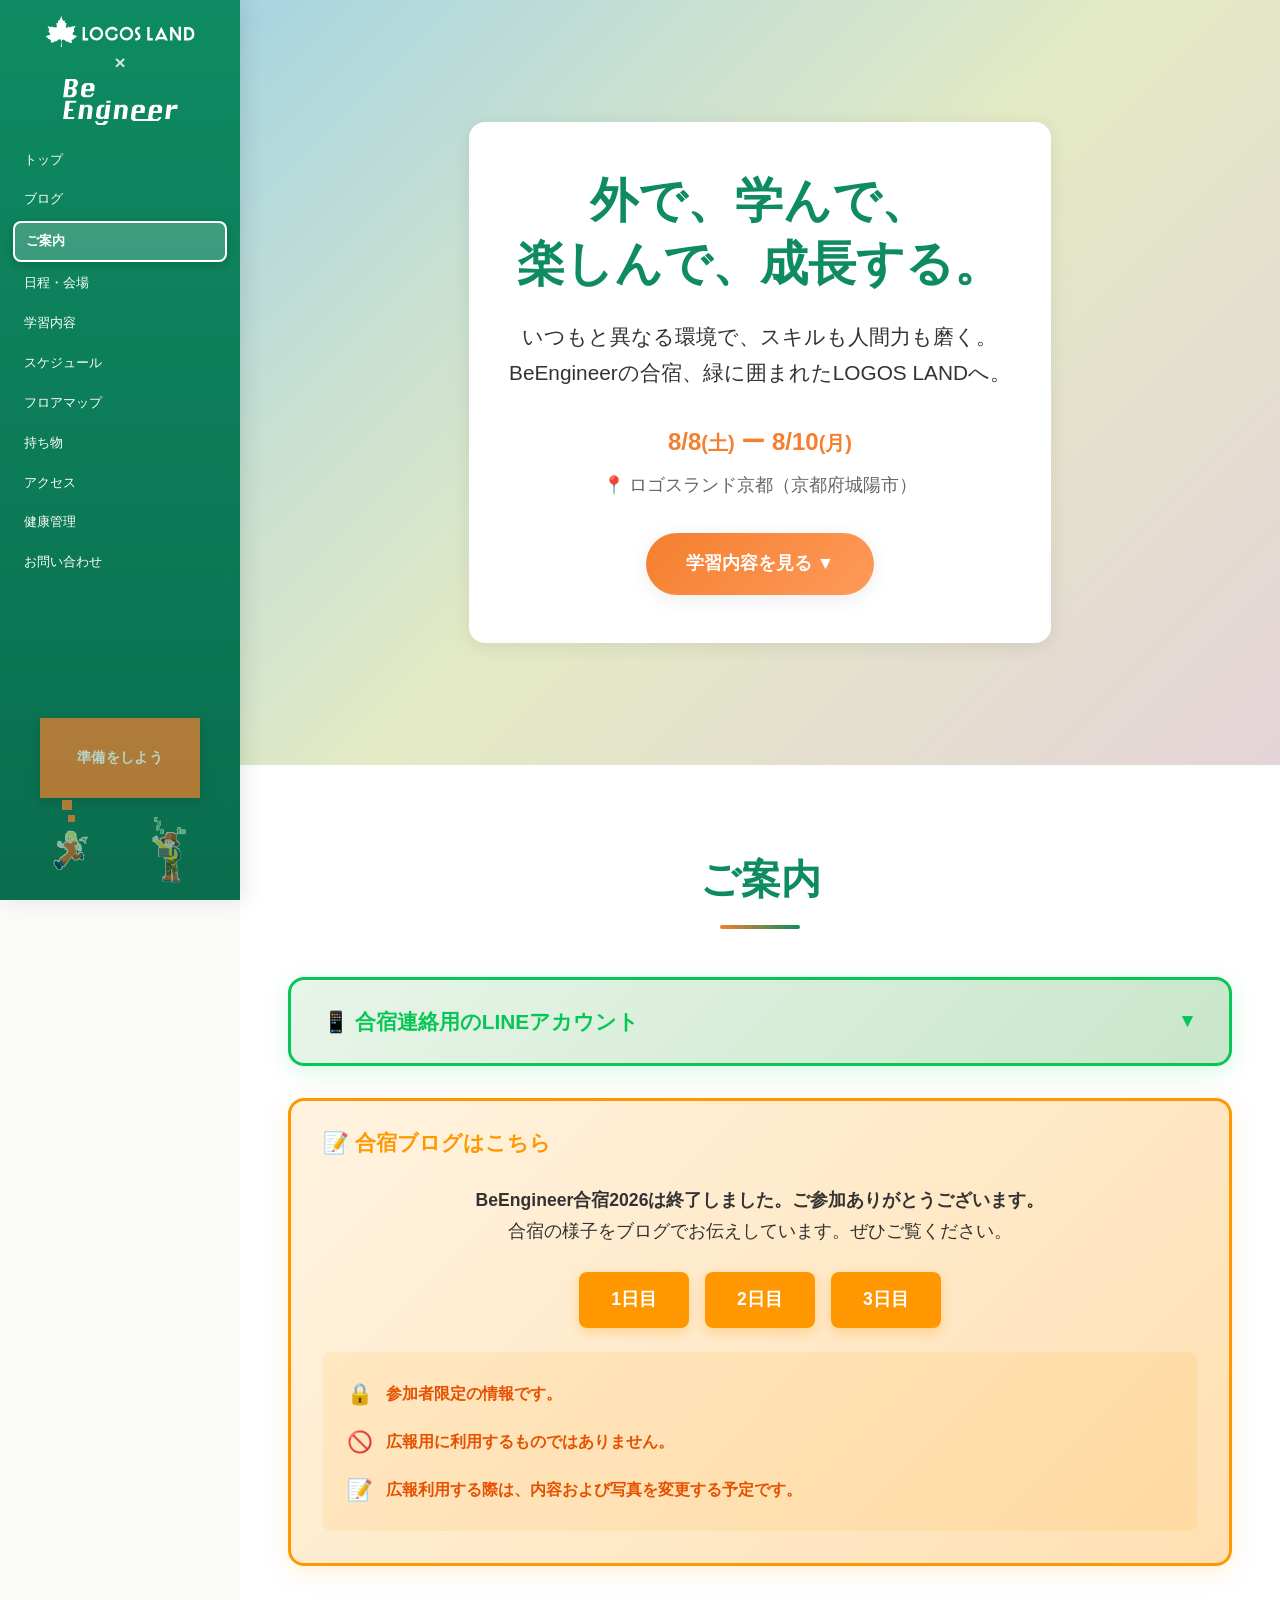
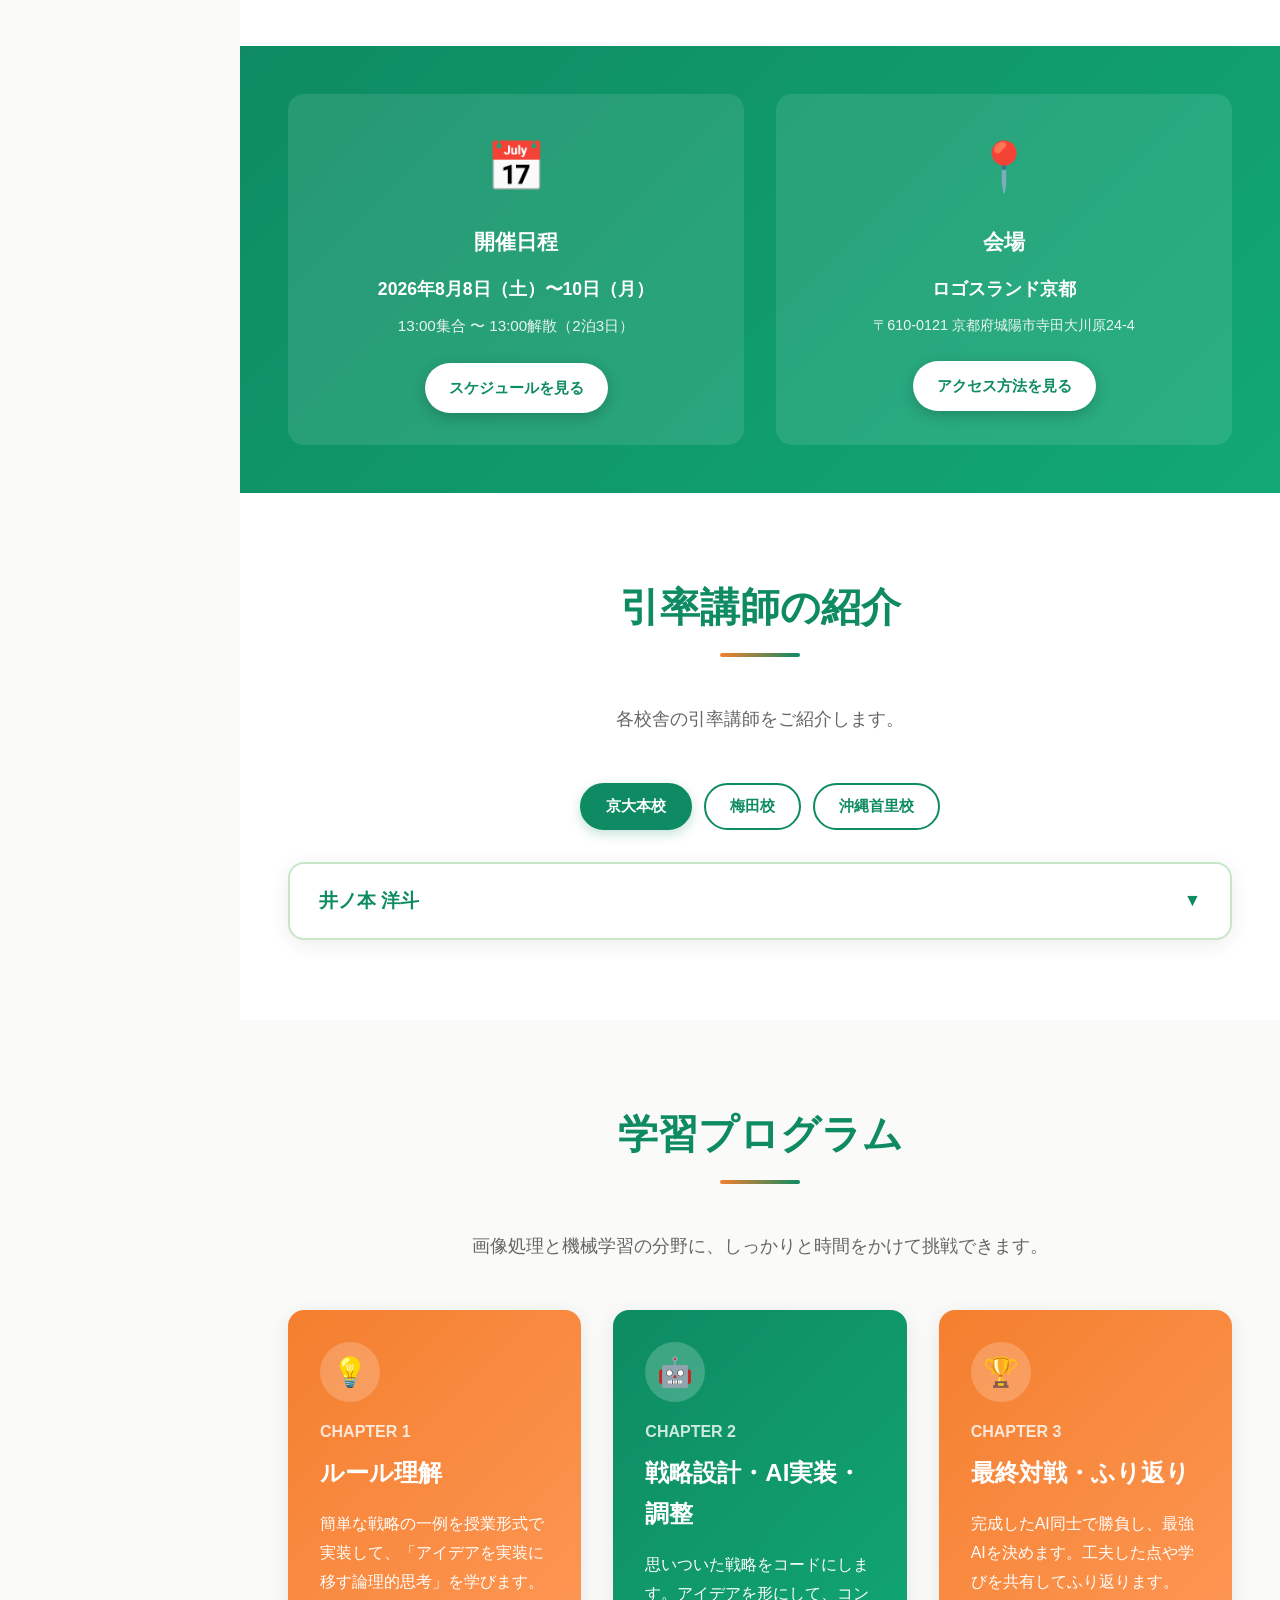
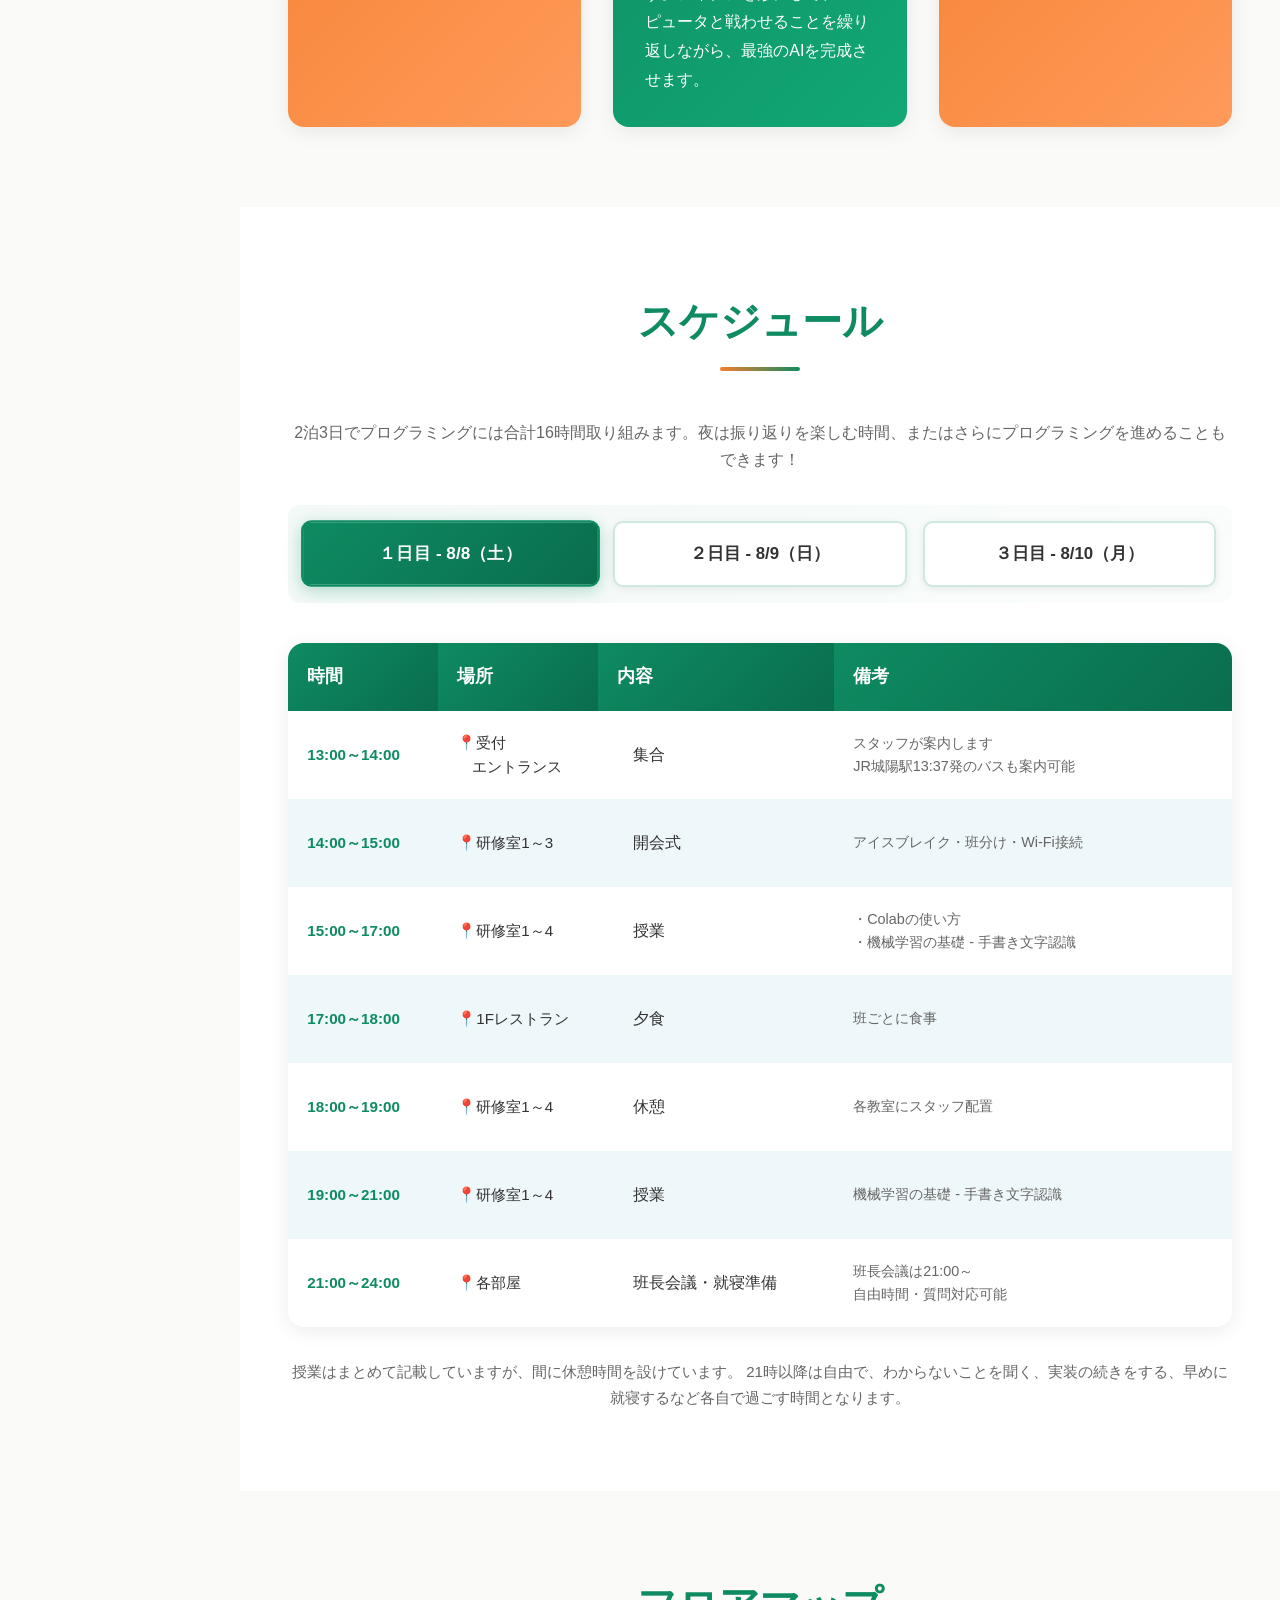
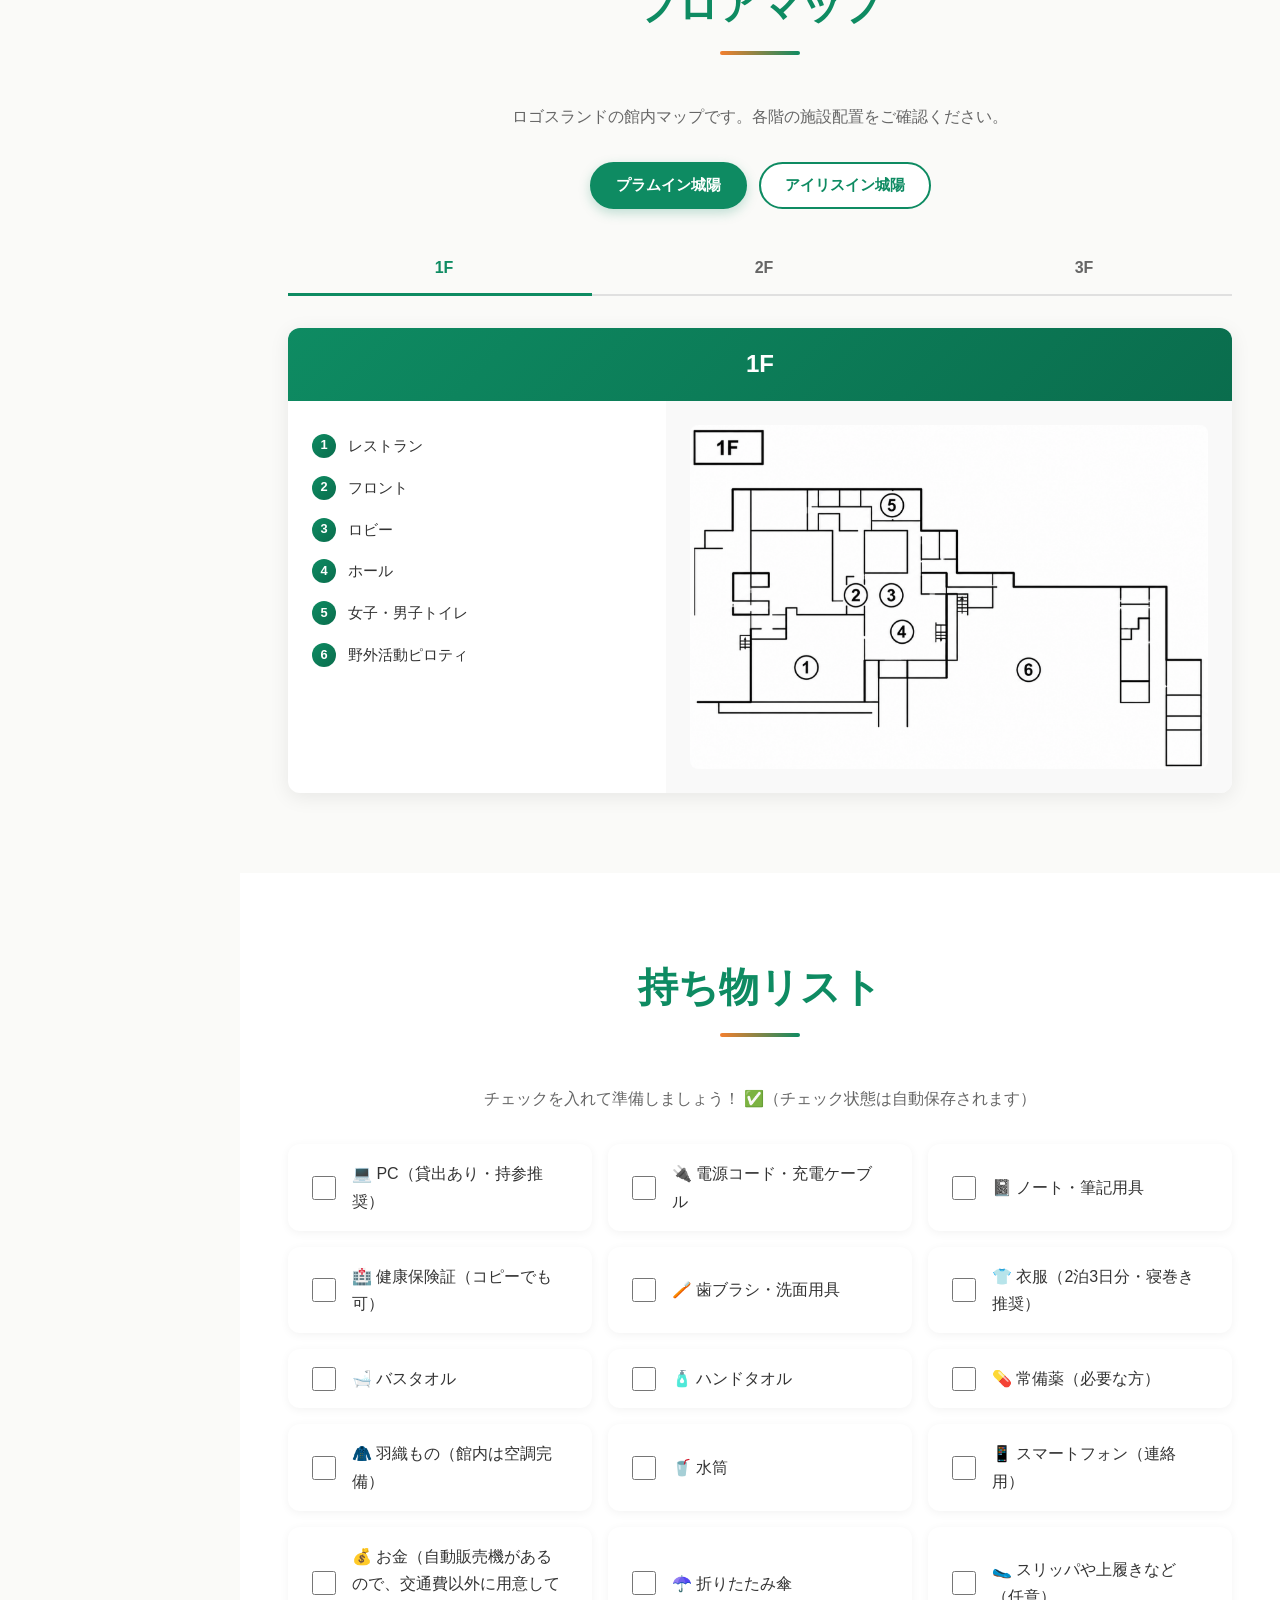
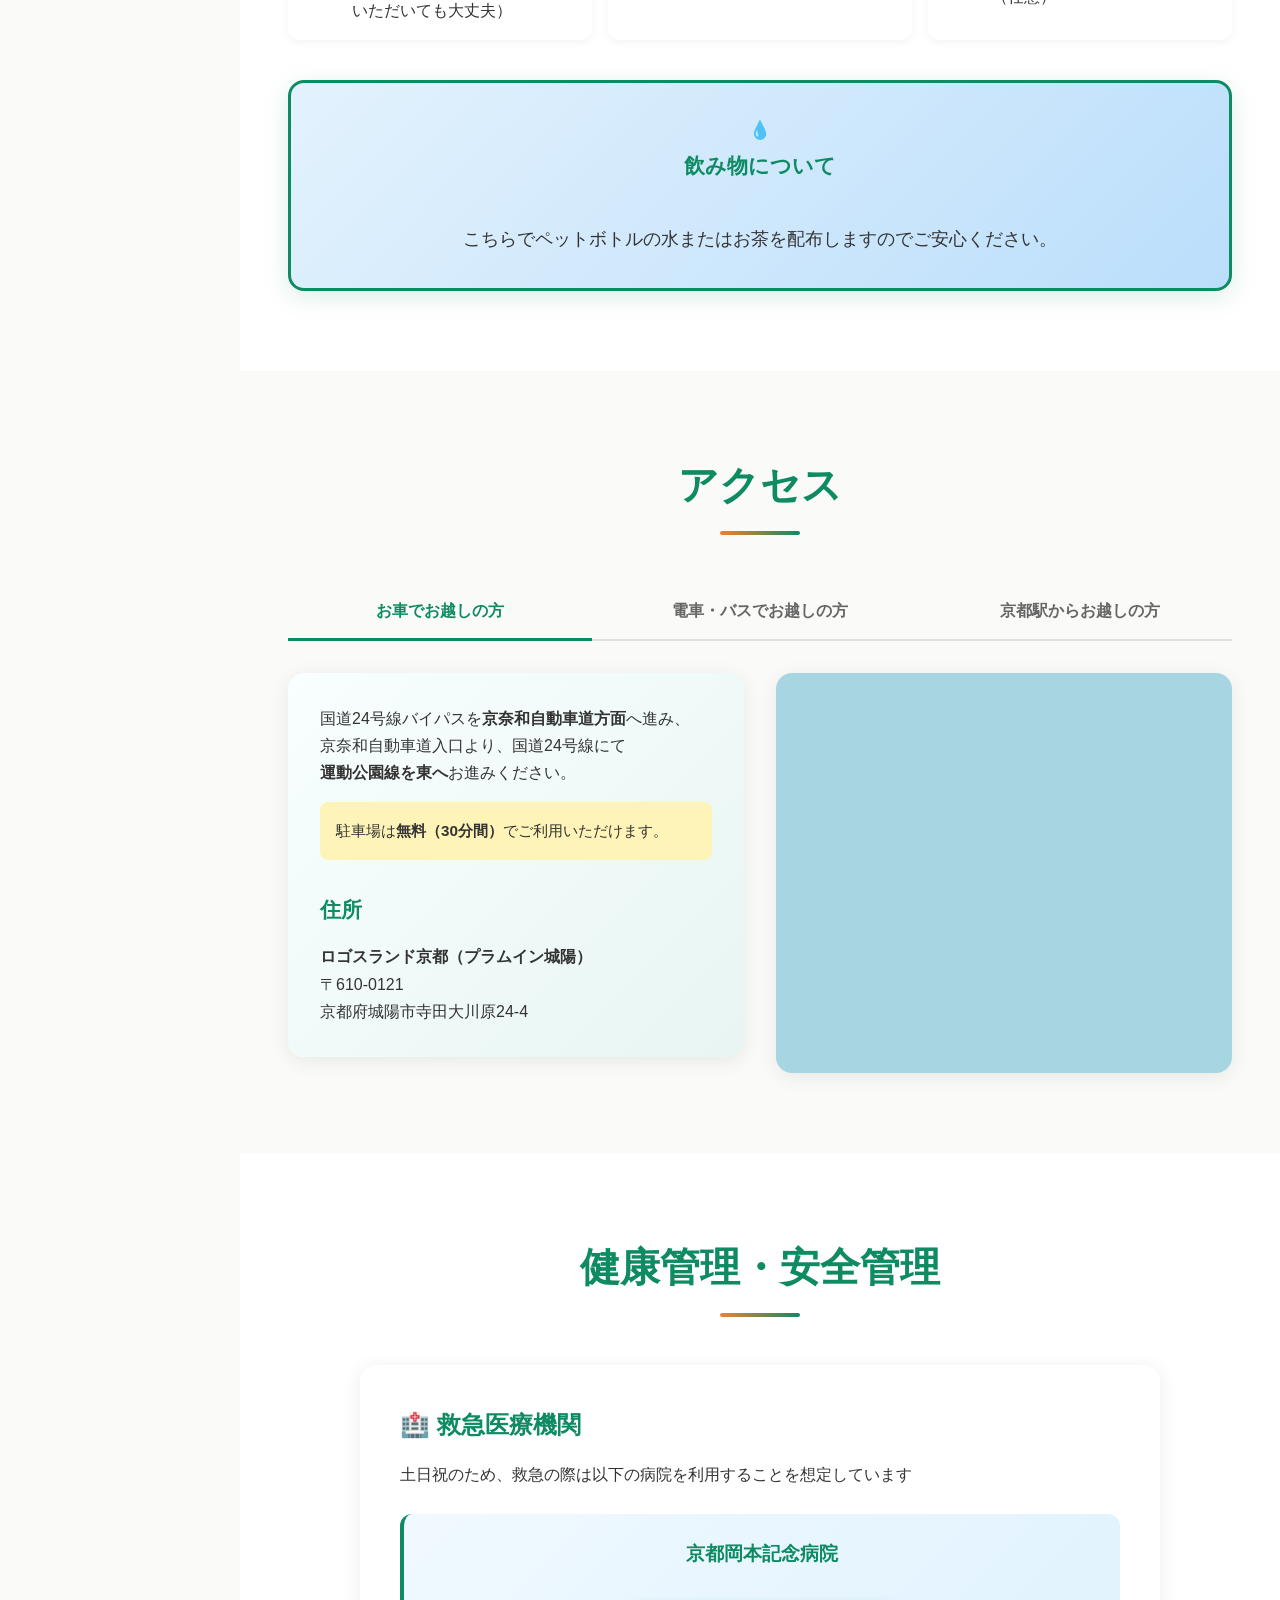
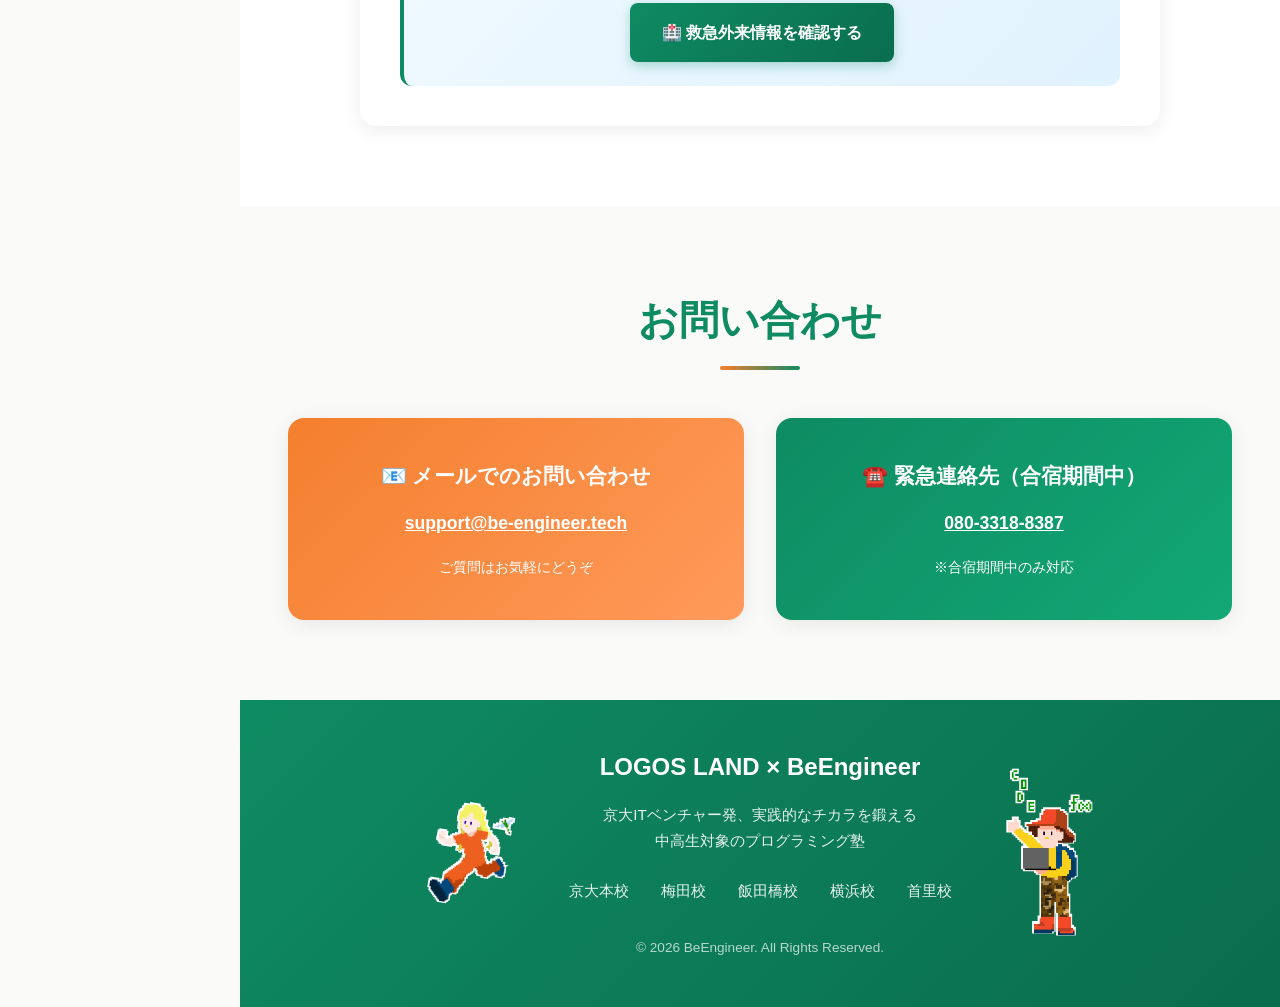
==== index.html @ 8af80d6e "引率講師紹介セクションを追加しました" ====
<!DOCTYPE html>
<html lang="ja">
<head>
    <meta charset="UTF-8">
    <meta name="viewport" content="width=device-width, initial-scale=1.0">
    <meta name="description" content="BeEngineer プログラミング合宿 2026年8月8日〜10日 ロゴスランドで開催">
    <title>BeEngineer Programming Camp | ロゴスランド合宿</title>
    <link rel="stylesheet" href="styles.css">
    </head>
<body>
    <!-- ハンバーガー / サイドバー / オーバーレイ（共通コンポーネント / assets/sidebar.js が描画） -->
    <div id="site-sidebar" data-variant="public"></div>

    <!-- メインコンテンツ -->
    <main class="main-content">
    
        <!-- ヒーローセクション -->
        <section id="hero" class="hero">
            <div class="hero-content">
                <div class="hero-panel">
                <h1 class="hero-title">外で、学んで、<br>楽しんで、成長する。</h1>
                <p class="hero-subtitle">いつもと異なる環境で、<br class="sp-br">スキルも人間力も磨く。<br>BeEngineerの合宿、<br class="sp-br">緑に囲まれたLOGOS LANDへ。</p>
                <div class="hero-date">8/8<small>(土)</small> ー 8/10<small>(月)</small></div>
                <div class="hero-location">📍 ロゴスランド京都（京都府城陽市）</div>
                <a href="#program" class="hero-cta">学習内容を見る ▼</a>
                </div>
            </div>
        </section>

        <!-- ご案内 -->
        <section id="guide" class="section">
            <div class="container">
                <h2 class="section-title">ご案内</h2>
                <!-- <div class="guide-toggle-wrapper" data-guide-toggle>
                    <div class="guide-toggle-header">
                        <span class="guide-toggle-title">📍 集合場所・注意事項を確認</span>
                        <span class="guide-toggle-icon">▼</span>
                    </div>
                    <div class="guide-content">
                    <div class="guide-text">
                        <p class="guide-main">初日13:00ごろから</p>
                        <p class="guide-detail">
                            <strong>JR奈良線・城陽駅の改札前</strong>でスタッフが待機しています<br>
                            （写真の赤枠の範囲にいます！）
                        </p>
                        <p class="guide-detail">
                            <strong>13:37発のバス</strong>までご案内します。
                        </p>
                        <p class="guide-note">
                            ※一緒に乗車しますので、降車のタイミングもご案内します。
                        </p>
                        
                        <div class="guide-notice-inline">
                            <p class="guide-notice-item">
                                <span class="guide-notice-icon">⚠️</span>
                                <strong>城陽駅周辺にはコンビニがありませんのでご注意ください。</strong>
                            </p>
                            <p class="guide-notice-item">
                                <span class="guide-notice-icon">🍱</span>
                                <strong>14:00集合後、合宿プログラム開始となりますので、集合時間までの間に昼食を済ませるようお願いします。</strong>
                            </p>
                            <p class="guide-notice-contact">
                                （判断が難しい場合は、各校舎にご連絡ください。）
                            </p>
                        </div>
                    </div>
                    <div class="guide-image">
                        <img src="assets/guide/station.jpeg" alt="城陽駅 改札前の待ち合わせ場所" loading="lazy">
                    </div>
                    </div>
                </div> -->
                
                <div class="line-info-box" data-line-toggle>
                    <div class="line-toggle-header">
                        <span class="line-toggle-title">📱 合宿連絡用のLINEアカウント</span>
                        <span class="line-toggle-icon">▼</span>
                    </div>
                    <div class="line-info-content-wrapper">
                    <div class="line-info-content">
                        <div class="line-character line-character-left">
                            <img src="assets/fav/dot_boy.svg" alt="キャラクター" class="line-character-img">
                        </div>
                        <div class="line-qr-section">
                            <img src="assets/guide/BeEnCamp2025.png" alt="BeEngineer合宿2026 LINE QRコード" class="line-qr-code">
                            <p class="line-link">
                                <a href="https://lin.ee/YmIR4RE" target="_blank" rel="noopener noreferrer">https://lin.ee/YmIR4RE</a>
                            </p>
                            <div class="line-text-section">
                                <p class="line-account-name">
                                    <strong>BeEngineer_合宿_2026</strong>
                                </p>
                                <p class="line-description">
                                    合宿関連のご連絡はこちらから送らせていただきます。
                                </p>
                            </div>
                        </div>
                        <div class="line-character line-character-right">
                            <img src="assets/fav/dot_girl.svg" alt="キャラクター" class="line-character-img">
                        </div>
                    </div>
                    </div>
                </div>
                
                <div class="blog-update-box" data-blog-update-toggle>
                    <div class="blog-update-header">
                        <span class="blog-update-title">📝 合宿ブログはこちら</span>
                        <span class="blog-update-icon">▼</span>
                    </div>
                    <div class="blog-update-content">
                        <p class="blog-update-text">
                            <strong>BeEngineer合宿2026は終了しました。ご参加ありがとうございます。</strong><br>
                            合宿の様子をブログでお伝えしています。ぜひご覧ください。
                        </p>
                        <div class="blog-update-links" style="display: flex; gap: 1rem; justify-content: center; flex-wrap: wrap; margin-bottom: 1.5rem;">
                            <a href="blog/day1.html" class="blog-link-btn" data-available-from="2026-08-09T00:00:00">1日目</a>
                            <a href="blog/day2.html" class="blog-link-btn" data-available-from="2026-08-10T00:00:00">2日目</a>
                            <a href="blog/day3.html" class="blog-link-btn" data-available-from="2026-08-11T00:00:00">3日目</a>
                        </div>
                        <div class="blog-update-notice">
                            <p class="blog-notice-item">
                                <span class="blog-notice-icon">🔒</span>
                                <strong>参加者限定の情報です。</strong>
                            </p>
                            <p class="blog-notice-item">
                                <span class="blog-notice-icon">🚫</span>
                                <strong>広報用に利用するものではありません。</strong>
                            </p>
                            <p class="blog-notice-item">
                                <span class="blog-notice-icon">📝</span>
                                <strong>広報利用する際は、内容および写真を変更する予定です。</strong>
                            </p>
                        </div>
                    </div>
                </div>
            </div>
        </section>

        <!-- 開催情報バー -->
        <section id="overview" class="section overview-section">
            <div class="container">
                <div class="overview-grid">
                <div class="overview-card">
                    <div class="overview-icon">📅</div>
                    <h3>開催日程</h3>
                    <p class="overview-main">2026年8月8日（土）<br class="sp-br">〜10日（月）</p>
                    <p class="overview-sub">13:00集合 〜 13:00解散<br class="sp-br">（2泊3日）</p>
                    <a href="#schedule" class="overview-btn">
                        スケジュールを見る
                    </a>
                </div>
                
                <div class="overview-card">
                    <div class="overview-icon">📍</div>
                    <h3>会場</h3>
                    <p class="overview-main">ロゴスランド京都</p>
                    <p class="overview-address">〒610-0121 <br class="sp-br">京都府城陽市<br class="sp-br">寺田大川原24-4</p>
                    <a href="#access" class="overview-btn">
                        アクセス方法を見る
                    </a>
                </div>
                </div>
            </div>
        </section>

        <!-- ============================================================
             引率講師の紹介
             ・タブ（校舎）と講師カードの中身は assets/teachers.js の
               TEACHERS データで管理します。
             ・内容の変更・追加は assets/teachers.js を編集してください。
             　（下の2つの空 <div> の中身は JS が自動生成します）
             ============================================================ -->
        <section id="teachers" class="section">
            <div class="container">
                <h2 class="section-title">引率講師の紹介</h2>
                <p class="section-intro">
                    各校舎の引率講師をご紹介します。
                </p>

                <!-- 校舎タブ（JSが自動生成） -->
                <div class="teachers-tabs" data-teachers-tabs role="tablist" aria-label="校舎の切り替え"></div>

                <!-- 講師カード（JSが自動生成） -->
                <div class="teachers-panels" data-teachers-panels></div>
            </div>
        </section>

        <!-- 学習内容 -->
        <section id="program" class="section">
            <div class="container">
                <h2 class="section-title">学習プログラム</h2>
                <p class="section-intro">
                画像処理と機械学習の分野に、しっかりと時間をかけて挑戦できます。
                </p>
                
                <!-- タブボタン（SP版のみ表示） -->
                <div class="program-tabs">
                    <button class="program-tab-btn" data-tab="1">
                        <span class="tab-icon">💡</span>
                        <span class="tab-text">CHAPTER 1</span>
                    </button>
                    <button class="program-tab-btn" data-tab="2">
                        <span class="tab-icon">🤖</span>
                        <span class="tab-text">CHAPTER 2</span>
                    </button>
                    <button class="program-tab-btn" data-tab="3">
                        <span class="tab-icon">🏆</span>
                        <span class="tab-text">CHAPTER 3</span>
                    </button>
                </div>
                
                <!-- コンテンツエリア -->
                <div class="card-grid">
                <div class="card card-orange program-card" data-program-card data-tab-content="1">
                    <div class="card-header">
                        <div class="card-icon">💡</div>
                        <div class="card-header-text">
                            <div class="chapter-number">CHAPTER 1</div>
                            <h3 class="card-title">ルール理解</h3>
                        </div>
                        <span class="toggle-icon">▼</span>
                    </div>
                    <div class="card-content">
                    <p>簡単な戦略の一例を授業形式で実装して、「アイデアを実装に移す論理的思考」を学びます。</p>
                    </div>
                </div>
                
                <div class="card card-green program-card" data-program-card data-tab-content="2">
                    <div class="card-header">
                        <div class="card-icon">🤖</div>
                        <div class="card-header-text">
                            <div class="chapter-number">CHAPTER 2</div>
                            <h3 class="card-title">戦略設計・AI実装・調整</h3>
                        </div>
                        <span class="toggle-icon">▼</span>
                    </div>
                    <div class="card-content">
                    <p>思いついた戦略をコードにします。アイデアを形にして、コンピュータと戦わせることを繰り返しながら、最強のAIを完成させます。</p>
                    </div>
                </div>
                
                <div class="card card-orange program-card" data-program-card data-tab-content="3">
                    <div class="card-header">
                        <div class="card-icon">🏆</div>
                        <div class="card-header-text">
                            <div class="chapter-number">CHAPTER 3</div>
                            <h3 class="card-title">最終対戦・ふり返り</h3>
                        </div>
                        <span class="toggle-icon">▼</span>
                    </div>
                    <div class="card-content">
                    <p>完成したAI同士で勝負し、最強AIを決めます。工夫した点や学びを共有してふり返ります。</p>
                    </div>
                </div>
                </div>
            </div>
        </section>

        <!-- スケジュール -->
        <section id="schedule" class="section">
            <div class="container">
                <h2 class="section-title">スケジュール</h2>
                <p class="section-desc">
                2泊3日でプログラミングには合計16時間取り組みます。夜は振り返りを楽しむ時間、またはさらにプログラミングを進めることもできます！
                </p>
                
                <!-- タブメニュー -->
                <div class="schedule-tabs">
                    <button class="tab-btn active" data-tab="schedule-day1">
                        <span class="tab-emoji"></span> １日目 - 8/8（土）
                    </button>
                    <button class="tab-btn" data-tab="schedule-day2">
                        <span class="tab-emoji"></span> ２日目 - 8/9（日）
                    </button>
                    <button class="tab-btn" data-tab="schedule-day3">
                        <span class="tab-emoji"></span> ３日目 - 8/10（月）
                    </button>
                </div>
                
                <div class="schedule-table-wrapper">
                <table class="schedule-table">
                    <thead>
                        <tr>
                        <th>時間</th>
                        <th>場所</th>
                        <th>内容</th>
                        <th>備考</th>
                        </tr>
                    </thead>
                    <tbody>
                        <tr class="schedule-row tab-content active" id="schedule-day1">
                            <td class="schedule-detail">
                                <div class="time-slot">13:00～14:00</div>
                                <div class="time-slot">14:00～15:00</div>
                                <div class="time-slot">15:00～17:00</div>
                                <div class="time-slot">17:00～18:00</div>
                                <div class="time-slot">18:00～19:00</div>
                                <div class="time-slot">19:00～21:00</div>
                                <div class="time-slot">21:00～24:00</div>
                            </td>
                            <td class="schedule-detail schedule-location">
                                <div class="location-item">📍受付<br>　エントランス</div>
                                <div class="location-item">📍研修室1～3</div>
                                <div class="location-item">📍研修室1～4</div>
                                <div class="location-item">📍1Fレストラン</div>
                                <div class="location-item">📍研修室1～4</div>
                                <div class="location-item">📍研修室1～4</div>
                                <div class="location-item">📍各部屋</div>
                            </td>
                            <td class="schedule-detail">
                                <div class="activity">　集合</div>
                                <div class="activity">　開会式</div>
                                <div class="activity">　授業</div>
                                <div class="activity">　夕食</div>
                                <div class="activity">　休憩</div>
                                <div class="activity">　授業</div>
                                <div class="activity">　班長会議・就寝準備</div>
                            </td>
                            <td class="schedule-detail schedule-note">
                                <div class="note-item">スタッフが案内します<br>JR城陽駅13:37発のバスも案内可能</div>
                                <div class="note-item">アイスブレイク・班分け・Wi-Fi接続</div>
                                <div class="note-item">・Colabの使い方<br>・機械学習の基礎 - 手書き文字認識</div>
                                <div class="note-item">班ごとに食事</div>
                                <div class="note-item">各教室にスタッフ配置</div>
                                <div class="note-item">機械学習の基礎 - 手書き文字認識</div>
                                <div class="note-item">班長会議は21:00～<br>自由時間・質問対応可能</div>
                            </td>
                        </tr>
                        <tr class="schedule-row tab-content" id="schedule-day2">
                            <td class="schedule-detail">
                                <div class="time-slot">6:00～6:30</div>
                                <div class="time-slot">6:30～7:30</div>
                                <div class="time-slot">7:30～9:00</div>
                                <div class="time-slot">9:00～12:00</div>
                                <div class="time-slot">12:00～13:00</div>
                                <div class="time-slot">13:00～18:00</div>
                                <div class="time-slot">18:00～21:00</div>
                                <div class="time-slot">21:00～24:00</div>
                            </td>
                            <td class="schedule-detail schedule-location">
                                <div class="location-item">📍各部屋</div>
                                <div class="location-item">📍1Fレストラン</div>
                                <div class="location-item">📍研修室1～3</div>
                                <div class="location-item">📍研修室1～3</div>
                                <div class="location-item">📍研修室1～3</div>
                                <div class="location-item">📍研修室1～3</div>
                                <div class="location-item">📍外・ピラミッド<br>TAKIBI1～4</div>
                                <div class="location-item">📍各部屋</div>
                            </td>
                            <td class="schedule-detail">
                                <div class="activity">　起床</div>
                                <div class="activity">　朝食</div>
                                <div class="activity">　朝活</div>
                                <div class="activity">　授業</div>
                                <div class="activity">　昼食</div>
                                <div class="activity">　授業</div>
                                <div class="activity">　BBQ</div>
                                <div class="activity">　班長会議・就寝準備</div>
                            </td>
                            <td class="schedule-detail schedule-note">
                                <div class="note-item">各班で協力して起床</div>
                                <div class="note-item">班ごとに食事</div>
                                <div class="note-item">全体での朝の活動</div>
                                <div class="note-item">機械学習の基礎 - 手書き文字認識</div>
                                <div class="note-item">教室でカレーを食べます！</div>
                                <div class="note-item">ベースコードの作成 - グレースケール画像の自動色付けモデル<br>14:00～研修室4使用可能</div>
                                <div class="note-item">コミュニケーションを楽しもう<br>班長会議は21:00～</div>
                                <div class="note-item">班長会議は21:00～<br>自由時間・質問対応可能</div>
                            </td>
                        </tr>
                        <tr class="schedule-row tab-content" id="schedule-day3">
                            <td class="schedule-detail">
                                <div class="time-slot">6:00～6:30</div>
                                <div class="time-slot">6:30～7:30</div>
                                <div class="time-slot">7:30～9:00</div>
                                <div class="time-slot">9:00～12:00</div>
                                <div class="time-slot">12:00～12:30</div>
                                <div class="time-slot">12:30～13:00</div>
                                <div class="time-slot">13:00～</div>
                            </td>
                            <td class="schedule-detail schedule-location">
                                <div class="location-item">📍各部屋</div>
                                <div class="location-item">📍1Fレストラン</div>
                                <div class="location-item">📍研修室1～3</div>
                                <div class="location-item">📍研修室1～4</div>
                                <div class="location-item">📍研修室1～3</div>
                                <div class="location-item">📍全体会場</div>
                                <div class="location-item">📍エントランス</div>
                            </td>
                            <td class="schedule-detail">
                                <div class="activity">　起床</div>
                                <div class="activity">　朝食</div>
                                <div class="activity">　朝活</div>
                                <div class="activity">　授業</div>
                                <div class="activity">　成果発表準備</div>
                                <div class="activity">　閉会式</div>
                                <div class="activity">　解散</div>
                            </td>
                            <td class="schedule-detail schedule-note">
                                <div class="note-item">各班で協力して起床</div>
                                <div class="note-item">班ごとに食事</div>
                                <div class="note-item">荷物を持って研修室へ</div>
                                <div class="note-item">コンペティションの総仕上げ</div>
                                <div class="note-item">最後の追い込み！</div>
                                <div class="note-item">成果の確認！</div>
                                <div class="note-item">お疲れ様でした！<br>忘れ物に注意してください</div>
                            </td>
                        </tr>
                    </tbody>
                </table>
                </div>
                
                <p class="section-note">
                授業はまとめて記載していますが、間に休憩時間を設けています。
                21時以降は自由で、わからないことを聞く、実装の続きをする、早めに就寝するなど各自で過ごす時間となります。
                </p>
            </div>
        </section>

        <!-- フロアマップ -->
        <section id="floormap" class="section">
            <div class="container">
                <h2 class="section-title">フロアマップ</h2>
                <p class="section-desc">
                    ロゴスランドの館内マップです。各階の施設配置をご確認ください。
                </p>

                <!-- 施設タブ：プラムイン城陽 / アイリスイン城陽 -->
                <div class="facility-tabs" role="tablist" aria-label="施設の切り替え">
                    <button class="facility-tab-btn active" data-facility="plum" role="tab" aria-selected="true">
                        プラムイン城陽
                    </button>
                    <button class="facility-tab-btn" data-facility="iris" role="tab" aria-selected="false">
                        アイリスイン城陽
                    </button>
                </div>

                <!-- プラムイン城陽 -->
                <div class="facility-content active" data-facility-content="plum" role="tabpanel">
                    <!-- フロアマップタブ -->
                    <div class="floormap-tabs">
                        <button class="floormap-tab-btn active" data-floor="floor-1f">
                            <span class="floor-icon"></span> 1F
                        </button>
                        <button class="floormap-tab-btn" data-floor="floor-2f">
                            <span class="floor-icon"></span> 2F
                        </button>
                        <button class="floormap-tab-btn" data-floor="floor-3f">
                            <span class="floor-icon"></span> 3F
                        </button>
                    </div>

                    <div class="floormap-grid">
                        <!-- 1F -->
                        <div class="floormap-item active" data-floormap-item data-floor-content="floor-1f">
                            <div class="floormap-header" data-floormap-header>
                                <h3 class="floormap-title">1F</h3>
                                <span class="floormap-toggle-icon">▼</span>
                            </div>
                            <div class="floormap-content">
                                <div class="floormap-legend">
                                    <ul>
                                        <li><span class="legend-number">1</span> レストラン</li>
                                        <li><span class="legend-number">2</span> フロント</li>
                                        <li><span class="legend-number">3</span> ロビー</li>
                                        <li><span class="legend-number">4</span> ホール</li>
                                        <li><span class="legend-number">5</span> 女子・男子トイレ</li>
                                        <li><span class="legend-number">6</span> 野外活動ピロティ</li>
                                    </ul>
                                </div>
                                <div class="floormap-image">
                                    <img src="assets/map/pluminn_1f.png" alt="プラムイン城陽 1階フロアマップ" loading="lazy">
                                </div>
                            </div>
                        </div>

                        <!-- 2F -->
                        <div class="floormap-item" data-floormap-item data-floor-content="floor-2f">
                            <div class="floormap-header" data-floormap-header>
                                <h3 class="floormap-title">2F</h3>
                                <span class="floormap-toggle-icon">▼</span>
                            </div>
                            <div class="floormap-content">
                                <div class="floormap-legend">
                                    <ul>
                                        <li><span class="legend-number">1</span> 女子浴室・更衣室</li>
                                        <li><span class="legend-number">2</span> 男子浴室・更衣室</li>
                                        <li><span class="legend-number">3</span> 女子・男子トイレ</li>
                                        <li><span class="legend-number">4</span> ロビー</li>
                                        <li><span class="legend-number">5</span> フリースペース</li>
                                        <li><span class="legend-number">6</span> 宿泊室</li>
                                    </ul>
                                </div>
                                <div class="floormap-image">
                                    <img src="assets/map/pluminn_2f.png" alt="プラムイン城陽 2階フロアマップ" loading="lazy">
                                </div>
                            </div>
                        </div>

                        <!-- 3F -->
                        <div class="floormap-item" data-floormap-item data-floor-content="floor-3f">
                            <div class="floormap-header" data-floormap-header>
                                <h3 class="floormap-title">3F</h3>
                                <span class="floormap-toggle-icon">▼</span>
                            </div>
                            <div class="floormap-content">
                                <div class="floormap-legend">
                                    <ul>
                                        <li><span class="legend-number">1</span> BBQテラス</li>
                                        <li><span class="legend-number">2</span> 研修室</li>
                                        <li><span class="legend-number">3</span> 女子・男子トイレ</li>
                                        <li><span class="legend-number">4</span> ロビー</li>
                                        <li><span class="legend-number">5</span> 宿泊室</li>
                                    </ul>
                                </div>
                                <div class="floormap-image">
                                    <img src="assets/map/pluminn_3f.png" alt="プラムイン城陽 3階フロアマップ" loading="lazy">
                                </div>
                            </div>
                        </div>
                    </div>
                </div>

                <!-- アイリスイン城陽 -->
                <div class="facility-content" data-facility-content="iris" role="tabpanel">
                    <!-- フロアマップタブ -->
                    <div class="floormap-tabs">
                        <button class="floormap-tab-btn active" data-floor="iris-1f">
                            <span class="floor-icon"></span> 1F
                        </button>
                        <button class="floormap-tab-btn" data-floor="iris-2f">
                            <span class="floor-icon"></span> 2F
                        </button>
                    </div>

                    <div class="floormap-grid">
                        <!-- アイリス 1F -->
                        <div class="floormap-item active" data-floormap-item data-floor-content="iris-1f">
                            <div class="floormap-header" data-floormap-header>
                                <h3 class="floormap-title">1F</h3>
                                <span class="floormap-toggle-icon">▼</span>
                            </div>
                            <div class="floormap-content">
                                <div class="floormap-legend">
                                    <ul>
                                        <li><span class="legend-number">1</span> 実演スペース</li>
                                        <li><span class="legend-number">2</span> ショップ</li>
                                        <li><span class="legend-number">3</span> ロビー＆ショップ</li>
                                        <li><span class="legend-number">4</span> 宿泊室</li>
                                        <li><span class="legend-number">5</span> 女子・男子トイレ</li>
                                    </ul>
                                </div>
                                <div class="floormap-image">
                                    <img src="assets/map/irisinn_1f.png" alt="アイリスイン城陽 1階フロアマップ" loading="lazy">
                                </div>
                            </div>
                        </div>

                        <!-- アイリス 2F -->
                        <div class="floormap-item" data-floormap-item data-floor-content="iris-2f">
                            <div class="floormap-header" data-floormap-header>
                                <h3 class="floormap-title">2F</h3>
                                <span class="floormap-toggle-icon">▼</span>
                            </div>
                            <div class="floormap-content">
                                <div class="floormap-legend">
                                    <ul>
                                        <li><span class="legend-number">1</span> 大浴場・小浴場</li>
                                        <li><span class="legend-number">2</span> 女子・男子トイレ</li>
                                        <li><span class="legend-number">3</span> 宿泊室</li>
                                        <li><span class="legend-number">4</span> ロビー</li>
                                        <li><span class="legend-number">5</span> LOGOS KID&rsquo;S MINI PARK</li>
                                        <li><span class="legend-number">6</span> カフェ</li>
                                    </ul>
                                </div>
                                <div class="floormap-image">
                                    <img src="assets/map/irisinn_2f.png" alt="アイリスイン城陽 2階フロアマップ" loading="lazy">
                                </div>
                            </div>
                        </div>
                    </div>
                </div>
            </div>
        </section>

        <!-- 持ち物リスト -->
        <section id="items" class="section">
            <div class="container">
                <h2 class="section-title">持ち物リスト</h2>
                <p class="section-desc">
                チェックを入れて準備しましょう！ ✅<br class="sp-br">（チェック状態は自動保存されます）
                </p>
                
                <!-- PC版 -->
                <div class="checklist checklist-pc" id="checklist">
                    <div class="checklist-item">
                        <input type="checkbox" id="item1" data-item="item1">
                        <label for="item1">💻 PC（貸出あり・持参推奨）</label>
                    </div>
                    <div class="checklist-item">
                        <input type="checkbox" id="item2" data-item="item2">
                        <label for="item2">🔌 電源コード・充電ケーブル</label>
                    </div>
                    <div class="checklist-item">
                        <input type="checkbox" id="item3" data-item="item3">
                        <label for="item3">📓 ノート・筆記用具</label>
                    </div>
                    <div class="checklist-item">
                        <input type="checkbox" id="item4" data-item="item4">
                        <label for="item4">🏥 健康保険証（コピーでも可）</label>
                    </div>
                    <div class="checklist-item">
                        <input type="checkbox" id="item5" data-item="item5">
                        <label for="item5">🪥 歯ブラシ・洗面用具</label>
                    </div>
                    <div class="checklist-item">
                        <input type="checkbox" id="item6" data-item="item6">
                        <label for="item6">👕 衣服（2泊3日分・寝巻き推奨）</label>
                    </div>
                    <div class="checklist-item">
                        <input type="checkbox" id="item7" data-item="item7">
                        <label for="item7">🛁 バスタオル</label>
                    </div>
                    <div class="checklist-item">
                        <input type="checkbox" id="item8" data-item="item8">
                        <label for="item8">🧴 ハンドタオル</label>
                    </div>
                    <div class="checklist-item">
                        <input type="checkbox" id="item9" data-item="item9">
                        <label for="item9">💊 常備薬（必要な方）</label>
                    </div>
                    <div class="checklist-item">
                        <input type="checkbox" id="item10" data-item="item10">
                        <label for="item10">🧥 羽織もの（館内は空調完備）</label>
                    </div>
                    <div class="checklist-item">
                        <input type="checkbox" id="item11" data-item="item11">
                        <label for="item11">🥤 水筒</label>
                    </div>
                    <div class="checklist-item">
                        <input type="checkbox" id="item12" data-item="item12">
                        <label for="item12">📱 スマートフォン（連絡用）</label>
                    </div>
                    <div class="checklist-item">
                        <input type="checkbox" id="item13" data-item="item13">
                        <label for="item13">💰 お金（自動販売機があるので、交通費以外に用意していただいても大丈夫）</label>
                    </div>
                    <div class="checklist-item">
                        <input type="checkbox" id="item14" data-item="item14">
                        <label for="item14">☂️ 折りたたみ傘</label>
                    </div>
                    <div class="checklist-item">
                        <input type="checkbox" id="item15" data-item="item15">
                        <label for="item15">🥿 スリッパや上履きなど（任意）</label>
                    </div>
                </div>
                
                <!-- SP版用のトグル形式 -->
                <div class="items-mobile" data-items-mobile>
                    <div class="items-mobile-header">
                        <span class="items-mobile-title">持ち物を確認する</span>
                        <span class="items-toggle-icon">▼</span>
                    </div>
                    <div class="items-mobile-content">
                        <div class="checklist" id="checklist-mobile">
                            <div class="checklist-item">
                                <input type="checkbox" id="item1-mobile" data-item="item1">
                                <label for="item1-mobile">💻 PC（貸出あり・持参推奨）</label>
                            </div>
                            <div class="checklist-item">
                                <input type="checkbox" id="item2-mobile" data-item="item2">
                                <label for="item2-mobile">🔌 電源コード・充電ケーブル</label>
                            </div>
                            <div class="checklist-item">
                                <input type="checkbox" id="item3-mobile" data-item="item3">
                                <label for="item3-mobile">📓 ノート・筆記用具</label>
                            </div>
                            <div class="checklist-item">
                                <input type="checkbox" id="item4-mobile" data-item="item4">
                                <label for="item4-mobile">🏥 健康保険証（コピーでも可）</label>
                            </div>
                            <div class="checklist-item">
                                <input type="checkbox" id="item5-mobile" data-item="item5">
                                <label for="item5-mobile">🪥 歯ブラシ・洗面用具</label>
                            </div>
                            <div class="checklist-item">
                                <input type="checkbox" id="item6-mobile" data-item="item6">
                                <label for="item6-mobile">👕 衣服（2泊3日分・寝巻き推奨）</label>
                            </div>
                            <div class="checklist-item">
                                <input type="checkbox" id="item7-mobile" data-item="item7">
                                <label for="item7-mobile">🛁 バスタオル</label>
                            </div>
                            <div class="checklist-item">
                                <input type="checkbox" id="item8-mobile" data-item="item8">
                                <label for="item8-mobile">🧴 ハンドタオル</label>
                            </div>
                            <div class="checklist-item">
                                <input type="checkbox" id="item9-mobile" data-item="item9">
                                <label for="item9-mobile">💊 常備薬（必要な方）</label>
                            </div>
                            <div class="checklist-item">
                                <input type="checkbox" id="item10-mobile" data-item="item10">
                                <label for="item10-mobile">🧥 羽織もの（館内は空調完備）</label>
                            </div>
                            <div class="checklist-item">
                                <input type="checkbox" id="item11-mobile" data-item="item11">
                                <label for="item11-mobile">🥤 水筒（持参推奨）</label>
                            </div>
                            <div class="checklist-item">
                                <input type="checkbox" id="item12-mobile" data-item="item12">
                                <label for="item12-mobile">📱 スマートフォン（連絡用）</label>
                            </div>
                            <div class="checklist-item">
                                <input type="checkbox" id="item13-mobile" data-item="item13">
                                <label for="item13-mobile">💰 お金（自動販売機があるので、交通費以外に用意していただいても大丈夫）</label>
                            </div>
                            <div class="checklist-item">
                                <input type="checkbox" id="item14-mobile" data-item="item14">
                                <label for="item14-mobile">☂️ 折りたたみ傘</label>
                            </div>
                            <div class="checklist-item">
                                <input type="checkbox" id="item15-mobile" data-item="item15">
                                <label for="item15-mobile">🥿 スリッパや上履きなど（任意）</label>
                            </div>
                        </div>
                    </div>
                </div>
                
                <div class="drink-notice">
                    <p class="section-note">
                        💧 <strong>飲み物について</strong><br>
                        こちらでペットボトルの水またはお茶を配布しますのでご安心ください。
                    </p>
                </div>
            </div>
        </section>

        <!-- アクセス -->
        <section id="access" class="section">
            <div class="container">
                <h2 class="section-title">アクセス</h2>
                
                <div class="access-content">
                    <!-- PC版用のタブレイアウト -->
                    <div class="access-pc">
                        <!-- タブメニュー -->
                        <div class="access-tabs">
                            <button class="access-tab-btn active" data-access-tab="car">お車でお越しの方</button>
                            <button class="access-tab-btn" data-access-tab="train">電車・バスでお越しの方</button>
                            <button class="access-tab-btn" data-access-tab="kyoto">京都駅からお越しの方</button>
                        </div>
                        
                        <!-- 2カラムレイアウト -->
                        <div class="access-layout">
                            <!-- 左側：タブコンテンツ -->
                            <div class="access-tab-content-wrapper">
                                <!-- お車でお越しの方 -->
                                <div class="access-tab-content active" id="access-car">
                                    <div class="access-info-box">
                                        <p>
                                            国道24号線バイパスを<strong>京奈和自動車道方面</strong>へ進み、<br>
                                            京奈和自動車道入口より、国道24号線にて<br>
                                            <strong>運動公園線を東へ</strong>お進みください。
                                        </p>
                                        <p class="access-note access-note-yellow">
                                            駐車場は<strong>無料（30分間）</strong>でご利用いただけます。
                                        </p>
                                        
                                        <h3 class="access-subtitle">住所</h3>
                                        <p>
                                            <strong>ロゴスランド京都（プラムイン城陽）</strong><br>
                                            〒610-0121<br>
                                            京都府城陽市寺田大川原24-4
                                        </p>
                                    </div>
                                </div>
                                
                                <!-- 電車・バスでお越しの方 -->
                                <div class="access-tab-content" id="access-train">
                                    <div class="access-info-box">
                                        <p>
                                            <strong>JR奈良線・城陽駅前</strong>、または
                                            <strong>近鉄京都線・寺田駅前</strong>から路線バスに乗車
                                        </p>
                                        <p class="access-arrow">
                                            ↓<br>
                                            <strong>「プラムイン城陽」停留所で下車</strong>
                                        </p>
                                        <p class="access-note access-note-blue">
                                            運賃：<strong>200円</strong>
                                        </p>
                                        
                                        <h3 class="access-subtitle">住所</h3>
                                        <p>
                                            <strong>ロゴスランド京都（プラムイン城陽）</strong><br>
                                            〒610-0121<br>
                                            京都府城陽市寺田大川原24-4
                                        </p>
                                    </div>
                                </div>
                                
                                <!-- 京都駅からお越しの方 -->
                                <div class="access-tab-content" id="access-kyoto">
                                    <div class="access-info-box">
                                        <p class="kyoto-team-label">東京・横浜チーム向け</p>
                                        <div class="access-flow">
                                            <div class="flow-step">
                                                <div class="flow-number">1</div>
                                                <div class="flow-content">
                                                    <strong>JR京都駅</strong><br>
                                                    <span class="flow-detail">JR奈良線に乗車</span>
                                                </div>
                                            </div>
                                            <div class="flow-arrow">↓</div>
                                            <div class="flow-step">
                                                <div class="flow-number">2</div>
                                                <div class="flow-content">
                                                    <strong>JR城陽駅</strong><br>
                                                    <span class="flow-detail">約25分・運賃 <strong class="fare-highlight">380円</strong></span>
                                                </div>
                                            </div>
                                            <div class="flow-arrow">↓</div>
                                            <div class="flow-step">
                                                <div class="flow-number">3</div>
                                                <div class="flow-content">
                                                    <strong>城陽駅前バス停</strong><br>
                                                    <span class="flow-detail">路線バスに乗車</span>
                                                </div>
                                            </div>
                                            <div class="flow-arrow">↓</div>
                                            <div class="flow-step">
                                                <div class="flow-number">4</div>
                                                <div class="flow-content">
                                                    <strong>プラムイン城陽</strong><br>
                                                    <span class="flow-detail">約10分・運賃 <strong class="fare-highlight">200円</strong></span>
                                                </div>
                                            </div>
                                        </div>
                                        <p class="access-note access-note-green">
                                            <strong>合計運賃：580円</strong>（京都駅～プラムイン城陽）
                                        </p>
                                    </div>
                                </div>
                            </div>
                            
                            <!-- 右側：地図 -->
                            <div class="map-container">
                                <!-- Google Map埋め込み（ロゴスランド京都） -->
                                <iframe 
                                    class="access-map"
                                    src="https://www.google.com/maps/embed?pb=!1m18!1m12!1m3!1d3274.050111020896!2d135.79500497618534!3d34.854968172865334!2m3!1f0!2f0!3f0!3m2!1i1024!2i768!4f13.1!3m3!1m2!1s0x600116d2da8f6fdb%3A0xe0957dd752a7c4f8!2z44Ot44K044K544Op44Oz44OJIO-8iExPR09TIExBTkTvvIk!5e0!3m2!1sja!2sus!4v1762429337173!5m2!1sja!2sus" 
                                    width="600" 
                                    height="450" 
                                    allowfullscreen="" 
                                    loading="lazy" 
                                    referrerpolicy="no-referrer-when-downgrade">
                                </iframe>
                            </div>
                        </div>
                    </div>
                    
                    <!-- SP版用のトグル形式 -->
                    <div class="access-mobile">
                        <div class="access-item" data-access-item>
                            <div class="access-item-header">
                                <span class="access-item-title">お車でお越しの方</span>
                                <span class="access-toggle-icon">▼</span>
                            </div>
                            <div class="access-item-content">
                                <p>
                                    国道24号線バイパスを<strong>京奈和自動車道方面</strong>へ進み、<br>
                                    京奈和自動車道入口より、国道24号線にて<br>
                                    <strong>運動公園線を東へ</strong>お進みください。
                                </p>
                                <p class="access-note access-note-yellow">
                                    駐車場は<strong>無料（30分間）</strong>でご利用いただけます。
                                </p>
                            </div>
                        </div>
                        
                        <div class="access-item" data-access-item>
                            <div class="access-item-header">
                                <span class="access-item-title">電車・バスでお越しの方</span>
                                <span class="access-toggle-icon">▼</span>
                            </div>
                            <div class="access-item-content">
                                <p>
                                    <strong>JR奈良線・城陽駅前</strong>、または
                                    <strong>近鉄京都線・寺田駅前</strong>から路線バスに乗車
                                </p>
                                <p class="access-arrow">
                                    ↓<br>
                                    <strong>「プラムイン城陽」停留所で下車</strong>
                                </p>
                                <p class="access-note access-note-blue">
                                    運賃：<strong>200円</strong>
                                </p>
                            </div>
                        </div>
                        
                        <div class="access-item" data-access-item>
                            <div class="access-item-header">
                                <span class="access-item-title">京都駅からお越しの方</span>
                                <span class="access-toggle-icon">▼</span>
                            </div>
                            <div class="access-item-content">
                                <div class="access-flow-mobile">
                                    <div class="flow-step-mobile">
                                        <div class="flow-number-mobile">1</div>
                                        <div class="flow-text">
                                            <strong>JR京都駅</strong><br>
                                            <span>JR奈良線に乗車</span>
                                        </div>
                                    </div>
                                    <div class="flow-arrow-mobile">↓</div>
                                    <div class="flow-step-mobile">
                                        <div class="flow-number-mobile">2</div>
                                        <div class="flow-text">
                                            <strong>JR城陽駅</strong><br>
                                            <span>約25分・運賃 <strong>380円</strong></span>
                                        </div>
                                    </div>
                                    <div class="flow-arrow-mobile">↓</div>
                                    <div class="flow-step-mobile">
                                        <div class="flow-number-mobile">3</div>
                                        <div class="flow-text">
                                            <strong>城陽駅前バス停</strong><br>
                                            <span>路線バスに乗車</span>
                                        </div>
                                    </div>
                                    <div class="flow-arrow-mobile">↓</div>
                                    <div class="flow-step-mobile">
                                        <div class="flow-number-mobile">4</div>
                                        <div class="flow-text">
                                            <strong>プラムイン城陽</strong><br>
                                            <span>約10分・運賃 <strong>200円</strong></span>
                                        </div>
                                    </div>
                                </div>
                                <p class="access-note access-note-green">
                                    <strong>合計運賃：580円</strong>
                                </p>
                            </div>
                        </div>
                        
                        <div class="access-item" data-access-item>
                            <div class="access-item-header">
                                <span class="access-item-title">住所</span>
                                <span class="access-toggle-icon">▼</span>
                            </div>
                            <div class="access-item-content">
                                <p>
                                    <strong>ロゴスランド京都（プラムイン城陽）</strong><br>
                                    〒610-0121<br>
                                    京都府城陽市寺田大川原24-4
                                </p>
                            </div>
                        </div>
                        
                        <div class="access-item" data-access-item>
                            <div class="access-item-header">
                                <span class="access-item-title">地図</span>
                                <span class="access-toggle-icon">▼</span>
                            </div>
                            <div class="access-item-content">
                                <div class="map-container-mobile">
                                    <iframe 
                                        class="access-map"
                                        src="https://www.google.com/maps/embed?pb=!1m18!1m12!1m3!1d3274.050111020896!2d135.79500497618534!3d34.854968172865334!2m3!1f0!2f0!3f0!3m2!1i1024!2i768!4f13.1!3m3!1m2!1s0x600116d2da8f6fdb%3A0xe0957dd752a7c4f8!2z44Ot44K044K544Op44Oz44OJIO-8iExPR09TIExBTkTvvIk!5e0!3m2!1sja!2sus!4v1762429337173!5m2!1sja!2sus" 
                                        width="600" 
                                        height="300" 
                                        allowfullscreen="" 
                                        loading="lazy" 
                                        referrerpolicy="no-referrer-when-downgrade">
                                    </iframe>
                                </div>
                            </div>
                        </div>
                    </div>
                </div>
            </div>
        </section>

        <!-- 健康管理・安全管理 -->
        <section id="health" class="section">
            <div class="container">
                <h2 class="section-title">健康管理・安全管理</h2>
                
                <div class="health-card">
                    <h3>🏥 救急医療機関</h3>
                    <p>土日祝のため、救急の際は以下の病院を利用することを想定しています</p>
                    <div class="hospital-info">
                        <h4>京都岡本記念病院</h4>
                        <a href="https://www.okamoto-hp.or.jp/oka2/checkup/emergency.html" target="_blank" rel="noopener noreferrer" class="hospital-link">
                            🏥 救急外来情報を確認する
                        </a>
                    </div>
                </div>
            </div>
        </section>

        <!-- お問い合わせ -->
        <section id="contact" class="section">
            <div class="container">
                <h2 class="section-title">お問い合わせ</h2>
                
                <div class="contact-grid">
                    <div class="contact-card">
                        <h3>📧 メールでのお問い合わせ</h3>
                        <p><a href="mailto:support@be-engineer.tech">support@be-engineer.tech</a></p>
                        <p class="contact-note">ご質問はお気軽にどうぞ</p>
                    </div>
                
                    <div class="contact-card contact-card-emergency">
                        <h3>☎️ 緊急連絡先（合宿期間中）</h3>
                        <p><a href="tel:080-3318-8387">080-3318-8387</a></p>
                        <p class="contact-note">※合宿期間中のみ対応</p>
                    </div>
                </div>
            </div>
        </section>

        <!-- フッター（共通コンポーネント / assets/footer.js が描画） -->
        <div id="site-footer"></div>

    </main>

    <!-- JavaScript -->
    <script src="assets/sidebar.js"></script>
    <script src="script.js"></script>
    <script src="assets/footer.js"></script>
    <!-- 引率講師の紹介（内容の編集は assets/teachers.js を参照） -->
    <script src="assets/teachers.js"></script>

</body>
</html>
---- styles.css ----
/* ============================================
   BeEngineer Programming Camp - Styles
   ロゴスランド風デザイン
   ============================================ */

:root {
  /* メインカラー */
  --color-primary: #0E8B62;
  --color-secondary: #F47F2E;
  --color-accent: #FF6B6B;
  --color-bg: #FAFAF8;
  --color-white: #FFFFFF;
  --color-text: #333333;
  --color-text-light: #666666;
  
  /* パステルカラー */
  --color-pastel-blue: #A8D5E2;
  --color-pastel-yellow: #FFF4B8;
  --color-pastel-pink: #FFD4D4;
  --color-pastel-green: #C8E6C9;
  
  /* レイアウト */
  --sidebar-width: 240px;
  --spacing-unit: 1rem;
  --border-radius: 16px;
  --shadow-soft: 0 4px 20px rgba(0, 0, 0, 0.08);
  --shadow-hover: 0 8px 30px rgba(0, 0, 0, 0.12);
}

/* ============================================
   リセット & ベース
   ============================================ */

* {
  margin: 0;
  padding: 0;
  box-sizing: border-box;
}

html {
  scroll-behavior: smooth;
}

body {
  font-family: 'Segoe UI', 'Yu Gothic UI', 'Meiryo', sans-serif;
  background-color: var(--color-bg);
  color: var(--color-text);
  line-height: 1.7;
  overflow-x: hidden;
}

img {
  max-width: 100%;
  height: auto;
  display: block;
}

a {
  text-decoration: none;
  color: inherit;
  transition: all 0.3s ease;
}

/* ============================================
   サイドバー（左側固定）
   ============================================ */

.sidebar {
  position: fixed;
  left: 0;
  top: 0;
  width: var(--sidebar-width);
  height: 100vh;
  background: linear-gradient(180deg, var(--color-primary) 0%, #0a6d4d 100%);
  color: var(--color-white);
  padding: 1rem 0.8rem;
  display: flex;
  flex-direction: column;
  z-index: 1000;
  box-shadow: 4px 0 20px rgba(0, 0, 0, 0.1);
  overflow: visible;
}

.sidebar-logo {
  text-align: center;
  margin-bottom: 1rem;
  display: flex;
  flex-direction: column;
  align-items: center;
}

.sidebar-logo h1 {
  font-size: 1.5rem;
  font-weight: bold;
  letter-spacing: 0.05em;
}

.sidebar-logo p {
  font-size: 0.75rem;
  opacity: 0.9;
  margin-top: 0.5rem;
}

.logo-text {
  font-size: 1.5rem;
  font-weight: bold;
  letter-spacing: 0.05em;
  line-height: 1.2;
  display: flex;
  align-items: center;
  gap: 0.5rem;
}

.logo-icon {
  width: 24px;
  height: 24px;
  object-fit: contain;
}

.logo-image {
  width: 150px;
  height: auto;
  object-fit: contain;
}

.logo-been {
  width: 115px;
}

.logo-separator {
  font-size: 1.2rem;
  margin: 0;
  opacity: 0.8;
  font-weight: bold;
}

.sidebar-nav {
  flex: 1;
  overflow: visible;
  max-height: calc(100vh - 200px);
}

.sidebar-nav ul {
  list-style: none;
  overflow: visible;
}

.sidebar-nav li {
  margin-bottom: 0.2rem;
}

.sidebar-nav a {
  display: block;
  padding: 0.45rem 0.7rem;
  border-radius: 8px;
  transition: all 0.3s ease;
  font-size: 0.82rem;
}

.sidebar-nav a:hover {
  background-color: rgba(255, 255, 255, 0.15);
}

.sidebar-nav a.active {
  background-color: rgba(255, 255, 255, 0.2);
  border: 2px solid var(--color-white);
  font-weight: bold;
  box-shadow: 0 2px 8px rgba(0, 0, 0, 0.2);
}

/* サブメニュー（ドロップダウン） */
.sidebar-nav .has-submenu {
  position: relative;
  overflow: visible;
}

.sidebar-nav .submenu {
  list-style: none;
  padding: 0;
  margin: 0;
  position: absolute;
  left: 100%;
  top: 0;
  margin-left: -1.5rem;
  min-width: 150px;
  background: linear-gradient(135deg, var(--color-secondary) 0%, #ff9a5a 100%);
  border-radius: 8px;
  box-shadow: 0 8px 32px rgba(0, 0, 0, 0.3);
  opacity: 0;
  visibility: hidden;
  transform: translateX(-10px);
  transition: all 0.3s ease;
  z-index: 9999;
}

.sidebar-nav .has-submenu:hover .submenu {
  opacity: 1;
  visibility: visible;
  transform: translateX(0);
}

.sidebar-nav .submenu li {
  margin: 0;
}

.sidebar-nav .submenu a {
  padding: 0.5rem 0.7rem;
  font-size: 0.78rem;
  background-color: transparent;
  border-radius: 0;
}

.sidebar-nav .submenu li:first-child a {
  border-radius: 8px 8px 0 0;
}

.sidebar-nav .submenu li:last-child a {
  border-radius: 0 0 8px 8px;
}

.sidebar-nav .submenu a:hover {
  background-color: rgba(255, 255, 255, 0.2);
}

.sidebar-footer {
  text-align: center;
  font-size: 0.6rem;
  opacity: 0.7;
  margin-top: auto;
  padding-top: 0.3rem;
  display: flex;
  align-items: center;
  /* コピーライト文を削除したため、中央寄せ＋gap でキャラ同士の距離を調整して元の位置感に戻す。 */
  justify-content: center;
  gap: 4rem;
  position: relative; /* PC：吹き出しの位置基準 */
}

.sidebar-footer-text {
  line-height: 1.4;
}

.sidebar-footer-char {
  width: 35px;
  height: auto;
  opacity: 0.8;
  flex-shrink: 0;
}

/* 旧構造（キャラのラッパー）は今は使わないが、CSS は無害なので残置 */
.sidebar-char-wrap {
  display: inline-flex;
  align-items: flex-end;
}

/* PC：吹き出しは footer の上に絶対配置（クレジットの上に重なる位置） */
.sidebar-char-bubble {
  position: absolute;
  bottom: calc(100% + 14px);
  left: 50%;
  transform: translateX(-50%);
  width: clamp(120px, 75%, 160px);
  aspect-ratio: 2 / 1;
  display: flex;
  align-items: center;
  justify-content: center;
  background-color: var(--color-secondary);
  color: #fff;
  padding: 0.6rem;
  border-radius: 0;
  font-size: 0.9rem;
  line-height: 1.35;
  font-weight: 700;
  letter-spacing: 0.02em;
  text-align: center;
  white-space: normal;
  box-shadow: 0 4px 12px rgba(0, 0, 0, 0.2);
  opacity: 1;
  pointer-events: none;
  z-index: 1;
  animation: bubblePop 0.4s ease-out;
}

/* PC：しっぽは下方向（左下 or 右下） */
.sidebar-char-bubble::after {
  content: '';
  position: absolute;
  left: 14%;
  bottom: -12px;
  top: auto;
  right: auto;
  transform: none;
  width: 10px;
  height: 10px;
  background-color: var(--color-secondary);
}

.sidebar-char-bubble::before {
  content: '';
  position: absolute;
  left: calc(14% + 6px);
  bottom: -24px;
  top: auto;
  right: auto;
  width: 7px;
  height: 7px;
  background-color: var(--color-secondary);
}

.sidebar-char-bubble--right::after {
  left: auto;
  right: 14%;
}

.sidebar-char-bubble--right::before {
  left: auto;
  right: calc(14% + 6px);
}

@keyframes bubblePop {
  0% {
    opacity: 0;
    transform: translateX(-50%) translateY(4px) scale(0.92);
  }
  100% {
    opacity: 1;
    transform: translateX(-50%) translateY(0) scale(1);
  }
}

/* ============================================
  SP版：左キャラ・吹き出し・右キャラを横並び（吹き出しはやや上）
   ============================================ */
@media (max-width: 768px) {
  .sidebar-footer {
    opacity: 1; /* SP では bubble が色濃く見えるよう透過解除 */
    flex-direction: row;
    align-items: flex-end; /* キャラを下揃えの基準線に */
    justify-content: center;
    gap: 0.5rem;
    padding-top: 0.75rem; /* 吹き出しが上に出る分 */
  }

  .sidebar-footer-char-left,
  .sidebar-footer-char-right {
    flex-shrink: 0;
    height: auto;
    
    align-self: flex-end;
    margin: 0;
  }

  .sidebar-footer-char-left {
    width: 25px; 
  }


  .sidebar-footer-char-right {
    width: 30px;
  }

  .sidebar-footer-text {
    display: none;
  }

  .sidebar-char-bubble {
    position: relative;
    bottom: auto;
    left: auto;
    transform: none;
    flex: 1 1 auto;
    width: auto;
    height: 3.0rem;
    min-width: 0;
    max-width: 9.5rem;
    align-self: flex-end;
    margin-bottom: 2.85rem;
    padding: 0.45rem 0.5rem;
    font-size: 0.72rem;
    line-height: 1.25;
    box-shadow: 0 2px 8px rgba(0, 0, 0, 0.18);
    animation: bubblePopSP 0.35s ease-out;
  }
/* SP：しっぽは下方向（左下 or 右下）— 吹き出しが上にあるため */
  
  .sidebar-char-bubble::after {
    top: auto;
    bottom: -6px;
    left: 8%;
    right: auto;
    transform: none;
    width: 6px;
    height: 6px;
  }

  .sidebar-char-bubble::before {
    top: auto;
    bottom: -14px; 
    left: calc(8% - 5px);
    right: auto;
    width: 4px;
    height: 4px;
  }

  .sidebar-char-bubble--right::after {
    left: auto;
    right: 8%;
  }

  .sidebar-char-bubble--right::before {
    left: auto;
    right: calc(8% - 5px);
  }

  @keyframes bubblePopSP {
    0% {
      opacity: 0;
      transform: scale(0.88);
    }
    100% {
      opacity: 1;
      transform: scale(1);
    }
  }
}

/* ============================================
   メインコンテンツエリア
   ============================================ */

.main-content {
  margin-left: var(--sidebar-width);
  min-height: 100vh;
}

/* ============================================
   ヒーローセクション
   ============================================ */

.hero {
  position: relative;
  height: 85vh;
  display: flex;
  align-items: center;
  justify-content: center;
  background: linear-gradient(135deg, var(--color-pastel-blue) 0%, var(--color-pastel-yellow) 50%, var(--color-pastel-pink) 100%);
  overflow: hidden;
}

.hero::before {
  content: '';
  position: absolute;
  top: 0;
  left: 0;
  right: 0;
  bottom: 0;
  background-image: url('data:image/svg+xml,<svg xmlns="http://www.w3.org/2000/svg" viewBox="0 0 1200 600"><rect fill="%23A8D5E2" width="1200" height="600"/></svg>');
  background-size: cover;
  background-position: center;
  opacity: 0.3;
}

.hero-content {
  position: relative;
  z-index: 1;
  text-align: center;
  max-width: 800px;
  padding: 2rem;
}

.hero-panel {
  background-color: var(--color-white);
  padding: 3rem 2.5rem;
  border-radius: var(--border-radius);
  box-shadow: var(--shadow-soft);
  transition: transform 0.3s ease;
}

.hero-panel:hover {
  transform: scale(1.02);
}

.hero-title {
  font-size: 3rem;
  font-weight: bold;
  color: var(--color-primary);
  margin-bottom: 1.5rem;
  line-height: 1.3;
}

.hero-subtitle {
  font-size: 1.3rem;
  color: var(--color-text);
  margin-bottom: 2rem;
}

.hero-date {
  font-size: 1.5rem;
  font-weight: bold;
  color: var(--color-secondary);
  margin-bottom: 0.5rem;
}

.hero-location {
  font-size: 1.1rem;
  color: var(--color-text-light);
}

.hero-cta {
  margin-top: 2rem;
  display: inline-block;
  padding: 1rem 2.5rem;
  background: linear-gradient(135deg, var(--color-secondary) 0%, #ff9a5a 100%);
  color: var(--color-white);
  font-size: 1.1rem;
  font-weight: bold;
  border-radius: 50px;
  box-shadow: var(--shadow-soft);
  transition: all 0.3s ease;
}

.hero-cta:hover {
  transform: translateY(-3px);
  box-shadow: var(--shadow-hover);
}

/* ============================================
   セクション共通スタイル
   ============================================ */

.section {
  padding: 5rem 3rem;
}

.section:nth-child(even) {
  background-color: var(--color-white);
}

.section-title {
  font-size: 2.5rem;
  font-weight: bold;
  color: var(--color-primary);
  text-align: center;
  margin-bottom: 3rem;
  position: relative;
  padding-bottom: 1rem;
}

.section-title::after {
  content: '';
  position: absolute;
  bottom: 0;
  left: 50%;
  transform: translateX(-50%);
  width: 80px;
  height: 4px;
  background: linear-gradient(90deg, var(--color-secondary), var(--color-primary));
  border-radius: 2px;
}

.section-intro {
  text-align: center;
  margin-bottom: 3rem;
  color: var(--color-text-light);
  font-size: 1.1rem;
}

.section-desc {
  text-align: center;
  margin-bottom: 2rem;
  color: var(--color-text-light);
}

.section-note {
  text-align: center;
  margin-top: 2rem;
  color: var(--color-text-light);
  font-size: 0.95rem;
}

.container {
  max-width: 1200px;
  margin: 0 auto;
}

/* ============================================
   カードUI
   ============================================ */

.card-grid {
  display: grid;
  /* デフォルトは 1 カラム。2 カラムになる中間レンジを使わず、
     大画面でのみ 3 カラムに切り替える。 */
  grid-template-columns: 1fr;
  gap: 2rem;
}

/* 大画面（サイドバー＋セクション余白を引いても 3 カラムに収まる幅）でのみ 3 カラム */
@media (min-width: 1200px) {
  .card-grid {
    grid-template-columns: repeat(3, 1fr);
  }
}

.card {
  background-color: var(--color-white);
  border-radius: var(--border-radius);
  padding: 2rem;
  box-shadow: var(--shadow-soft);
  transition: all 0.3s ease;
}

.card:hover {
  transform: translateY(-8px);
  box-shadow: var(--shadow-hover);
}

.card-orange {
  background: linear-gradient(135deg, var(--color-secondary) 0%, #ff9a5a 100%);
  color: var(--color-white);
}

.card-green {
  background: linear-gradient(135deg, var(--color-primary) 0%, #12a876 100%);
  color: var(--color-white);
}

.card-title {
  font-size: 1.5rem;
  font-weight: bold;
  margin-bottom: 1rem;
}

.card-content {
  font-size: 1rem;
  line-height: 1.8;
}

.card-icon {
  width: 60px;
  height: 60px;
  background-color: rgba(255, 255, 255, 0.2);
  border-radius: 50%;
  display: flex;
  align-items: center;
  justify-content: center;
  font-size: 1.8rem;
  margin-bottom: 1rem;
}

/* ============================================
   ご案内セクション
   ============================================ */

/* PC版では開閉ヘッダーを非表示 */
.guide-toggle-header {
  display: none;
}

.guide-content {
  display: grid;
  grid-template-columns: 1fr 1fr;
  gap: 3rem;
  align-items: center;
  background-color: var(--color-white);
  padding: 2.5rem;
  border-radius: var(--border-radius);
  box-shadow: var(--shadow-soft);
}

.guide-text {
  display: flex;
  flex-direction: column;
  gap: 1rem;
}

.guide-main {
  font-size: 1.5rem;
  font-weight: bold;
  color: var(--color-secondary);
  margin-bottom: 0.5rem;
}

.guide-detail {
  font-size: 1.1rem;
  line-height: 1.8;
  color: var(--color-text);
}

.guide-note {
  font-size: 0.95rem;
  color: var(--color-text-light);
  background-color: var(--color-pastel-yellow);
  padding: 1rem;
  border-radius: 8px;
  margin-top: 0.5rem;
}

.guide-notice-inline {
  background: linear-gradient(135deg, #FFF3E0 0%, #FFE0B2 100%);
  border: 3px solid var(--color-secondary);
  border-radius: var(--border-radius);
  padding: 1.5rem;
  margin-top: 1.5rem;
}

.guide-image {
  border-radius: var(--border-radius);
  overflow: hidden;
  box-shadow: var(--shadow-soft);
  max-width: 100%;
}

.guide-image img {
  width: 100%;
  height: auto;
  display: block;
}

.guide-notice-item {
  display: flex;
  align-items: center;
  gap: 0.8rem;
  margin-bottom: 1.5rem;
  font-size: 1.05rem;
  line-height: 1.8;
  color: var(--color-text);
}

.guide-notice-item:last-of-type {
  margin-bottom: 1rem;
}

.guide-notice-icon {
  font-size: 1.5rem;
  flex-shrink: 0;
  line-height: 1.8;
  display: flex;
  align-items: center;
  justify-content: center;
  align-self: flex-start;
}

.guide-notice-contact {
  text-align: center;
  color: var(--color-text);
  font-size: 1rem;
  margin-top: 1rem;
  margin-bottom: 0;
  font-weight: 500;
}

.line-info-box {
  background: linear-gradient(135deg, #E8F5E9 0%, #C8E6C9 100%);
  border: 3px solid #06C755;
  border-radius: var(--border-radius);
  padding: 0;
  margin-top: 2rem;
  box-shadow: 0 6px 25px rgba(6, 199, 85, 0.15);
  overflow: hidden;
}

/* 開閉ヘッダー */
.line-toggle-header {
  display: flex;
  justify-content: space-between;
  align-items: center;
  padding: 1.5rem 2rem;
  cursor: pointer;
  transition: background-color 0.3s ease;
}

.line-toggle-header:hover {
  background-color: rgba(6, 199, 85, 0.1);
}

.line-toggle-title {
  font-size: 1.3rem;
  font-weight: bold;
  color: #06C755;
}

.line-toggle-icon {
  font-size: 1.2rem;
  color: #06C755;
  transition: transform 0.3s ease;
}

.line-info-box.active .line-toggle-icon {
  transform: rotate(180deg);
}

.line-info-content-wrapper {
  max-height: 0;
  overflow: hidden;
  opacity: 0;
  transition: max-height 0.5s ease, opacity 0.3s ease, padding 0.3s ease;
  padding: 0 2rem;
}

.line-info-box.active .line-info-content-wrapper {
  max-height: 1500px;
  opacity: 1;
  padding: 0 2rem 2rem 2rem;
}

.line-info-title {
  text-align: center;
  font-size: 1.5rem;
  color: #06C755;
  margin-bottom: 1.5rem;
  font-weight: bold;
}

.line-info-content {
  display: flex;
  flex-direction: row;
  align-items: center;
  justify-content: center;
  gap: 2rem;
}

.line-character {
  flex-shrink: 0;
}

.line-character-img {
  width: 120px;
  height: auto;
  animation: bounce 2s ease-in-out infinite;
}

.line-character-left .line-character-img {
  animation-delay: 0s;
}

.line-character-right .line-character-img {
  animation-delay: 0.3s;
}

@keyframes bounce {
  0%, 100% {
    transform: translateY(0);
  }
  50% {
    transform: translateY(-10px);
  }
}

@keyframes fadeIn {
  from {
    opacity: 0;
    transform: translateY(8px);
  }
  to {
    opacity: 1;
    transform: translateY(0);
  }
}

.line-qr-section {
  flex-shrink: 0;
  display: flex;
  flex-direction: column;
  align-items: center;
  gap: 1.5rem;
}

.line-qr-code {
  width: 200px;
  height: 200px;
  border-radius: 12px;
  box-shadow: 0 4px 15px rgba(0, 0, 0, 0.1);
  background: white;
  padding: 10px;
}

.line-link {
  margin: 0;
  text-align: center;
}

.line-link a {
  color: #06C755;
  font-size: 1.1rem;
  font-weight: bold;
  text-decoration: none;
  padding: 0.5rem 1rem;
  border: 2px solid #06C755;
  border-radius: 8px;
  background-color: rgba(6, 199, 85, 0.1);
  display: inline-block;
  transition: all 0.3s ease;
}

.line-link a:hover {
  background-color: #06C755;
  color: white;
  transform: translateY(-2px);
  box-shadow: 0 4px 12px rgba(6, 199, 85, 0.3);
}

.line-link a:active {
  transform: translateY(0);
}

.line-text-section {
  text-align: center;
}

.line-account-name {
  font-size: 1.3rem;
  color: #06C755;
  margin-bottom: 1rem;
  font-weight: bold;
}

.line-description {
  font-size: 1.05rem;
  color: var(--color-text);
  line-height: 1.8;
}

/* ============================================
   ブログ更新セクション
   ============================================ */

.blog-update-box {
  background: linear-gradient(135deg, #FFF3E0 0%, #FFE0B2 100%);
  border: 3px solid #FF9800;
  border-radius: var(--border-radius);
  padding: 0;
  margin-top: 2rem;
  box-shadow: 0 6px 25px rgba(255, 152, 0, 0.15);
  overflow: hidden;
}

.blog-update-header {
  display: flex;
  justify-content: space-between;
  align-items: center;
  padding: 1.5rem 2rem;
  cursor: pointer;
  transition: background-color 0.3s ease;
}

.blog-update-header:hover {
  background-color: rgba(255, 152, 0, 0.1);
}

.blog-update-title {
  font-size: 1.3rem;
  font-weight: bold;
  color: #FF9800;
}

.blog-update-icon {
  font-size: 1.2rem;
  color: #FF9800;
  transition: transform 0.3s ease;
}

.blog-update-box.active .blog-update-icon {
  transform: rotate(180deg);
}

.blog-update-content {
  max-height: 0;
  opacity: 0;
  overflow: hidden;
  transition: max-height 0.5s ease, opacity 0.3s ease, padding 0.3s ease;
  padding: 0 2rem;
}

.blog-update-box.active .blog-update-content {
  max-height: 1000px;
  opacity: 1;
  padding: 0 2rem 2rem 2rem;
}

.blog-update-text {
  font-size: 1.1rem;
  color: var(--color-text);
  line-height: 1.8;
  margin-bottom: 1.5rem;
  text-align: center;
}

.blog-update-link {
  text-align: center;
  margin-bottom: 1.5rem;
}

.blog-link-btn {
  display: inline-block;
  padding: 0.8rem 2rem;
  background-color: #FF9800;
  color: white;
  text-decoration: none;
  border-radius: 8px;
  font-weight: bold;
  font-size: 1.1rem;
  transition: all 0.3s ease;
  box-shadow: 0 4px 12px rgba(255, 152, 0, 0.3);
}

.blog-link-btn:hover {
  background-color: #F57C00;
  transform: translateY(-2px);
  box-shadow: 0 6px 16px rgba(255, 152, 0, 0.4);
}

.blog-link-btn:active {
  transform: translateY(0);
}

/* 開放前のボタン：見た目をロック状態に */
.blog-link-btn.is-locked {
  background-color: #B0B0B0;
  box-shadow: 0 4px 12px rgba(0, 0, 0, 0.12);
  cursor: not-allowed;
  position: relative;
}

.blog-link-btn.is-locked:hover {
  background-color: #B0B0B0;
  transform: none;
  box-shadow: 0 4px 12px rgba(0, 0, 0, 0.12);
}

/* 「準備中」トースト */
.blog-toast {
  position: fixed;
  bottom: 2rem;
  left: 50%;
  transform: translateX(-50%) translateY(20px);
  background-color: rgba(40, 40, 40, 0.95);
  color: #fff;
  padding: 0.9rem 1.4rem;
  border-radius: 8px;
  font-size: 0.95rem;
  font-weight: 500;
  box-shadow: 0 8px 24px rgba(0, 0, 0, 0.25);
  opacity: 0;
  visibility: hidden;
  pointer-events: none;
  z-index: 3000;
  transition: opacity 0.25s ease, transform 0.25s ease, visibility 0.25s ease;
  max-width: calc(100% - 2rem);
  text-align: center;
}

.blog-toast.show {
  opacity: 1;
  visibility: visible;
  transform: translateX(-50%) translateY(0);
}

.blog-update-notice {
  background-color: rgba(255, 152, 0, 0.1);
  border-radius: 8px;
  padding: 1.5rem;
  margin-top: 1.5rem;
}

.blog-notice-item {
  display: flex;
  align-items: center;
  gap: 0.8rem;
  margin-bottom: 0.8rem;
  font-size: 1rem;
  color: var(--color-text);
}

.blog-notice-item:last-child {
  margin-bottom: 0;
}

.blog-notice-icon {
  font-size: 1.3rem;
  flex-shrink: 0;
}

.blog-notice-item strong {
  color: #E65100;
}

/* PC版では開閉機能を無効化（常に表示） */
@media (min-width: 769px) {
  .blog-update-header {
    cursor: default;
  }
  
  .blog-update-header:hover {
    background-color: transparent;
  }
  
  .blog-update-icon {
    display: none;
  }
  
  .blog-update-content {
    max-height: none;
    opacity: 1;
    padding: 0 2rem 2rem 2rem;
  }
}

/* ============================================
   引率講師の紹介
   ============================================ */

/* 校舎タブ */
.teachers-tabs {
  display: flex;
  flex-wrap: wrap;
  gap: 0.75rem;
  justify-content: center;
  margin: 0 0 2rem;
}

.teachers-tab-btn {
  padding: 0.7rem 1.5rem;
  background-color: var(--color-white);
  border: 2px solid var(--color-primary);
  border-radius: 999px;
  color: var(--color-primary);
  font-size: 0.95rem;
  font-weight: 600;
  cursor: pointer;
  transition: background-color 0.25s ease, color 0.25s ease, box-shadow 0.25s ease;
  font-family: inherit;
}

.teachers-tab-btn:hover {
  background-color: rgba(14, 139, 98, 0.08);
}

.teachers-tab-btn.active {
  background-color: var(--color-primary);
  color: var(--color-white);
  box-shadow: 0 4px 12px rgba(14, 139, 98, 0.25);
}

/* 校舎パネル（タブ切り替え） */
.teachers-panel {
  display: none;
}

.teachers-panel.active {
  display: flex;
  flex-direction: column;
  gap: 1.5rem;
  animation: fadeIn 0.4s ease;
}

/* 講師カード（名前タイトル＋トグル開閉） */
.teacher-card {
  background-color: var(--color-white);
  border: 2px solid var(--color-pastel-green);
  border-radius: var(--border-radius);
  box-shadow: var(--shadow-soft);
  overflow: hidden;
}

.teacher-card-header {
  display: flex;
  justify-content: space-between;
  align-items: center;
  padding: 1.3rem 1.8rem;
  cursor: pointer;
  transition: background-color 0.3s ease;
}

.teacher-card-header:hover {
  background-color: rgba(14, 139, 98, 0.06);
}

.teacher-card-name {
  font-size: 1.2rem;
  font-weight: bold;
  color: var(--color-primary);
}

.teacher-card-icon {
  font-size: 1.1rem;
  color: var(--color-primary);
  transition: transform 0.3s ease;
}

.teacher-card.active .teacher-card-icon {
  transform: rotate(180deg);
}

.teacher-card-content {
  max-height: 0;
  overflow: hidden;
  opacity: 0;
  transition: max-height 0.5s ease, opacity 0.3s ease, padding 0.3s ease;
  padding: 0 1.8rem;
}

.teacher-card.active .teacher-card-content {
  max-height: 1500px;
  opacity: 1;
  padding: 0 1.8rem 1.8rem 1.8rem;
}

.teacher-card-inner {
  display: flex;
  gap: 2rem;
  align-items: flex-start;
}

/* 顔写真 */
.teacher-photo {
  flex-shrink: 0;
  width: 180px;
  aspect-ratio: 3 / 4;
  border-radius: 12px;
  overflow: hidden;
  background-color: var(--color-pastel-green);
}

.teacher-photo img {
  width: 100%;
  height: 100%;
  object-fit: cover;
  display: block;
}

/* 写真未設定時のプレースホルダー枠（あとから差し替え可能） */
.teacher-photo-placeholder {
  display: flex;
  flex-direction: column;
  align-items: center;
  justify-content: center;
  gap: 0.4rem;
  background-color: var(--color-bg);
  border: 2px dashed #C9C9C9;
}

.teacher-photo-icon {
  font-size: 2.5rem;
}

.teacher-photo-text {
  font-size: 0.9rem;
  color: var(--color-text-light);
}

/* 教えるにあたっての思い */
.teacher-message {
  flex: 1;
}

.teacher-message-title {
  display: inline-block;
  font-size: 1.05rem;
  font-weight: bold;
  color: var(--color-secondary);
  margin-bottom: 0.8rem;
  padding: 0.3rem 1rem;
  background-color: var(--color-pastel-yellow);
  border-radius: 8px;
}

.teacher-message-text {
  font-size: 1rem;
  color: var(--color-text);
  line-height: 1.9;
  white-space: pre-line;
}

.teachers-empty {
  text-align: center;
  color: var(--color-text-light);
  padding: 2rem 0;
}

/* スマホ表示の調整 */
@media (max-width: 768px) {
  .teachers-tabs {
    gap: 0.5rem;
  }

  .teachers-tab-btn {
    flex: 1 1 auto;
    padding: 0.6rem 1rem;
    font-size: 0.88rem;
  }

  .teacher-card-header {
    padding: 1.1rem 1.2rem;
  }

  .teacher-card-name {
    font-size: 1.1rem;
  }

  .teacher-card.active .teacher-card-content {
    padding: 0 1.2rem 1.5rem 1.2rem;
  }

  .teacher-card-inner {
    flex-direction: column;
    align-items: center;
    gap: 1.2rem;
  }

  .teacher-photo {
    width: 160px;
  }

  .teacher-message {
    width: 100%;
  }
}

/* ============================================
   開催情報バー（開催概要）
   ============================================ */

.overview-section {
  padding: 3rem;
  background: linear-gradient(135deg, var(--color-primary) 0%, #12a876 100%);
}

.overview-grid {
  display: grid;
  grid-template-columns: repeat(auto-fit, minmax(300px, 1fr));
  gap: 2rem;
  color: var(--color-white);
}

.overview-card {
  text-align: center;
  padding: 2rem;
  background-color: rgba(255, 255, 255, 0.1);
  border-radius: 16px;
}

.overview-icon {
  font-size: 3rem;
  margin-bottom: 1rem;
}

.overview-card h3 {
  font-size: 1.3rem;
  margin-bottom: 1rem;
  color: var(--color-white);
}

.overview-main {
  font-size: 1.1rem;
  font-weight: bold;
  margin-bottom: 0.5rem;
}

.overview-sub {
  font-size: 0.95rem;
  opacity: 0.9;
  margin-bottom: 1.5rem;
}

.overview-address {
  font-size: 0.9rem;
  opacity: 0.9;
  margin-bottom: 1.5rem;
}

.overview-btn {
  display: inline-block;
  padding: 0.75rem 1.5rem;
  background-color: var(--color-white);
  color: var(--color-primary);
  border-radius: 50px;
  font-weight: bold;
  font-size: 0.95rem;
  text-decoration: none;
  transition: all 0.3s ease;
  box-shadow: 0 4px 15px rgba(0, 0, 0, 0.2);
}

.overview-btn:hover {
  transform: translateY(-3px);
  box-shadow: 0 6px 20px rgba(0, 0, 0, 0.3);
}

/* ============================================
   学習内容
   ============================================ */

.chapter-number {
  font-size: 1rem;
  font-weight: bold;
  opacity: 0.8;
  margin-bottom: 0.5rem;
}

/* 学習プログラムのタブ（PC版では非表示） */
.program-tabs {
  display: none;
}

/* プログラムカードのトグル機能（SP用） */
.card-header {
  position: relative;
}

.toggle-icon {
  display: none;
  position: absolute;
  top: 0;
  right: 0;
  font-size: 1.5rem;
  transition: transform 0.3s ease;
}

/* ============================================
   スケジュール表
   ============================================ */

/* タブメニュー */
.schedule-tabs {
  display: flex;
  gap: 1rem;
  margin-bottom: 2.5rem;
  flex-wrap: wrap;
  background: linear-gradient(135deg, rgba(14, 139, 98, 0.05) 0%, rgba(14, 139, 98, 0.02) 100%);
  padding: 1rem;
  border-radius: 12px;
}

.schedule-tabs .tab-btn {
  flex: 1;
  min-width: 150px;
  padding: 1.2rem 2rem;
  background: white;
  border: 2px solid rgba(14, 139, 98, 0.2);
  border-radius: 10px;
  color: var(--color-text);
  font-size: 1.05rem;
  font-weight: 600;
  cursor: pointer;
  transition: all 0.3s ease;
  box-shadow: 0 2px 8px rgba(0, 0, 0, 0.08);
}

.schedule-tabs .tab-btn:hover {
  background: linear-gradient(135deg, rgba(14, 139, 98, 0.1) 0%, rgba(14, 139, 98, 0.05) 100%);
  border-color: var(--color-primary);
  color: var(--color-primary);
  transform: translateY(-2px);
  box-shadow: 0 4px 12px rgba(14, 139, 98, 0.2);
}

.schedule-tabs .tab-btn.active {
  background: linear-gradient(135deg, var(--color-primary) 0%, #0a6d4d 100%);
  border-color: var(--color-primary);
  color: white;
  box-shadow: 0 4px 16px rgba(14, 139, 98, 0.3);
  transform: scale(1.02);
}

.schedule-tabs .tab-btn:focus {
  outline: none;
}

.schedule-tabs .tab-btn:focus-visible {
  outline: 3px solid var(--color-primary);
  outline-offset: 3px;
}

/* PC版では横スクロールヒントを非表示 */
.schedule-table-wrapper::after {
  display: none;
}

/* PC版では SP 用カードビューを非表示 */
.schedule-mobile-container {
  display: none;
}

.schedule-table {
  width: 100%;
  border-collapse: separate;
  border-spacing: 0;
  overflow: hidden;
  border-radius: var(--border-radius);
  box-shadow: var(--shadow-soft);
  background-color: var(--color-white);
  table-layout: fixed;
}

.schedule-row.tab-content {
  display: none;
}

.schedule-row.tab-content.active {
  display: table-row;
  animation: fadeIn 0.3s ease;
}

.schedule-table th {
  background: linear-gradient(135deg, var(--color-primary) 0%, #0a6d4d 100%);
  color: var(--color-white);
  padding: 1.2rem;
  font-weight: bold;
  text-align: left;
  font-size: 1.1rem;
}

.schedule-table th:nth-child(1) {
  width: 150px;
}

.schedule-table th:nth-child(2) {
  width: 160px;
}

.schedule-table th:nth-child(3) {
  width: 25%;
}

.schedule-table th:nth-child(4) {
  width: auto;
}

.schedule-table td {
  padding: 0;
  border-bottom: none;
  vertical-align: middle;
}

.schedule-table td:nth-child(1) {
  width: 150px;
}

.schedule-table td:nth-child(2) {
  width: 160px;
}

.schedule-table td:nth-child(3) {
  width: 25%;
}

.schedule-table td:nth-child(4) {
  width: auto;
}

.schedule-table tr:last-child td {
  border-bottom: none;
}

/* テーブル行の背景をリセット */
.schedule-table tbody tr {
  background-color: transparent;
}

.schedule-detail {
  vertical-align: middle;
  padding: 0;
}

.note-item {
  color: var(--color-text-light);
  font-size: 0.9rem;
  background-color: transparent;
}

.location-item {
  color: var(--color-text);
  font-size: 0.95rem;
  background-color: transparent;
}

.schedule-toggle-icon {
  display: none;
  position: absolute;
  right: 0.5rem;
  top: 50%;
  transform: translateY(-50%);
  font-size: 1.2rem;
  transition: transform 0.3s ease;
}

.schedule-detail > div {
  padding: 0.6rem 1.2rem;
  margin-bottom: 0;
  display: flex;
  align-items: center;
  justify-content: flex-start;
  border-radius: 0;
  line-height: 1.6;
  min-height: 5.5rem;
  box-sizing: border-box;
}

/* 時間スロット */
.time-slot {
  color: var(--color-primary);
  font-size: 0.95rem;
  font-weight: bold;
  background-color: transparent;
}

/* アクティビティ */
.activity {
  color: var(--color-text);
  font-size: 1rem;
  background-color: transparent;
}

/* 各行の背景色（偶数行のみ） */
.schedule-detail > div:nth-child(odd) {
  background-color: #ffffff;
}

.schedule-detail > div:nth-child(even) {
  background-color: rgba(168, 213, 226, 0.2);
}

/* ============================================
   持ち物リスト
   ============================================ */

.checklist {
  display: grid;
  grid-template-columns: repeat(auto-fit, minmax(250px, 1fr));
  gap: 1rem;
}

.checklist-item {
  display: flex;
  align-items: center;
  background-color: var(--color-white);
  padding: 1rem 1.5rem;
  border-radius: 12px;
  box-shadow: 0 2px 10px rgba(0, 0, 0, 0.05);
  transition: all 0.3s ease;
  cursor: pointer;
}

.checklist-item:hover {
  transform: translateX(5px);
  box-shadow: 0 4px 15px rgba(0, 0, 0, 0.1);
}

.checklist-item input[type="checkbox"] {
  width: 24px;
  height: 24px;
  margin-right: 1rem;
  cursor: pointer;
  accent-color: var(--color-primary);
}

.checklist-item label {
  cursor: pointer;
  font-size: 1rem;
  flex: 1;
}

.checklist-item.checked {
  background-color: var(--color-pastel-green);
  opacity: 0.7;
}

.checklist-item.checked label {
  text-decoration: line-through;
}

/* ============================================
   アクセス
   ============================================ */

.access-content {
  width: 100%;
}

/* アクセスタブ */
.access-tabs {
  display: flex;
  gap: 1rem;
  margin-bottom: 2rem;
  border-bottom: 2px solid #e0e0e0;
}

.access-tab-btn {
  flex: 1;
  padding: 1rem 1.5rem;
  background: transparent;
  border: none;
  border-bottom: 3px solid transparent;
  color: var(--color-text-light);
  font-size: 1rem;
  font-weight: 600;
  cursor: pointer;
  transition: all 0.3s ease;
  position: relative;
  bottom: -2px;
}

.access-tab-btn:hover {
  color: var(--color-primary);
  background: rgba(168, 213, 226, 0.1);
}

.access-tab-btn.active {
  color: var(--color-primary);
  border-bottom-color: var(--color-primary);
  background: transparent;
}

.access-tab-btn:focus {
  outline: none;
}

.access-tab-btn:focus-visible {
  outline: 2px solid var(--color-primary);
  outline-offset: 2px;
}

/* 2カラムレイアウト */
.access-layout {
  display: grid;
  grid-template-columns: 1fr 1fr;
  gap: 2rem;
  align-items: start;
}

.access-tab-content-wrapper {
  min-width: 0;
}

.access-tab-content {
  display: none;
  animation: fadeIn 0.4s ease;
}

.access-tab-content.active {
  display: block;
}

.access-info-box {
  padding: 2rem;
  background: linear-gradient(135deg, #f8fffe 0%, #e8f5f3 100%);
  border-radius: 16px;
  box-shadow: var(--shadow-soft);
}

.kyoto-team-label {
  display: inline-block;
  padding: 0.5rem 1rem;
  background: var(--color-primary);
  color: white;
  border-radius: 20px;
  font-size: 0.9rem;
  font-weight: bold;
  margin-bottom: 1.5rem;
}

.access-info {
  background-color: var(--color-white);
  padding: 2rem;
  border-radius: var(--border-radius);
  box-shadow: var(--shadow-soft);
}

.access-info h3 {
  color: var(--color-primary);
  font-size: 1.3rem;
  margin-bottom: 1rem;
}

.access-info p {
  margin-bottom: 0.8rem;
  line-height: 1.8;
}

.access-subtitle {
  color: var(--color-primary);
  font-size: 1.3rem;
  margin-top: 2rem;
  margin-bottom: 1rem;
}

.access-arrow {
  margin-top: 0.5rem;
}

.access-note {
  margin-top: 1rem;
  padding: 1rem;
  border-radius: 8px;
  font-size: 0.95rem;
}

.access-note-yellow {
  background-color: var(--color-pastel-yellow);
}

.access-note-blue {
  background-color: var(--color-pastel-blue);
}

.access-note-green {
  background-color: rgba(168, 213, 226, 0.3);
  border-left: 4px solid var(--color-primary);
}

.access-flow {
  display: flex;
  flex-direction: column;
  gap: 0.5rem;
  margin: 2rem 0;
}

.flow-step {
  display: flex;
  align-items: center;
  gap: 1.5rem;
  padding: 1.2rem;
  background: white;
  border-radius: 12px;
  box-shadow: 0 2px 8px rgba(0, 0, 0, 0.05);
  transition: transform 0.2s ease, box-shadow 0.2s ease;
}

.flow-step:hover {
  transform: translateX(5px);
  box-shadow: 0 4px 12px rgba(0, 0, 0, 0.1);
}

.flow-number {
  flex-shrink: 0;
  width: 40px;
  height: 40px;
  display: flex;
  align-items: center;
  justify-content: center;
  background: var(--color-primary);
  color: white;
  font-weight: bold;
  font-size: 1.2rem;
  border-radius: 50%;
}

.flow-content {
  flex: 1;
}

.flow-content strong {
  color: var(--color-secondary);
  font-size: 1.1rem;
}

.flow-detail {
  color: var(--color-text-light);
  font-size: 0.95rem;
}

.fare-highlight {
  color: var(--color-primary);
  font-size: 1.1rem;
}

.flow-arrow {
  text-align: center;
  color: var(--color-primary);
  font-size: 1.5rem;
  font-weight: bold;
  margin: 0.3rem 0;
}

/* SP版のアクセスフロー */
.access-flow-mobile {
  display: flex;
  flex-direction: column;
  gap: 0.5rem;
  margin: 1rem 0;
}

.flow-step-mobile {
  display: flex;
  align-items: center;
  gap: 1rem;
  padding: 1rem;
  background: #f9f9f9;
  border-radius: 8px;
}

.flow-number-mobile {
  flex-shrink: 0;
  width: 32px;
  height: 32px;
  display: flex;
  align-items: center;
  justify-content: center;
  background: var(--color-primary);
  color: white;
  font-weight: bold;
  font-size: 1rem;
  border-radius: 50%;
}

.flow-text {
  flex: 1;
}

.flow-text strong {
  color: var(--color-secondary);
}

.flow-text span {
  color: var(--color-text-light);
  font-size: 0.9rem;
}

.flow-arrow-mobile {
  text-align: center;
  color: var(--color-primary);
  font-size: 1.2rem;
  font-weight: bold;
  margin: 0.2rem 0;
}

.access-map {
  border: 0;
}

.access-layout .map-container {
  position: sticky;
  top: 100px;
  border-radius: var(--border-radius);
  overflow: hidden;
  box-shadow: var(--shadow-soft);
}

/* SP版用のアクセス項目（デフォルトで非表示） */
.access-mobile {
  display: none;
}

/* SP版用の持ち物リスト（デフォルトで非表示） */
.items-mobile {
  display: none;
}

/* SP版用のスケジュールコンテナ（デフォルトで非表示） */
.schedule-mobile-container {
  display: none;
}

.map-container {
  border-radius: var(--border-radius);
  overflow: hidden;
  box-shadow: var(--shadow-soft);
  height: 400px;
  background-color: var(--color-pastel-blue);
  display: flex;
  align-items: center;
  justify-content: center;
}

.map-container iframe {
  width: 100%;
  height: 100%;
  border: none;
}

.map-placeholder {
  text-align: center;
  color: var(--color-text-light);
  padding: 2rem;
}

/* ============================================
   飲み物案内ボックス
   ============================================ */

.drink-notice {
  background: linear-gradient(135deg, #E3F2FD 0%, #BBDEFB 100%);
  border: 3px solid var(--color-primary);
  border-radius: var(--border-radius);
  padding: 2rem;
  margin-top: 2.5rem;
  box-shadow: 0 6px 25px rgba(14, 139, 98, 0.15);
  text-align: center;
}

.drink-notice .section-note {
  color: var(--color-text);
  font-size: 1.1rem;
  line-height: 1.8;
  margin: 0;
}

.drink-notice strong {
  color: var(--color-primary);
  font-size: 1.3rem;
  display: block;
  margin-bottom: 0.5rem;
}

/* ============================================
   健康管理・安全管理
   ============================================ */

.health-card {
  background: white;
  padding: 2.5rem;
  border-radius: var(--border-radius);
  box-shadow: var(--shadow-soft);
  max-width: 800px;
  margin: 0 auto;
}

.health-card h3 {
  color: var(--color-primary);
  font-size: 1.5rem;
  margin-bottom: 1rem;
}

.health-card p {
  color: var(--color-text);
  margin-bottom: 1.5rem;
  line-height: 1.8;
}

.hospital-info {
  background: linear-gradient(135deg, #f0f9ff 0%, #e0f2fe 100%);
  padding: 1.5rem;
  border-radius: 12px;
  border-left: 4px solid var(--color-primary);
  text-align: center;
}

.hospital-info h4 {
  color: var(--color-primary);
  font-size: 1.2rem;
  margin-bottom: 1.5rem;
}

.hospital-link {
  display: inline-block;
  background: linear-gradient(135deg, var(--color-primary) 0%, #0a6d4d 100%);
  color: white;
  font-weight: bold;
  text-decoration: none;
  padding: 1rem 2rem;
  border-radius: 8px;
  text-align: center;
  transition: all 0.3s ease;
  box-shadow: 0 4px 12px rgba(14, 139, 98, 0.3);
  margin-top: 0.5rem;
}

.hospital-link:hover {
  transform: translateY(-3px);
  box-shadow: 0 6px 20px rgba(14, 139, 98, 0.4);
}

/* ============================================
   お問い合わせ
   ============================================ */

.contact-grid {
  display: grid;
  grid-template-columns: repeat(auto-fit, minmax(280px, 1fr));
  gap: 2rem;
}

.contact-card {
  background: linear-gradient(135deg, var(--color-secondary) 0%, #ff9a5a 100%);
  color: var(--color-white);
  padding: 2.5rem;
  border-radius: var(--border-radius);
  text-align: center;
  box-shadow: var(--shadow-soft);
  transition: all 0.3s ease;
}

.contact-card:hover {
  transform: translateY(-5px);
  box-shadow: var(--shadow-hover);
}

.contact-card h3 {
  font-size: 1.3rem;
  margin-bottom: 1rem;
}

.contact-card a {
  color: var(--color-white);
  font-size: 1.1rem;
  font-weight: bold;
  text-decoration: underline;
}

.contact-card-emergency {
  background: linear-gradient(135deg, var(--color-primary) 0%, #12a876 100%);
}

.contact-note {
  margin-top: 1rem;
  font-size: 0.9rem;
}

/* ============================================
   フッター
   ============================================ */

.footer {
  background: linear-gradient(135deg, var(--color-primary) 0%, #0a6d4d 100%);
  color: var(--color-white);
  padding: 3rem 1rem;
  text-align: center;
  position: relative;
}

.footer-content {
  max-width: 1200px;
  margin: 0 auto;
  display: flex;
  align-items: center;
  justify-content: center;
  gap: 3rem;
  position: relative;
}

.footer-main {
  flex: 0 1 auto;
  max-width: 700px;
}

/* フッターのキャラクター */
.footer-character {
  flex-shrink: 0;
  width: 100px;
}

/* PC版のみ表示 */
@media (min-width: 769px) {
  .footer-character {
    display: flex;
    align-items: center;
    justify-content: center;
  }
}

/* SP版でも表示 */
@media (max-width: 768px) {
  .footer-character {
    display: flex;
    align-items: center;
    justify-content: center;
    width: 80px;
  }
  
  .footer-character-img {
    width: 70px;
  }
}

.footer-character-img {
  width: 90px;
  height: auto;
  display: block;
  animation: bounce 2s ease-in-out infinite;
}

.footer-character-left .footer-character-img {
  animation-delay: 0s;
}

.footer-character-right .footer-character-img {
  animation-delay: 1s;
}

/* フッター共通コンポーネントのプレースホルダー（JS注入前のCLS抑止） */
#site-footer {
  min-height: 250px;
}

.footer-logo {
  font-size: 1.5rem;
  font-weight: bold;
  margin-bottom: 1rem;
  line-height: 1.6;
}

.footer-logo a {
  color: var(--color-white);
  text-decoration: none;
  transition: opacity 0.3s ease;
}

.footer-logo a:hover {
  opacity: 0.8;
}

.footer-logo a:hover span {
  text-decoration: underline;
}

.footer-info {
  font-size: 0.95rem;
  opacity: 0.9;
  margin-bottom: 1rem;
}

.footer-links {
  display: flex;
  justify-content: center;
  gap: 2rem;
  margin: 1.5rem 0;
}

.footer-links span {
  font-size: 0.95rem;
  opacity: 0.9;
}

.footer-copyright {
  font-size: 0.85rem;
  opacity: 0.7;
  margin-top: 2rem;
}

/* ============================================
   ブログ（daily-template用）
   ============================================ */

/* ヒーロー（画像右配置 + タイトル/タグ左配置） */
.blog-hero {
  background: linear-gradient(135deg, var(--color-pastel-green) 0%, var(--color-pastel-blue) 100%);
  padding: 3rem 3rem 7rem;
  position: relative;
}

.blog-hero-inner {
  max-width: 1400px;
  margin: 0 auto;
  display: grid;
  grid-template-columns: 1fr 1fr;
  gap: 3rem;
  align-items: center;
}

.blog-hero-left {
  display: flex;
  flex-direction: column;
  gap: 1.2rem;
}

.blog-breadcrumb {
  font-size: 0.9rem;
  color: var(--color-text-light);
  display: flex;
  flex-wrap: wrap;
  gap: 0.5rem;
  align-items: center;
}

.blog-breadcrumb a {
  color: var(--color-text-light);
}

.blog-breadcrumb a:hover {
  color: var(--color-primary);
  text-decoration: underline;
}

.blog-breadcrumb .sep {
  opacity: 0.6;
}

.blog-breadcrumb .current {
  color: var(--color-text);
  font-weight: 500;
}

.blog-hero-title {
  font-size: 2.6rem;
  color: var(--color-primary);
  line-height: 1.3;
  margin: 0;
}

.blog-hero-subtitle {
  font-size: 1.1rem;
  color: var(--color-text);
  font-weight: 500;
  line-height: 1.6;
}

.blog-hero-meta {
  color: var(--color-text-light);
  font-size: 0.95rem;
  display: flex;
  flex-wrap: wrap;
  gap: 0.5rem 1rem;
}

.meta-separator {
  margin: 0 0.5rem;
  opacity: 0.5;
}

.blog-hero-tags {
  display: flex;
  flex-wrap: wrap;
  gap: 0.5rem;
  margin-top: 0.5rem;
}

.blog-tag {
  display: inline-block;
  padding: 0.35rem 0.9rem;
  border: 1px solid var(--color-primary);
  border-radius: 999px;
  font-size: 0.85rem;
  color: var(--color-primary);
  background-color: rgba(255, 255, 255, 0.6);
  line-height: 1;
}

.blog-hero-right {
  width: 100%;
}

.blog-hero-image {
  width: 100%;
  border-radius: 16px;
  overflow: hidden;
  box-shadow: 0 10px 30px rgba(0, 0, 0, 0.15);
  aspect-ratio: 3 / 2;
  background-color: rgba(255, 255, 255, 0.4);
}

.blog-hero-image img {
  width: 100%;
  height: 100%;
  object-fit: cover;
  display: block;
}

/* 2カラムレイアウト：目次 + 本文 */
.blog-layout {
  max-width: 1400px;
  margin: 0 auto;
  padding: 0 3rem;
  display: grid;
  grid-template-columns: 260px 1fr;
  gap: 2.5rem;
  align-items: start;
}

/* 目次（sticky） */
.blog-toc {
  position: sticky;
  top: 2rem;
  margin-top: -5rem; /* ヒーロー下にオーバーラップ */
  background-color: var(--color-white);
  border-radius: 12px;
  padding: 1rem 0.5rem;
  box-shadow: var(--shadow-soft);
  max-height: calc(100vh - 4rem);
  overflow-y: auto;
  z-index: 10;
}

.blog-toc-title {
  font-size: 0.85rem;
  color: var(--color-text-light);
  font-weight: 600;
  padding: 0.5rem 1rem;
  letter-spacing: 0.05em;
}

.blog-toc ul {
  list-style: none;
  margin: 0;
  padding: 0;
}

.blog-toc li {
  margin: 0;
}

.blog-toc a {
  display: flex;
  align-items: center;
  justify-content: space-between;
  gap: 0.5rem;
  padding: 0.75rem 1rem;
  color: var(--color-text);
  font-size: 0.92rem;
  line-height: 1.4;
  border-radius: 8px;
  border: 1px solid transparent;
  transition: background-color 0.2s ease, border-color 0.2s ease, color 0.2s ease;
}

.blog-toc a::after {
  content: '›';
  color: var(--color-text-light);
  font-size: 1.2rem;
  flex-shrink: 0;
}

.blog-toc a:hover {
  background-color: var(--color-bg);
  color: var(--color-primary);
}

.blog-toc a.active {
  border-color: var(--color-primary);
  color: var(--color-primary);
  background-color: var(--color-white);
  font-weight: 600;
}

.blog-content {
  margin: 0;
  padding: 3rem 0;
  min-width: 0;
}

/* ============================================
   ブログ：SP版フローティング目次ボタン + モーダル
   （PC版では非表示）
   ============================================ */

.blog-toc-fab {
  display: none;
}

.blog-toc-modal {
  display: none;
}

@media (max-width: 768px) {
  /* 右下フローティングボタン */
  .blog-toc-fab {
    display: inline-flex;
    position: fixed;
    bottom: 1.2rem;
    right: 1.2rem;
    z-index: 1500;
    align-items: center;
    gap: 0.6rem;
    padding: 0.75rem 1.3rem;
    background-color: var(--color-white);
    color: var(--color-text);
    border: 1px solid rgba(0, 0, 0, 0.15);
    border-radius: 999px;
    font-size: 0.95rem;
    font-weight: 600;
    box-shadow: 0 6px 20px rgba(0, 0, 0, 0.2);
    cursor: pointer;
  }

  .blog-toc-fab-icon {
    display: inline-flex;
    flex-direction: column;
    gap: 3px;
  }

  .blog-toc-fab-icon span {
    display: block;
    width: 16px;
    height: 1.5px;
    background-color: var(--color-text);
  }

  /* モーダル本体（オーバーレイ + パネル） */
  .blog-toc-modal {
    display: flex;
    position: fixed;
    inset: 0;
    z-index: 2500;
    background-color: rgba(0, 0, 0, 0.45);
    align-items: flex-end;
    justify-content: center;
    padding: 1rem;
    opacity: 0;
    visibility: hidden;
    transition: opacity 0.25s ease, visibility 0.25s ease;
  }

  .blog-toc-modal.open {
    opacity: 1;
    visibility: visible;
  }

  .blog-toc-modal-panel {
    background-color: var(--color-white);
    border-radius: 14px;
    width: 100%;
    max-width: 540px;
    max-height: 75vh;
    overflow-y: auto;
    padding: 0.5rem 0.75rem;
    box-shadow: 0 -10px 40px rgba(0, 0, 0, 0.25);
    transform: translateY(20px);
    transition: transform 0.25s ease;
  }

  .blog-toc-modal.open .blog-toc-modal-panel {
    transform: translateY(0);
  }

  .blog-toc-modal-close {
    position: absolute;
    top: 1rem;
    right: 1rem;
    width: 44px;
    height: 44px;
    border-radius: 50%;
    background-color: rgba(255, 255, 255, 0.9);
    border: none;
    font-size: 1.4rem;
    color: var(--color-text);
    cursor: pointer;
    display: flex;
    align-items: center;
    justify-content: center;
    box-shadow: 0 2px 10px rgba(0, 0, 0, 0.15);
  }

  .blog-toc-modal ul {
    list-style: none;
    margin: 0;
    padding: 0;
  }

  .blog-toc-modal li {
    border-bottom: 1px solid rgba(0, 0, 0, 0.08);
  }

  .blog-toc-modal li:last-child {
    border-bottom: none;
  }

  .blog-toc-modal a {
    display: flex;
    align-items: center;
    justify-content: space-between;
    gap: 0.5rem;
    padding: 1rem 0.75rem;
    color: var(--color-text);
    font-size: 0.95rem;
    line-height: 1.4;
  }

  .blog-toc-modal a::after {
    content: '⌄';
    color: var(--color-text-light);
    font-size: 1.2rem;
  }
}

.blog-section {
  background-color: var(--color-white);
  border-radius: var(--border-radius);
  padding: 2.5rem;
  margin-bottom: 2rem;
  box-shadow: var(--shadow-soft);
}

.blog-section h2 {
  color: var(--color-primary);
  font-size: 1.8rem;
  margin-bottom: 1.5rem;
}

.blog-section p {
  line-height: 1.9;
  margin-bottom: 1rem;
}

.blog-images {
  display: grid;
  grid-template-columns: repeat(auto-fit, minmax(250px, 1fr));
  gap: 1.5rem;
  margin: 2rem 0;
}

.blog-image {
  border-radius: 12px;
  overflow: hidden;
  box-shadow: 0 4px 15px rgba(0, 0, 0, 0.1);
}

.blog-image img {
  width: 100%;
  height: 250px;
  object-fit: cover;
}

.blog-image-placeholder {
  width: 100%;
  height: 250px;
  background: linear-gradient(135deg, var(--color-pastel-yellow) 0%, var(--color-pastel-pink) 100%);
  display: flex;
  align-items: center;
  justify-content: center;
  color: var(--color-text-light);
  font-size: 0.9rem;
}

.blog-closing {
  text-align: center;
  margin-top: 2rem;
  font-size: 1.2rem;
  color: var(--color-secondary);
  font-weight: bold;
}

/* 追伸セクション */
.blog-postscript {
  position: relative;
}

.blog-postscript h2 {
  color: var(--color-primary);
  font-size: 1.8rem;
  margin-bottom: 1.5rem;
}

.postscript-content {
  display: flex;
  gap: 2rem;
  align-items: flex-start;
  margin-bottom: 1.5rem;
}

.postscript-text {
  flex: 1;
}

.postscript-text p {
  line-height: 1.9;
  margin-bottom: 1rem;
}

.postscript-text-continue {
  margin-bottom: 1.5rem;
}

.postscript-text-continue p {
  line-height: 1.9;
  margin-bottom: 1rem;
}

.postscript-signature {
  text-align: right;
  margin-top: 2rem;
  margin-bottom: 0;
  font-weight: bold;
  color: var(--color-text);
  font-family: 'Brush Script MT', 'Brush Script', 'Lucida Handwriting', 'Comic Sans MS', cursive;
  font-size: 1.8rem;
  font-style: italic;
  letter-spacing: 0.15em;
  transform: rotate(-1deg);
  display: block;
  margin-left: auto;
  margin-right: 0;
}

.postscript-image {
  flex-shrink: 0;
}

.postscript-image.pc-only {
  width: 300px;
  display: block;
}

.postscript-image.sp-only {
  display: none;
  margin-top: 2rem;
  margin-bottom: 2rem;
}

.postscript-image .blog-image {
  width: 100%;
}

.postscript-image .blog-image img,
.postscript-image .blog-image-placeholder {
  width: 100%;
  height: auto;
  min-height: 200px;
  max-height: 400px;
  object-fit: cover;
}

.blog-navigation {
  text-align: center;
  margin-top: 3rem;
}

.back-to-home {
  display: inline-block;
  margin: 2rem auto;
  padding: 1rem 2rem;
  background-color: var(--color-primary);
  color: var(--color-white);
  border-radius: 50px;
  font-weight: bold;
  text-align: center;
  transition: all 0.3s ease;
}

.back-to-home:hover {
  background-color: #0a6d4d;
  transform: translateY(-3px);
}

/* ============================================
   ハンバーガーメニュー（SP用）
   ============================================ */

.hamburger {
  display: none;
  position: fixed;
  top: 1.5rem;
  right: 1.5rem;
  z-index: 2000;
  width: 50px;
  height: 50px;
  background-color: var(--color-primary);
  border: none;
  border-radius: 8px;
  cursor: pointer;
  flex-direction: column;
  justify-content: center;
  align-items: center;
  gap: 6px;
  box-shadow: 0 4px 15px rgba(0, 0, 0, 0.2);
  transition: all 0.3s ease;
}

.hamburger span {
  display: block;
  width: 25px;
  height: 3px;
  background-color: var(--color-white);
  border-radius: 2px;
  transition: all 0.3s ease;
}

.hamburger.active span:nth-child(1) {
  transform: rotate(45deg) translate(8px, 8px);
}

.hamburger.active span:nth-child(2) {
  opacity: 0;
}

.hamburger.active span:nth-child(3) {
  transform: rotate(-45deg) translate(8px, -8px);
}

/* オーバーレイ */
.overlay {
  display: none;
  position: fixed;
  top: 0;
  left: 0;
  width: 100%;
  height: 100%;
  background-color: rgba(0, 0, 0, 0.5);
  z-index: 999;
  opacity: 0;
  transition: opacity 0.3s ease;
}

.overlay.active {
  display: block;
  opacity: 1;
}

/* ============================================
   レスポンシブデザイン
   ============================================ */

@media (max-width: 1024px) {
  :root {
    --sidebar-width: 200px;
  }

  .hero-title {
    font-size: 2.5rem;
  }

  .section {
    padding: 4rem 2rem;
  }

  .access-content {
    grid-template-columns: 1fr;
  }

  /* ブログ：タブレットでは目次の幅を縮める */
  .blog-layout {
    grid-template-columns: 220px 1fr;
    padding: 0 1.5rem;
    gap: 1.5rem;
  }

  .blog-hero {
    padding: 2.5rem 1.5rem 6rem;
  }

  .blog-hero-title {
    font-size: 2rem;
  }
}

@media (max-width: 768px) {
  /* SP版：サブメニューを下に表示（タップで開閉） */
  .sidebar-nav .submenu {
    position: static;
    /* PC のドロップダウン用 left/margin-left をリセット
       （これがないと SP で submenu が左に -1.5rem ずれて切れる） */
    left: auto;
    top: auto;
    margin-left: 0;
    min-width: 0;
    width: 90%;
    transform: none;
    opacity: 1;
    visibility: visible;
    max-height: 0;
    overflow: hidden;
    transition: max-height 0.3s ease;
    background: linear-gradient(135deg, var(--color-secondary) 0%, #ff9a5a 100%);
    border-radius: 8px;
    margin-top: 0.2rem;
  }
  
  .sidebar-nav .has-submenu.active .submenu {
    max-height: 200px;
  }
  
  .sidebar-nav .submenu a {
    padding: 0.5rem 0.7rem 0.5rem 1.8rem;
    font-size: 0.78rem;
  }
  
  .sidebar-nav .has-submenu > a {
    position: relative;
    padding-right: 2.5rem;
  }
  
  .sidebar-nav .has-submenu > a::after {
    content: '▼';
    position: absolute;
    right: 1rem;
    transition: transform 0.3s ease;
  }
  
  .sidebar-nav .has-submenu.active > a::after {
    transform: rotate(180deg);
  }
  
  /* アクセス：PC版を非表示、SP版を表示 */
  .access-pc {
    display: none;
  }
  
  .access-mobile {
    display: block;
  }
  
  .access-item {
    background-color: var(--color-white);
    border-radius: var(--border-radius);
    box-shadow: var(--shadow-soft);
    margin-bottom: 1rem;
    overflow: hidden;
  }
  
  .access-item-header {
    display: flex;
    justify-content: space-between;
    align-items: center;
    padding: 1.2rem;
    cursor: pointer;
    background: linear-gradient(135deg, var(--color-primary) 0%, #12a876 100%);
    color: var(--color-white);
    font-weight: bold;
    font-size: 1.05rem;
  }
  
  .access-toggle-icon {
    font-size: 1.2rem;
    transition: transform 0.3s ease;
  }
  
  .access-item-content {
    padding: 0 1rem;
    max-height: 0;
    overflow: hidden;
    opacity: 0;
    transition: max-height 0.4s ease, opacity 0.3s ease, padding 0.3s ease;
  }
  
  .access-item.active .access-item-content {
    max-height: 1000px;
    opacity: 1;
    padding: 1rem;
  }
  
  .access-item.active .access-toggle-icon {
    transform: rotate(180deg);
  }
  
  .access-item-content p {
    margin-bottom: 0.8rem;
    line-height: 1.7;
  }
  
  .access-item-content p:last-child {
    margin-bottom: 0;
  }
  
  .map-container-mobile {
    border-radius: 8px;
    overflow: hidden;
    margin-top: 0.5rem;
  }
  
  .map-container-mobile iframe {
    width: 100%;
    height: 250px;
  }
  
  /* 持ち物リスト：PC版を非表示、SP版を表示 */
  .checklist-pc {
    display: none;
  }
  
  .items-mobile {
    display: block;
    background-color: var(--color-white);
    border-radius: var(--border-radius);
    box-shadow: var(--shadow-soft);
    overflow: hidden;
  }
  
  .items-mobile-header {
    display: flex;
    justify-content: space-between;
    align-items: center;
    padding: 1.2rem;
    cursor: pointer;
    background: linear-gradient(135deg, var(--color-secondary) 0%, #ff9a5a 100%);
    color: var(--color-white);
    font-weight: bold;
    font-size: 1.05rem;
  }
  
  .items-toggle-icon {
    font-size: 1.2rem;
    transition: transform 0.3s ease;
  }
  
  .items-mobile-content {
    padding: 0 1rem;
    max-height: 0;
    overflow: hidden;
    opacity: 0;
    transition: max-height 0.4s ease, opacity 0.3s ease, padding 0.3s ease;
  }
  
  .items-mobile.active .items-mobile-content {
    max-height: 2000px;
    opacity: 1;
    padding: 1rem;
  }
  
  .items-mobile.active .items-toggle-icon {
    transform: rotate(180deg);
  }
  
  .items-mobile .checklist {
    display: flex;
    flex-direction: column;
    gap: 0.8rem;
  }

  /* ハンバーガーメニュー表示 */
  .hamburger {
    display: flex;
  }
  
  /* サイドバーをスライドメニュー化 */
  .sidebar {
    position: fixed;
    top: 0;
    left: -100%;
    width: 280px;
    height: 100vh;
    background: linear-gradient(180deg, var(--color-primary) 0%, #0a6d4d 100%);
    padding: 1rem 0.8rem;
    z-index: 1500;
    transition: left 0.3s ease;
    overflow: hidden;
    display: flex;
    flex-direction: column;
  }
  
  .sidebar.active {
    left: 0;
  }
  
  .sidebar-logo {
    margin-bottom: 0.8rem;
    flex-shrink: 0;
  }
  
  .logo-image {
    width: 140px;
  }
  
  .logo-been {
    width: 105px;
  }
  
  .logo-separator {
    font-size: 1.1rem;
  }
  
  .sidebar-nav {
    overflow-y: auto;
    overflow-x: hidden;
    flex: 1;
    max-height: none;
    min-height: 0;
  }
  
  .sidebar-nav ul {
    display: flex;
    flex-direction: column;
    gap: 0;
    overflow: visible;
  }
  
  .sidebar-nav li {
    margin-bottom: 0.2rem;
  }
  
  .sidebar-nav a {
    padding: 0.65rem 0.7rem;
    font-size: 0.85rem;
  }

  /* SP版：トップレベルの項目もスクロールバーと余白を取るため 90% 幅に
     （submenu 内の項目は除外して submenu 内では full width のまま） */
  .sidebar-nav > ul > li > a {
    width: 90%;
  }

  .sidebar-nav a.active {
    background-color: rgba(255, 255, 255, 0.25);
    border: 2px solid var(--color-white);
  }
  
  .sidebar-footer {
    flex-shrink: 0;
    padding-bottom: 0.5rem;
  }

  /* 旧: .sidebar-footer-char { width: 30px } を削除。
     後勝ち上書きで line 335 ブロックの left/right 個別 width を打ち消していた。
     左右別サイズは line 335 SP ブロックで定義済み。 */

  .main-content {
    margin-left: 0;
  }
  
  .hero {
    height: 70vh;
  }
  
  .hero-content {
    max-width: 95%;
    width: 95%;
    padding: 1rem;
  }
  
  .hero-panel {
    padding: 2rem;
    width: 100%;
  }
  
  .hero-title {
    font-size: 2rem;
    margin-bottom: 1rem;
  }
  
  .hero-subtitle {
    font-size: 1.05rem;
    line-height: 1.6;
    margin-bottom: 1.5rem;
  }
  
  .hero-date {
    font-size: 1.1rem;
    margin-bottom: 0.5rem;
  }
  
  .hero-location {
    font-size: 0.95rem;
    margin-bottom: 0;
  }
  
  /* ご案内セクションのSP版スタイル - 開閉式 */
  .guide-toggle-wrapper {
    background-color: var(--color-white);
    border-radius: var(--border-radius);
    box-shadow: var(--shadow-soft);
    overflow: hidden;
  }
  
  .guide-toggle-header {
    display: flex;
    justify-content: space-between;
    align-items: center;
    padding: 1.2rem;
    background: linear-gradient(135deg, var(--color-secondary) 0%, #ff9a5a 100%);
    color: var(--color-white);
    cursor: pointer;
    user-select: none;
  }
  
  .guide-toggle-title {
    font-size: 1.1rem;
    font-weight: bold;
  }
  
  .guide-toggle-icon {
    font-size: 1.2rem;
    transition: transform 0.3s ease;
  }
  
  .guide-toggle-wrapper.active .guide-toggle-icon {
    transform: rotate(180deg);
  }
  
  .guide-content {
    grid-template-columns: 1fr;
    gap: 1.5rem;
    padding: 0;
    box-shadow: none;
    max-height: 0;
    overflow: hidden;
    opacity: 0;
    transition: max-height 0.4s ease, opacity 0.3s ease, padding 0.3s ease;
  }
  
  .guide-toggle-wrapper.active .guide-content {
    max-height: 3000px;
    opacity: 1;
    padding: 1.5rem;
  }
  
  .guide-main {
    font-size: 1.2rem;
  }
  
  .guide-detail {
    font-size: 1rem;
  }
  
  .guide-note {
    font-size: 0.9rem;
    padding: 0.8rem;
  }
  
  .guide-notice-box {
    padding: 1.5rem;
    margin-top: 1.5rem;
  }
  
  .guide-notice-item {
    font-size: 1rem;
    gap: 0.6rem;
    margin-bottom: 1.2rem;
  }
  
  .guide-notice-icon {
    font-size: 1.3rem;
  }
  
  .guide-notice-contact {
    font-size: 0.95rem;
    color: var(--color-text);
    font-weight: 500;
  }
  
  .guide-notice-inline {
    padding: 1.2rem;
    margin-top: 1.2rem;
  }
  
  .line-info-box {
    padding: 0;
    margin-top: 1.5rem;
    overflow: hidden;
  }
  
  /* LINEボックスの開閉ヘッダー（SP版用のスタイル調整） */
  .line-toggle-header {
    padding: 1.2rem;
    background: linear-gradient(135deg, #06C755 0%, #05a846 100%);
    color: var(--color-white);
  }
  
  .line-toggle-title {
    font-size: 1.1rem;
    color: var(--color-white);
  }
  
  .line-toggle-icon {
    color: var(--color-white);
  }
  
  .line-toggle-icon {
    font-size: 1.2rem;
    transition: transform 0.3s ease;
  }
  
  .line-info-box.active .line-toggle-icon {
    transform: rotate(180deg);
  }
  
  .line-info-content-wrapper {
    max-height: 0;
    overflow: hidden;
    opacity: 0;
    transition: max-height 0.4s ease, opacity 0.3s ease, padding 0.3s ease;
  }
  
  .line-info-box.active .line-info-content-wrapper {
    max-height: 1500px;
    opacity: 1;
    padding: 1.5rem;
  }
  
  .line-info-title {
    font-size: 1.3rem;
    margin-bottom: 1.2rem;
  }
  
  .line-info-content {
    flex-direction: column;
    gap: 1.2rem;
  }
  
  .line-character {
    display: none;
  }
  
  .line-qr-section {
    gap: 1.2rem;
  }
  
  .line-qr-code {
    width: 180px;
    height: 180px;
  }
  
  .line-link a {
    font-size: 1rem;
    padding: 0.4rem 0.8rem;
  }
  
  .line-account-name {
    font-size: 1.2rem;
  }
  
  .line-description {
    font-size: 1rem;
  }
  
  /* 開催情報バーをSP版で2列横並びに */
  .overview-section {
    padding: 2rem 1rem;
  }
  
  .overview-grid {
    grid-template-columns: repeat(2, 1fr);
    gap: 1rem;
  }
  
  .overview-card {
    padding: 1.5rem 1rem;
  }
  
  .overview-icon {
    font-size: 2rem;
    margin-bottom: 0.5rem;
  }
  
  .overview-card h3 {
    font-size: 1rem;
    margin-bottom: 0.5rem;
  }
  
  .overview-main,
  .overview-sub,
  .overview-address {
    font-size: 0.8rem;
    margin-bottom: 0.8rem;
  }
  
  .overview-btn {
    padding: 0.6rem 1rem;
    font-size: 0.8rem;
  }
  
  .section {
    padding: 3rem 1.5rem;
  }
  
  .section-title {
    font-size: 2rem;
  }
  
  .card-grid {
    grid-template-columns: 1fr;
    gap: 1.2rem;
  }
  
  /* 学習プログラムのタブ（SP版） */
  .program-tabs {
    display: flex;
    gap: 0.5rem;
    margin-bottom: 1.5rem;
    overflow-x: auto;
    padding: 1rem 1.5rem;
    margin-left: -1rem;
    margin-right: -1rem;
    -webkit-overflow-scrolling: touch;
  }
  
  .program-tabs::before,
  .program-tabs::after {
    content: '';
    flex-shrink: 0;
    width: 0.5rem;
  }
  
  .program-tab-btn {
    flex: 1;
    min-width: 85px;
    padding: 0.6rem 0.4rem;
    background: linear-gradient(135deg, #f5f5f5 0%, #e0e0e0 100%);
    border: 2px solid var(--color-border);
    border-radius: 10px;
    cursor: pointer;
    transition: all 0.3s ease;
    display: flex;
    flex-direction: column;
    align-items: center;
    gap: 0.25rem;
    font-family: inherit;
    flex-shrink: 0;
  }
  
  .program-tab-btn .tab-icon {
    font-size: 1.3rem;
  }
  
  .program-tab-btn .tab-text {
    font-size: 0.7rem;
    font-weight: bold;
    color: var(--color-text);
  }
  
  .program-tab-btn.active {
    background: linear-gradient(135deg, var(--color-primary) 0%, #12a876 100%);
    border-color: var(--color-primary);
    transform: translateY(-2px);
    box-shadow: 0 4px 8px rgba(21, 192, 124, 0.3);
  }
  
  .program-tab-btn.active .tab-text {
    color: var(--color-white);
  }
  
  /* タブコンテンツをSP版では非表示に（タブで制御） */
  .program-card[data-tab-content] {
    display: none;
  }
  
  .program-card[data-tab-content].active {
    display: block;
  }
  
  /* プログラムカードをコンパクトに */
  .card {
    padding: 1rem;
  }
  
  .card-header {
    display: flex;
    align-items: flex-start;
    gap: 0.8rem;
    padding-bottom: 0.8rem;
  }
  
  .card-icon {
    width: 50px;
    height: 50px;
    font-size: 1.5rem;
    margin-bottom: 0;
    flex-shrink: 0;
  }
  
  .card-header-text {
    flex: 1;
    min-width: 0;
  }
  
  .chapter-number {
    font-size: 0.75rem;
    padding: 0.25rem 0.5rem;
    margin-bottom: 0.4rem;
    display: inline-block;
  }
  
  .card-title {
    font-size: 1.2rem;
    margin-bottom: 0;
    line-height: 1.4;
  }
  
  /* タブメニューのSP版スタイル */
  .schedule-tabs {
    gap: 0.5rem;
    margin-bottom: 1.5rem;
    padding: 0.8rem;
    flex-direction: column;
  }
  
  .schedule-tabs .tab-btn {
    padding: 1rem;
    font-size: 0.95rem;
    min-width: 0;
    width: 100%;
  }
  
  .schedule-tabs .tab-btn.active {
    transform: scale(1);
  }
  
  .schedule-tabs .tab-btn:hover {
    transform: translateY(0);
  }
  
  /* プログラムカードのトグル機能をSP版で無効化（タブで制御） */
  .program-card .card-header {
    cursor: default;
    padding-bottom: 0.8rem;
  }
  
  .program-card .toggle-icon {
    display: none;
  }
  
  .program-card .card-content {
    max-height: none;
    overflow: visible;
    opacity: 1;
    margin-top: 0;
  }
  
  /* スケジュール：SP では元のテーブルを隠し、JS 生成のカードビューを表示 */
  .schedule-table-wrapper {
    display: none;
  }

  .schedule-table-wrapper::after {
    display: none;
  }

  .schedule-mobile-container {
    display: block;
  }

  .schedule-mobile {
    display: none;
  }

  .schedule-mobile.active {
    display: block;
  }

  .schedule-mobile-card {
    background-color: var(--color-white);
    border-radius: 10px;
    margin-bottom: 0.6rem;
    overflow: hidden;
    box-shadow: var(--shadow-soft);
  }

  /* 時間 / 場所 / 内容 を 1行に並べたヘッダ */
  .schedule-mobile-head {
    display: grid;
    grid-template-columns: max-content max-content 1fr;
    gap: 0.4rem 0.7rem;
    padding: 0.65rem 0.8rem;
    align-items: center;
    background-color: rgba(168, 213, 226, 0.18);
    font-size: 0.82rem;
    line-height: 1.4;
  }

  .schedule-mobile-time {
    font-weight: 700;
    color: var(--color-primary);
    white-space: nowrap;
    font-size: 0.78rem;
  }

  .schedule-mobile-location {
    color: var(--color-text-light);
    font-size: 0.73rem;
    line-height: 1.3;
  }

  .schedule-mobile-activity {
    font-weight: 600;
  }

  /* 備考は下に 1 行で全幅表示 */
  .schedule-mobile-note {
    padding: 0.6rem 0.8rem;
    font-size: 0.78rem;
    line-height: 1.55;
    color: var(--color-text);
    border-top: 1px solid rgba(0, 0, 0, 0.06);
  }
  
  .schedule-table {
    display: table;
    width: max-content;
    min-width: 100%;
    border-radius: var(--border-radius);
    box-shadow: var(--shadow-soft);
    background-color: var(--color-white);
    border-collapse: separate;
    border-spacing: 0;
  }
  
  /* テーブルヘッダーを表示 */
  .schedule-table thead {
    display: table-header-group;
  }
  
  .schedule-table thead th {
    position: sticky;
    top: 0;
    z-index: 10;
    font-size: 0.85rem;
    padding: 0.8rem 0.5rem;
    white-space: nowrap;
  }
  
  .schedule-table tbody {
    display: table-row-group;
  }
  
  .schedule-row {
    display: none;
  }
  
  .schedule-row.tab-content.active {
    display: table-row;
  }
  
  .schedule-row td {
    display: table-cell;
    vertical-align: top;
    padding: 0;
    border: none;
    min-width: 120px;
  }
  
  /* 各カラムの幅を固定 */
  .schedule-row td:nth-child(1) {
    width: 110px;
    min-width: 110px;
    max-width: 110px;
  }
  
  .schedule-row td:nth-child(2) {
    width: 120px;
    min-width: 120px;
    max-width: 120px;
  }
  
  .schedule-row td:nth-child(3) {
    width: 150px;
    min-width: 150px;
    max-width: 150px;
  }
  
  .schedule-row td:nth-child(4) {
    width: 200px;
    min-width: 200px;
    max-width: 200px;
  }
  
  /* PC版のスタイルを維持 */
  .schedule-detail > div {
    padding: 0.6rem 0.8rem;
    margin-bottom: 0;
    line-height: 1.5;
    font-size: 0.85rem;
  }
  
  /* 偶数・奇数行の縞模様 */
  .schedule-detail > div:nth-child(odd) {
    background-color: #ffffff;
  }
  
  .schedule-detail > div:nth-child(even) {
    background-color: rgba(168, 213, 226, 0.2);
  }
  
  .checklist {
    grid-template-columns: 1fr;
  }
  
  .contact-grid {
    grid-template-columns: 1fr;
  }
  
  .drink-notice {
    padding: 1.5rem;
    margin-top: 2rem;
  }
  
  .drink-notice .section-note {
    font-size: 1rem;
  }
  
  .drink-notice strong {
    font-size: 1.2rem;
  }
  
  .contact-card {
    padding: 1.8rem 1.5rem;
  }
  
  .contact-card h3 {
    font-size: 1.1rem;
    margin-bottom: 0.8rem;
  }
  
  .contact-card-emergency h3 {
    font-size: 1rem;
  }
  
  .contact-card a {
    font-size: 1rem;
  }
  
  .contact-note {
    margin-top: 0.8rem;
    font-size: 0.85rem;
  }
  
  .blog-images {
    grid-template-columns: 1fr;
  }

  /* ブログヒーロー（SP版）：横 padding を本文と同じ 24px に統一 */
  .blog-hero {
    padding: 2rem 1.5rem 2.5rem;
  }

  .blog-hero-inner {
    grid-template-columns: 1fr;
    gap: 1.2rem;
  }

  .blog-hero-title {
    font-size: 1.7rem;
    line-height: 1.35;
  }

  .blog-hero-subtitle {
    font-size: 1rem;
  }

  .blog-hero-image {
    aspect-ratio: 16 / 10;
    border-radius: 12px;
  }

  .blog-hero-tags {
    gap: 0.4rem;
  }

  .blog-tag {
    font-size: 0.8rem;
    padding: 0.3rem 0.75rem;
  }

  /* 2カラム→1カラム
     横方向のパディングは .blog-layout に集約（左右 24px）。
     内側の各カードは横 padding を持たず、ここで一括制御する。
     目次ボタンは position:fixed なのでレイアウト幅を占有しない。
     align-items: stretch でグリッドから継承された start を打ち消す（重要） */
  .blog-layout {
    width: 100%;
    max-width: 100%;
    display: flex;
    flex-direction: column;
    align-items: stretch;
    padding: 0 1.5rem;
    gap: 1rem;
    box-sizing: border-box;
  }

  /* SP版：blog-section をフラット化、横 padding は 0（layout に任せる） */
  .blog-section {
    width: 100%;
    background: none;
    box-shadow: none;
    border-radius: 0;
    padding: 0.75rem 0;
    margin-bottom: 0.5rem;
    box-sizing: border-box;
  }

  .blog-section h2 {
    font-size: 1.3rem;
    margin-bottom: 1rem;
  }

  /* 追伸セクション（SP版）もフラット化 */
  .blog-postscript {
    background: none;
    box-shadow: none;
    padding: 0.75rem 0;
  }

  /* SP版：blog-images は layout 内なので自然に画面端から 24px の位置に揃う */
  .blog-images {
    margin: 1rem 0;
    gap: 0.5rem;
    padding: 0;
  }

  /* 目次（SP版）：ヘッダー直後に配置・sticky解除・シャドウなし
     横 padding は .blog-layout で一括制御するため 0 */
  .blog-toc {
    position: static;
    margin-top: 0;
    max-height: none;
    background: none;
    padding: 0.5rem 0;
    box-shadow: none;
    border-radius: 0;
  }

  .blog-toc-title {
    font-size: 1rem;
    color: var(--color-text);
    font-weight: 600;
    padding: 0 0.25rem 0.5rem;
    letter-spacing: 0;
  }

  .blog-toc ul {
    background-color: #ececec;
    border-radius: 14px;
    padding: 0.25rem 0.5rem;
    box-shadow: none;
  }

  .blog-toc li + li {
    border-top: 1px solid rgba(0, 0, 0, 0.08);
  }

  .blog-toc a {
    padding: 1.1rem 0.85rem;
    border-radius: 0;
    border: none;
  }

  .blog-toc a::after {
    content: '⌄';
    font-size: 1.2rem;
  }

  .blog-toc a.active {
    background: none;
    border: none;
    color: var(--color-text);
    font-weight: 400;
  }

  .blog-content {
    padding: 1rem 0 0;
  }
  
  /* 追伸セクション（SP版） */
  .postscript-content {
    flex-direction: column;
  }
  
  .postscript-image.pc-only {
    display: none;
  }
  
  .postscript-image.sp-only {
    display: block;
    order: 2;
  }
  
  .postscript-text-continue {
    order: 3;
  }
  
  .postscript-signature {
    order: 4;
  }
  
  .footer-content {
    gap: 1rem;
    padding: 0 0.5rem;
    align-items: flex-start;
  }

  .footer-main {
    flex: 1 1 auto;
    min-width: 0;
  }

  /* キャラクターを LOGOS LAND × BeEngineer の行に揃える */
  .footer-character {
    margin-top: 0.5rem;
  }

  .footer-character-left {
    margin-top: 1.5rem;
  }
  
  .footer {
    padding: 2rem 0.5rem;
  }
  
  .footer-logo-wrapper {
    display: flex;
    align-items: center;
    justify-content: center;
    gap: 0.8rem;
    margin-bottom: 1rem;
  }
  
  .footer-logo {
    margin-bottom: 0;
  }
  
  .footer-info {
    margin-bottom: 0.8rem;
  }
  
  .footer-links {
    display: grid;
    grid-template-columns: repeat(2, auto);
    justify-content: center;
    gap: 1rem 2rem;
    margin: 1.5rem 0;
  }
  
  .footer-links span {
    text-align: center;
  }
}

@media (max-width: 480px) {
  .hero-content {
    max-width: 92%;
    width: 92%;
    padding: 0.5rem;
  }

  
  .footer-character {
    width: 65px;
  }
  
  .footer-character-img {
    width: 55px;
  }
  
  .footer-logo-wrapper {
    gap: 0.6rem;
  }
  
  .hero-panel {
    padding: 1.75rem;
    width: 100%;
  }
  
  .hero-title {
    font-size: 1.5rem;
    margin-bottom: 0.8rem;
  }
  
  .hero-subtitle {
    font-size: 0.95rem;
    line-height: 1.5;
    margin-bottom: 1.2rem;
  }
  
  .hero-date {
    font-size: 1rem;
    margin-bottom: 0.4rem;
  }
  
  .hero-location {
    font-size: 0.85rem;
    margin-bottom: 0;
  }
  
  .hero-cta {
    padding: 0.8rem 1.8rem;
    font-size: 0.9rem;
  }
  
  /* ご案内セクションのさらに小さい画面用スタイル */
  .guide-toggle-header {
    padding: 1rem;
  }
  
  .guide-toggle-title {
    font-size: 1rem;
  }
  
  .guide-toggle-icon {
    font-size: 1.1rem;
  }
  
  .guide-toggle-wrapper.active .guide-content {
    padding: 1.2rem;
  }
  
  .guide-content {
    gap: 1.2rem;
  }
  
  .guide-main {
    font-size: 1.1rem;
  }
  
  .guide-detail {
    font-size: 0.95rem;
  }
  
  .guide-note {
    font-size: 0.85rem;
    padding: 0.7rem;
  }
  
  .guide-notice-box {
    padding: 1.2rem;
    margin-top: 1.2rem;
  }
  
  .guide-notice-item {
    font-size: 0.95rem;
    gap: 0.5rem;
    margin-bottom: 1rem;
  }
  
  .guide-notice-icon {
    font-size: 1.2rem;
  }
  
  .guide-notice-contact {
    font-size: 0.9rem;
    color: var(--color-text);
    font-weight: 500;
  }
  
  .guide-notice-inline {
    padding: 1rem;
    margin-top: 1rem;
  }
  
  .line-info-box {
    padding: 0;
    margin-top: 1.2rem;
  }
  
  .line-toggle-header {
    padding: 1rem;
  }
  
  .line-toggle-title {
    font-size: 1rem;
  }
  
  .line-toggle-icon {
    font-size: 1.1rem;
  }
  
  .line-info-box.active .line-info-content-wrapper {
    padding: 1.2rem;
  }
  
  .line-info-title {
    font-size: 1.1rem;
    margin-bottom: 1rem;
  }
  
  .line-character {
    display: none;
  }
  
  .line-qr-section {
    gap: 1rem;
  }
  
  .line-qr-code {
    width: 160px;
    height: 160px;
  }
  
  .line-link a {
    font-size: 0.9rem;
    padding: 0.35rem 0.7rem;
  }
  
  .line-account-name {
    font-size: 1.1rem;
  }
  
  .line-description {
    font-size: 0.95rem;
  }
  
  /* 開催情報バーをさらにコンパクトに */
  .overview-section {
    padding: 1.5rem 0.5rem;
  }
  
  .overview-card {
    padding: 1.2rem 0.8rem;
  }
  
  .overview-icon {
    font-size: 1.8rem;
    margin-bottom: 0.3rem;
  }
  
  .overview-card h3 {
    font-size: 0.9rem;
    margin-bottom: 0.4rem;
  }
  
  .overview-main,
  .overview-sub,
  .overview-address {
    font-size: 0.7rem;
    margin-bottom: 0.6rem;
    line-height: 1.4;
  }
  
  .overview-btn {
    padding: 0.5rem 0.8rem;
    font-size: 0.7rem;
  }
  
  .section {
    padding: 2rem 1rem;
  }
  
  .card {
    padding: 0.9rem 0.8rem;
  }
  
  .card-grid {
    gap: 1rem;
  }
  
  .card-header {
    gap: 0.7rem;
    padding-bottom: 0.7rem;
  }
  
  .card-icon {
    width: 45px;
    height: 45px;
    font-size: 1.3rem;
    margin-bottom: 0;
  }
  
  .toggle-icon {
    font-size: 1.1rem;
  }
  
  .chapter-number {
    font-size: 0.7rem;
    padding: 0.2rem 0.4rem;
    margin-bottom: 0.3rem;
  }
  
  .card-title {
    font-size: 1.1rem;
    margin-bottom: 0;
    line-height: 1.4;
  }
  
  .schedule-table th {
    font-size: 0.75rem;
    padding: 0.6rem 0.4rem;
  }
  
  .schedule-table td {
    padding: 0;
  }
  
  /* 各カラムの幅を固定 */
  .schedule-row td:nth-child(1) {
    width: 90px;
    min-width: 90px;
    max-width: 90px;
  }
  
  .schedule-row td:nth-child(2) {
    width: 100px;
    min-width: 100px;
    max-width: 100px;
  }
  
  .schedule-row td:nth-child(3) {
    width: 120px;
    min-width: 120px;
    max-width: 120px;
  }
  
  .schedule-row td:nth-child(4) {
    width: 180px;
    min-width: 180px;
    max-width: 180px;
  }
  
  /* スマホ版のスケジュール要素のフォントサイズ調整 */
  .schedule-detail > div {
    padding: 0.5rem 0.6rem;
    font-size: 0.75rem;
    line-height: 1.4;
  }
  
  /* 横スクロールヒントのサイズ調整 */
  .schedule-table-wrapper::after {
    font-size: 0.7rem;
    padding: 0.4rem 0;
  }
  
  .drink-notice {
    padding: 1.2rem;
    margin-top: 1.5rem;
  }
  
  .drink-notice .section-note {
    font-size: 0.95rem;
  }
  
  .drink-notice strong {
    font-size: 1.1rem;
  }
  
  .contact-card {
    padding: 1.5rem 1.2rem;
  }
  
  .contact-card h3 {
    font-size: 1rem;
    margin-bottom: 0.6rem;
  }
  
  .contact-card-emergency h3 {
    font-size: 0.9rem;
  }
  
  .contact-card a {
    font-size: 0.95rem;
  }
  
  .contact-note {
    margin-top: 0.6rem;
    font-size: 0.8rem;
  }
  
  .health-card {
    padding: 1.5rem;
  }
  
  .health-card h3 {
    font-size: 1.2rem;
  }
  
  .hospital-info {
    padding: 1rem;
  }
  
  .hospital-info h4 {
    font-size: 1.1rem;
  }
  
  .hospital-link {
    padding: 0.8rem 1.5rem;
    font-size: 0.9rem;
    width: 100%;
    box-sizing: border-box;
  }
}

/* ============================================
   アクセシビリティ
   ============================================ */

@media (prefers-reduced-motion: reduce) {
  *,
  *::before,
  *::after {
    animation-duration: 0.01ms;
    animation-iteration-count: 1;
    transition-duration: 0.01ms;
  }
}

/* フォーカス表示 */
a:focus,
button:focus,
input:focus {
  outline: 3px solid var(--color-secondary);
  outline-offset: 2px;
}

/* サイドバーメニューのフォーカス表示を調整 */
.sidebar-nav a:focus {
  outline: none;
}

/* キーボード操作時のみフォーカスを表示 */
.sidebar-nav a:focus-visible {
  outline: 2px solid var(--color-white);
  outline-offset: 2px;
}

/* ============================================
   ユーティリティクラス
   ============================================ */

.text-center {
  text-align: center;
}

.mt-2 {
  margin-top: 2rem;
}

.mb-2 {
  margin-bottom: 2rem;
}

.highlight {
  color: var(--color-secondary);
  font-weight: bold;
}

/* SP専用改行制御 */
.sp-br {
  display: none;
}

.pc-br {
  display: inline;
}

@media (max-width: 768px) {
  .sp-br {
    display: inline;
  }
  
  .pc-br {
    display: none;
  }
}

/* ============================================
   フロアマップセクション
   ============================================ */

/* 施設タブ：プラムイン / アイリスイン の切り替え（ピル型） */
.facility-tabs {
  display: flex;
  flex-wrap: wrap;
  gap: 0.75rem;
  justify-content: center;
  margin: 0 0 2rem;
}

.facility-tab-btn {
  padding: 0.7rem 1.5rem;
  background-color: var(--color-white);
  border: 2px solid var(--color-primary);
  border-radius: 999px;
  color: var(--color-primary);
  font-size: 0.95rem;
  font-weight: 600;
  cursor: pointer;
  transition: background-color 0.25s ease, color 0.25s ease, box-shadow 0.25s ease;
  font-family: inherit;
}

.facility-tab-btn:hover {
  background-color: rgba(14, 139, 98, 0.08);
}

.facility-tab-btn.active {
  background-color: var(--color-primary);
  color: var(--color-white);
  box-shadow: 0 4px 12px rgba(14, 139, 98, 0.25);
}

.facility-tab-btn:focus {
  outline: none;
}

.facility-tab-btn:focus-visible {
  outline: 2px solid var(--color-primary);
  outline-offset: 3px;
}

/* 施設コンテンツ（タブで切り替え） */
.facility-content {
  display: none;
}

.facility-content.active {
  display: block;
  animation: fadeIn 0.4s ease;
}

/* SP版：施設タブを縦方向に詰めてタップ範囲を確保 */
@media (max-width: 768px) {
  .facility-tabs {
    gap: 0.5rem;
  }

  .facility-tab-btn {
    flex: 1 1 auto;
    padding: 0.6rem 1rem;
    font-size: 0.88rem;
  }
}

/* フロアマップタブ */
.floormap-tabs {
  display: flex;
  gap: 1rem;
  margin-bottom: 2rem;
  border-bottom: 2px solid #e0e0e0;
}

.floormap-tab-btn {
  flex: 1;
  padding: 1rem 1.5rem;
  background: transparent;
  border: none;
  border-bottom: 3px solid transparent;
  color: var(--color-text-light);
  font-size: 1rem;
  font-weight: 600;
  cursor: pointer;
  transition: all 0.3s ease;
  position: relative;
  bottom: -2px;
  font-family: inherit;
  display: flex;
  align-items: center;
  justify-content: center;
  gap: 0.5rem;
}

.floormap-tab-btn .floor-icon {
  font-size: 1.2rem;
}

.floormap-tab-btn:hover {
  color: var(--color-primary);
  background: rgba(168, 213, 226, 0.1);
}

.floormap-tab-btn.active {
  color: var(--color-primary);
  border-bottom-color: var(--color-primary);
  background: transparent;
}

.floormap-tab-btn:focus {
  outline: none;
}

.floormap-tab-btn:focus-visible {
  outline: 2px solid var(--color-primary);
  outline-offset: 2px;
}

.floormap-grid {
  display: grid;
  grid-template-columns: 1fr;
  gap: 2rem;
  margin-top: 2rem;
}

.floormap-item {
  background: white;
  border-radius: 12px;
  overflow: hidden;
  box-shadow: var(--shadow-soft);
  transition: transform 0.3s ease, box-shadow 0.3s ease;
}

/* PC版ではデフォルト非表示 */
@media (min-width: 769px) {
  .floormap-item {
    display: none;
  }
  
  .floormap-item.active {
    display: block;
    animation: fadeIn 0.4s ease;
  }
}

.floormap-item:hover {
  transform: none;
  box-shadow: var(--shadow-soft);
}

.floormap-header {
  background: linear-gradient(135deg, var(--color-primary) 0%, #0a6d4d 100%);
  padding: 1rem;
  text-align: center;
  position: relative;
  pointer-events: none;
}

.floormap-title {
  color: white;
  font-size: 1.5rem;
  font-weight: bold;
  margin: 0;
}

.floormap-toggle-icon {
  display: none;
}

.floormap-content {
  display: block;
}

/* PC版：2カラムレイアウト（凡例左、画像右） */
@media (min-width: 769px) {
  .floormap-content {
    display: grid;
    grid-template-columns: 1fr 1.5fr;
    gap: 0;
  }
  
  .floormap-image img {
    width: 85%;
    max-width: 600px;
  }
}

.floormap-legend {
  padding: 1.5rem;
}

.floormap-image {
  padding: 1.5rem;
  background: #f9f9f9;
  display: flex;
  justify-content: center;
  align-items: center;
}

.floormap-image img {
  width: 100%;
  height: auto;
  border-radius: 8px;
}

.floormap-legend ul {
  list-style: none;
  padding: 0;
  margin: 0;
}

.floormap-legend li {
  padding: 0.5rem 0;
  color: var(--color-text);
  font-size: 0.95rem;
  display: flex;
  align-items: center;
}

.legend-number {
  display: inline-flex;
  align-items: center;
  justify-content: center;
  width: 24px;
  height: 24px;
  background: linear-gradient(135deg, var(--color-primary) 0%, #0a6d4d 100%);
  color: white;
  border-radius: 50%;
  font-size: 0.8rem;
  font-weight: bold;
  margin-right: 0.75rem;
  flex-shrink: 0;
  line-height: 24px;
  text-align: center;
  padding-bottom: 1px;
}

/* レスポンシブ対応 */
@media (max-width: 1024px) {
  .floormap-grid {
    grid-template-columns: 1fr;
    gap: 2rem;
  }
}

@media (max-width: 768px) {
  /* SP版ではタブボタンを非表示 */
  .floormap-tabs {
    display: none;
  }
  
  .floormap-grid {
    gap: 1.5rem;
  }
  
  .floormap-item {
    transform: none;
  }
  
  .floormap-item:hover {
    transform: none;
  }
  
  .floormap-header {
    cursor: pointer;
    display: flex;
    justify-content: center;
    align-items: center;
    gap: 0.8rem;
    pointer-events: auto;
    padding: 0.8rem;
  }
  
  .floormap-title {
    font-size: 1.2rem;
  }
  
  .floormap-toggle-icon {
    display: inline-block;
    color: white;
    font-size: 1rem;
    transition: transform 0.3s ease;
  }
  
  .floormap-item.active .floormap-toggle-icon {
    transform: rotate(180deg);
  }
  
  .floormap-content {
    max-height: 0;
    overflow: hidden;
    transition: max-height 0.4s ease;
  }
  
  .floormap-item.active .floormap-content {
    max-height: 1200px;
  }
  
  .floormap-image {
    padding: 0.8rem;
  }
  
  .floormap-image img {
    max-width: 100%;
    width: 100%;
  }
  
  .floormap-legend {
    padding: 0.8rem 1rem;
  }
  
  .floormap-legend li {
    font-size: 0.85rem;
    padding: 0.3rem 0;
  }
}

/* 超小型画面対応（360px以下） */
@media (max-width: 360px) {
  .footer-character {
    width: 55px;
  }

  .footer-character-img {
    width: 45px;
  }

  .footer-content {
    gap: 0;
    padding: 0 0.3rem;
  }

  .footer-logo-wrapper {
    gap: 0.5rem;
  }

  /* ブログ：極小画面では 20px に縮小（最低ライン） */
  .blog-layout {
    padding: 0 1.25rem;
  }

  .blog-hero {
    padding-left: 1.25rem;
    padding-right: 1.25rem;
  }
}
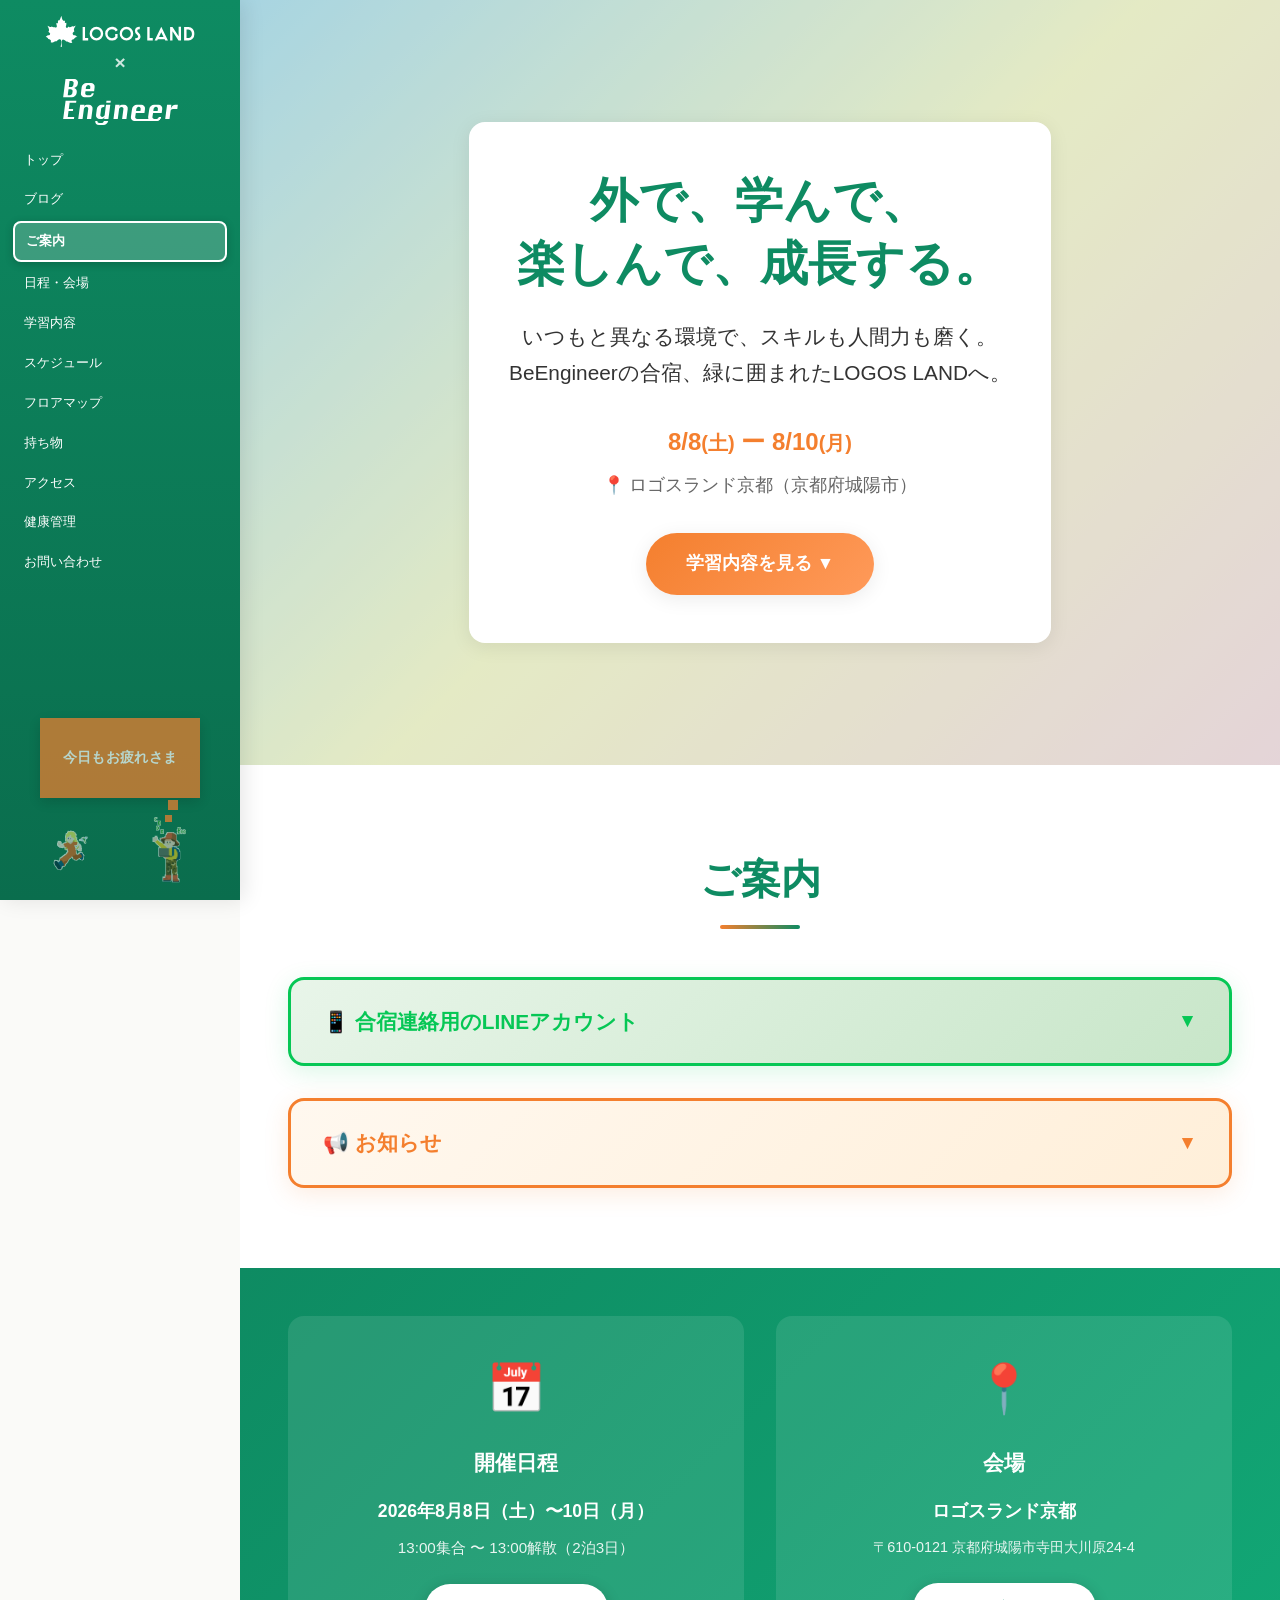
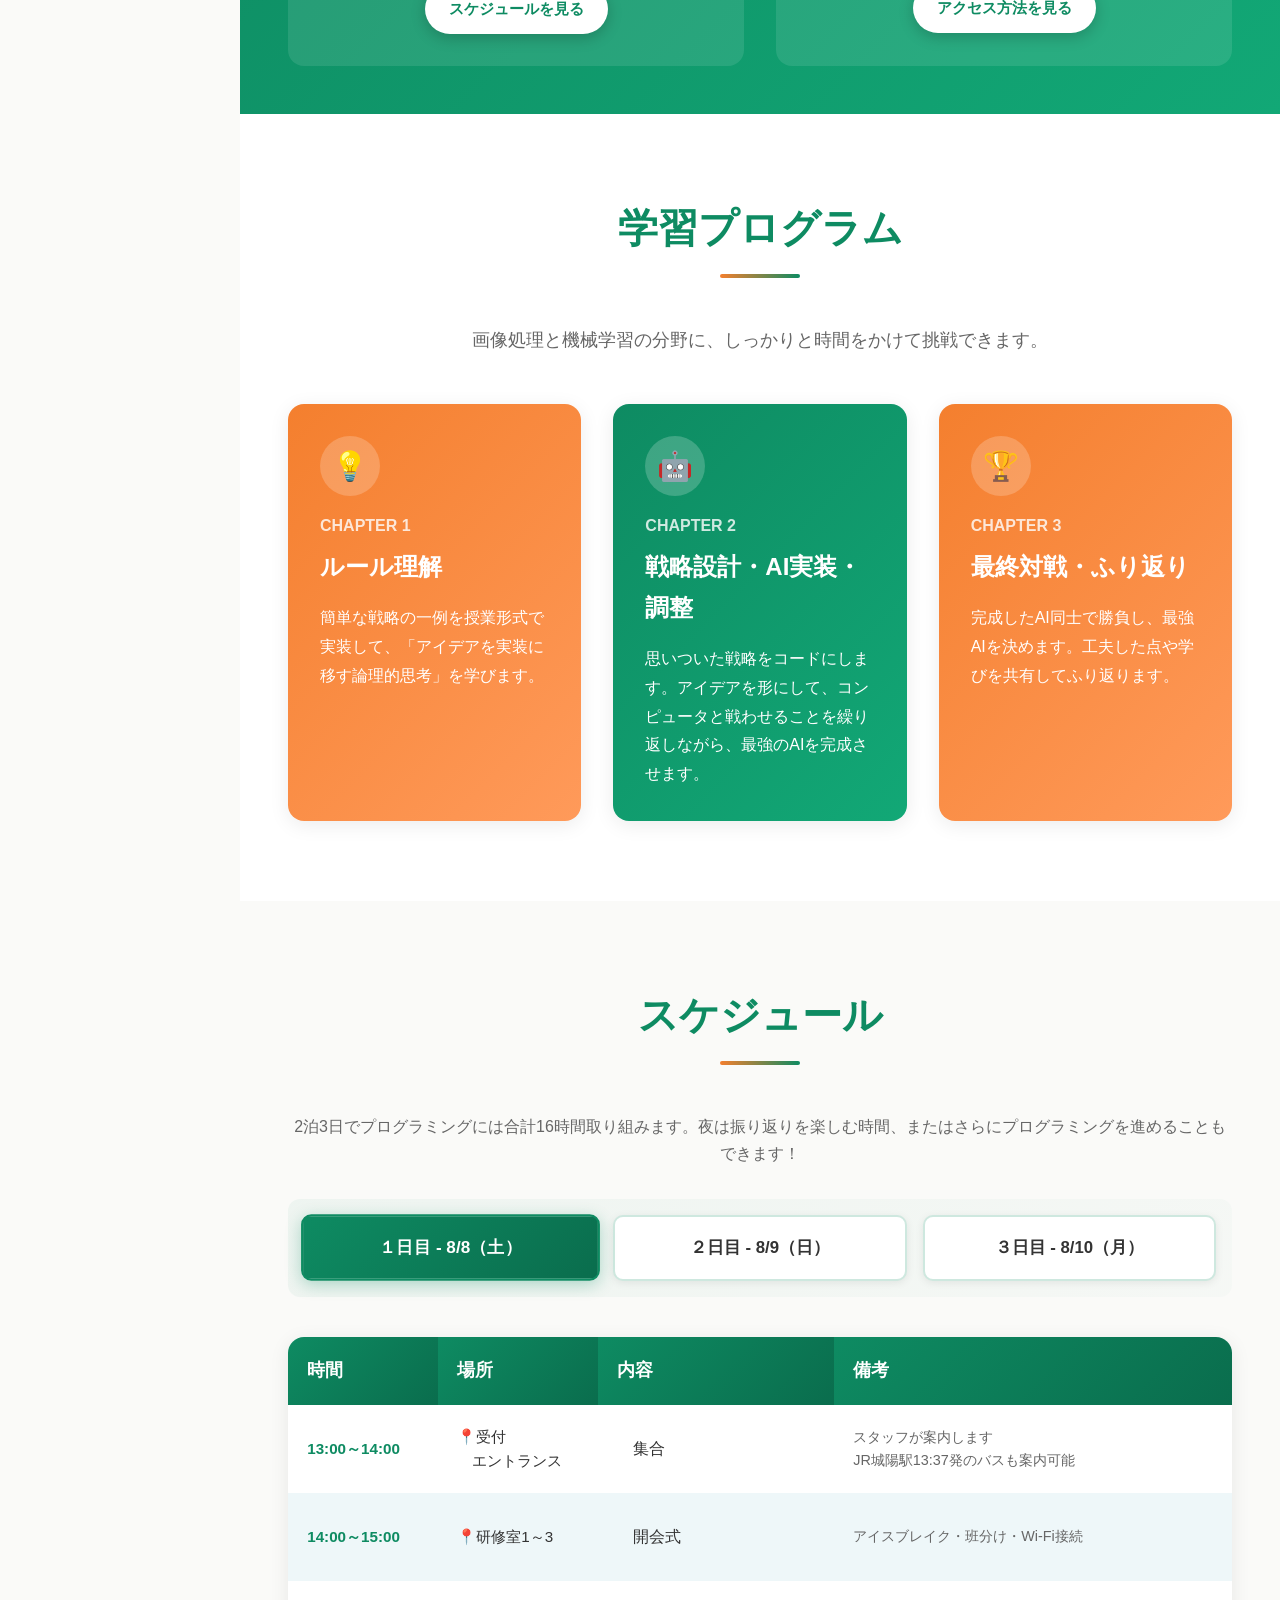
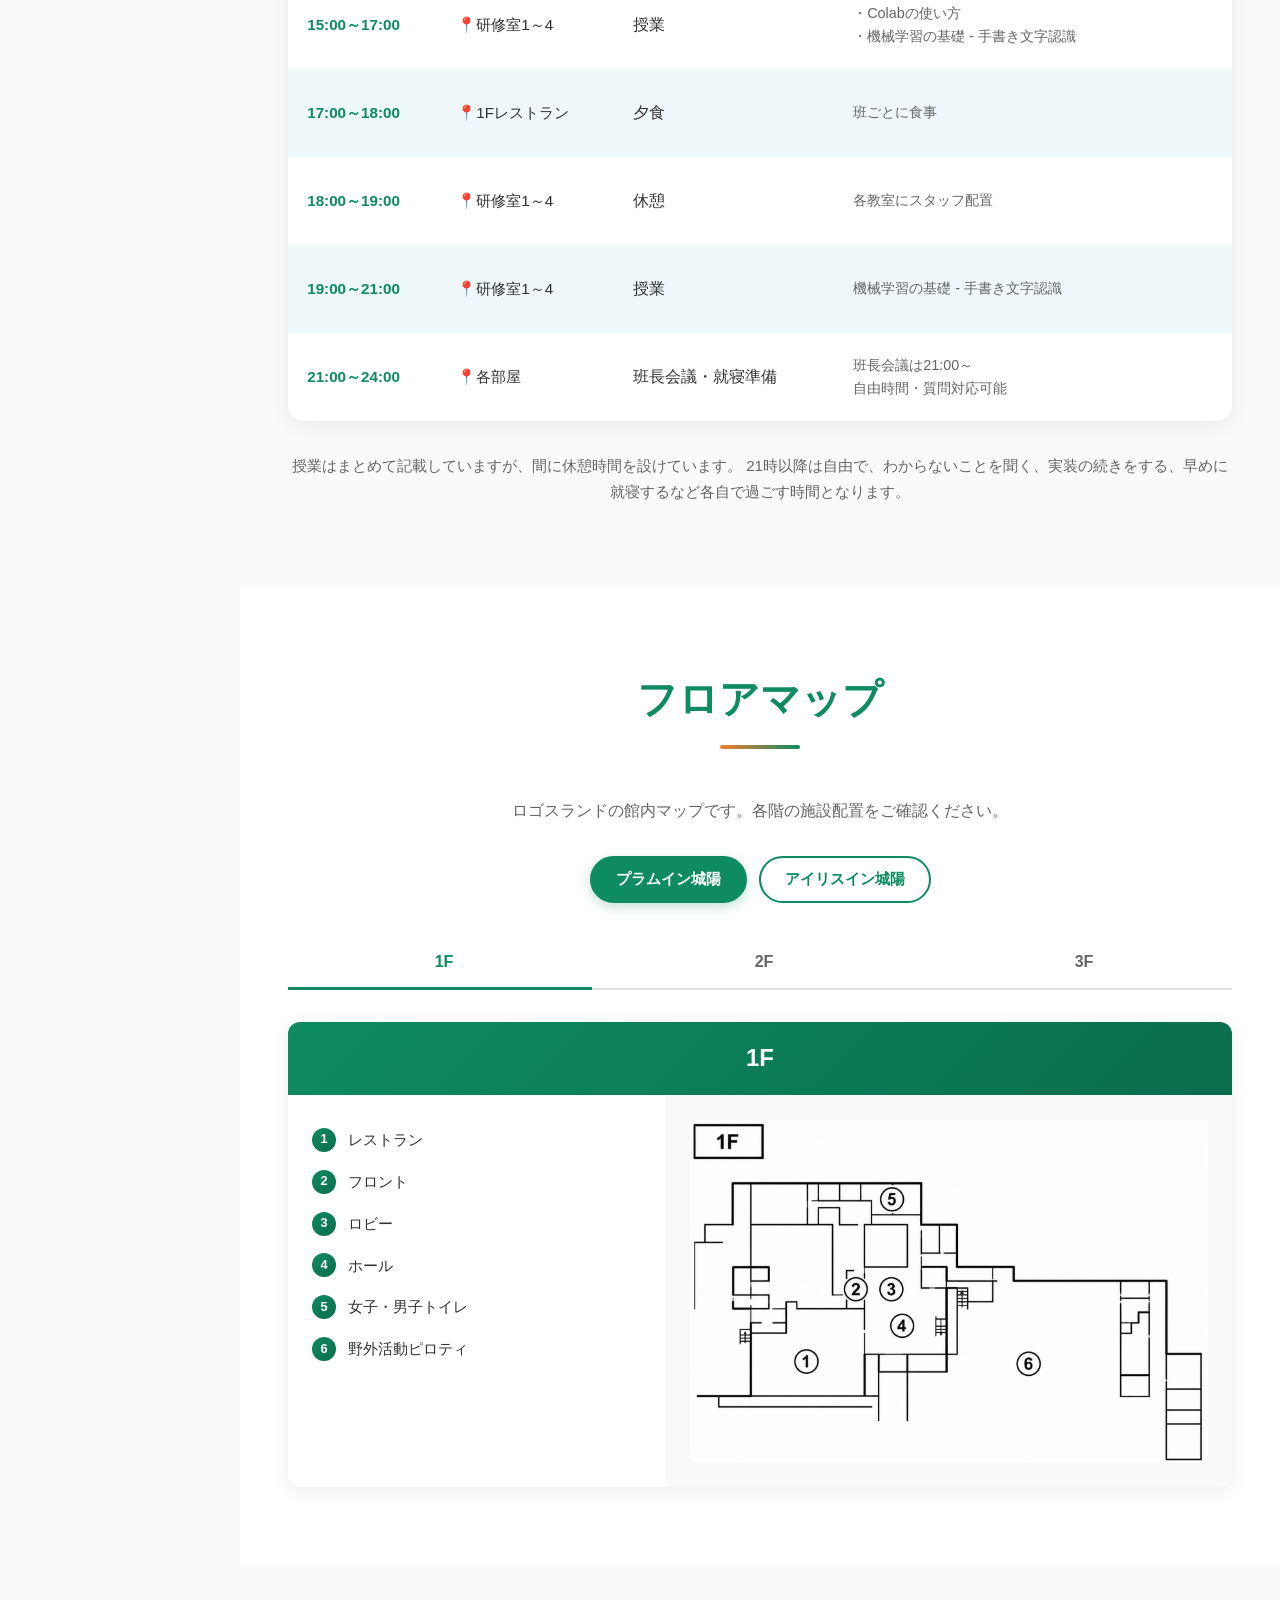
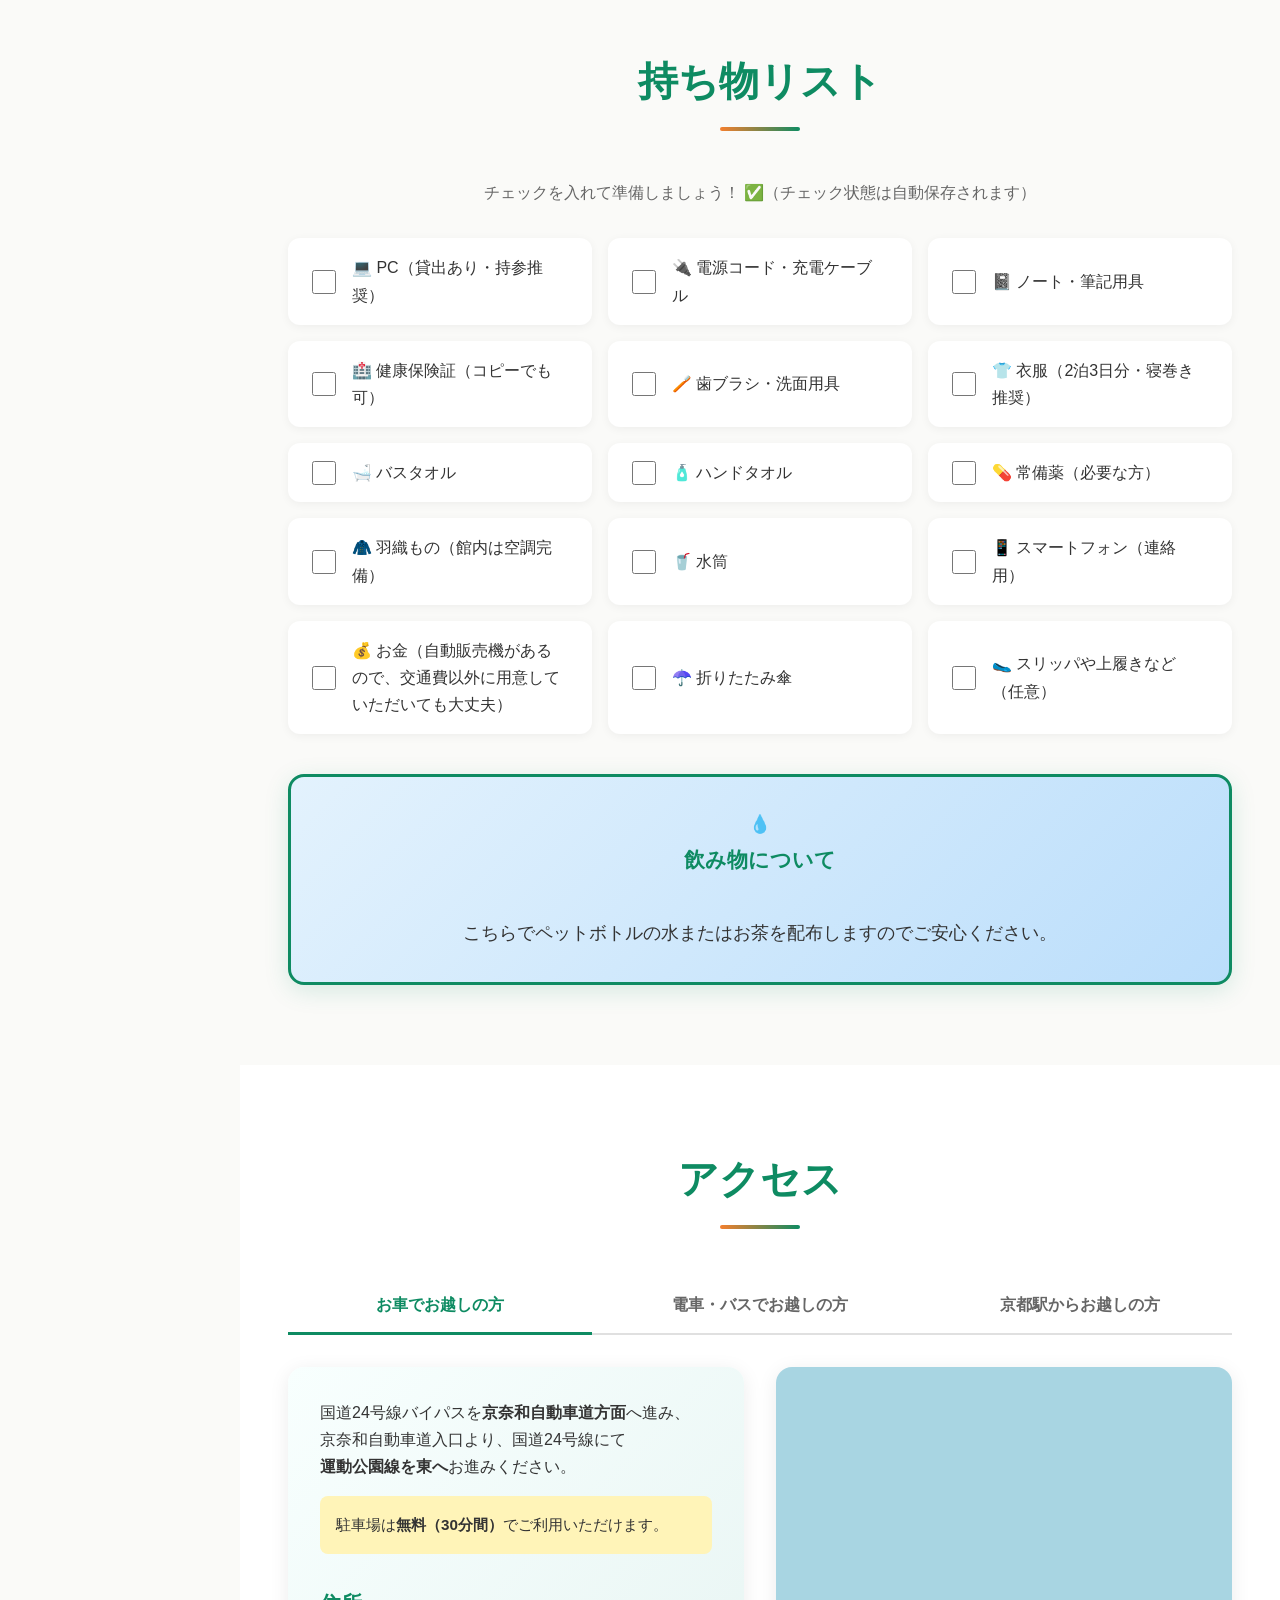
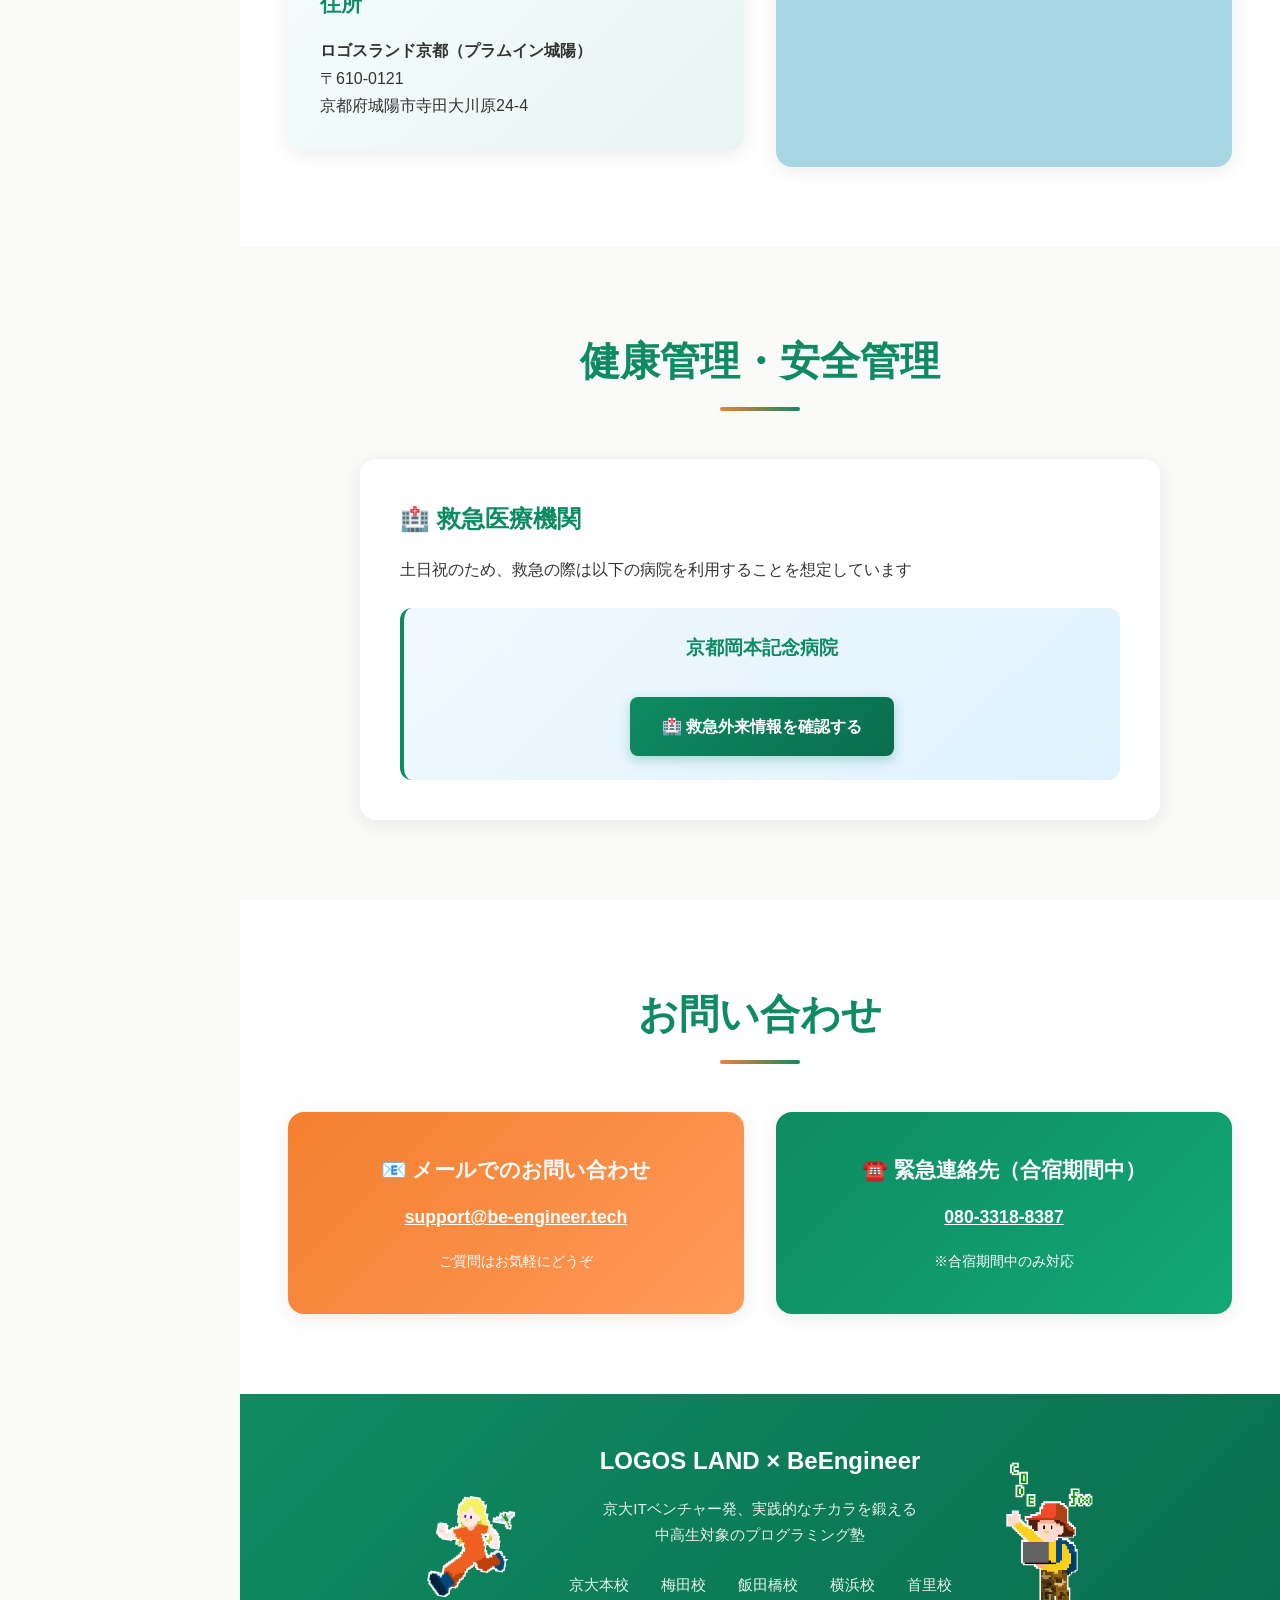
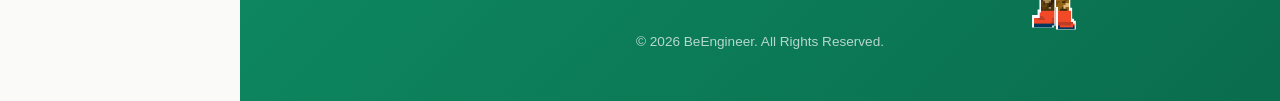
==== commit f96b3298: "Merge pull request #10 from keigo-fujiwara/feature/news-section ご案内ページにお知らせセクションを追加  LGTM" ====
--- a/index.html
+++ b/index.html
@@ -101,6 +101,12 @@
                     </div>
                 </div>
                 
+                <!-- ============================================================
+                     【非表示】合宿ブログブロック
+                     ※ 削除はせず、一旦コメントアウトで非表示にしています。
+                     　 再表示したい場合は、この下のコメント記号を外してください。
+                     ============================================================ -->
+                <!--
                 <div class="blog-update-box" data-blog-update-toggle>
                     <div class="blog-update-header">
                         <span class="blog-update-title">📝 合宿ブログはこちら</span>
@@ -132,6 +138,27 @@
                         </div>
                     </div>
                 </div>
+                -->
+
+                <!-- ============================================================
+                     お知らせセクション（器のみ）
+                     ・カードの中身は assets/news.js の NEWS_ITEMS 配列で管理します。
+                     ・内容を変更したいときは assets/news.js を編集してください。
+                     ・下の <div id="news-list"> の中身は JS が自動生成します。
+                     　（このHTMLを直接書き換える必要はありません）
+                     ============================================================ -->
+                <div class="news-box" data-news-toggle>
+                    <div class="news-toggle-header">
+                        <span class="news-toggle-title">📢 お知らせ</span>
+                        <span class="news-toggle-icon">▼</span>
+                    </div>
+                    <div class="news-content-wrapper">
+                        <p class="news-intro">合宿に関する大切なお知らせをこちらに掲載します。</p>
+                        <div class="news-list" id="news-list" data-news-list>
+                            <!-- カードはここに assets/news.js が自動で挿入します -->
+                        </div>
+                    </div>
+                </div>
             </div>
         </section>
 
@@ -159,28 +186,6 @@
                     </a>
                 </div>
                 </div>
-            </div>
-        </section>
-
-        <!-- ============================================================
-             引率講師の紹介
-             ・タブ（校舎）と講師カードの中身は assets/teachers.js の
-               TEACHERS データで管理します。
-             ・内容の変更・追加は assets/teachers.js を編集してください。
-             　（下の2つの空 <div> の中身は JS が自動生成します）
-             ============================================================ -->
-        <section id="teachers" class="section">
-            <div class="container">
-                <h2 class="section-title">引率講師の紹介</h2>
-                <p class="section-intro">
-                    各校舎の引率講師をご紹介します。
-                </p>
-
-                <!-- 校舎タブ（JSが自動生成） -->
-                <div class="teachers-tabs" data-teachers-tabs role="tablist" aria-label="校舎の切り替え"></div>
-
-                <!-- 講師カード（JSが自動生成） -->
-                <div class="teachers-panels" data-teachers-panels></div>
             </div>
         </section>
 
@@ -1029,8 +1034,8 @@
     <script src="assets/sidebar.js"></script>
     <script src="script.js"></script>
     <script src="assets/footer.js"></script>
-    <!-- 引率講師の紹介（内容の編集は assets/teachers.js を参照） -->
-    <script src="assets/teachers.js"></script>
+    <!-- お知らせセクション（内容の編集は assets/news.js を参照） -->
+    <script src="assets/news.js"></script>
 
 </body>
 </html>
--- a/styles.css
+++ b/styles.css
@@ -847,17 +847,6 @@
   }
 }
 
-@keyframes fadeIn {
-  from {
-    opacity: 0;
-    transform: translateY(8px);
-  }
-  to {
-    opacity: 1;
-    transform: translateY(0);
-  }
-}
-
 .line-qr-section {
   flex-shrink: 0;
   display: flex;
@@ -1107,172 +1096,197 @@
 }
 
 /* ============================================
-   引率講師の紹介
+   お知らせセクション
    ============================================ */
 
-/* 校舎タブ */
-.teachers-tabs {
-  display: flex;
-  flex-wrap: wrap;
-  gap: 0.75rem;
-  justify-content: center;
-  margin: 0 0 2rem;
-}
-
-.teachers-tab-btn {
-  padding: 0.7rem 1.5rem;
-  background-color: var(--color-white);
-  border: 2px solid var(--color-primary);
-  border-radius: 999px;
-  color: var(--color-primary);
-  font-size: 0.95rem;
-  font-weight: 600;
-  cursor: pointer;
-  transition: background-color 0.25s ease, color 0.25s ease, box-shadow 0.25s ease;
-  font-family: inherit;
-}
-
-.teachers-tab-btn:hover {
-  background-color: rgba(14, 139, 98, 0.08);
-}
-
-.teachers-tab-btn.active {
-  background-color: var(--color-primary);
-  color: var(--color-white);
-  box-shadow: 0 4px 12px rgba(14, 139, 98, 0.25);
-}
-
-/* 校舎パネル（タブ切り替え） */
-.teachers-panel {
-  display: none;
-}
-
-.teachers-panel.active {
-  display: flex;
-  flex-direction: column;
-  gap: 1.5rem;
-  animation: fadeIn 0.4s ease;
-}
-
-/* 講師カード（名前タイトル＋トグル開閉） */
-.teacher-card {
-  background-color: var(--color-white);
-  border: 2px solid var(--color-pastel-green);
+.news-box {
+  background: linear-gradient(135deg, #FFF8EF 0%, #FFEFD9 100%);
+  border: 3px solid var(--color-secondary);
   border-radius: var(--border-radius);
-  box-shadow: var(--shadow-soft);
+  padding: 0;
+  margin-top: 2rem;
+  box-shadow: 0 6px 25px rgba(244, 127, 46, 0.15);
   overflow: hidden;
 }
 
-.teacher-card-header {
+/* 開閉ヘッダー（LINEセクションと同じ挙動） */
+.news-toggle-header {
   display: flex;
   justify-content: space-between;
   align-items: center;
-  padding: 1.3rem 1.8rem;
+  padding: 1.5rem 2rem;
   cursor: pointer;
   transition: background-color 0.3s ease;
 }
 
-.teacher-card-header:hover {
-  background-color: rgba(14, 139, 98, 0.06);
-}
-
-.teacher-card-name {
+.news-toggle-header:hover {
+  background-color: rgba(244, 127, 46, 0.1);
+}
+
+.news-toggle-title {
+  font-size: 1.3rem;
+  font-weight: bold;
+  color: var(--color-secondary);
+}
+
+.news-toggle-icon {
   font-size: 1.2rem;
-  font-weight: bold;
-  color: var(--color-primary);
-}
-
-.teacher-card-icon {
-  font-size: 1.1rem;
-  color: var(--color-primary);
+  color: var(--color-secondary);
   transition: transform 0.3s ease;
 }
 
-.teacher-card.active .teacher-card-icon {
+.news-box.active .news-toggle-icon {
   transform: rotate(180deg);
 }
 
-.teacher-card-content {
+/* 開閉する中身 */
+.news-content-wrapper {
   max-height: 0;
   overflow: hidden;
   opacity: 0;
   transition: max-height 0.5s ease, opacity 0.3s ease, padding 0.3s ease;
-  padding: 0 1.8rem;
-}
-
-.teacher-card.active .teacher-card-content {
-  max-height: 1500px;
+  padding: 0 2rem;
+}
+
+.news-box.active .news-content-wrapper {
+  max-height: 4000px;
   opacity: 1;
-  padding: 0 1.8rem 1.8rem 1.8rem;
-}
-
-.teacher-card-inner {
+  padding: 0 2rem 2rem 2rem;
+}
+
+.news-intro {
+  text-align: center;
+  font-size: 1.05rem;
+  color: var(--color-text-light);
+  line-height: 1.8;
+  margin-bottom: 2rem;
+}
+
+.news-list {
+  display: grid;
+  grid-template-columns: repeat(2, 1fr);
+  gap: 1.5rem;
+}
+
+.news-card {
   display: flex;
-  gap: 2rem;
-  align-items: flex-start;
-}
-
-/* 顔写真 */
-.teacher-photo {
-  flex-shrink: 0;
-  width: 180px;
-  aspect-ratio: 3 / 4;
+  flex-direction: column;
+  background-color: var(--color-white);
   border-radius: 12px;
+  padding: 1.5rem;
+  box-shadow: var(--shadow-soft);
+  border-top: 4px solid var(--color-primary);
+  transition: transform 0.3s ease, box-shadow 0.3s ease;
+}
+
+.news-card:hover {
+  transform: translateY(-4px);
+  box-shadow: var(--shadow-hover);
+}
+
+/* カードごとにアクセントカラーを緑・オレンジで交互に */
+.news-card:nth-child(even) {
+  border-top-color: var(--color-secondary);
+}
+
+.news-card-icon {
+  font-size: 2.2rem;
+  line-height: 1;
+  margin-bottom: 0.8rem;
+}
+
+/* 画像枠（顔写真など） */
+.news-card-image {
+  width: 100%;
+  aspect-ratio: 4 / 3;
+  border-radius: 10px;
   overflow: hidden;
+  margin-bottom: 1rem;
   background-color: var(--color-pastel-green);
 }
 
-.teacher-photo img {
+.news-card-image img {
   width: 100%;
   height: 100%;
   object-fit: cover;
   display: block;
 }
 
-/* 写真未設定時のプレースホルダー枠（あとから差し替え可能） */
-.teacher-photo-placeholder {
+/* 画像未設定時のプレースホルダー（あとから差し替えやすい枠） */
+.news-card-image-placeholder {
   display: flex;
   flex-direction: column;
   align-items: center;
   justify-content: center;
   gap: 0.4rem;
-  background-color: var(--color-bg);
+  background-color: #FAFAF8;
   border: 2px dashed #C9C9C9;
 }
 
-.teacher-photo-icon {
-  font-size: 2.5rem;
-}
-
-.teacher-photo-text {
+.news-card-image-icon {
+  font-size: 2rem;
+}
+
+.news-card-image-text {
   font-size: 0.9rem;
   color: var(--color-text-light);
 }
 
-/* 教えるにあたっての思い */
-.teacher-message {
-  flex: 1;
-}
-
-.teacher-message-title {
-  display: inline-block;
-  font-size: 1.05rem;
+.news-card-title {
+  font-size: 1.2rem;
   font-weight: bold;
-  color: var(--color-secondary);
-  margin-bottom: 0.8rem;
-  padding: 0.3rem 1rem;
-  background-color: var(--color-pastel-yellow);
-  border-radius: 8px;
-}
-
-.teacher-message-text {
-  font-size: 1rem;
+  color: var(--color-primary);
+  margin-bottom: 0.6rem;
+}
+
+.news-card-desc {
+  font-size: 0.95rem;
   color: var(--color-text);
-  line-height: 1.9;
-  white-space: pre-line;
-}
-
-.teachers-empty {
+  line-height: 1.7;
+  margin-bottom: 1.2rem;
+  flex-grow: 1;
+}
+
+.news-card-link-area {
+  margin-top: auto;
+}
+
+.news-card-btn {
+  display: block;
+  width:60%;
+  text-align: center;
+  padding: 0.7rem 1rem;
+  background: linear-gradient(135deg, var(--color-secondary) 0%, #ff9a5a 100%);
+  color: var(--color-white);
+  text-decoration: none;
+  border-radius: 50px;
+  font-weight: bold;
+  font-size: 0.95rem;
+  transition: all 0.3s ease;
+  box-shadow: 0 4px 12px rgba(244, 127, 46, 0.25);
+  margin: 2rem auto 0;
+
+}
+
+.news-card-btn:hover {
+  transform: translateY(-2px);
+  box-shadow: 0 6px 16px rgba(244, 127, 46, 0.35);
+}
+
+/* リンク未設定時の「準備中」表示 */
+.news-card-btn-disabled {
+  background: #C9C9C9;
+  color: var(--color-white);
+  cursor: not-allowed;
+  box-shadow: none;
+}
+
+.news-card-btn-disabled:hover {
+  transform: none;
+  box-shadow: none;
+}
+
+.news-empty {
   text-align: center;
   color: var(--color-text-light);
   padding: 2rem 0;
@@ -1280,40 +1294,24 @@
 
 /* スマホ表示の調整 */
 @media (max-width: 768px) {
-  .teachers-tabs {
-    gap: 0.5rem;
-  }
-
-  .teachers-tab-btn {
-    flex: 1 1 auto;
-    padding: 0.6rem 1rem;
-    font-size: 0.88rem;
-  }
-
-  .teacher-card-header {
-    padding: 1.1rem 1.2rem;
-  }
-
-  .teacher-card-name {
-    font-size: 1.1rem;
-  }
-
-  .teacher-card.active .teacher-card-content {
+  .news-toggle-header {
+    padding: 1.2rem 1.2rem;
+  }
+
+  .news-toggle-title {
+    font-size: 1.15rem;
+  }
+
+  .news-content-wrapper {
+    padding: 0 1.2rem;
+  }
+
+  .news-box.active .news-content-wrapper {
     padding: 0 1.2rem 1.5rem 1.2rem;
   }
 
-  .teacher-card-inner {
-    flex-direction: column;
-    align-items: center;
-    gap: 1.2rem;
-  }
-
-  .teacher-photo {
-    width: 160px;
-  }
-
-  .teacher-message {
-    width: 100%;
+  .news-list {
+    grid-template-columns: 1fr;
   }
 }
 
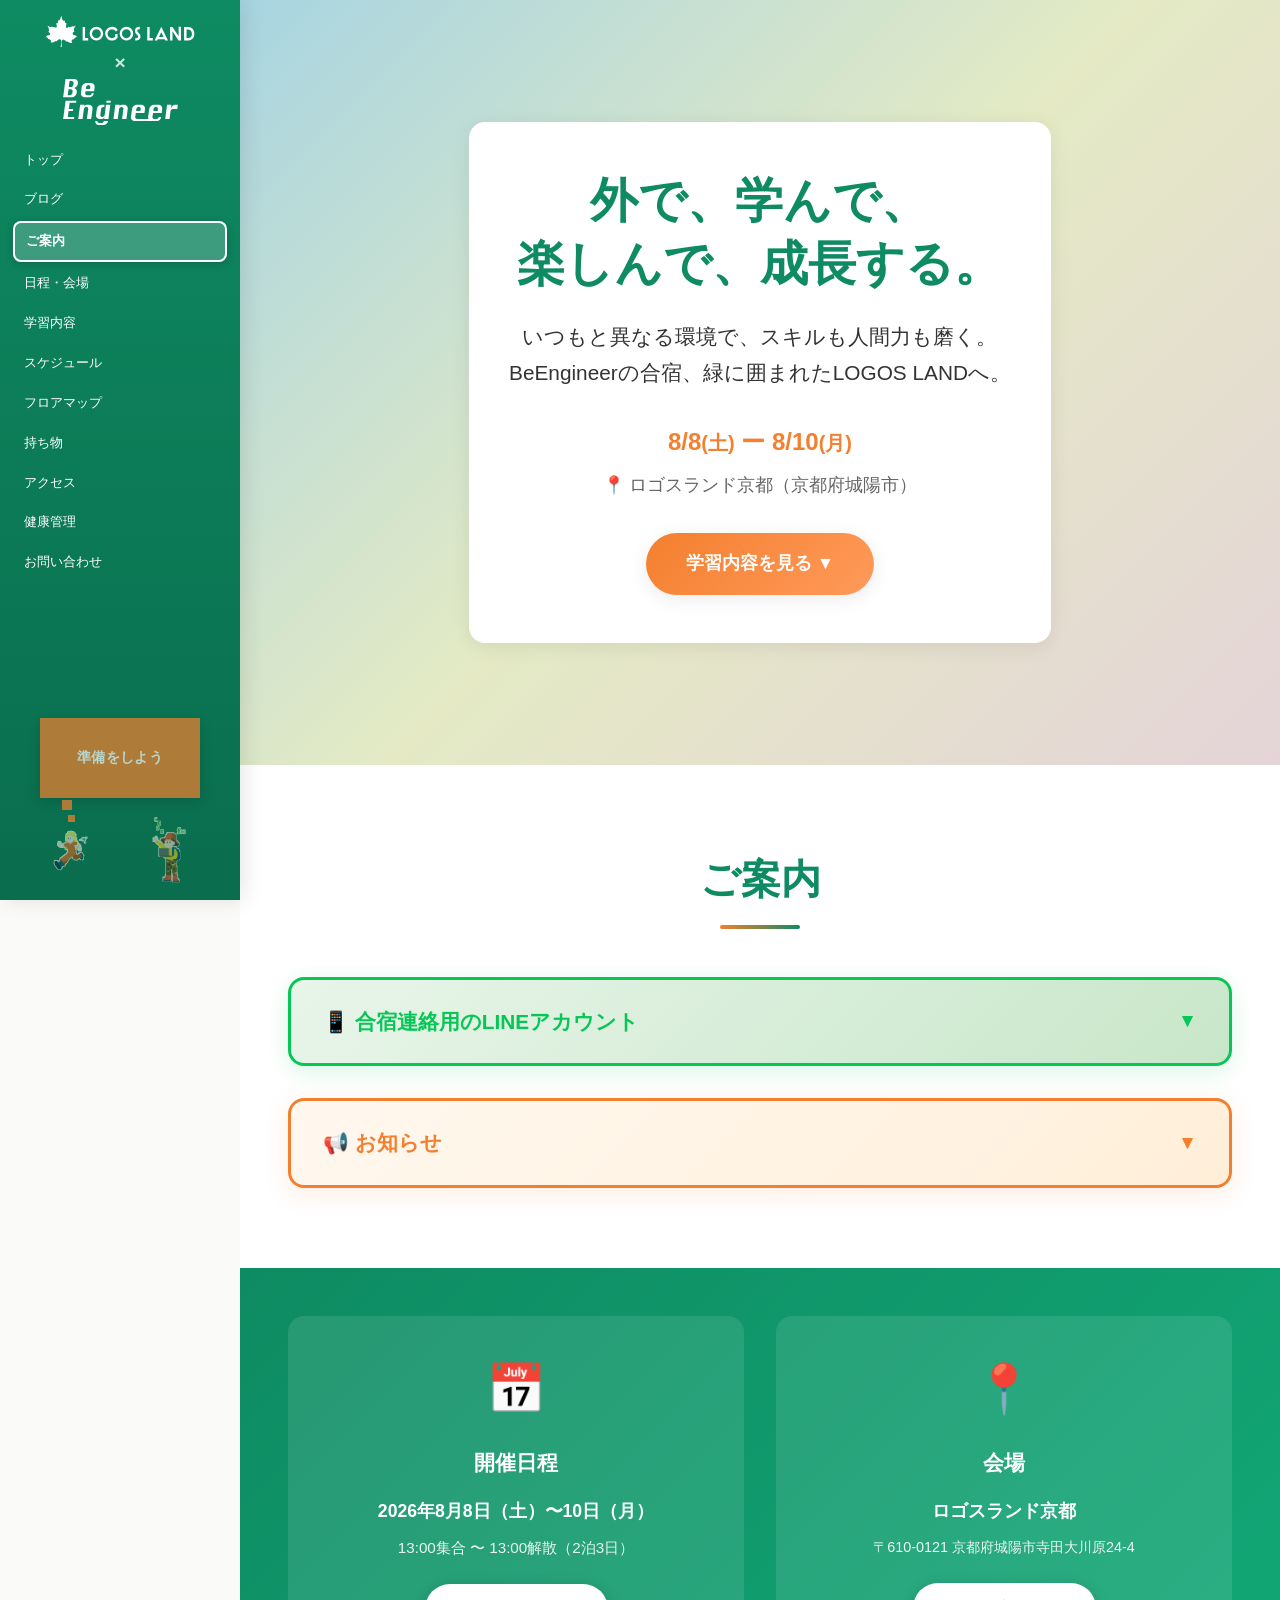
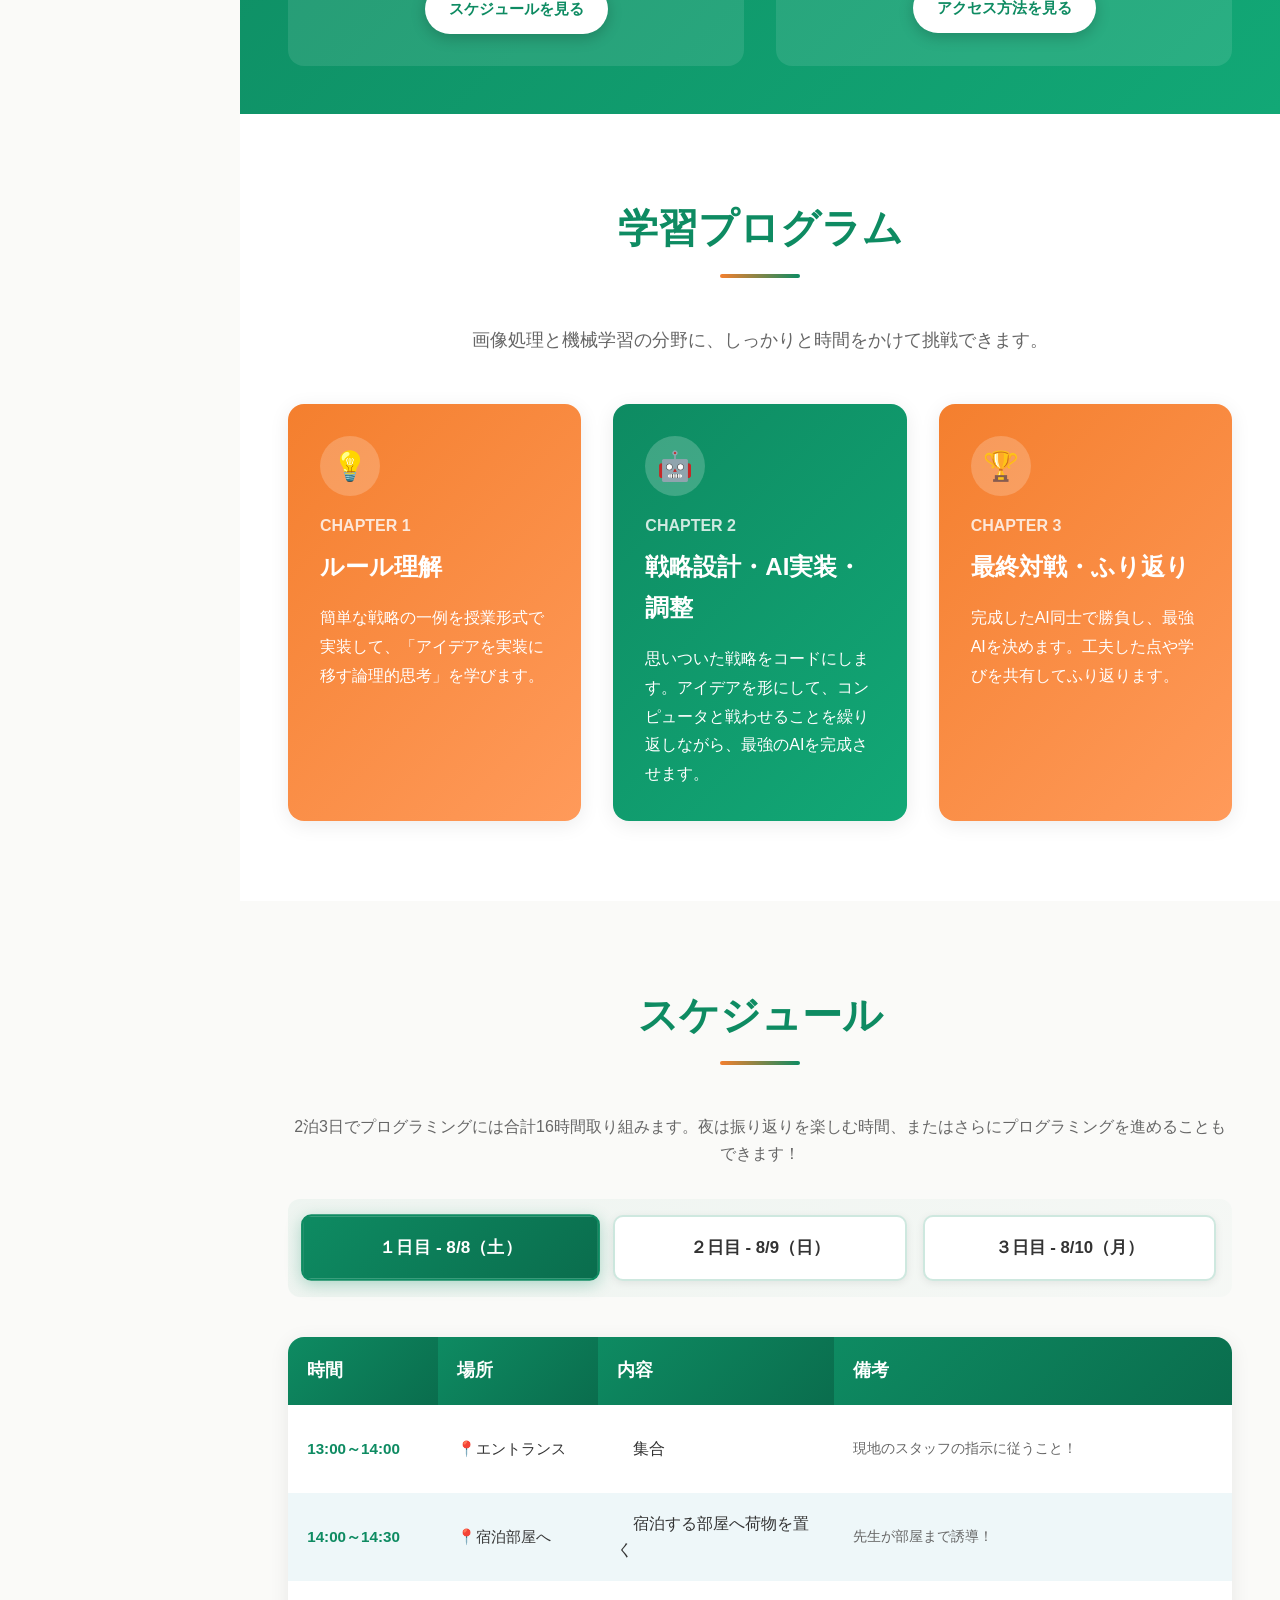
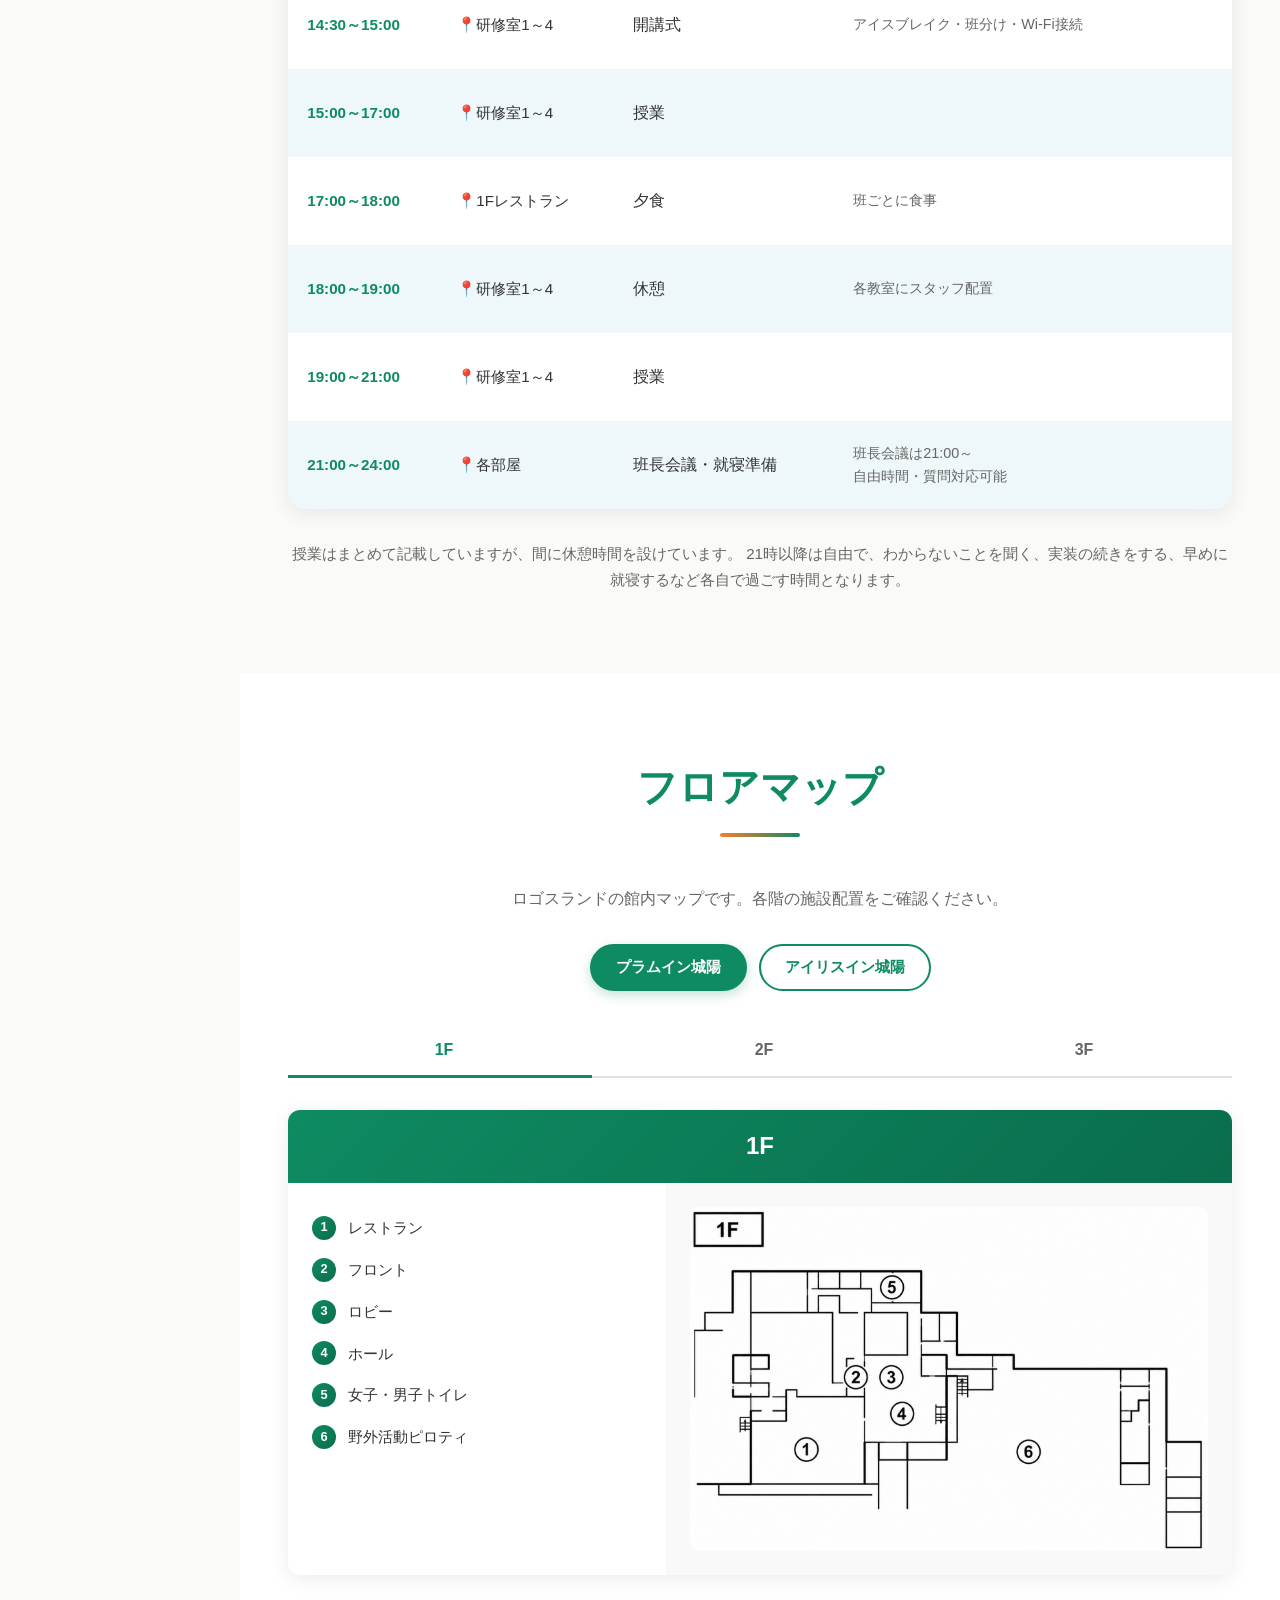
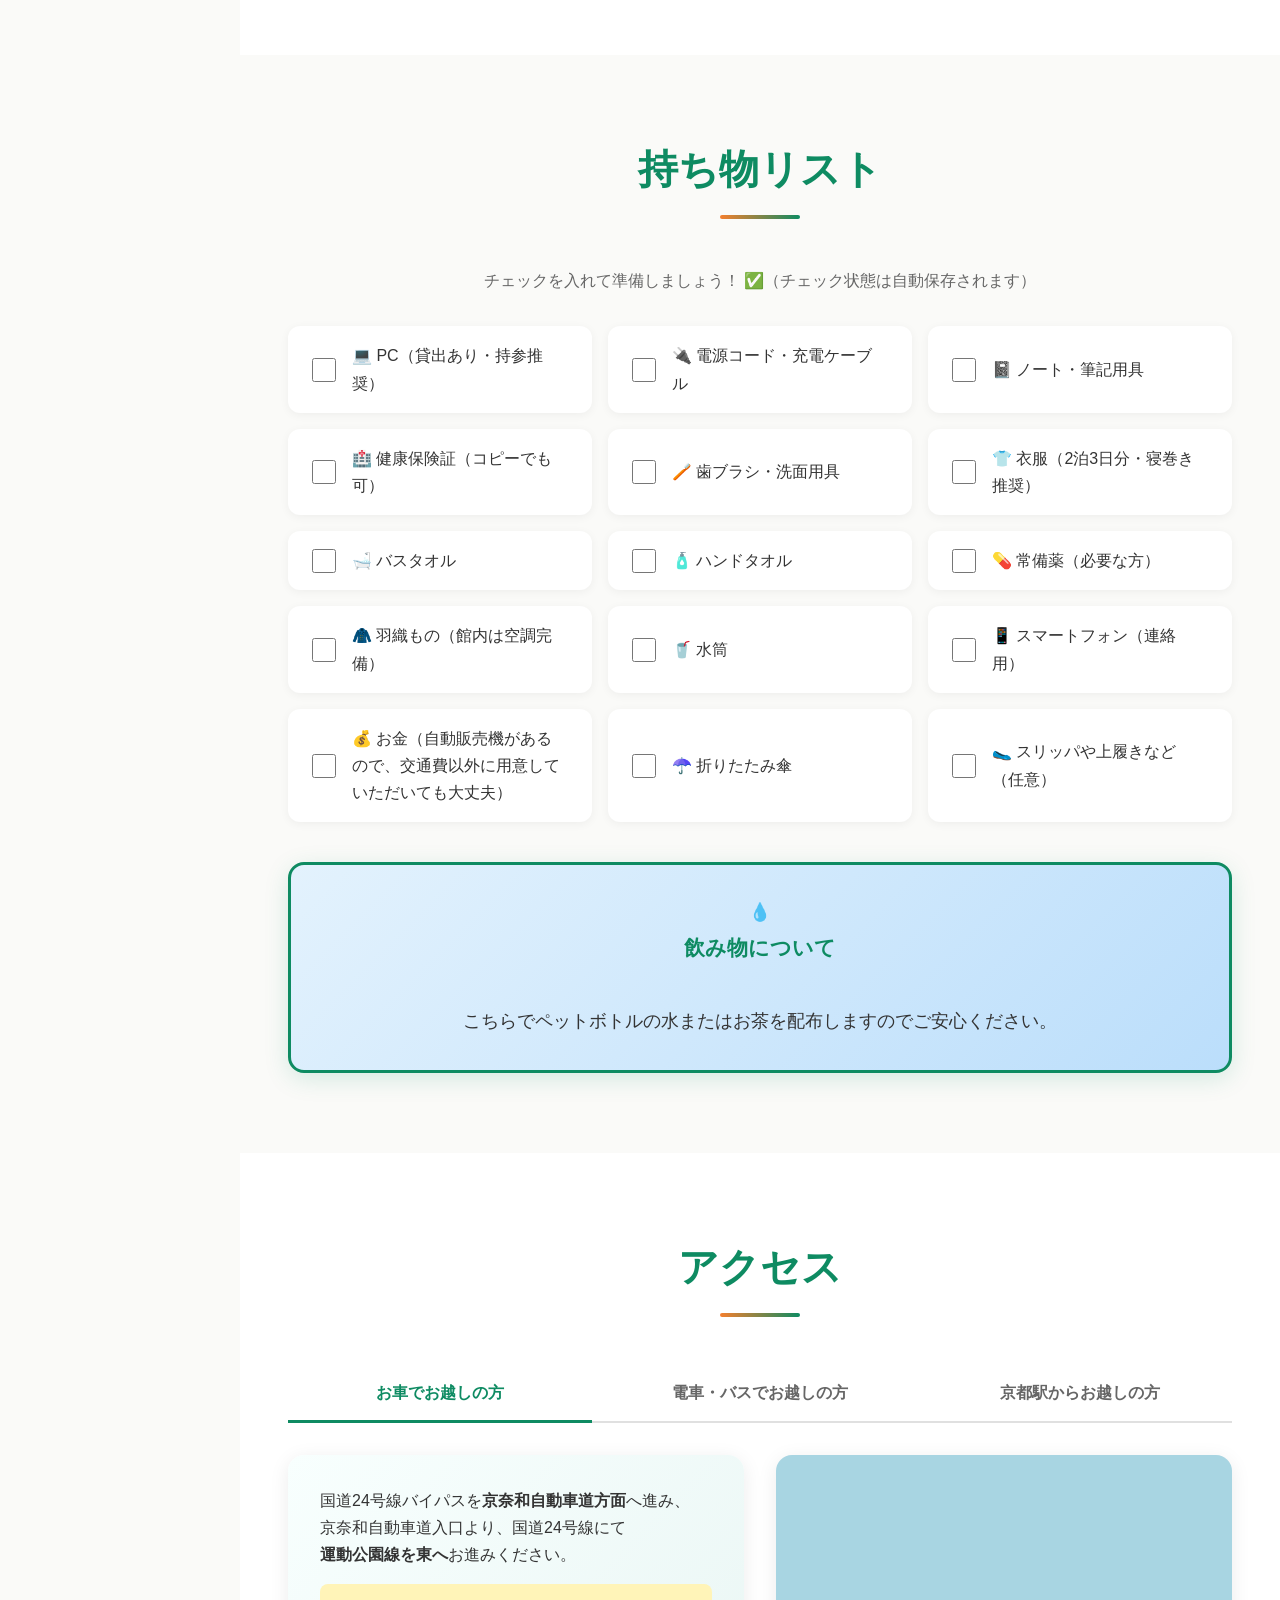
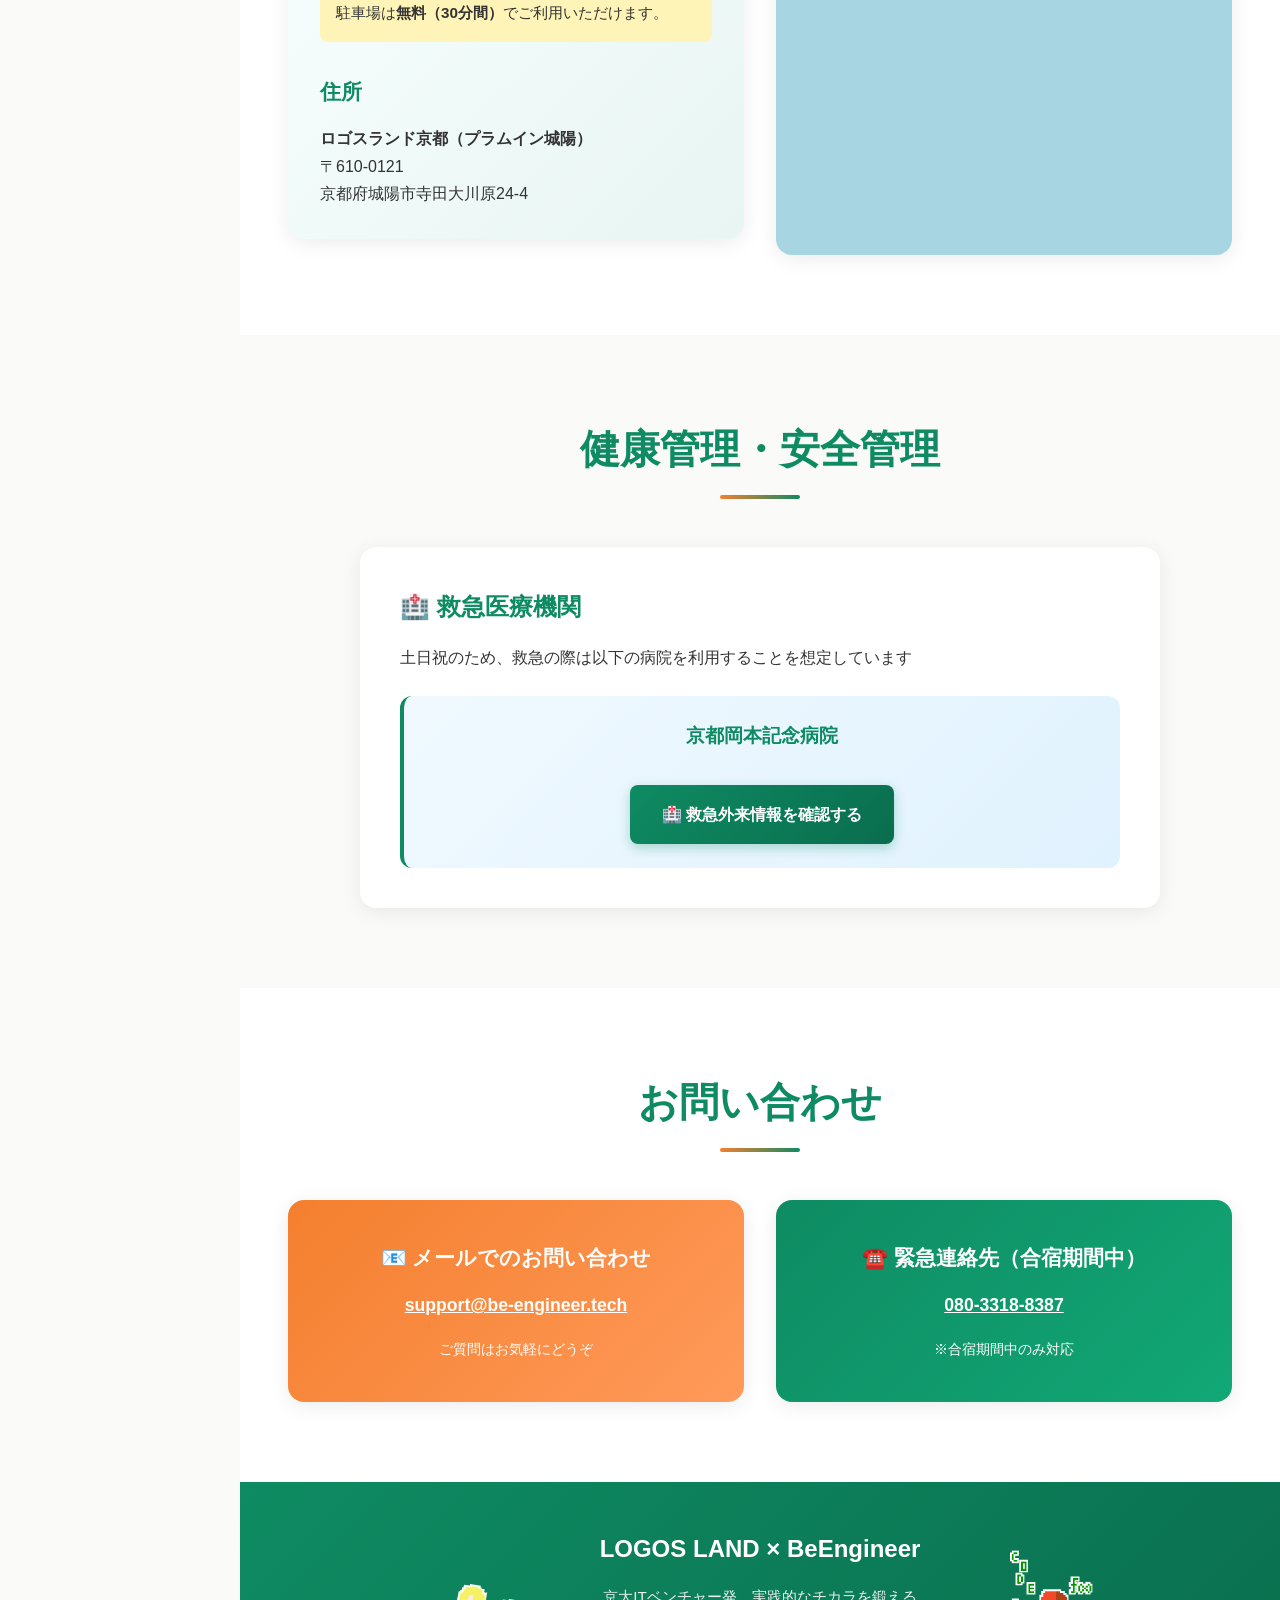
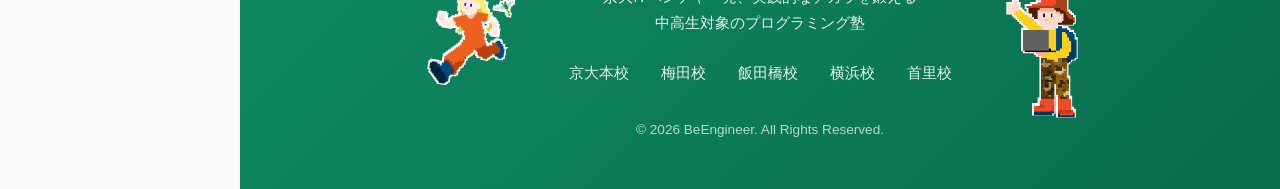
==== commit cb993aae: "26夏版スケジュール」反映・js管理に変更" ====
--- a/index.html
+++ b/index.html
@@ -281,6 +281,7 @@
                     </button>
                 </div>
                 
+                <!-- 表の中身は assets/schedule-data.js で管理（assets/schedule.js が描画） -->
                 <div class="schedule-table-wrapper">
                 <table class="schedule-table">
                     <thead>
@@ -291,125 +292,8 @@
                         <th>備考</th>
                         </tr>
                     </thead>
-                    <tbody>
-                        <tr class="schedule-row tab-content active" id="schedule-day1">
-                            <td class="schedule-detail">
-                                <div class="time-slot">13:00～14:00</div>
-                                <div class="time-slot">14:00～15:00</div>
-                                <div class="time-slot">15:00～17:00</div>
-                                <div class="time-slot">17:00～18:00</div>
-                                <div class="time-slot">18:00～19:00</div>
-                                <div class="time-slot">19:00～21:00</div>
-                                <div class="time-slot">21:00～24:00</div>
-                            </td>
-                            <td class="schedule-detail schedule-location">
-                                <div class="location-item">📍受付<br>　エントランス</div>
-                                <div class="location-item">📍研修室1～3</div>
-                                <div class="location-item">📍研修室1～4</div>
-                                <div class="location-item">📍1Fレストラン</div>
-                                <div class="location-item">📍研修室1～4</div>
-                                <div class="location-item">📍研修室1～4</div>
-                                <div class="location-item">📍各部屋</div>
-                            </td>
-                            <td class="schedule-detail">
-                                <div class="activity">　集合</div>
-                                <div class="activity">　開会式</div>
-                                <div class="activity">　授業</div>
-                                <div class="activity">　夕食</div>
-                                <div class="activity">　休憩</div>
-                                <div class="activity">　授業</div>
-                                <div class="activity">　班長会議・就寝準備</div>
-                            </td>
-                            <td class="schedule-detail schedule-note">
-                                <div class="note-item">スタッフが案内します<br>JR城陽駅13:37発のバスも案内可能</div>
-                                <div class="note-item">アイスブレイク・班分け・Wi-Fi接続</div>
-                                <div class="note-item">・Colabの使い方<br>・機械学習の基礎 - 手書き文字認識</div>
-                                <div class="note-item">班ごとに食事</div>
-                                <div class="note-item">各教室にスタッフ配置</div>
-                                <div class="note-item">機械学習の基礎 - 手書き文字認識</div>
-                                <div class="note-item">班長会議は21:00～<br>自由時間・質問対応可能</div>
-                            </td>
-                        </tr>
-                        <tr class="schedule-row tab-content" id="schedule-day2">
-                            <td class="schedule-detail">
-                                <div class="time-slot">6:00～6:30</div>
-                                <div class="time-slot">6:30～7:30</div>
-                                <div class="time-slot">7:30～9:00</div>
-                                <div class="time-slot">9:00～12:00</div>
-                                <div class="time-slot">12:00～13:00</div>
-                                <div class="time-slot">13:00～18:00</div>
-                                <div class="time-slot">18:00～21:00</div>
-                                <div class="time-slot">21:00～24:00</div>
-                            </td>
-                            <td class="schedule-detail schedule-location">
-                                <div class="location-item">📍各部屋</div>
-                                <div class="location-item">📍1Fレストラン</div>
-                                <div class="location-item">📍研修室1～3</div>
-                                <div class="location-item">📍研修室1～3</div>
-                                <div class="location-item">📍研修室1～3</div>
-                                <div class="location-item">📍研修室1～3</div>
-                                <div class="location-item">📍外・ピラミッド<br>TAKIBI1～4</div>
-                                <div class="location-item">📍各部屋</div>
-                            </td>
-                            <td class="schedule-detail">
-                                <div class="activity">　起床</div>
-                                <div class="activity">　朝食</div>
-                                <div class="activity">　朝活</div>
-                                <div class="activity">　授業</div>
-                                <div class="activity">　昼食</div>
-                                <div class="activity">　授業</div>
-                                <div class="activity">　BBQ</div>
-                                <div class="activity">　班長会議・就寝準備</div>
-                            </td>
-                            <td class="schedule-detail schedule-note">
-                                <div class="note-item">各班で協力して起床</div>
-                                <div class="note-item">班ごとに食事</div>
-                                <div class="note-item">全体での朝の活動</div>
-                                <div class="note-item">機械学習の基礎 - 手書き文字認識</div>
-                                <div class="note-item">教室でカレーを食べます！</div>
-                                <div class="note-item">ベースコードの作成 - グレースケール画像の自動色付けモデル<br>14:00～研修室4使用可能</div>
-                                <div class="note-item">コミュニケーションを楽しもう<br>班長会議は21:00～</div>
-                                <div class="note-item">班長会議は21:00～<br>自由時間・質問対応可能</div>
-                            </td>
-                        </tr>
-                        <tr class="schedule-row tab-content" id="schedule-day3">
-                            <td class="schedule-detail">
-                                <div class="time-slot">6:00～6:30</div>
-                                <div class="time-slot">6:30～7:30</div>
-                                <div class="time-slot">7:30～9:00</div>
-                                <div class="time-slot">9:00～12:00</div>
-                                <div class="time-slot">12:00～12:30</div>
-                                <div class="time-slot">12:30～13:00</div>
-                                <div class="time-slot">13:00～</div>
-                            </td>
-                            <td class="schedule-detail schedule-location">
-                                <div class="location-item">📍各部屋</div>
-                                <div class="location-item">📍1Fレストラン</div>
-                                <div class="location-item">📍研修室1～3</div>
-                                <div class="location-item">📍研修室1～4</div>
-                                <div class="location-item">📍研修室1～3</div>
-                                <div class="location-item">📍全体会場</div>
-                                <div class="location-item">📍エントランス</div>
-                            </td>
-                            <td class="schedule-detail">
-                                <div class="activity">　起床</div>
-                                <div class="activity">　朝食</div>
-                                <div class="activity">　朝活</div>
-                                <div class="activity">　授業</div>
-                                <div class="activity">　成果発表準備</div>
-                                <div class="activity">　閉会式</div>
-                                <div class="activity">　解散</div>
-                            </td>
-                            <td class="schedule-detail schedule-note">
-                                <div class="note-item">各班で協力して起床</div>
-                                <div class="note-item">班ごとに食事</div>
-                                <div class="note-item">荷物を持って研修室へ</div>
-                                <div class="note-item">コンペティションの総仕上げ</div>
-                                <div class="note-item">最後の追い込み！</div>
-                                <div class="note-item">成果の確認！</div>
-                                <div class="note-item">お疲れ様でした！<br>忘れ物に注意してください</div>
-                            </td>
-                        </tr>
+                    <tbody data-schedule-tbody>
+                        <!-- assets/schedule.js が描画 -->
                     </tbody>
                 </table>
                 </div>
@@ -1032,6 +916,9 @@
 
     <!-- JavaScript -->
     <script src="assets/sidebar.js"></script>
+    <!-- スケジュール（データ: schedule-data.js / 描画: schedule.js） -->
+    <script src="assets/schedule-data.js"></script>
+    <script src="assets/schedule.js"></script>
     <script src="script.js"></script>
     <script src="assets/footer.js"></script>
     <!-- お知らせセクション（内容の編集は assets/news.js を参照） -->
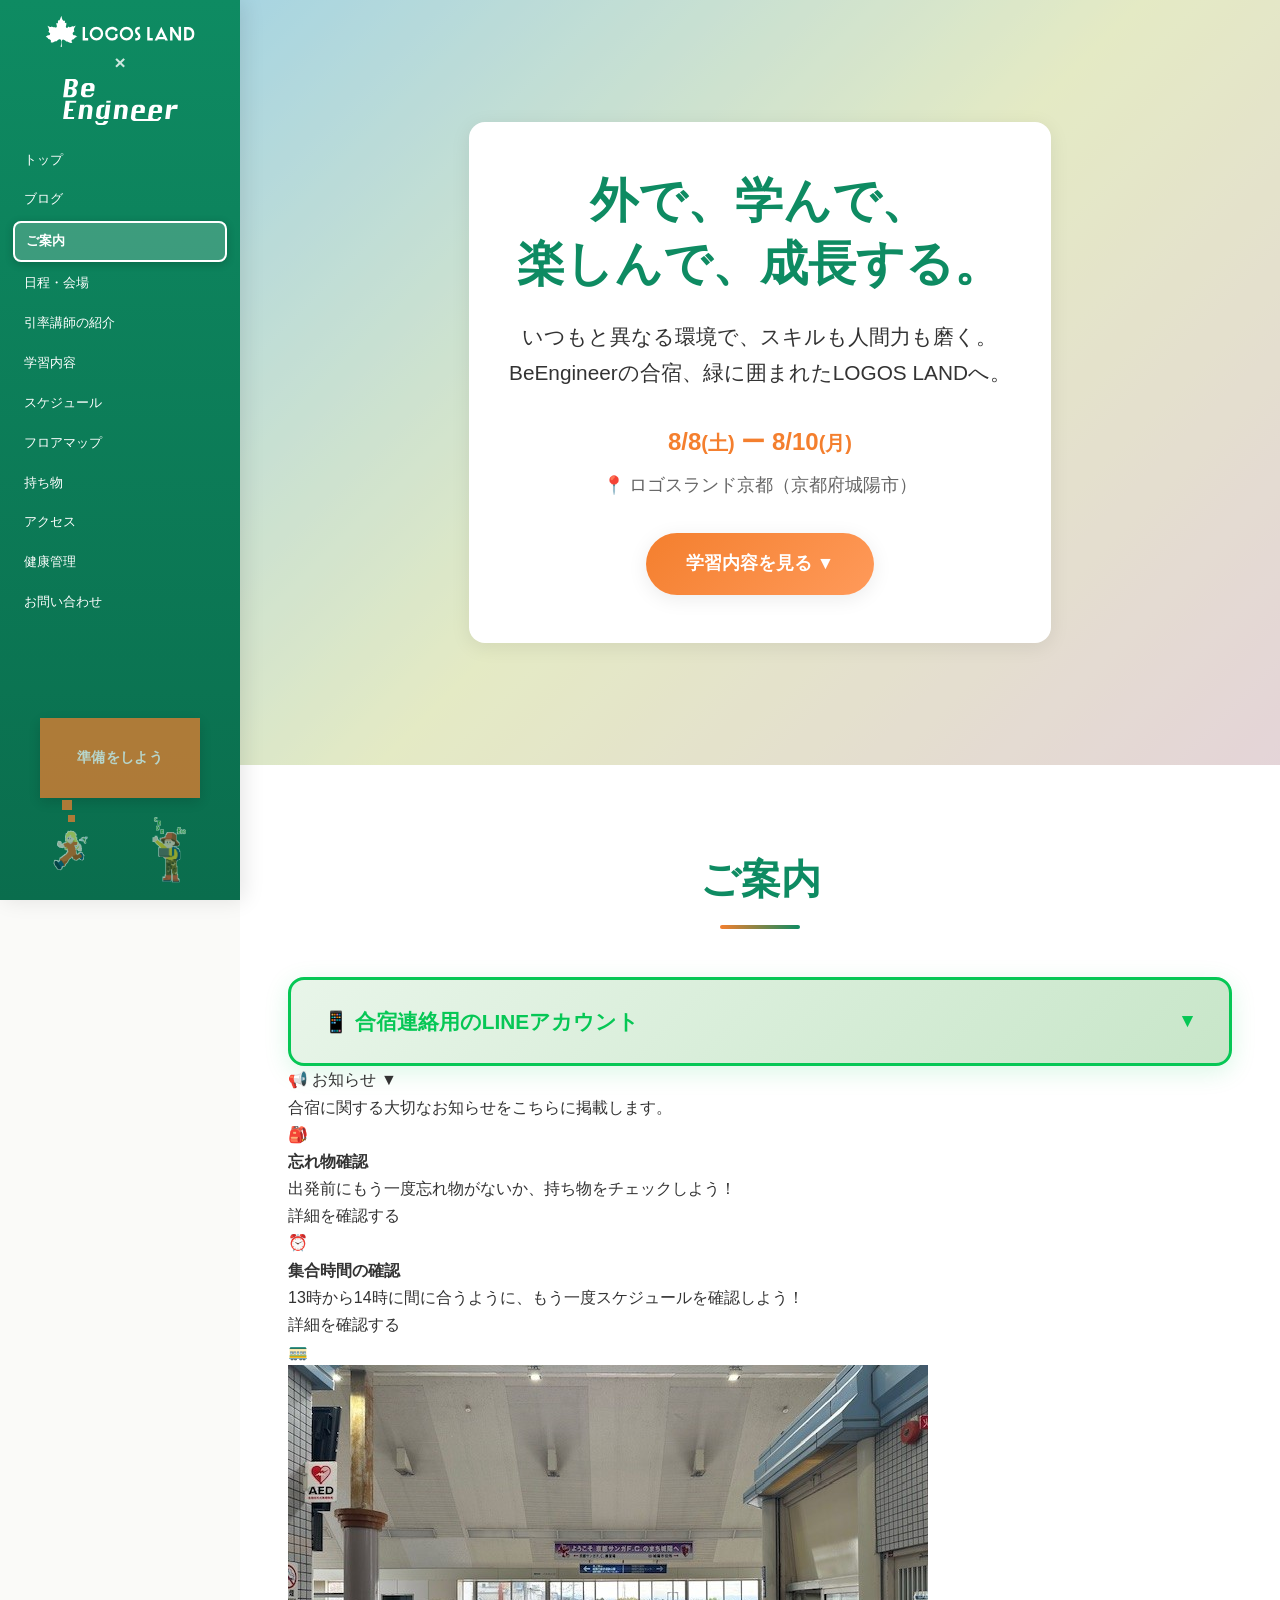
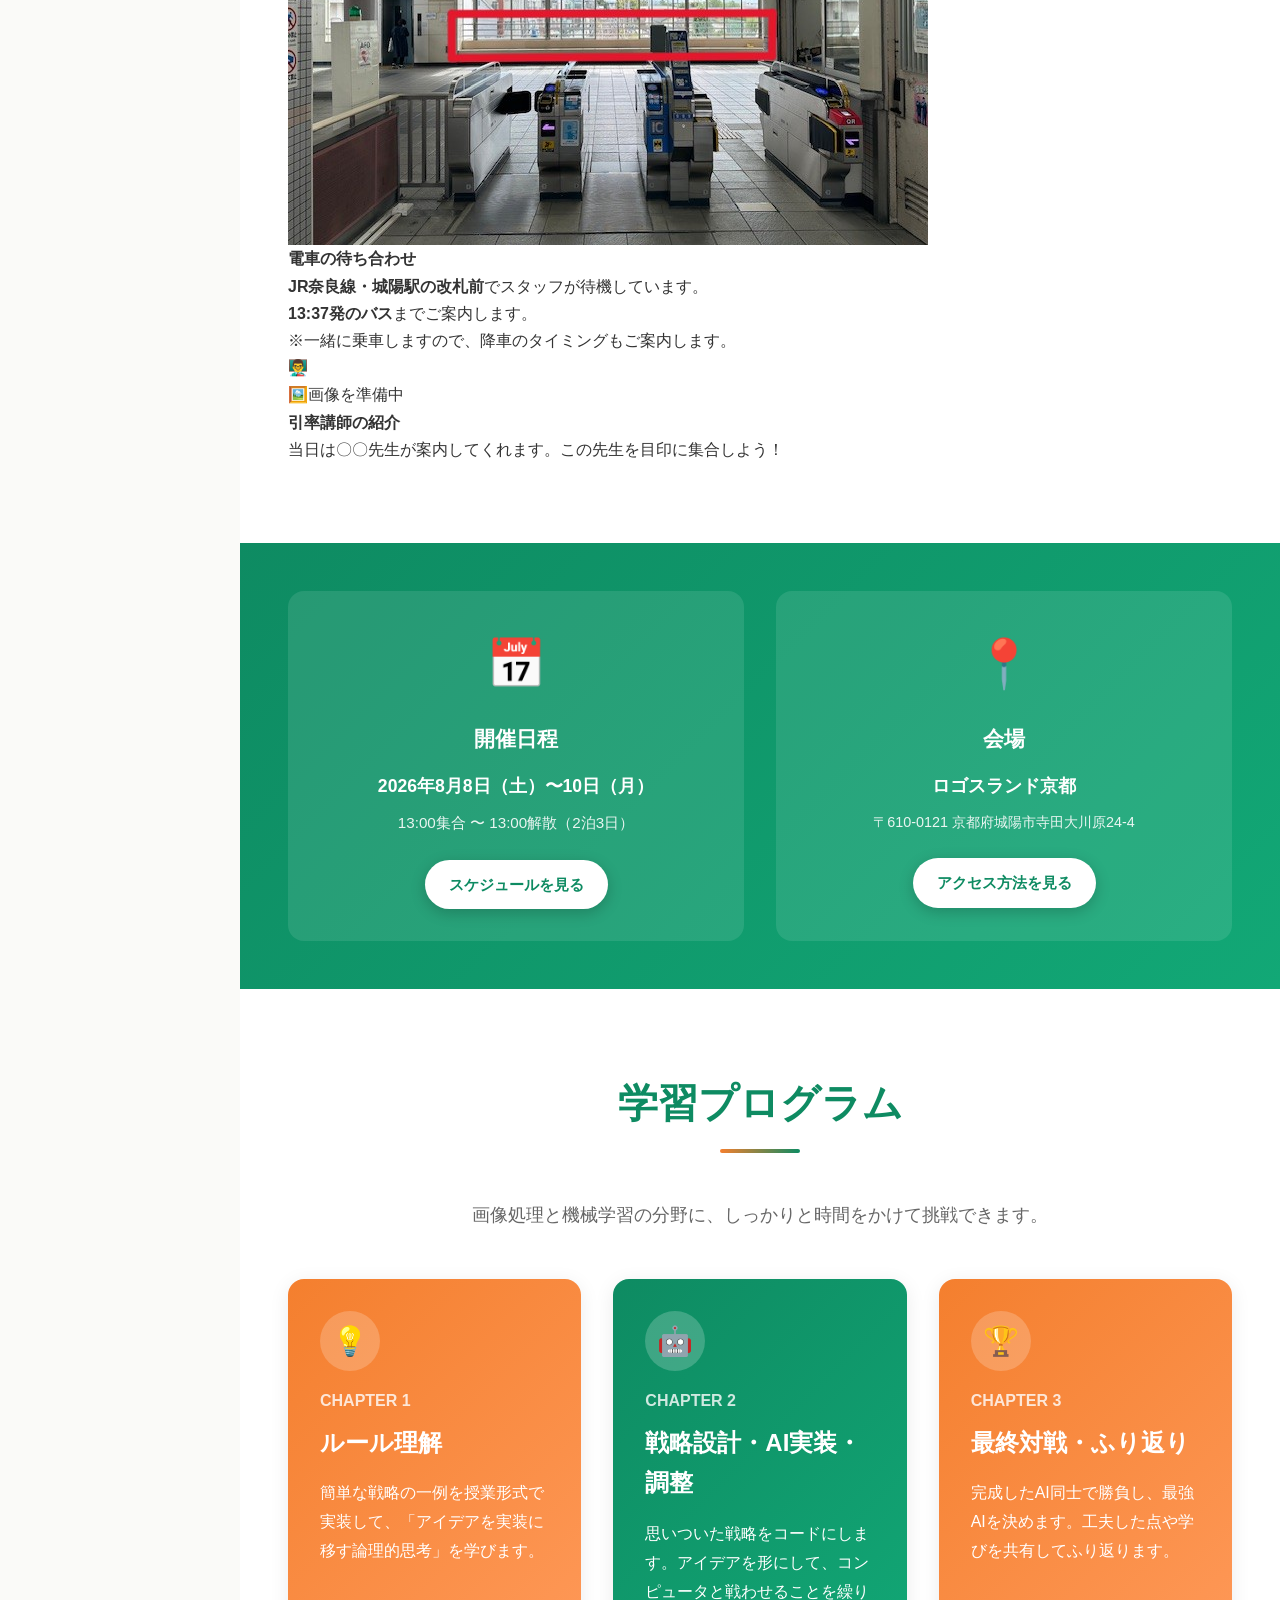
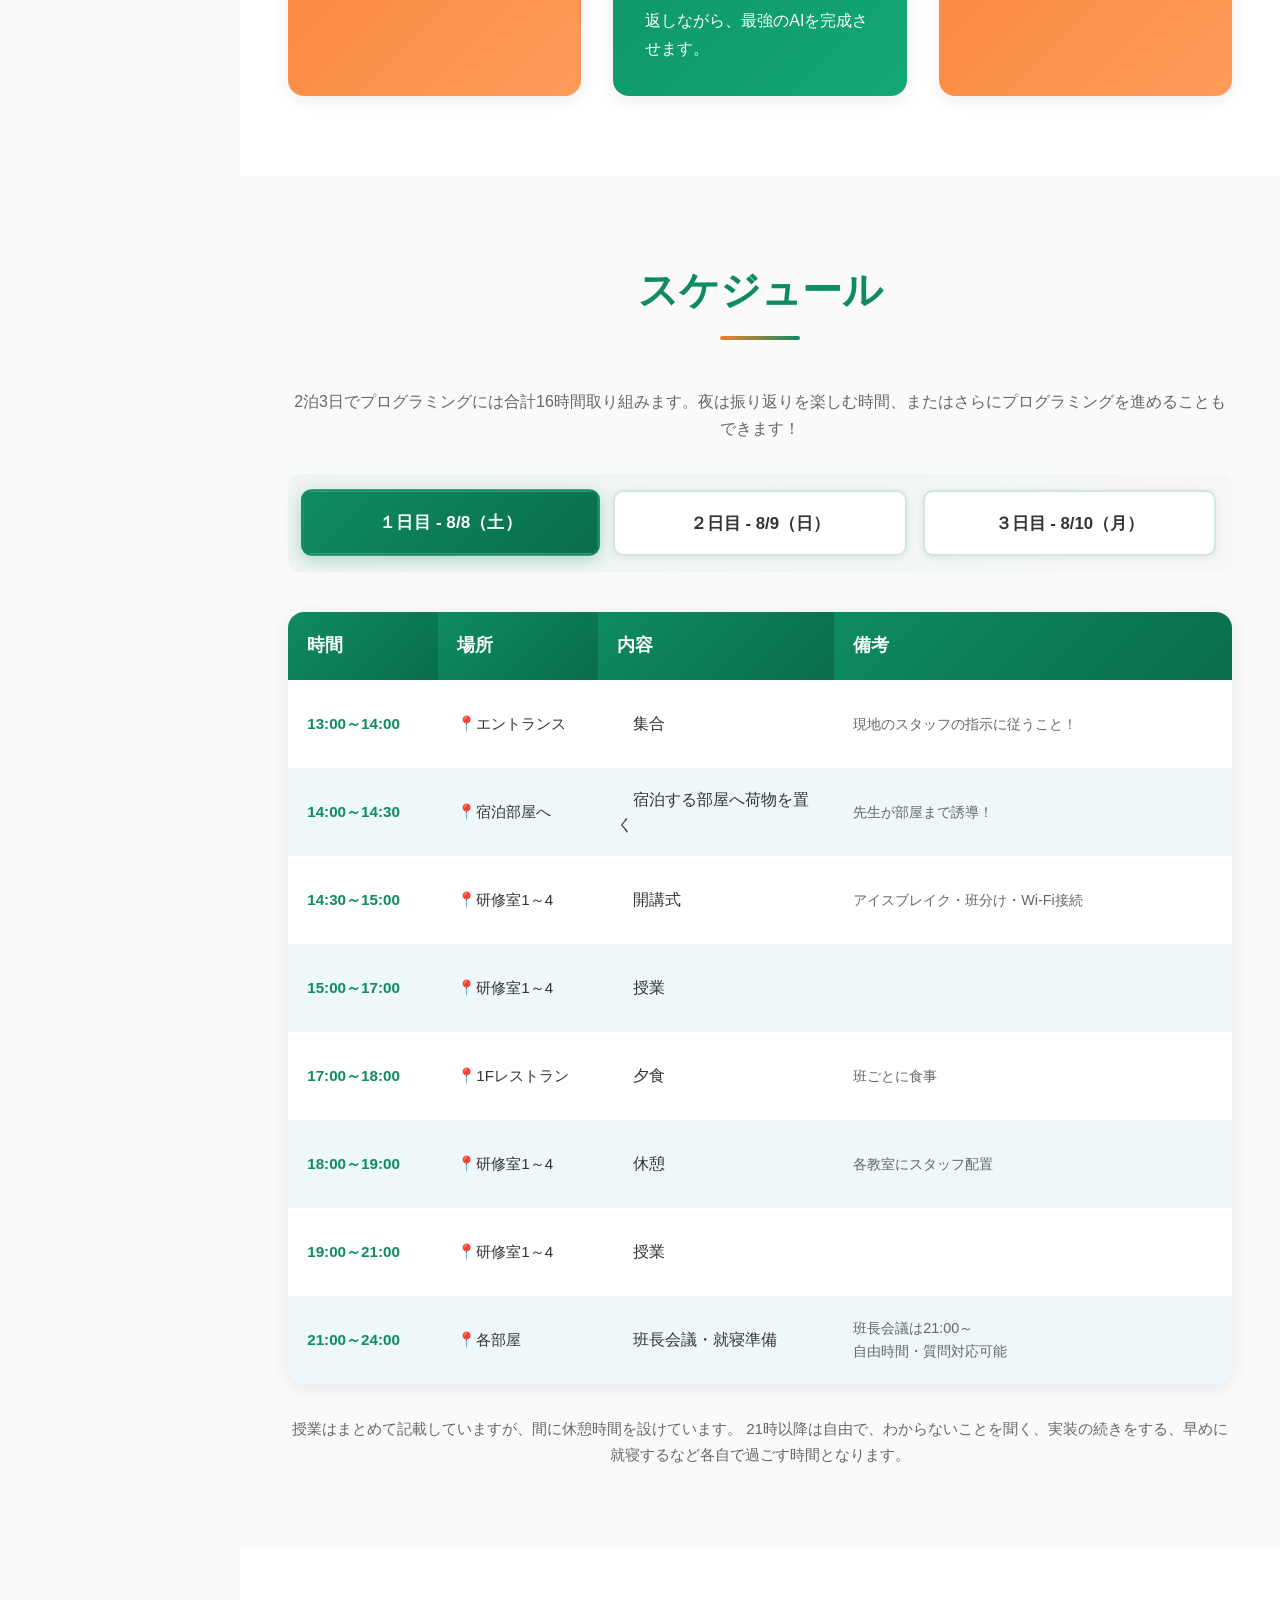
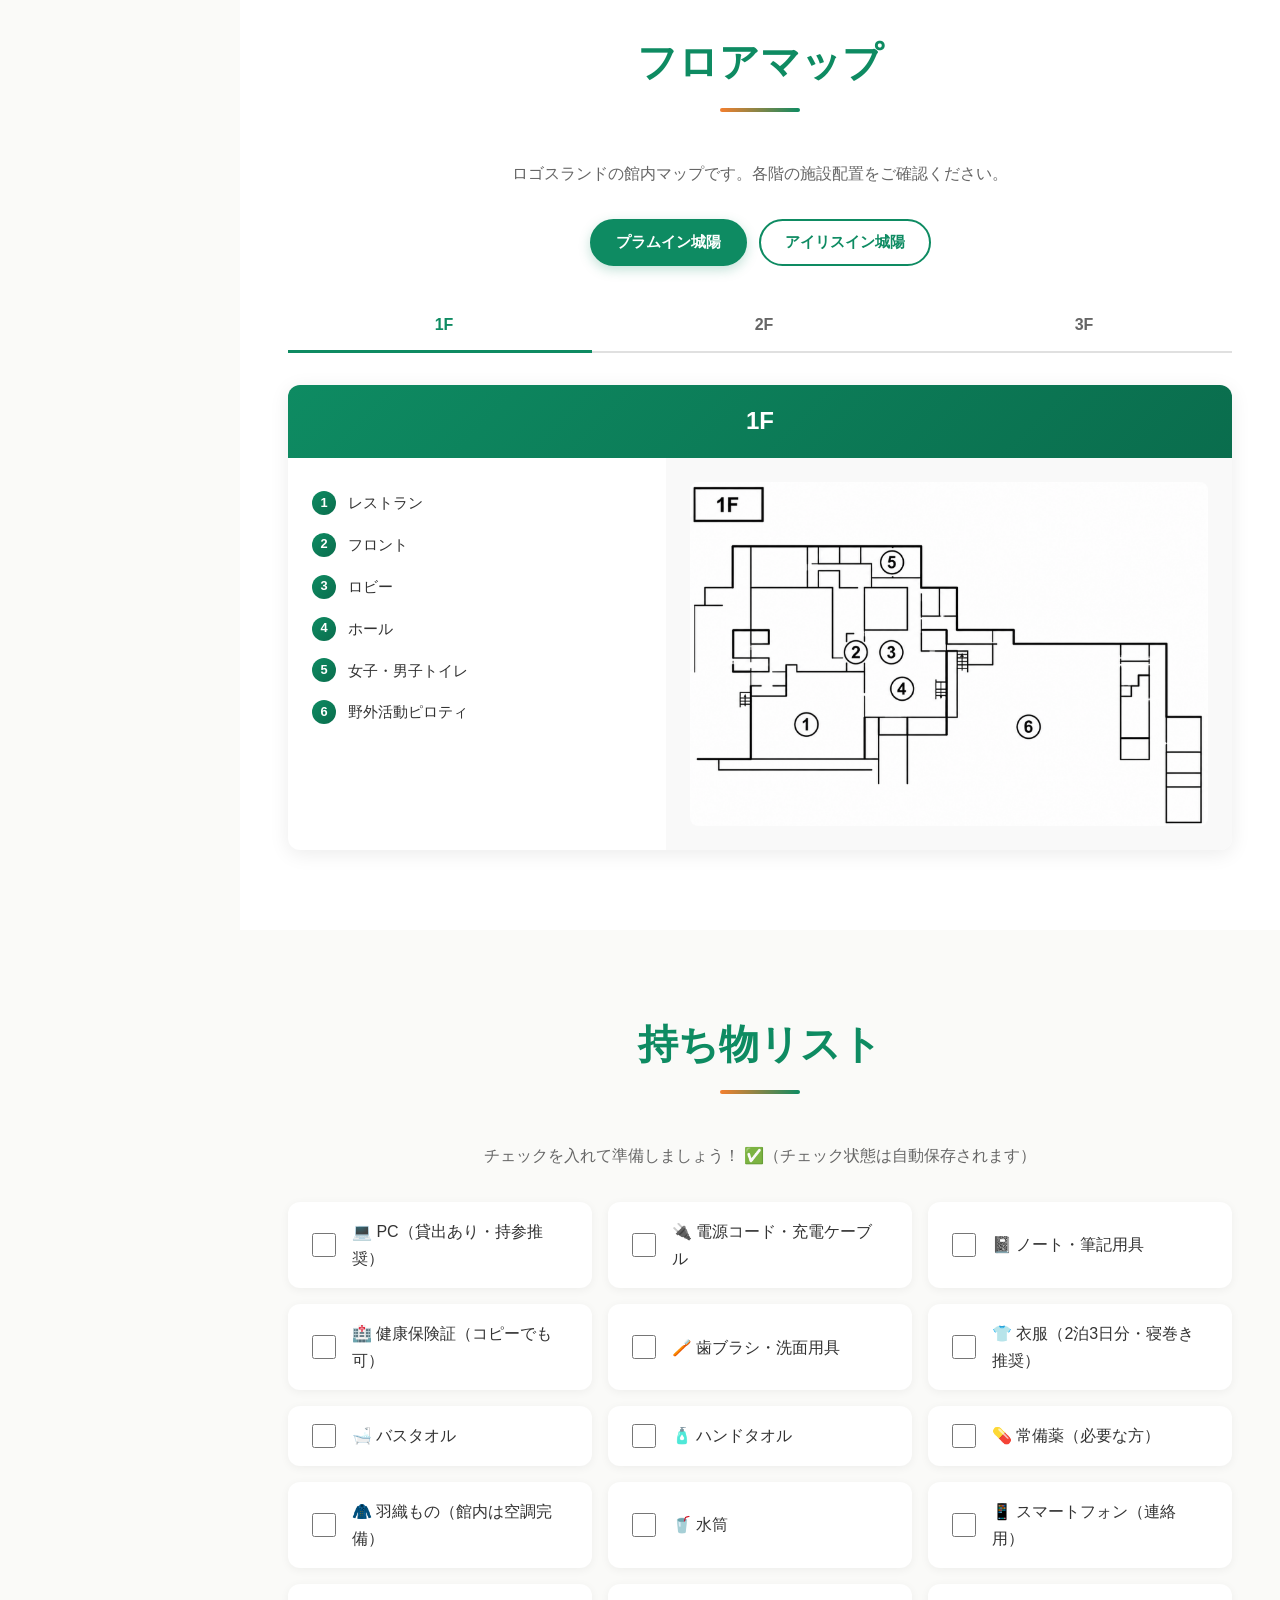
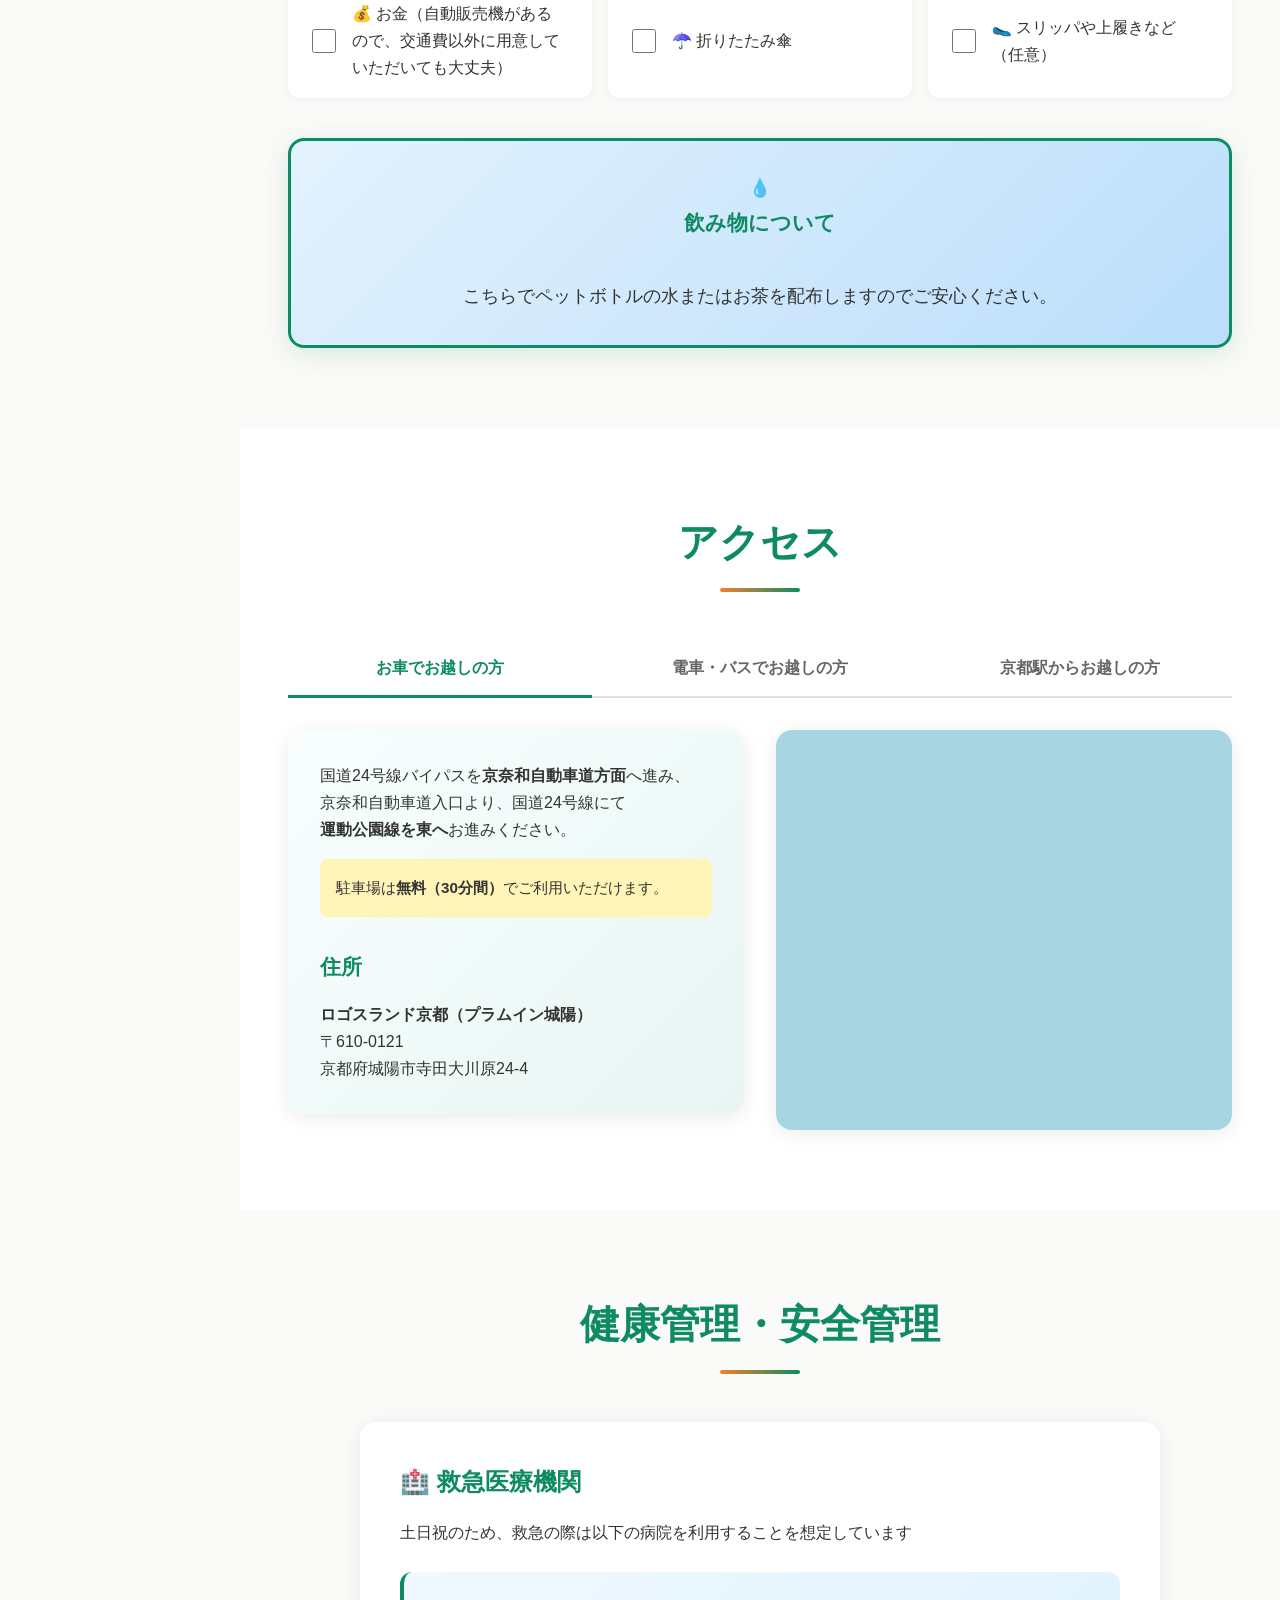
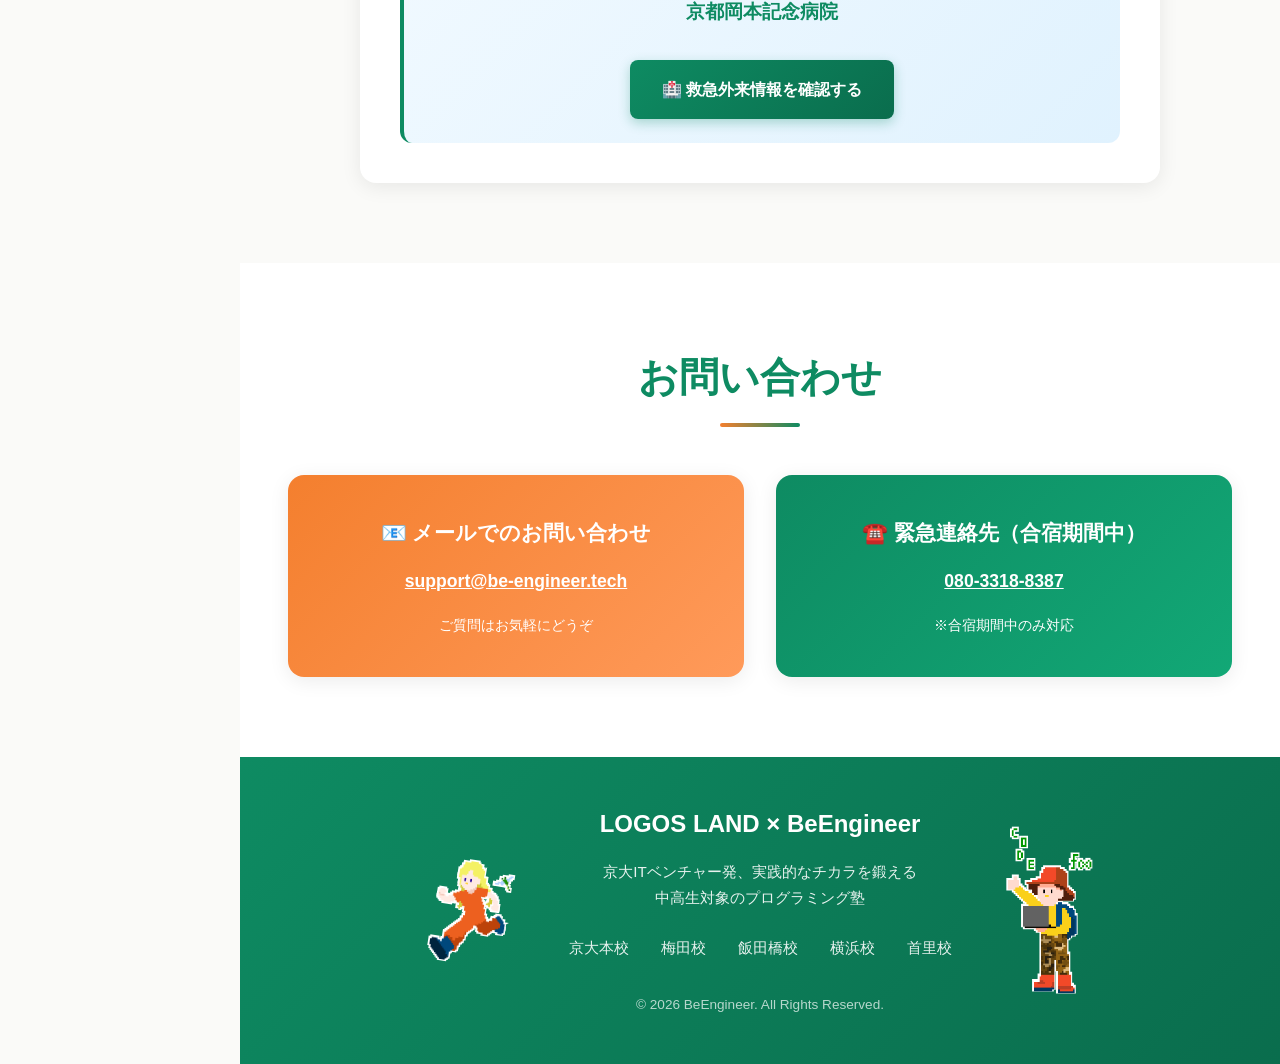
==== commit f73c376b: "LINEQRコードを今年版に変更しました。" ====
--- a/index.html
+++ b/index.html
@@ -81,9 +81,9 @@
                             <img src="assets/fav/dot_boy.svg" alt="キャラクター" class="line-character-img">
                         </div>
                         <div class="line-qr-section">
-                            <img src="assets/guide/BeEnCamp2025.png" alt="BeEngineer合宿2026 LINE QRコード" class="line-qr-code">
+                            <img src="assets/guide/BeEn2026LINE_QR.png" alt="BeEngineer合宿2026 LINE QRコード" class="line-qr-code">
                             <p class="line-link">
-                                <a href="https://lin.ee/YmIR4RE" target="_blank" rel="noopener noreferrer">https://lin.ee/YmIR4RE</a>
+                                <a href="https://lin.ee/WqdaffN" target="_blank" rel="noopener noreferrer">https://lin.ee/WqdaffN</a>
                             </p>
                             <div class="line-text-section">
                                 <p class="line-account-name">
--- a/styles.css
+++ b/styles.css
@@ -847,6 +847,17 @@
   }
 }
 
+@keyframes fadeIn {
+  from {
+    opacity: 0;
+    transform: translateY(8px);
+  }
+  to {
+    opacity: 1;
+    transform: translateY(0);
+  }
+}
+
 .line-qr-section {
   flex-shrink: 0;
   display: flex;
@@ -1096,222 +1107,366 @@
 }
 
 /* ============================================
-   お知らせセクション
+   引率講師の紹介
    ============================================ */
 
-.news-box {
-  background: linear-gradient(135deg, #FFF8EF 0%, #FFEFD9 100%);
-  border: 3px solid var(--color-secondary);
-  border-radius: var(--border-radius);
-  padding: 0;
-  margin-top: 2rem;
-  box-shadow: 0 6px 25px rgba(244, 127, 46, 0.15);
-  overflow: hidden;
-}
-
-/* 開閉ヘッダー（LINEセクションと同じ挙動） */
-.news-toggle-header {
+/* 校舎タブ */
+.teachers-tabs {
   display: flex;
-  justify-content: space-between;
-  align-items: center;
-  padding: 1.5rem 2rem;
+  flex-wrap: wrap;
+  gap: 0.75rem;
+  justify-content: center;
+  margin: 0 0 2rem;
+}
+
+.teachers-tab-btn {
+  padding: 0.7rem 1.5rem;
+  background-color: var(--color-white);
+  border: 2px solid var(--color-primary);
+  border-radius: 999px;
+  color: var(--color-primary);
+  font-size: 0.95rem;
+  font-weight: 600;
   cursor: pointer;
-  transition: background-color 0.3s ease;
-}
-
-.news-toggle-header:hover {
-  background-color: rgba(244, 127, 46, 0.1);
-}
-
-.news-toggle-title {
-  font-size: 1.3rem;
-  font-weight: bold;
-  color: var(--color-secondary);
-}
-
-.news-toggle-icon {
-  font-size: 1.2rem;
-  color: var(--color-secondary);
-  transition: transform 0.3s ease;
-}
-
-.news-box.active .news-toggle-icon {
-  transform: rotate(180deg);
-}
-
-/* 開閉する中身 */
-.news-content-wrapper {
-  max-height: 0;
-  overflow: hidden;
-  opacity: 0;
-  transition: max-height 0.5s ease, opacity 0.3s ease, padding 0.3s ease;
-  padding: 0 2rem;
-}
-
-.news-box.active .news-content-wrapper {
-  max-height: 4000px;
-  opacity: 1;
-  padding: 0 2rem 2rem 2rem;
-}
-
-.news-intro {
-  text-align: center;
-  font-size: 1.05rem;
-  color: var(--color-text-light);
-  line-height: 1.8;
-  margin-bottom: 2rem;
-}
-
-.news-list {
+  transition: background-color 0.25s ease, color 0.25s ease, box-shadow 0.25s ease;
+  font-family: inherit;
+}
+
+.teachers-tab-btn:hover {
+  background-color: rgba(14, 139, 98, 0.08);
+}
+
+.teachers-tab-btn.active {
+  background-color: var(--color-primary);
+  color: var(--color-white);
+  box-shadow: 0 4px 12px rgba(14, 139, 98, 0.25);
+}
+
+/* 校舎パネル（タブ切り替え） */
+.teachers-panel {
+  display: none;
+}
+
+.teachers-panel.active {
+  display: block;
+  animation: fadeIn 0.4s ease;
+}
+
+/* 講師カードのグリッド（2カラム） */
+.teachers-grid {
   display: grid;
   grid-template-columns: repeat(2, 1fr);
   gap: 1.5rem;
 }
 
-.news-card {
+/* 講師カード（丸い顔・名前・詳細ボタン） */
+.teacher-card {
   display: flex;
   flex-direction: column;
+  align-items: center;
+  text-align: center;
   background-color: var(--color-white);
-  border-radius: 12px;
-  padding: 1.5rem;
+  border: 2px solid var(--color-pastel-green);
+  border-radius: var(--border-radius);
   box-shadow: var(--shadow-soft);
-  border-top: 4px solid var(--color-primary);
+  padding: 2rem 1.5rem;
   transition: transform 0.3s ease, box-shadow 0.3s ease;
 }
 
-.news-card:hover {
+.teacher-card:hover {
   transform: translateY(-4px);
   box-shadow: var(--shadow-hover);
 }
 
-/* カードごとにアクセントカラーを緑・オレンジで交互に */
-.news-card:nth-child(even) {
-  border-top-color: var(--color-secondary);
-}
-
-.news-card-icon {
-  font-size: 2.2rem;
-  line-height: 1;
-  margin-bottom: 0.8rem;
-}
-
-/* 画像枠（顔写真など） */
-.news-card-image {
-  width: 100%;
-  aspect-ratio: 4 / 3;
-  border-radius: 10px;
+.teacher-card-empty {
+  border-style: dashed;
+  border-color: #D5D5D5;
+}
+
+/* 丸い顔写真 */
+.teacher-photo-circle {
+  width: 130px;
+  height: 130px;
+  border-radius: 50%;
   overflow: hidden;
-  margin-bottom: 1rem;
   background-color: var(--color-pastel-green);
-}
-
-.news-card-image img {
+  border: 4px solid var(--color-white);
+  box-shadow: 0 4px 14px rgba(0, 0, 0, 0.12);
+  flex-shrink: 0;
+}
+
+.teacher-photo-circle img {
   width: 100%;
   height: 100%;
   object-fit: cover;
   display: block;
 }
 
-/* 画像未設定時のプレースホルダー（あとから差し替えやすい枠） */
-.news-card-image-placeholder {
+/* 写真未設定時のプレースホルダー */
+.teacher-photo-placeholder {
   display: flex;
-  flex-direction: column;
   align-items: center;
   justify-content: center;
-  gap: 0.4rem;
-  background-color: #FAFAF8;
+  background-color: var(--color-bg);
   border: 2px dashed #C9C9C9;
 }
 
-.news-card-image-icon {
-  font-size: 2rem;
-}
-
-.news-card-image-text {
-  font-size: 0.9rem;
-  color: var(--color-text-light);
-}
-
-.news-card-title {
+.teacher-photo-icon {
+  font-size: 3rem;
+  opacity: 0.5;
+}
+
+.teacher-card-name {
   font-size: 1.2rem;
   font-weight: bold;
   color: var(--color-primary);
-  margin-bottom: 0.6rem;
-}
-
-.news-card-desc {
-  font-size: 0.95rem;
-  color: var(--color-text);
-  line-height: 1.7;
-  margin-bottom: 1.2rem;
-  flex-grow: 1;
-}
-
-.news-card-link-area {
+  margin: 1.2rem 0 1.3rem;
+}
+
+.teacher-card-empty .teacher-card-name {
+  color: var(--color-text-light);
+}
+
+/* 詳細ボタン */
+.teacher-detail-btn {
   margin-top: auto;
-}
-
-.news-card-btn {
-  display: block;
-  width:60%;
-  text-align: center;
-  padding: 0.7rem 1rem;
+  padding: 0.65rem 1.8rem;
   background: linear-gradient(135deg, var(--color-secondary) 0%, #ff9a5a 100%);
   color: var(--color-white);
-  text-decoration: none;
+  border: none;
   border-radius: 50px;
+  font-size: 0.95rem;
   font-weight: bold;
-  font-size: 0.95rem;
+  font-family: inherit;
+  cursor: pointer;
   transition: all 0.3s ease;
   box-shadow: 0 4px 12px rgba(244, 127, 46, 0.25);
-  margin: 2rem auto 0;
-
-}
-
-.news-card-btn:hover {
+}
+
+.teacher-detail-btn:hover {
   transform: translateY(-2px);
   box-shadow: 0 6px 16px rgba(244, 127, 46, 0.35);
 }
 
-/* リンク未設定時の「準備中」表示 */
-.news-card-btn-disabled {
-  background: #C9C9C9;
-  color: var(--color-white);
-  cursor: not-allowed;
-  box-shadow: none;
-}
-
-.news-card-btn-disabled:hover {
-  transform: none;
-  box-shadow: none;
-}
-
-.news-empty {
+.teachers-empty {
   text-align: center;
   color: var(--color-text-light);
   padding: 2rem 0;
 }
 
+/* ---- 講師モーダル（ポップアップ）---- */
+.teacher-modal {
+  display: none;
+  position: fixed;
+  inset: 0;
+  z-index: 2600;
+  align-items: center;
+  justify-content: center;
+  padding: 1.5rem;
+}
+
+.teacher-modal.open {
+  display: flex;
+  animation: fadeIn 0.25s ease;
+}
+
+.teacher-modal-overlay {
+  position: absolute;
+  inset: 0;
+  background-color: rgba(0, 0, 0, 0.5);
+}
+
+.teacher-modal-panel {
+  position: relative;
+  z-index: 1;
+  background-color: var(--color-white);
+  border-radius: var(--border-radius);
+  width: 100%;
+  max-width: 520px;
+  max-height: 85vh;
+  overflow-y: auto;
+  padding: 2.5rem 2rem 2rem;
+  text-align: center;
+  box-shadow: 0 20px 60px rgba(0, 0, 0, 0.3);
+}
+
+.teacher-modal-close {
+  position: absolute;
+  top: 0.8rem;
+  right: 0.8rem;
+  width: 40px;
+  height: 40px;
+  border-radius: 50%;
+  background-color: var(--color-bg);
+  border: none;
+  font-size: 1.5rem;
+  line-height: 1;
+  color: var(--color-text);
+  cursor: pointer;
+  display: flex;
+  align-items: center;
+  justify-content: center;
+  transition: background-color 0.25s ease;
+}
+
+.teacher-modal-close:hover {
+  background-color: #EAEAE6;
+}
+
+.teacher-modal-photo-area {
+  display: flex;
+  justify-content: center;
+  margin-bottom: 1.2rem;
+}
+
+/* モーダル内の写真は元画像（長方形）を角丸で表示 */
+.teacher-modal-photo-rect {
+  width: 100%;
+  max-width: 300px;
+  border-radius: 14px;
+  overflow: hidden;
+  background-color: var(--color-pastel-green);
+  box-shadow: 0 6px 20px rgba(0, 0, 0, 0.15);
+}
+
+.teacher-modal-photo-rect img {
+  width: 100%;
+  height: auto;
+  display: block;
+}
+
+/* 写真プレースホルダー（モーダル・長方形） */
+.teacher-modal-photo-rect.teacher-photo-placeholder {
+  aspect-ratio: 3 / 4;
+  display: flex;
+  align-items: center;
+  justify-content: center;
+}
+
+.teacher-modal-name {
+  font-size: 1.5rem;
+  font-weight: bold;
+  color: var(--color-primary);
+  margin-bottom: 1.2rem;
+}
+
+/* 所属・趣味 */
+.teacher-modal-meta {
+  margin: 0 0 1.5rem;
+  text-align: left;
+  border: 1px solid var(--color-pastel-green);
+  border-radius: 10px;
+  overflow: hidden;
+}
+
+.teacher-modal-meta-row {
+  display: flex;
+  align-items: stretch;
+  border-bottom: 1px solid var(--color-pastel-green);
+}
+
+.teacher-modal-meta-row:last-child {
+  border-bottom: none;
+}
+
+.teacher-modal-meta dt {
+  flex-shrink: 0;
+  width: 5.5rem;
+  padding: 0.7rem 1rem;
+  background-color: rgba(200, 230, 201, 0.35);
+  color: var(--color-primary);
+  font-weight: bold;
+  font-size: 0.95rem;
+}
+
+.teacher-modal-meta dd {
+  flex: 1;
+  margin: 0;
+  padding: 0.7rem 1rem;
+  color: var(--color-text);
+  font-size: 0.95rem;
+  line-height: 1.6;
+}
+
+.teacher-modal-message {
+  text-align: left;
+}
+
+.teacher-message-title {
+  display: inline-block;
+  font-size: 1.05rem;
+  font-weight: bold;
+  color: var(--color-secondary);
+  margin-bottom: 0.8rem;
+  padding: 0.3rem 1rem;
+  background-color: var(--color-pastel-yellow);
+  border-radius: 8px;
+}
+
+.teacher-modal-text {
+  font-size: 1rem;
+  color: var(--color-text);
+  line-height: 1.9;
+  white-space: pre-line;
+}
+
+/* モーダル表示中は背面のスクロールを止める */
+body.teacher-modal-open {
+  overflow: hidden;
+}
+
 /* スマホ表示の調整 */
 @media (max-width: 768px) {
-  .news-toggle-header {
-    padding: 1.2rem 1.2rem;
-  }
-
-  .news-toggle-title {
-    font-size: 1.15rem;
-  }
-
-  .news-content-wrapper {
-    padding: 0 1.2rem;
-  }
-
-  .news-box.active .news-content-wrapper {
-    padding: 0 1.2rem 1.5rem 1.2rem;
-  }
-
-  .news-list {
-    grid-template-columns: 1fr;
+  .teachers-tabs {
+    gap: 0.5rem;
+  }
+
+  .teachers-tab-btn {
+    flex: 1 1 auto;
+    padding: 0.6rem 1rem;
+    font-size: 0.88rem;
+  }
+
+  /* スマホでも2カラムを維持（見やすいよう余白と写真サイズを縮小） */
+  .teachers-grid {
+    gap: 1rem;
+  }
+
+  .teacher-card {
+    padding: 1.3rem 0.8rem;
+  }
+
+  .teacher-photo-circle {
+    width: 90px;
+    height: 90px;
+    border-width: 3px;
+  }
+
+  .teacher-photo-icon {
+    font-size: 2rem;
+  }
+
+  .teacher-card-name {
+    font-size: 1rem;
+    margin: 0.9rem 0 1rem;
+  }
+
+  .teacher-detail-btn {
+    padding: 0.55rem 1.2rem;
+    font-size: 0.85rem;
+  }
+
+  .teacher-modal-panel {
+    padding: 2.2rem 1.3rem 1.5rem;
+  }
+
+  .teacher-modal-photo.teacher-photo-circle {
+    width: 130px;
+    height: 130px;
+  }
+
+  .teacher-modal-name {
+    font-size: 1.3rem;
   }
 }
 
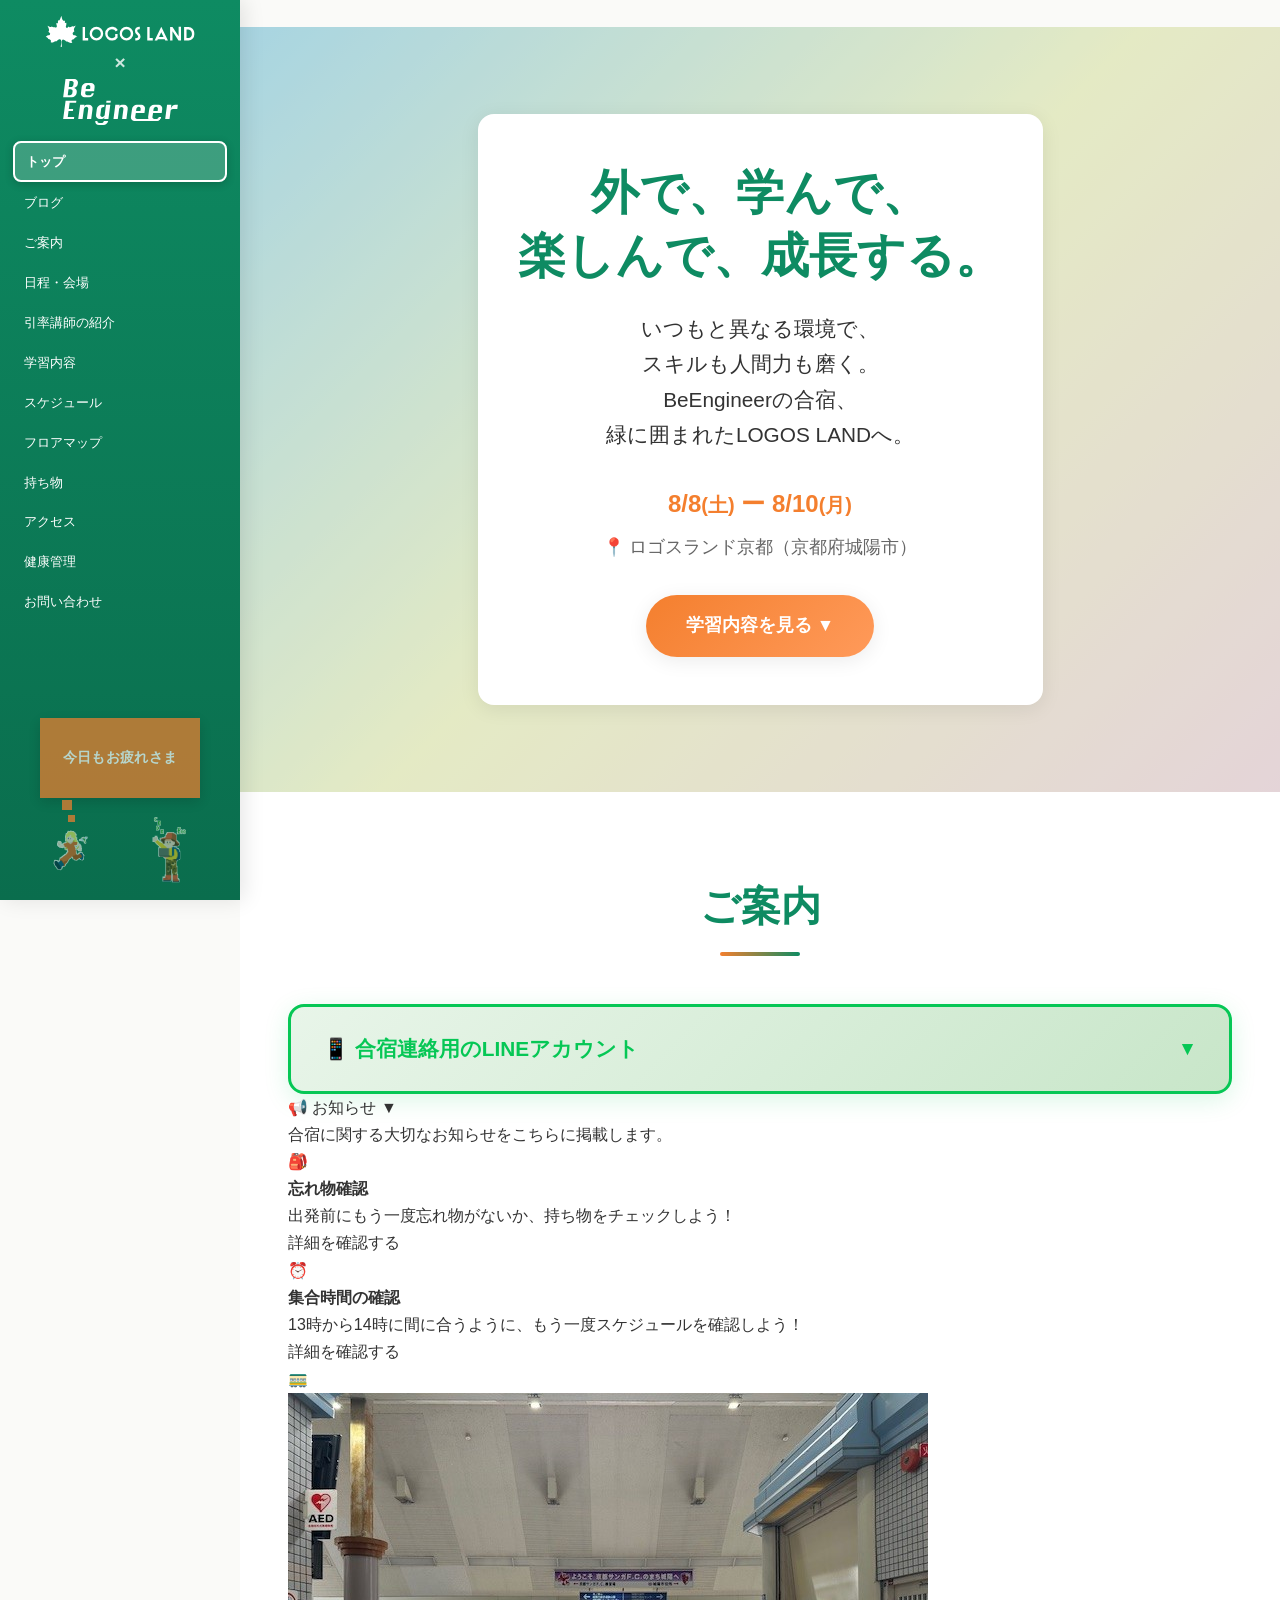
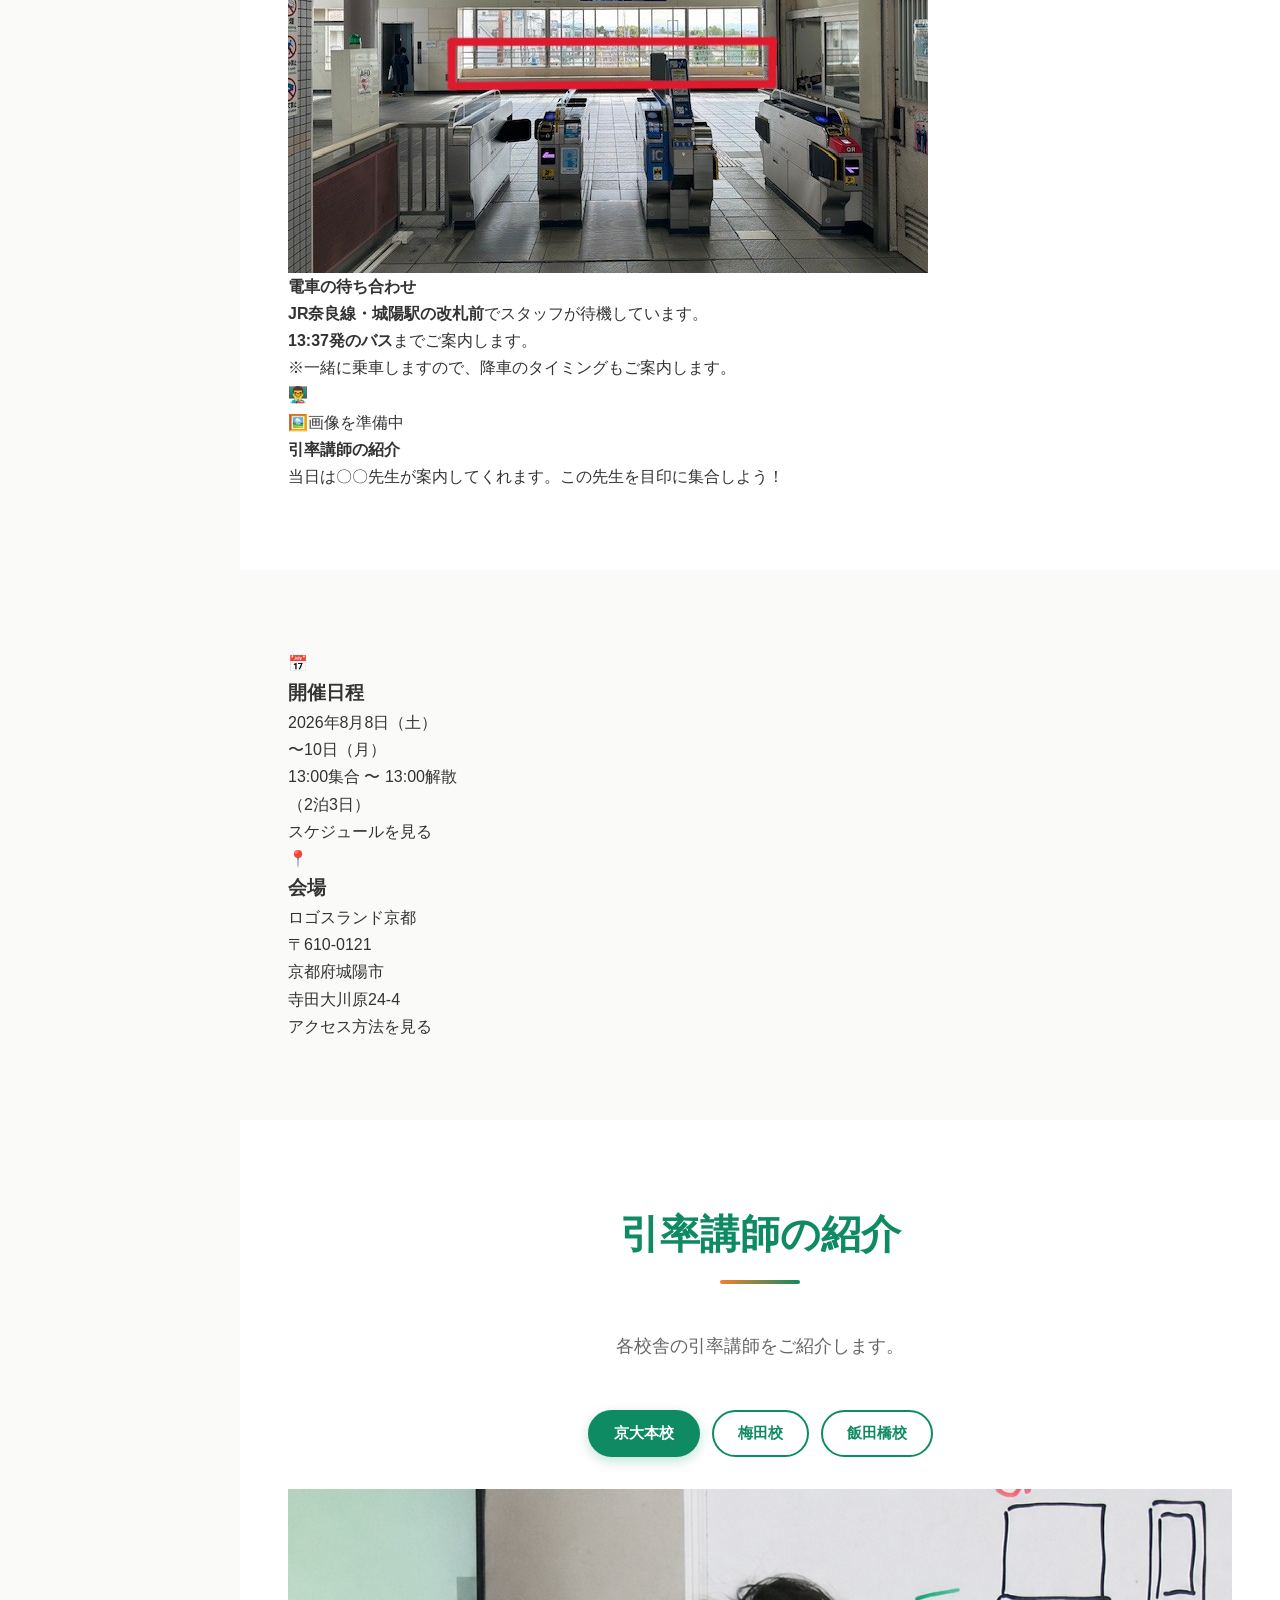
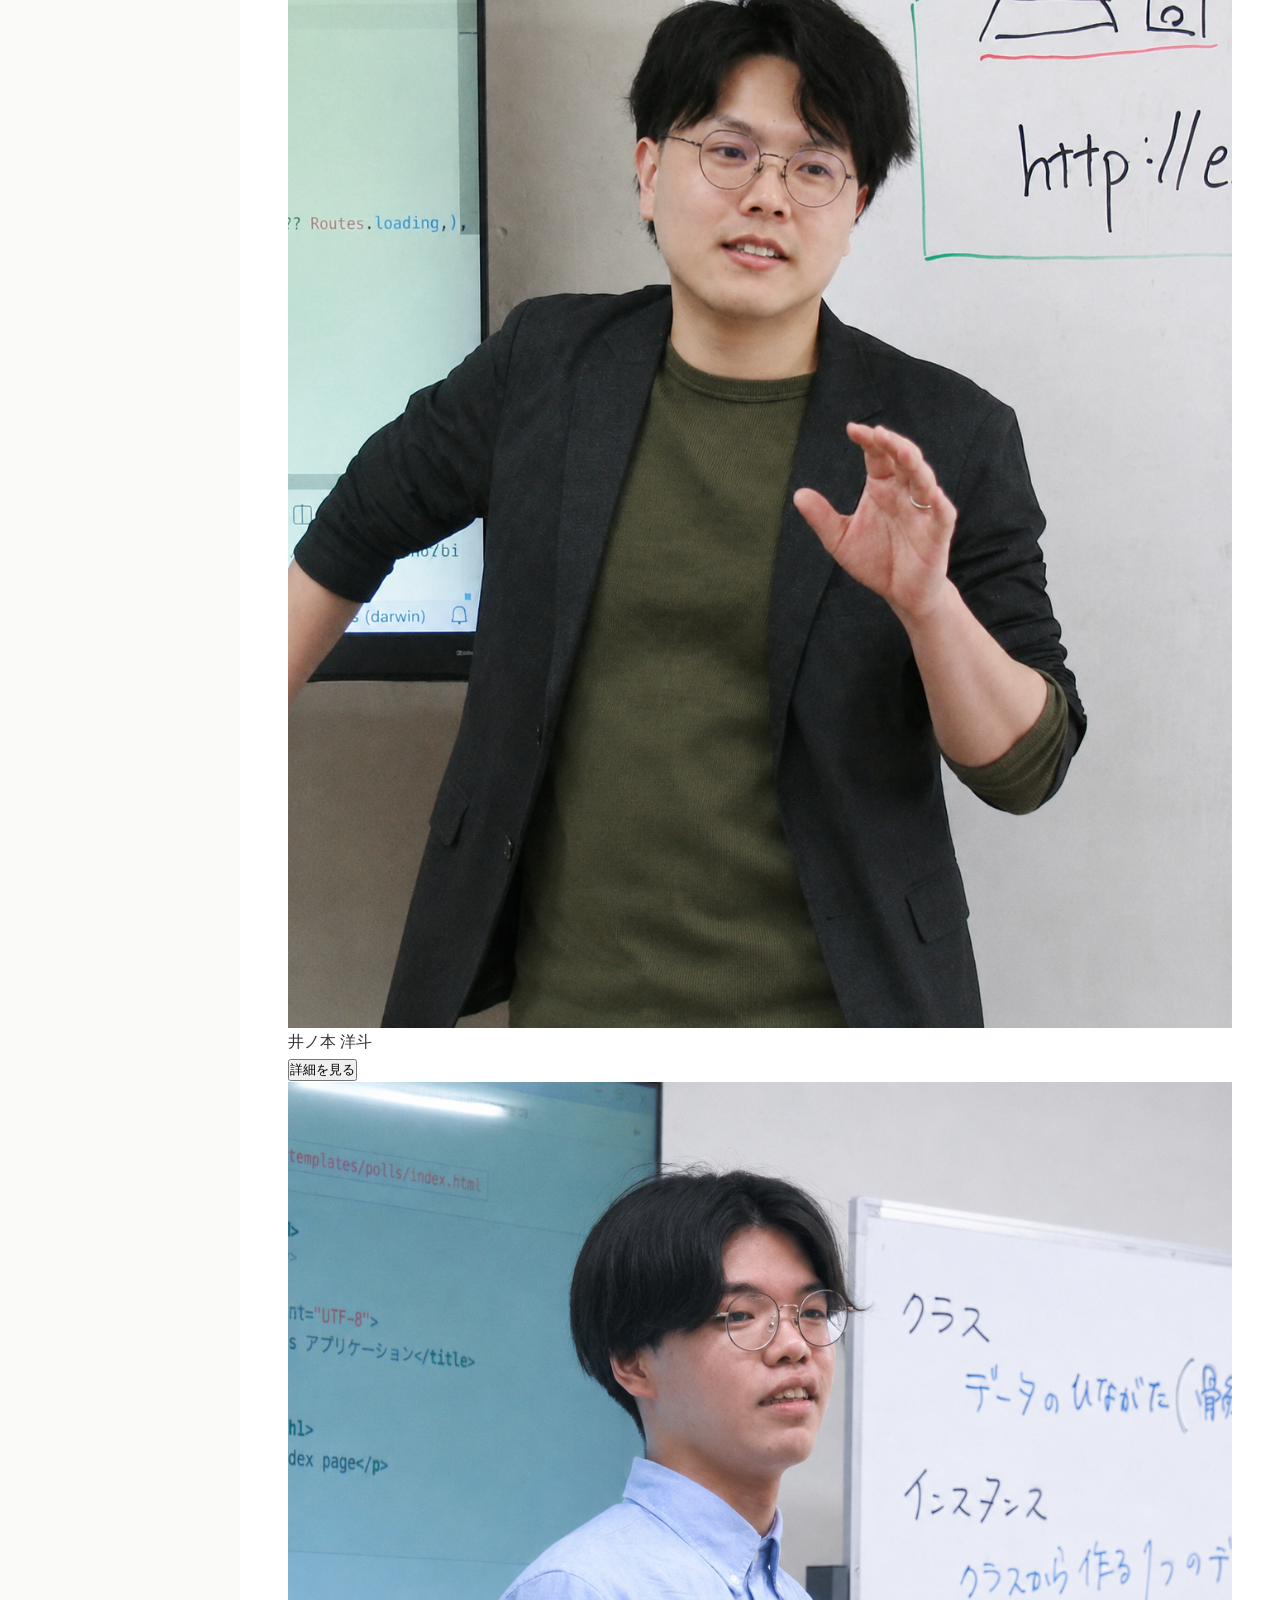
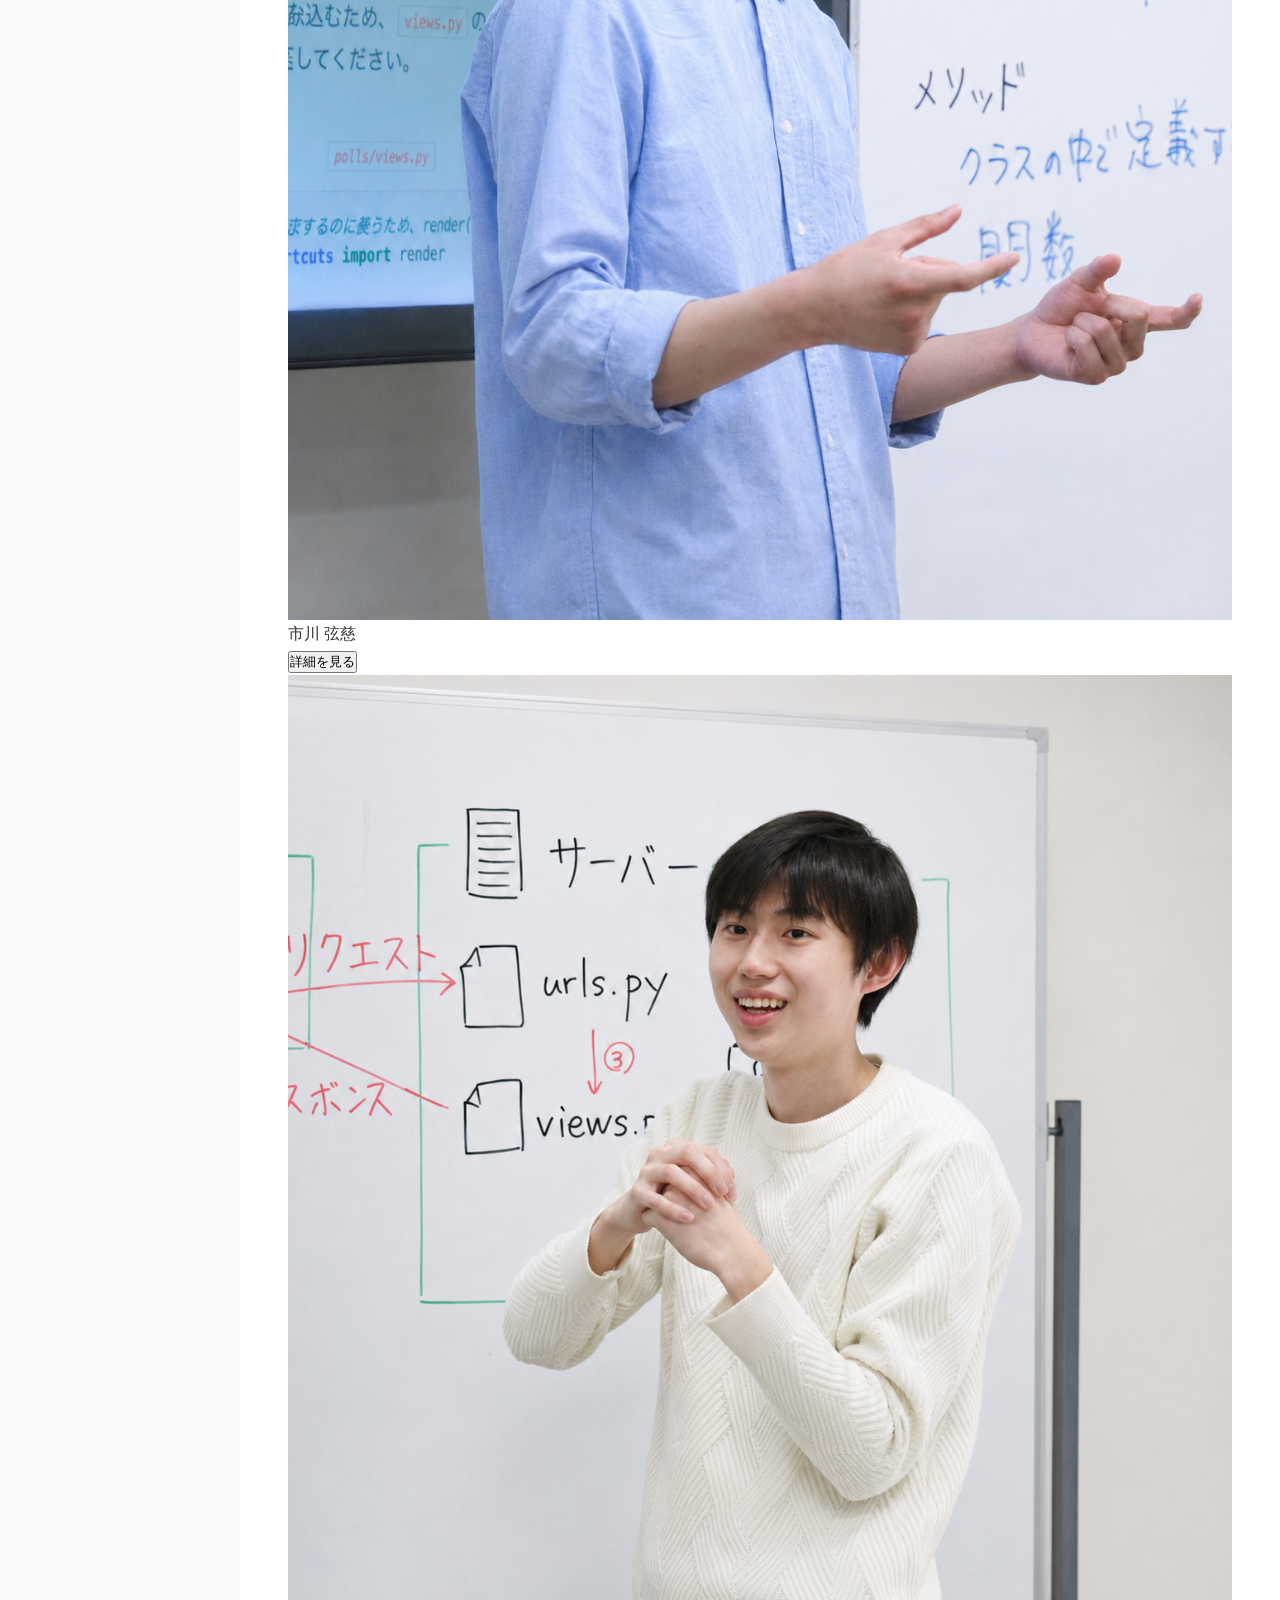
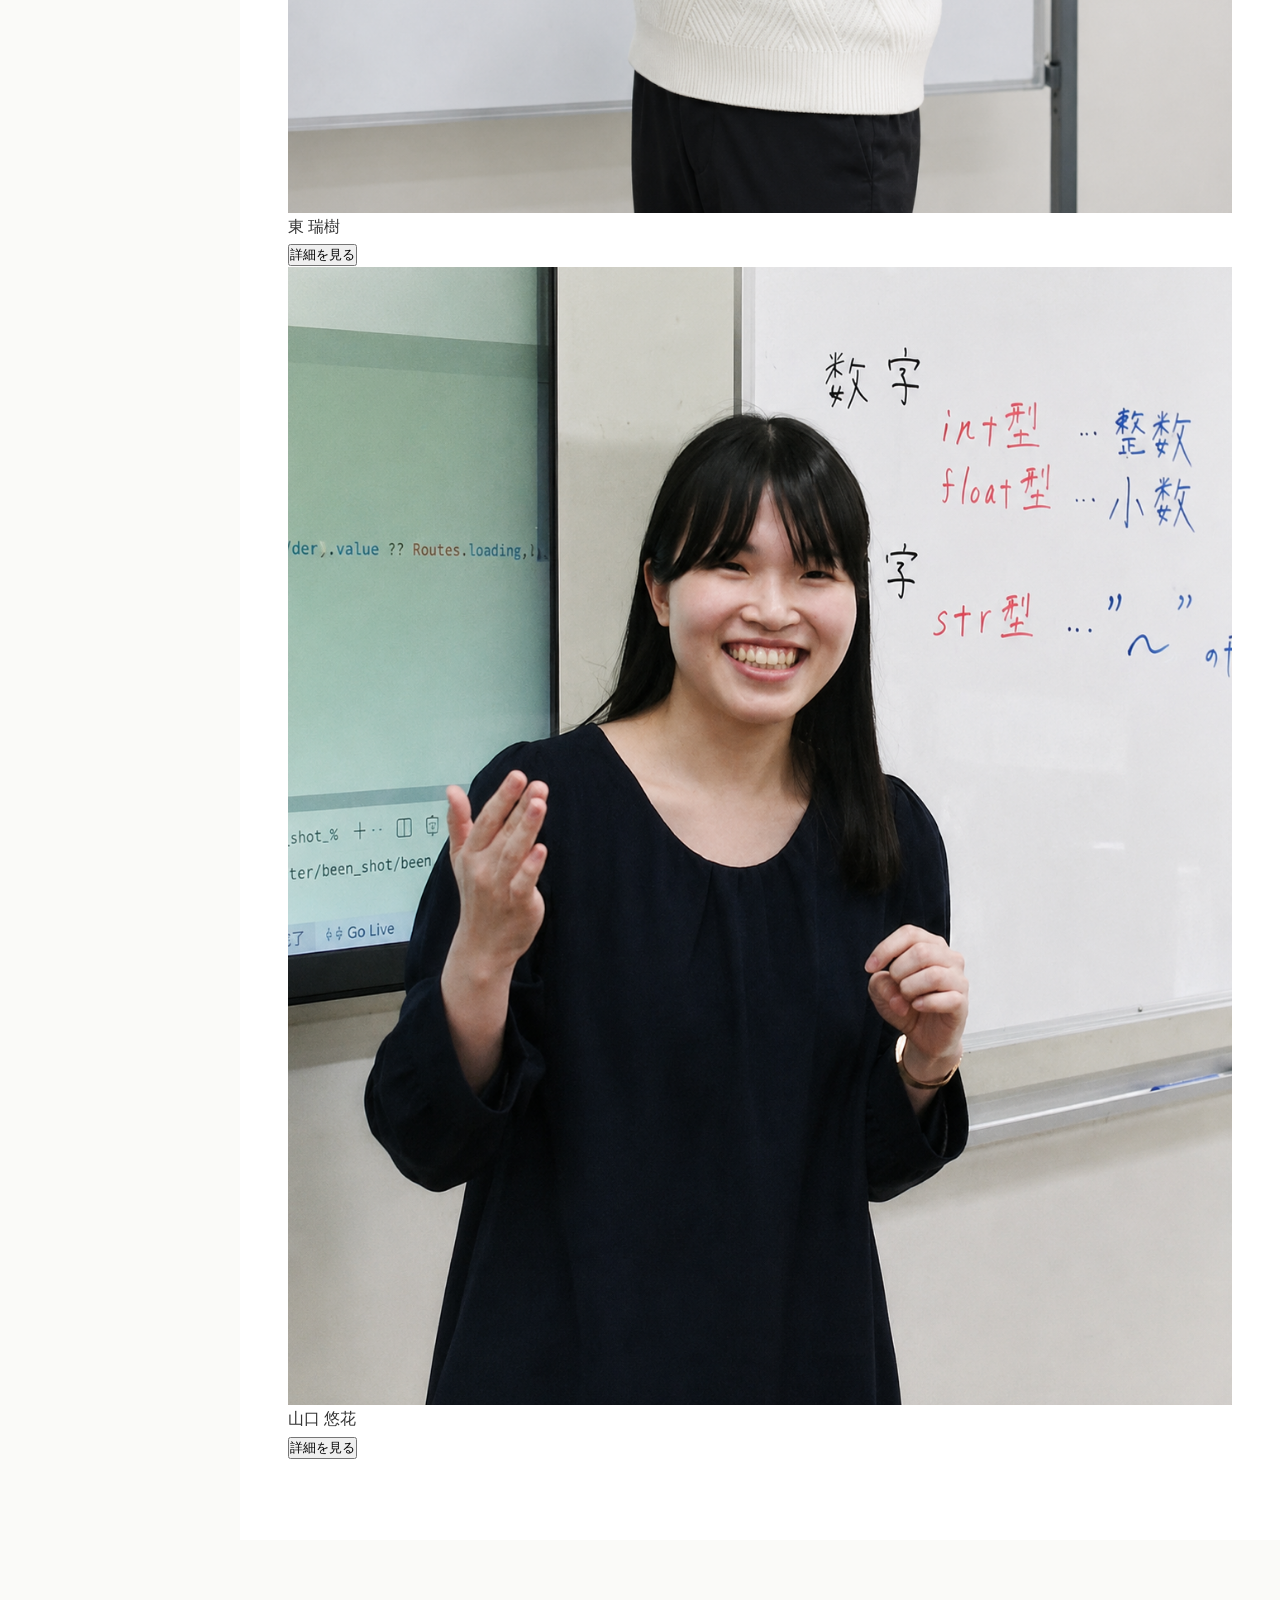
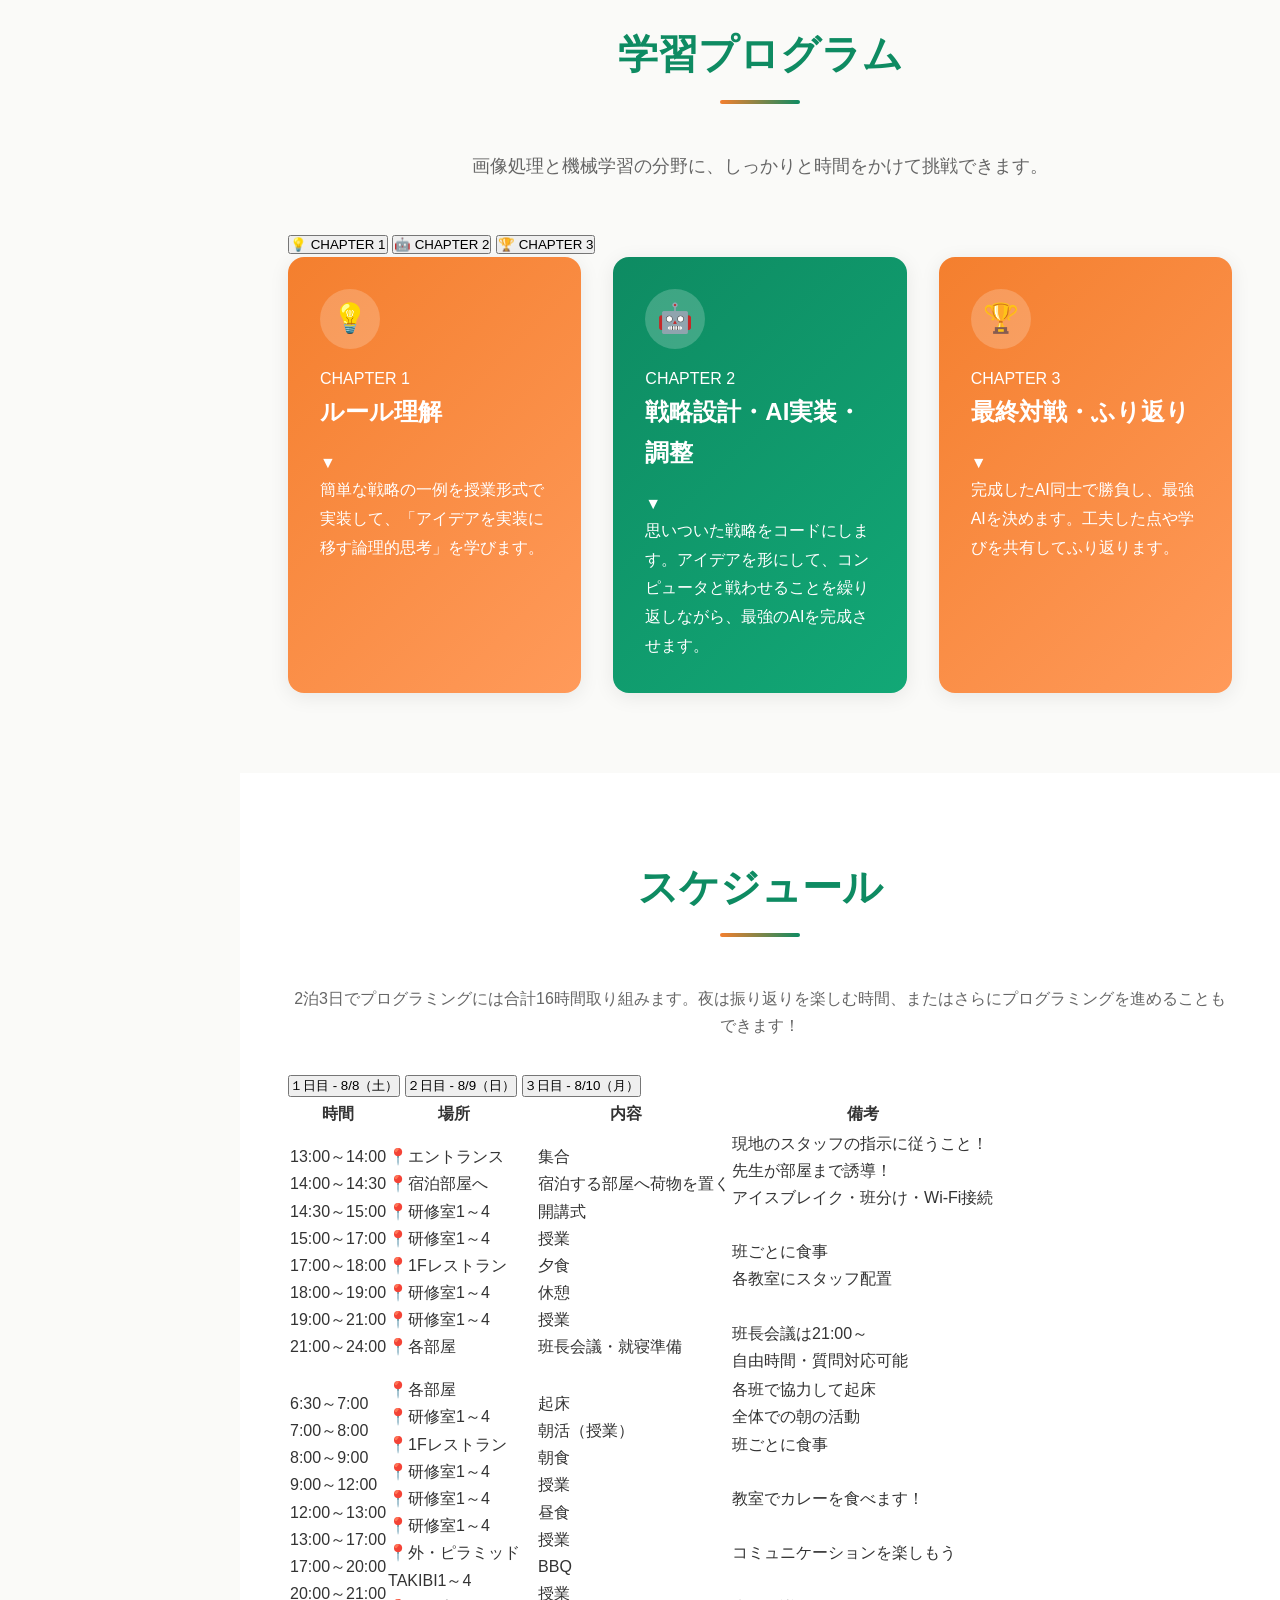
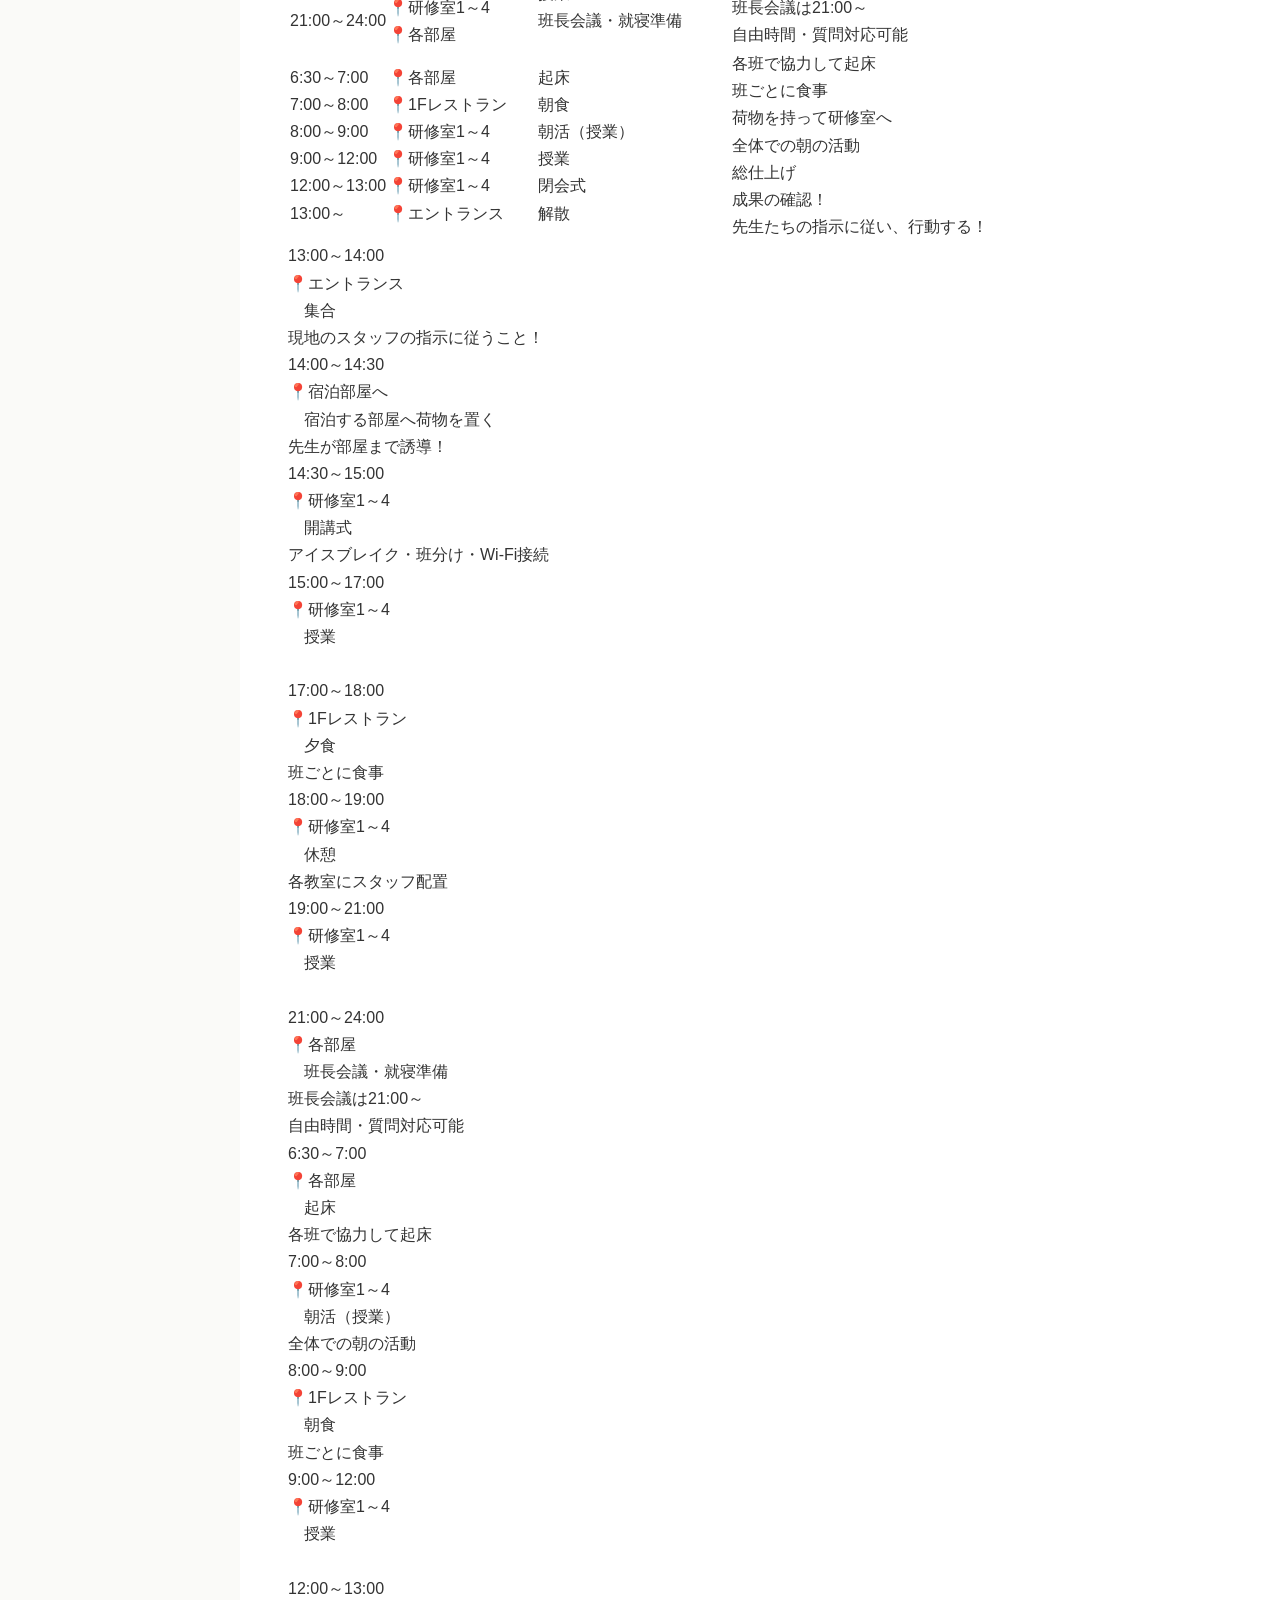
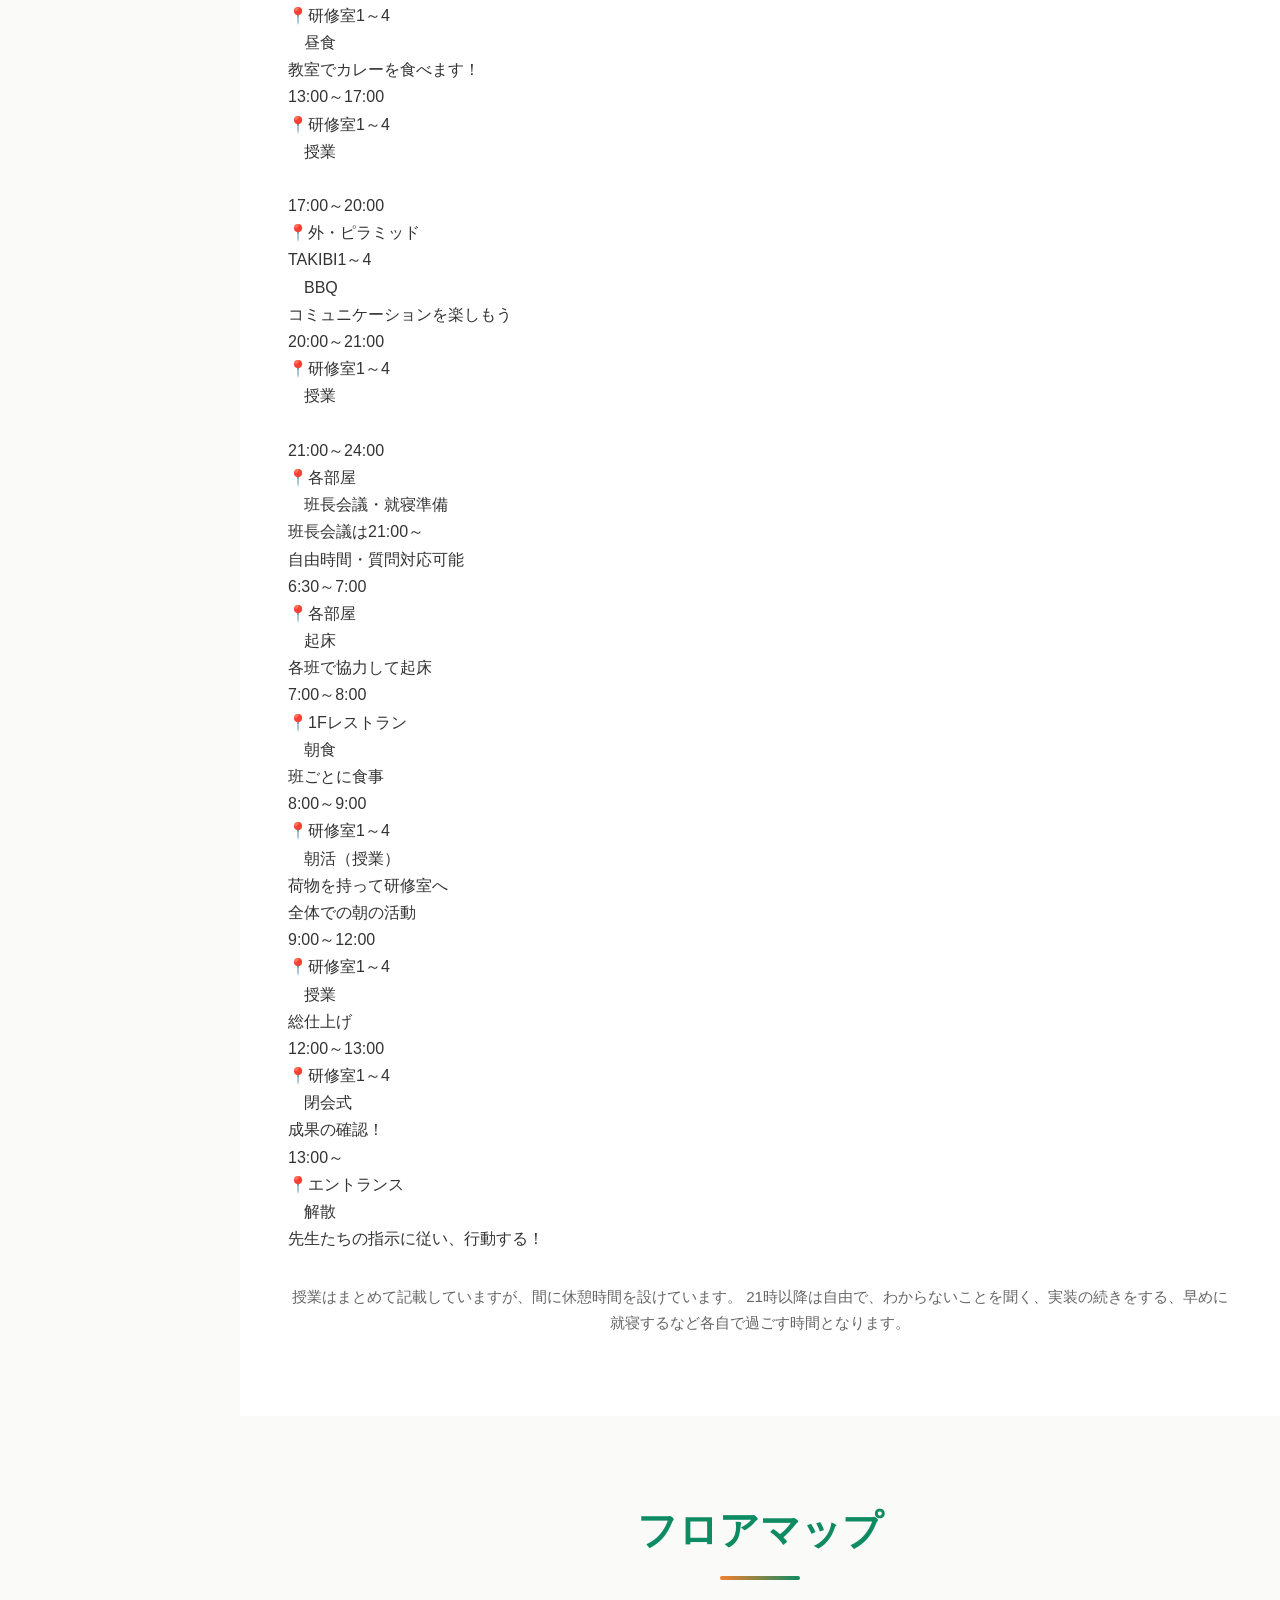
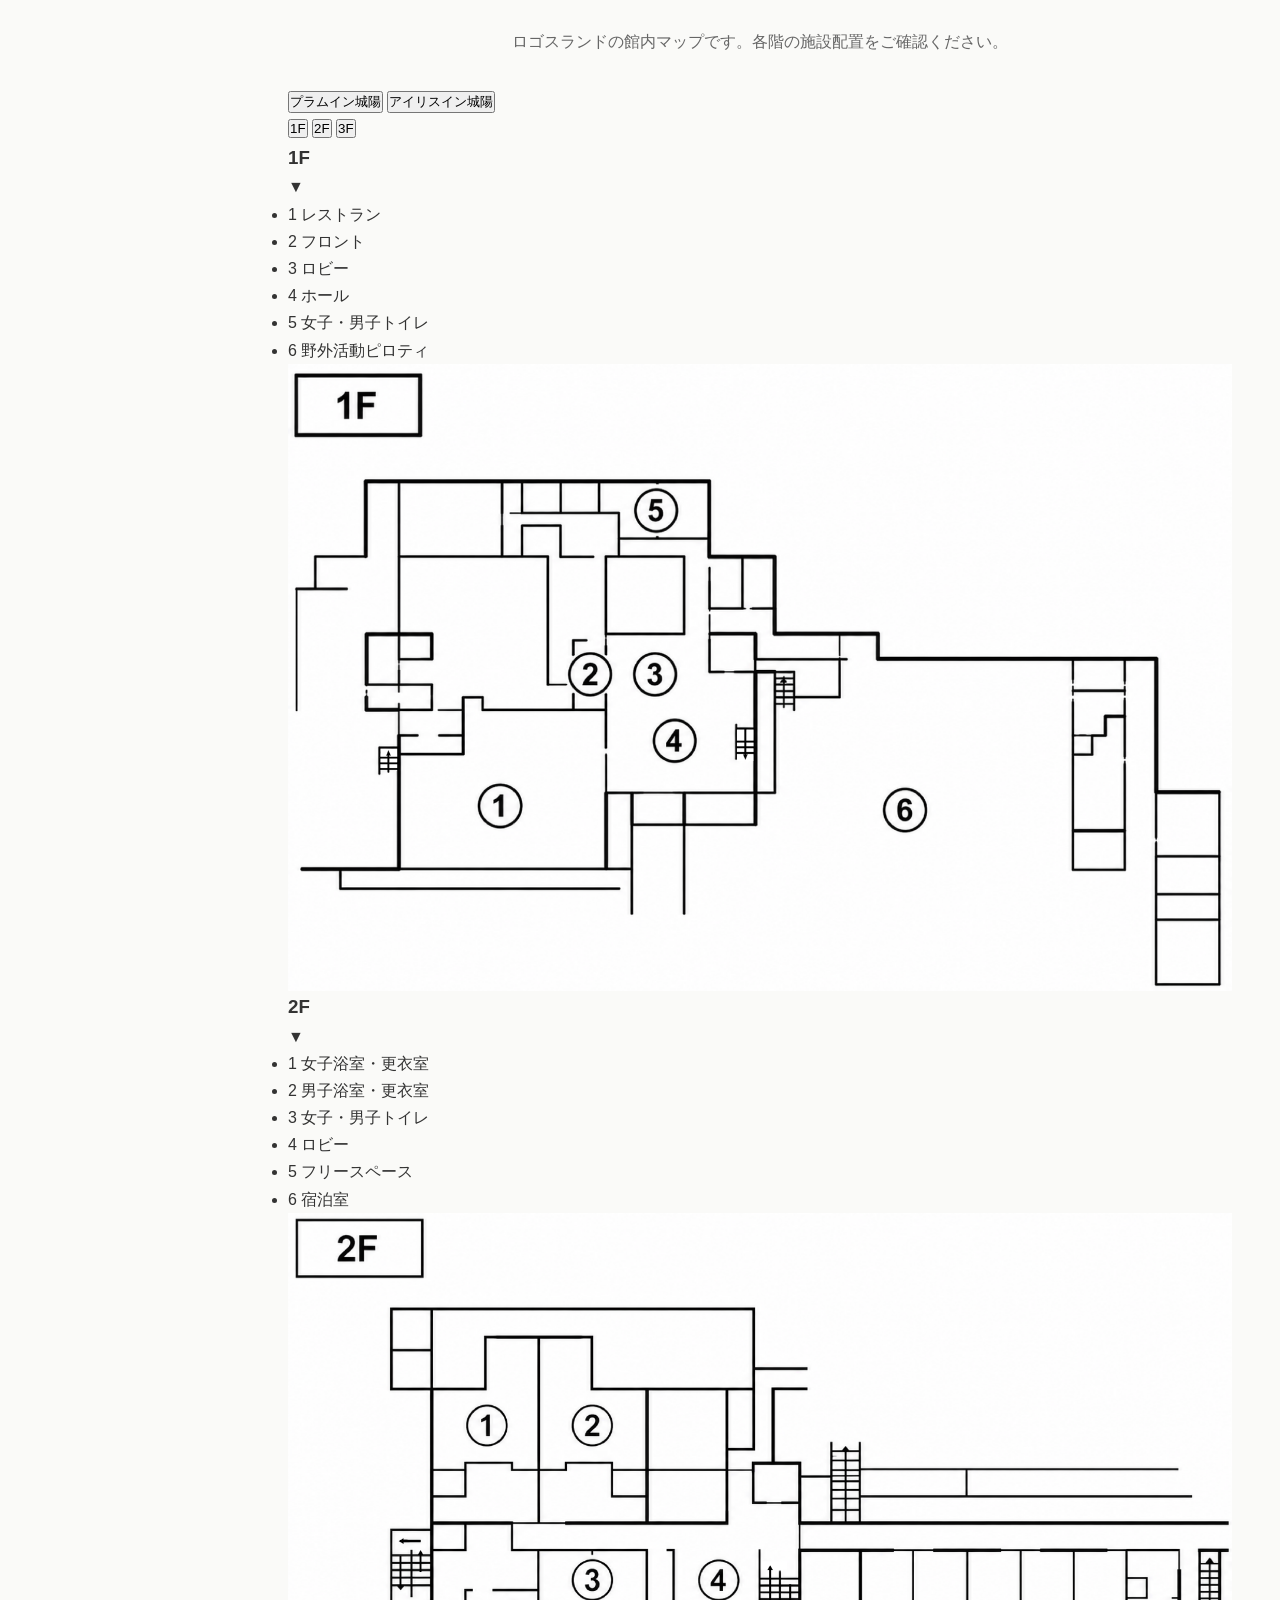
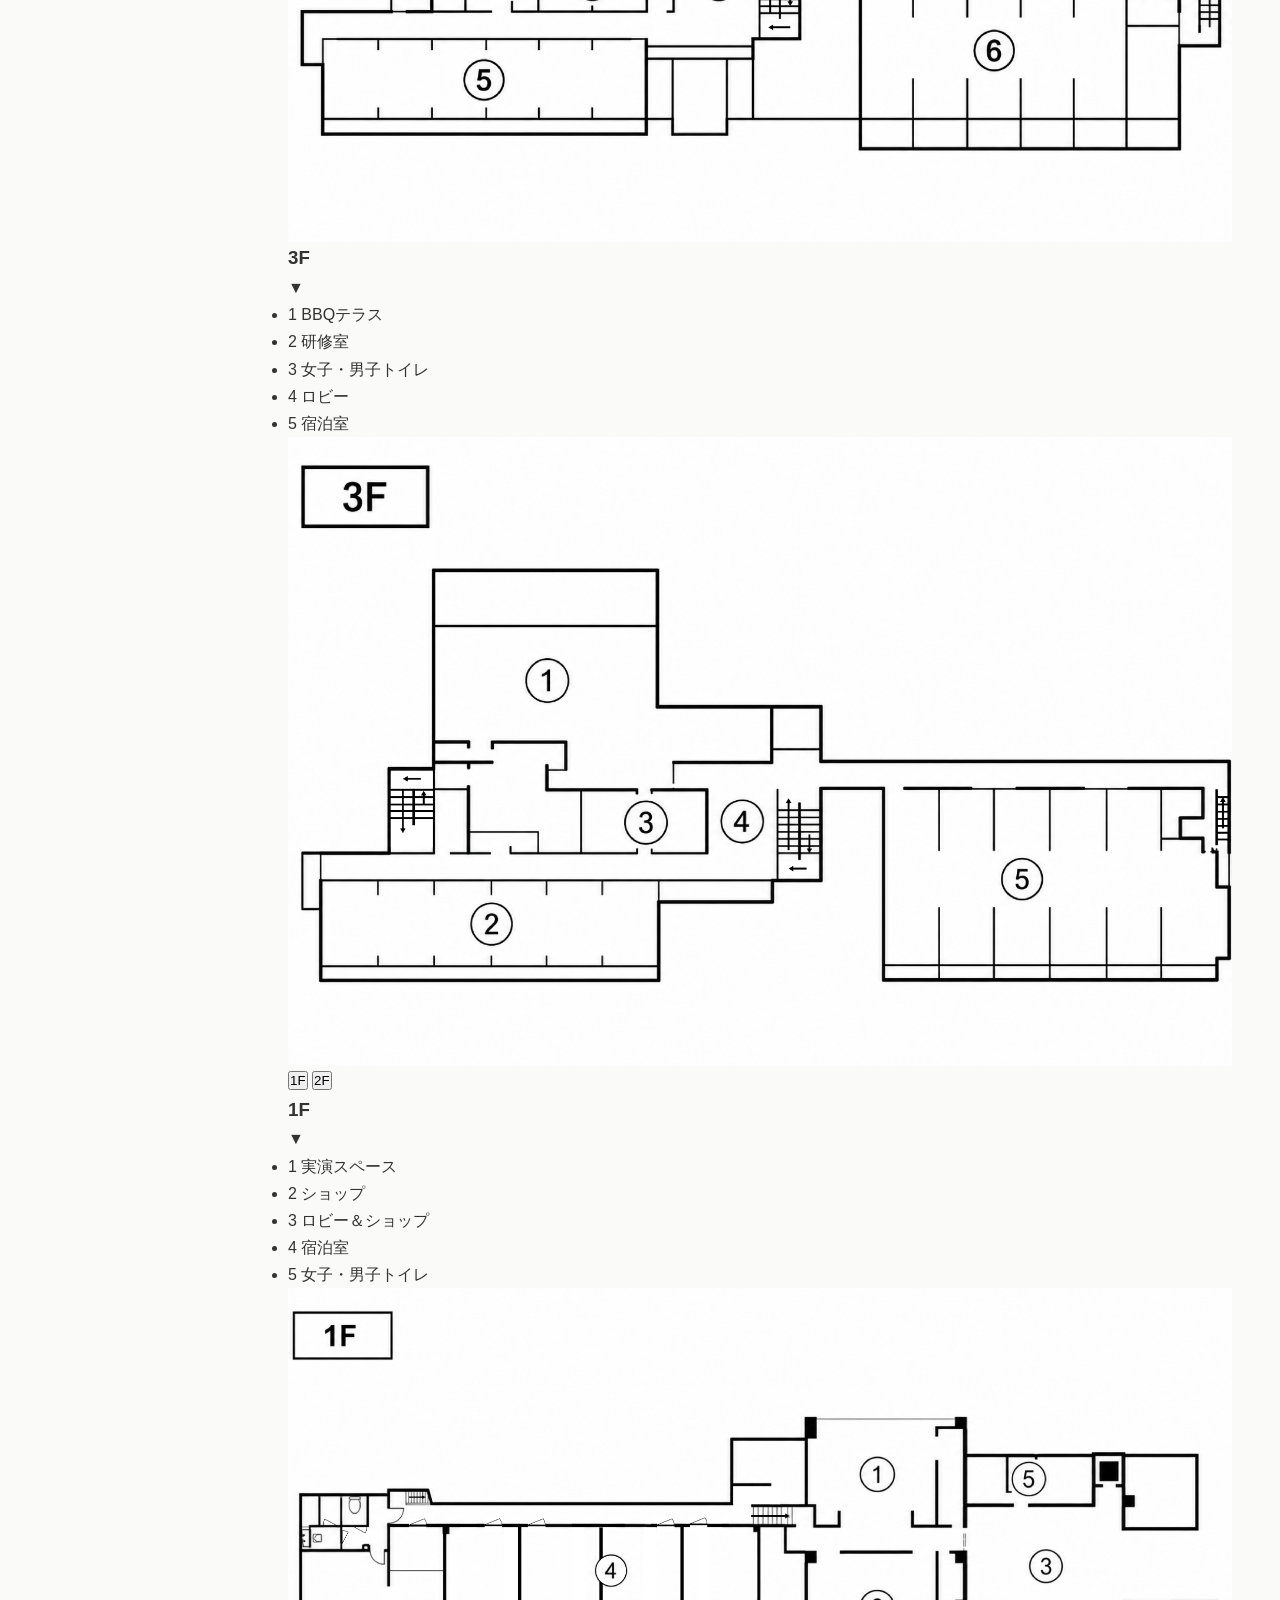
==== commit 4d043e9b: "Merge branch 'main' into feature/add-instructor-introduction" ====
--- a/index.html
+++ b/index.html
@@ -81,9 +81,9 @@
                             <img src="assets/fav/dot_boy.svg" alt="キャラクター" class="line-character-img">
                         </div>
                         <div class="line-qr-section">
-                            <img src="assets/guide/BeEn2026LINE_QR.png" alt="BeEngineer合宿2026 LINE QRコード" class="line-qr-code">
+                            <img src="assets/guide/BeEnCamp2025.png" alt="BeEngineer合宿2026 LINE QRコード" class="line-qr-code">
                             <p class="line-link">
-                                <a href="https://lin.ee/WqdaffN" target="_blank" rel="noopener noreferrer">https://lin.ee/WqdaffN</a>
+                                <a href="https://lin.ee/YmIR4RE" target="_blank" rel="noopener noreferrer">https://lin.ee/YmIR4RE</a>
                             </p>
                             <div class="line-text-section">
                                 <p class="line-account-name">
@@ -186,6 +186,28 @@
                     </a>
                 </div>
                 </div>
+            </div>
+        </section>
+
+        <!-- ============================================================
+             引率講師の紹介
+             ・タブ（校舎）と講師カードの中身は assets/teachers.js の
+               TEACHERS データで管理します。
+             ・内容の変更・追加は assets/teachers.js を編集してください。
+             　（下の2つの空 <div> の中身は JS が自動生成します）
+             ============================================================ -->
+        <section id="teachers" class="section">
+            <div class="container">
+                <h2 class="section-title">引率講師の紹介</h2>
+                <p class="section-intro">
+                    各校舎の引率講師をご紹介します。
+                </p>
+
+                <!-- 校舎タブ（JSが自動生成） -->
+                <div class="teachers-tabs" data-teachers-tabs role="tablist" aria-label="校舎の切り替え"></div>
+
+                <!-- 講師カード（JSが自動生成） -->
+                <div class="teachers-panels" data-teachers-panels></div>
             </div>
         </section>
 
@@ -921,6 +943,8 @@
     <script src="assets/schedule.js"></script>
     <script src="script.js"></script>
     <script src="assets/footer.js"></script>
+    <!-- 引率講師の紹介（内容の編集は assets/teachers.js を参照） -->
+    <script src="assets/teachers.js"></script>
     <!-- お知らせセクション（内容の編集は assets/news.js を参照） -->
     <script src="assets/news.js"></script>
 
--- a/styles.css
+++ b/styles.css
@@ -1154,6 +1154,73 @@
 
 /* 講師カードのグリッド（2カラム） */
 .teachers-grid {
+   お知らせセクション
+   ============================================ */
+
+.news-box {
+  background: linear-gradient(135deg, #FFF8EF 0%, #FFEFD9 100%);
+  border: 3px solid var(--color-secondary);
+  border-radius: var(--border-radius);
+  padding: 0;
+  margin-top: 2rem;
+  box-shadow: 0 6px 25px rgba(244, 127, 46, 0.15);
+  overflow: hidden;
+}
+
+/* 開閉ヘッダー（LINEセクションと同じ挙動） */
+.news-toggle-header {
+  display: flex;
+  justify-content: space-between;
+  align-items: center;
+  padding: 1.5rem 2rem;
+  cursor: pointer;
+  transition: background-color 0.3s ease;
+}
+
+.news-toggle-header:hover {
+  background-color: rgba(244, 127, 46, 0.1);
+}
+
+.news-toggle-title {
+  font-size: 1.3rem;
+  font-weight: bold;
+  color: var(--color-secondary);
+}
+
+.news-toggle-icon {
+  font-size: 1.2rem;
+  color: var(--color-secondary);
+  transition: transform 0.3s ease;
+}
+
+.news-box.active .news-toggle-icon {
+  transform: rotate(180deg);
+}
+
+/* 開閉する中身 */
+.news-content-wrapper {
+  max-height: 0;
+  overflow: hidden;
+  opacity: 0;
+  transition: max-height 0.5s ease, opacity 0.3s ease, padding 0.3s ease;
+  padding: 0 2rem;
+}
+
+.news-box.active .news-content-wrapper {
+  max-height: 4000px;
+  opacity: 1;
+  padding: 0 2rem 2rem 2rem;
+}
+
+.news-intro {
+  text-align: center;
+  font-size: 1.05rem;
+  color: var(--color-text-light);
+  line-height: 1.8;
+  margin-bottom: 2rem;
+}
+
+.news-list {
   display: grid;
   grid-template-columns: repeat(2, 1fr);
   gap: 1.5rem;
@@ -1174,6 +1241,18 @@
 }
 
 .teacher-card:hover {
+.news-card {
+  display: flex;
+  flex-direction: column;
+  background-color: var(--color-white);
+  border-radius: 12px;
+  padding: 1.5rem;
+  box-shadow: var(--shadow-soft);
+  border-top: 4px solid var(--color-primary);
+  transition: transform 0.3s ease, box-shadow 0.3s ease;
+}
+
+.news-card:hover {
   transform: translateY(-4px);
   box-shadow: var(--shadow-hover);
 }
@@ -1196,6 +1275,28 @@
 }
 
 .teacher-photo-circle img {
+/* カードごとにアクセントカラーを緑・オレンジで交互に */
+.news-card:nth-child(even) {
+  border-top-color: var(--color-secondary);
+}
+
+.news-card-icon {
+  font-size: 2.2rem;
+  line-height: 1;
+  margin-bottom: 0.8rem;
+}
+
+/* 画像枠（顔写真など） */
+.news-card-image {
+  width: 100%;
+  aspect-ratio: 4 / 3;
+  border-radius: 10px;
+  overflow: hidden;
+  margin-bottom: 1rem;
+  background-color: var(--color-pastel-green);
+}
+
+.news-card-image img {
   width: 100%;
   height: 100%;
   object-fit: cover;
@@ -1413,6 +1514,84 @@
 /* モーダル表示中は背面のスクロールを止める */
 body.teacher-modal-open {
   overflow: hidden;
+/* 画像未設定時のプレースホルダー（あとから差し替えやすい枠） */
+.news-card-image-placeholder {
+  display: flex;
+  flex-direction: column;
+  align-items: center;
+  justify-content: center;
+  gap: 0.4rem;
+  background-color: #FAFAF8;
+  border: 2px dashed #C9C9C9;
+}
+
+.news-card-image-icon {
+  font-size: 2rem;
+}
+
+.news-card-image-text {
+  font-size: 0.9rem;
+  color: var(--color-text-light);
+}
+
+.news-card-title {
+  font-size: 1.2rem;
+  font-weight: bold;
+  color: var(--color-primary);
+  margin-bottom: 0.6rem;
+}
+
+.news-card-desc {
+  font-size: 0.95rem;
+  color: var(--color-text);
+  line-height: 1.7;
+  margin-bottom: 1.2rem;
+  flex-grow: 1;
+}
+
+.news-card-link-area {
+  margin-top: auto;
+}
+
+.news-card-btn {
+  display: block;
+  width:60%;
+  text-align: center;
+  padding: 0.7rem 1rem;
+  background: linear-gradient(135deg, var(--color-secondary) 0%, #ff9a5a 100%);
+  color: var(--color-white);
+  text-decoration: none;
+  border-radius: 50px;
+  font-weight: bold;
+  font-size: 0.95rem;
+  transition: all 0.3s ease;
+  box-shadow: 0 4px 12px rgba(244, 127, 46, 0.25);
+  margin: 2rem auto 0;
+
+}
+
+.news-card-btn:hover {
+  transform: translateY(-2px);
+  box-shadow: 0 6px 16px rgba(244, 127, 46, 0.35);
+}
+
+/* リンク未設定時の「準備中」表示 */
+.news-card-btn-disabled {
+  background: #C9C9C9;
+  color: var(--color-white);
+  cursor: not-allowed;
+  box-shadow: none;
+}
+
+.news-card-btn-disabled:hover {
+  transform: none;
+  box-shadow: none;
+}
+
+.news-empty {
+  text-align: center;
+  color: var(--color-text-light);
+  padding: 2rem 0;
 }
 
 /* スマホ表示の調整 */
@@ -1467,6 +1646,24 @@
 
   .teacher-modal-name {
     font-size: 1.3rem;
+  .news-toggle-header {
+    padding: 1.2rem 1.2rem;
+  }
+
+  .news-toggle-title {
+    font-size: 1.15rem;
+  }
+
+  .news-content-wrapper {
+    padding: 0 1.2rem;
+  }
+
+  .news-box.active .news-content-wrapper {
+    padding: 0 1.2rem 1.5rem 1.2rem;
+  }
+
+  .news-list {
+    grid-template-columns: 1fr;
   }
 }
 
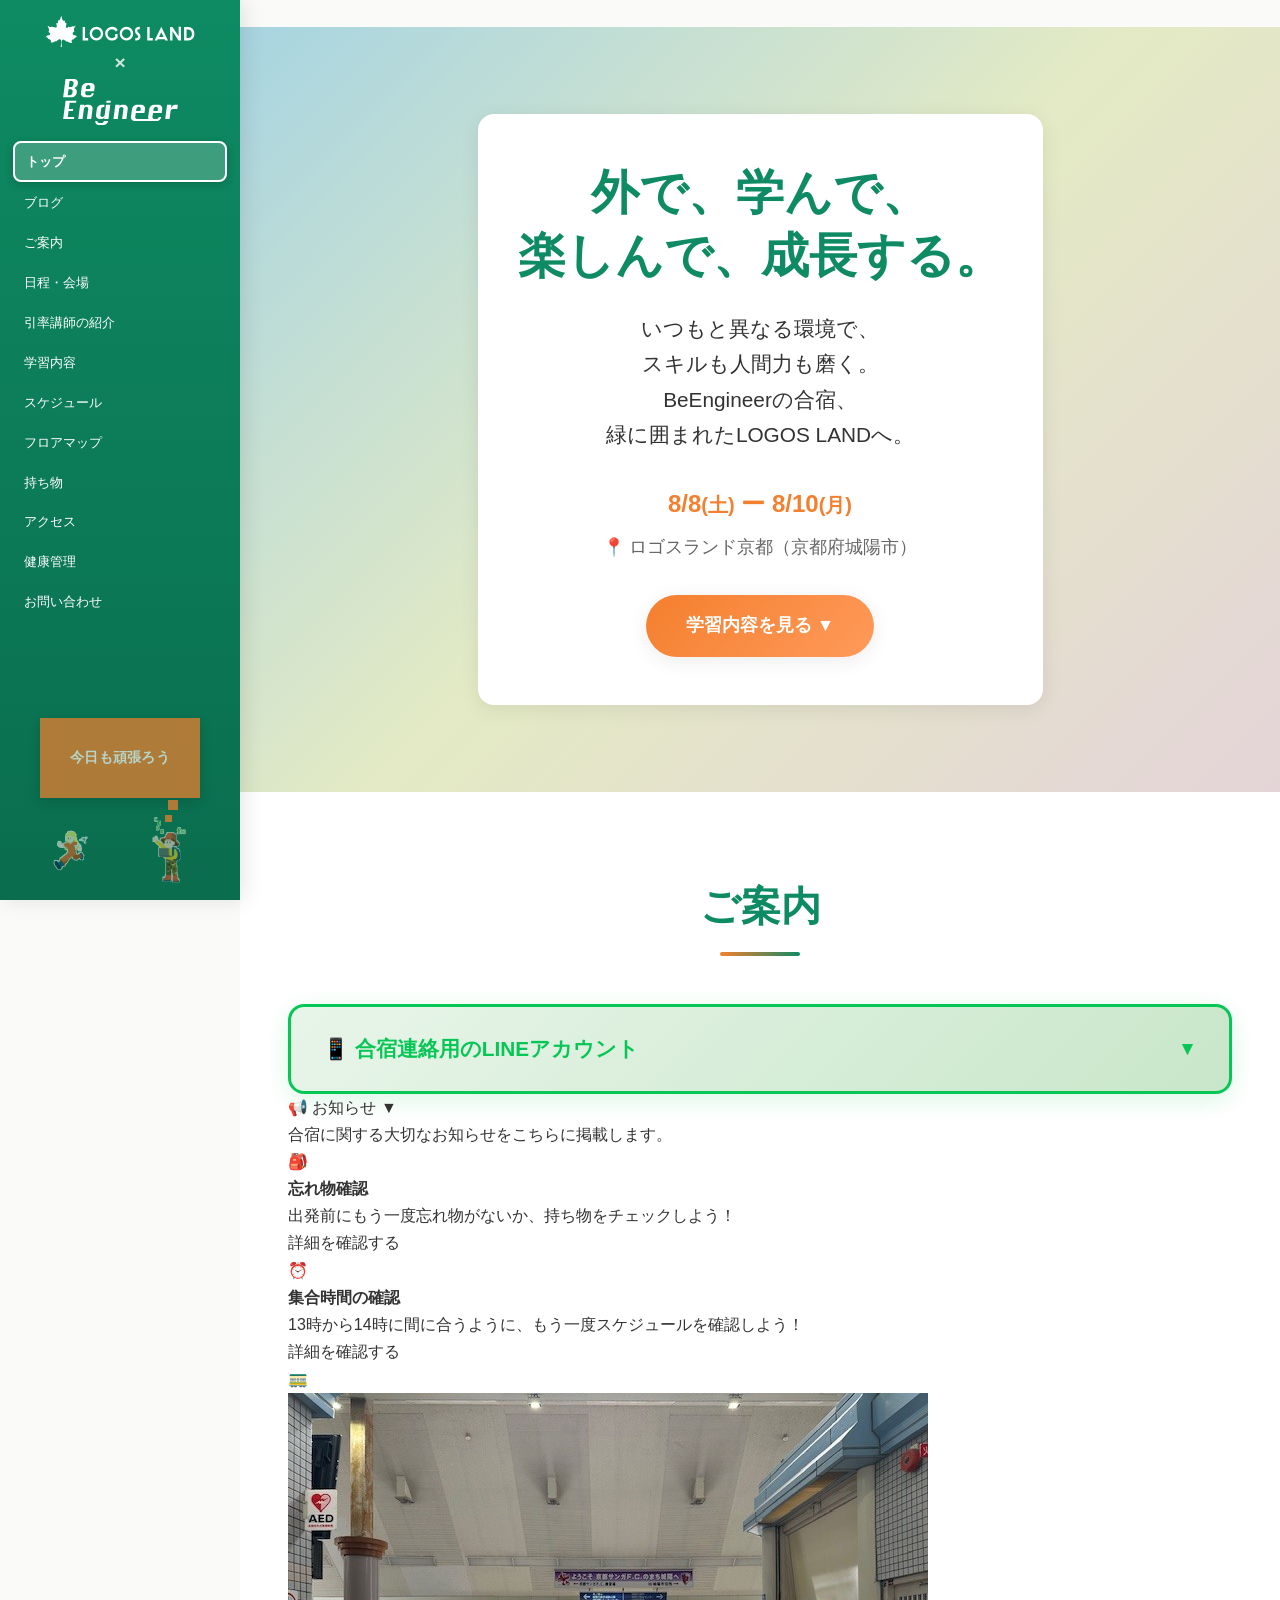
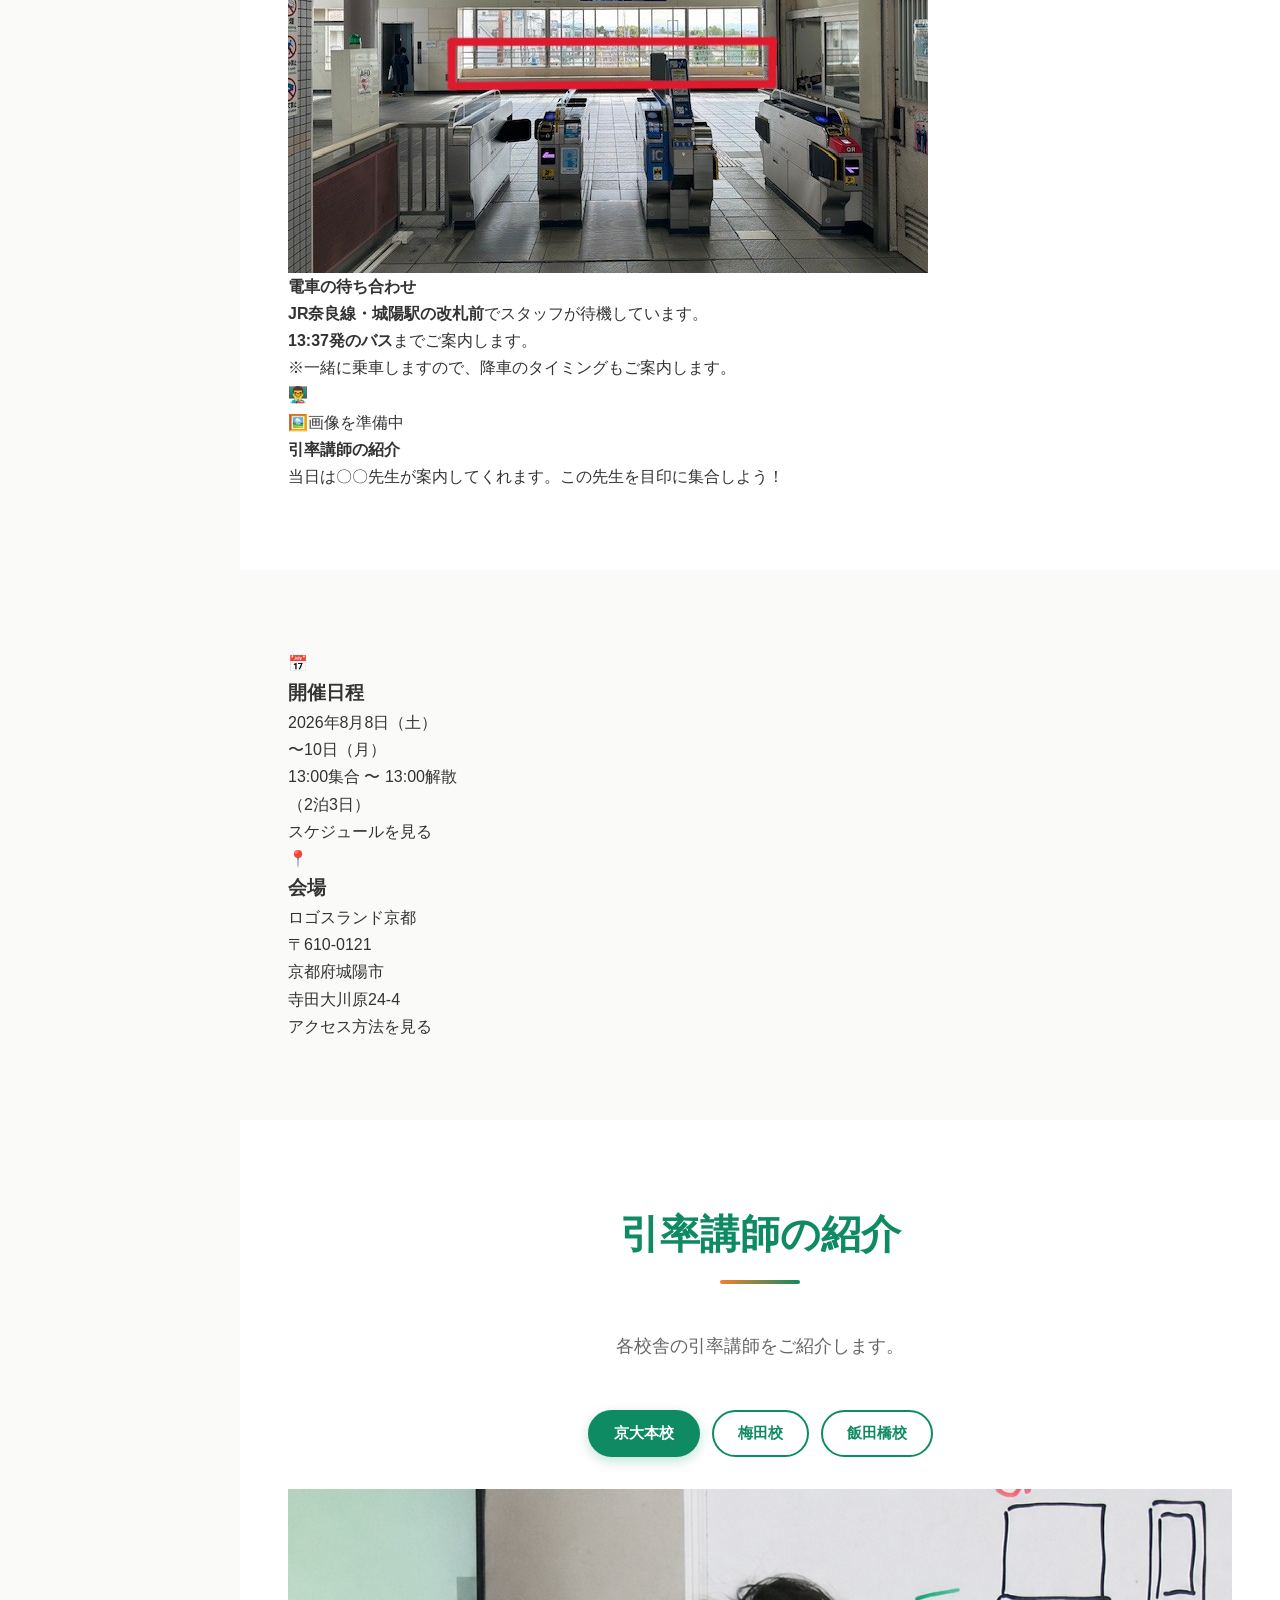
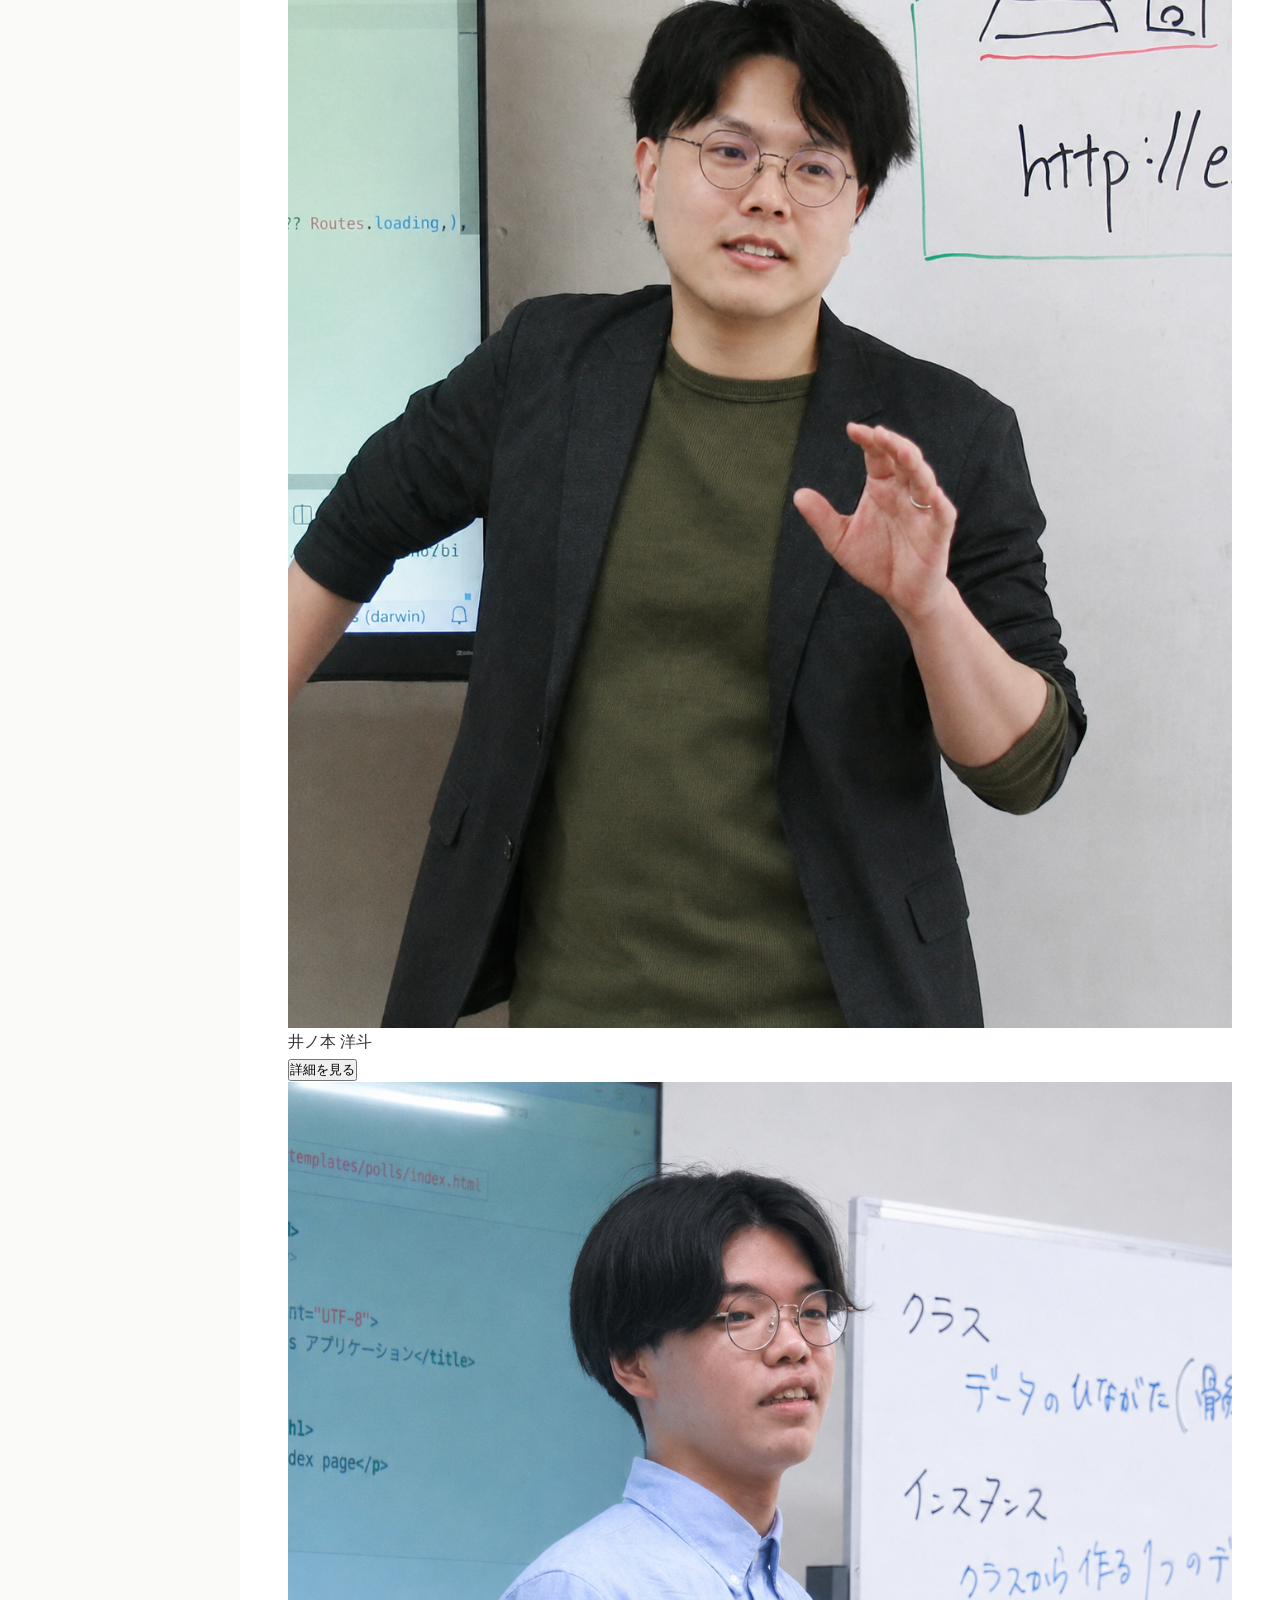
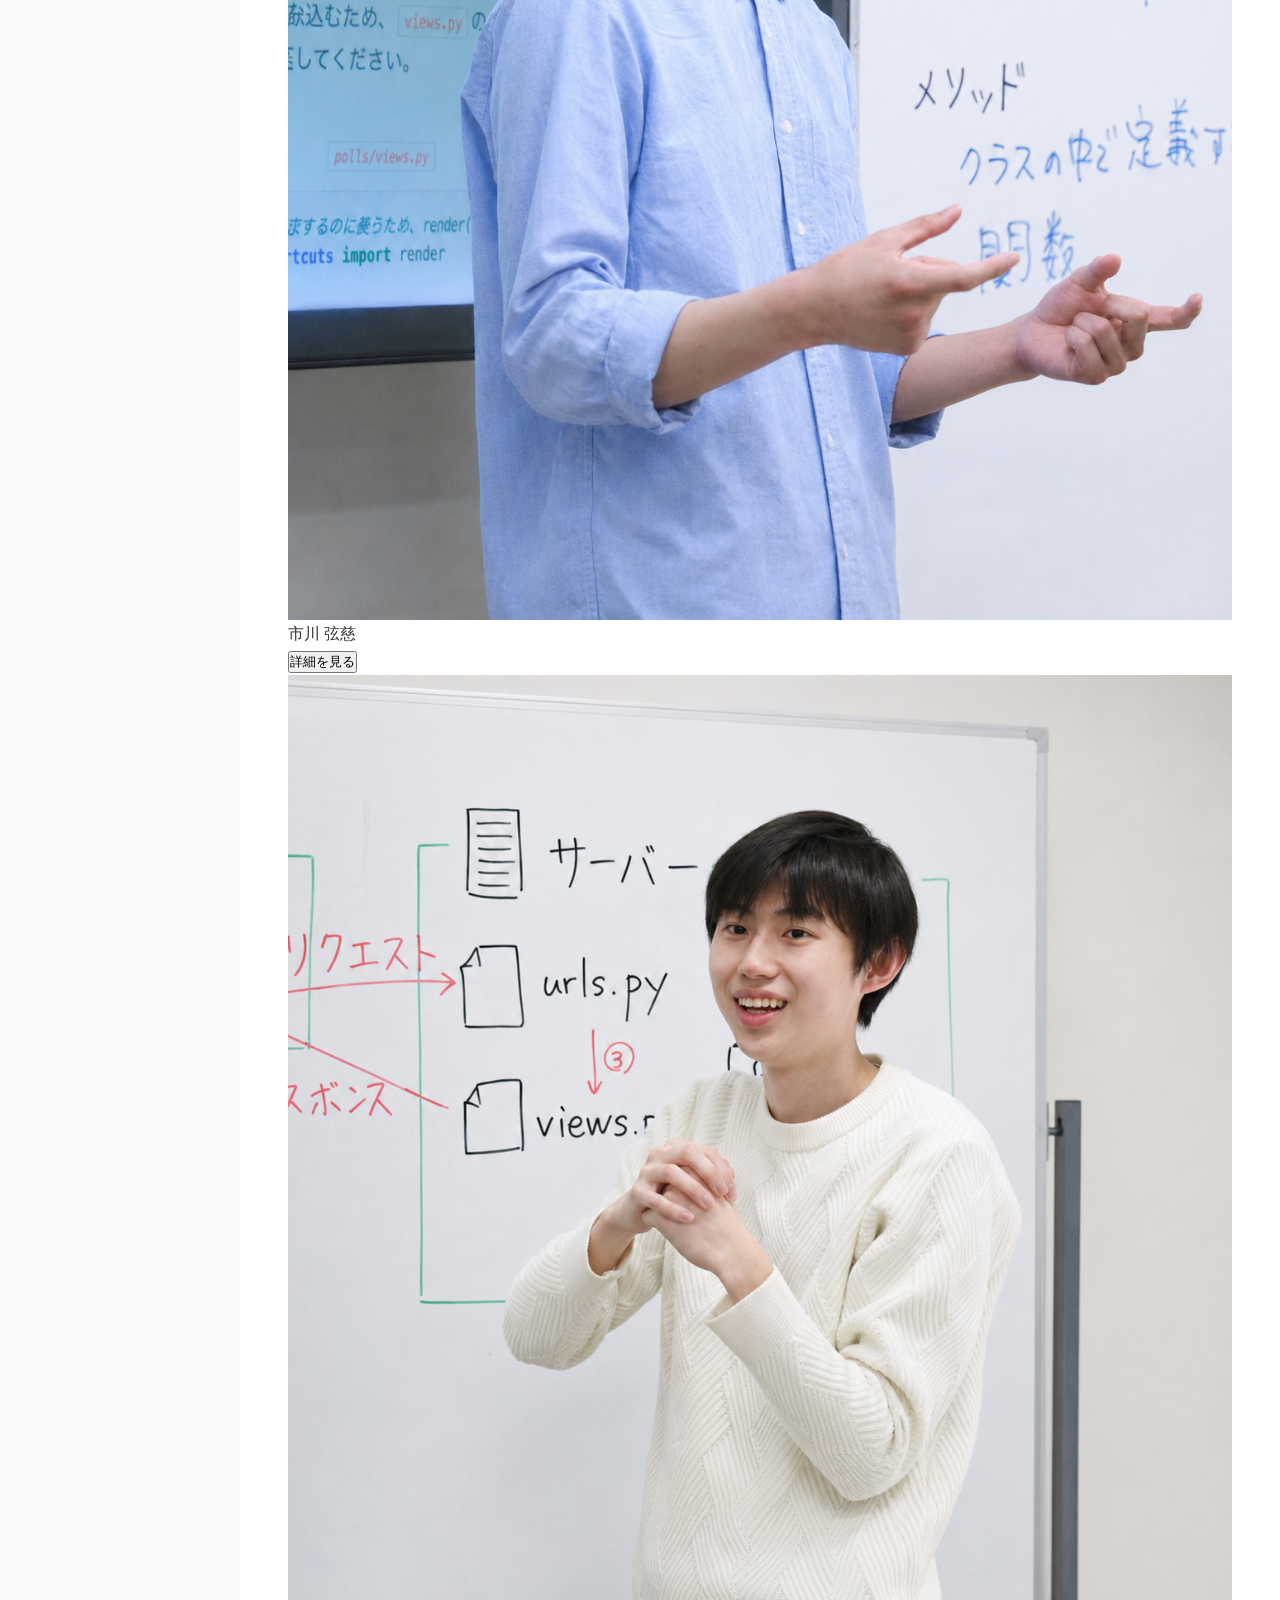
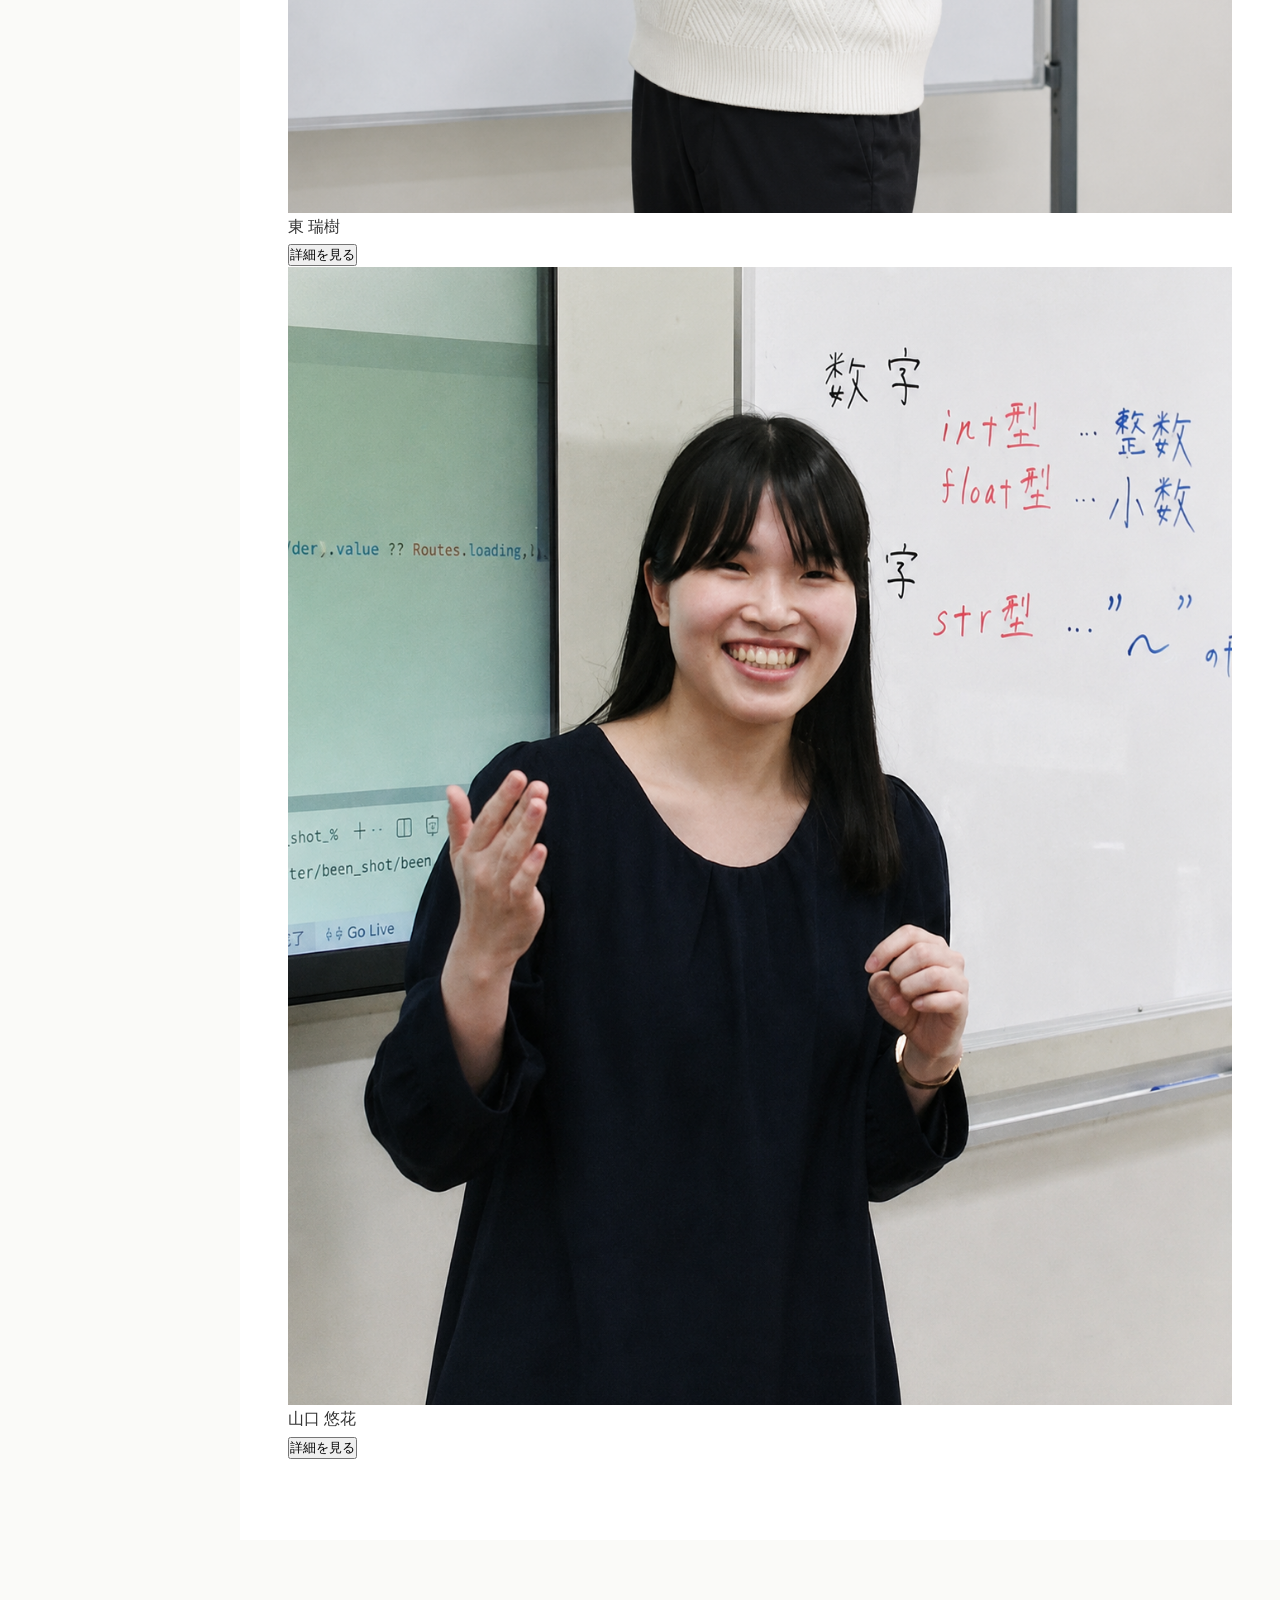
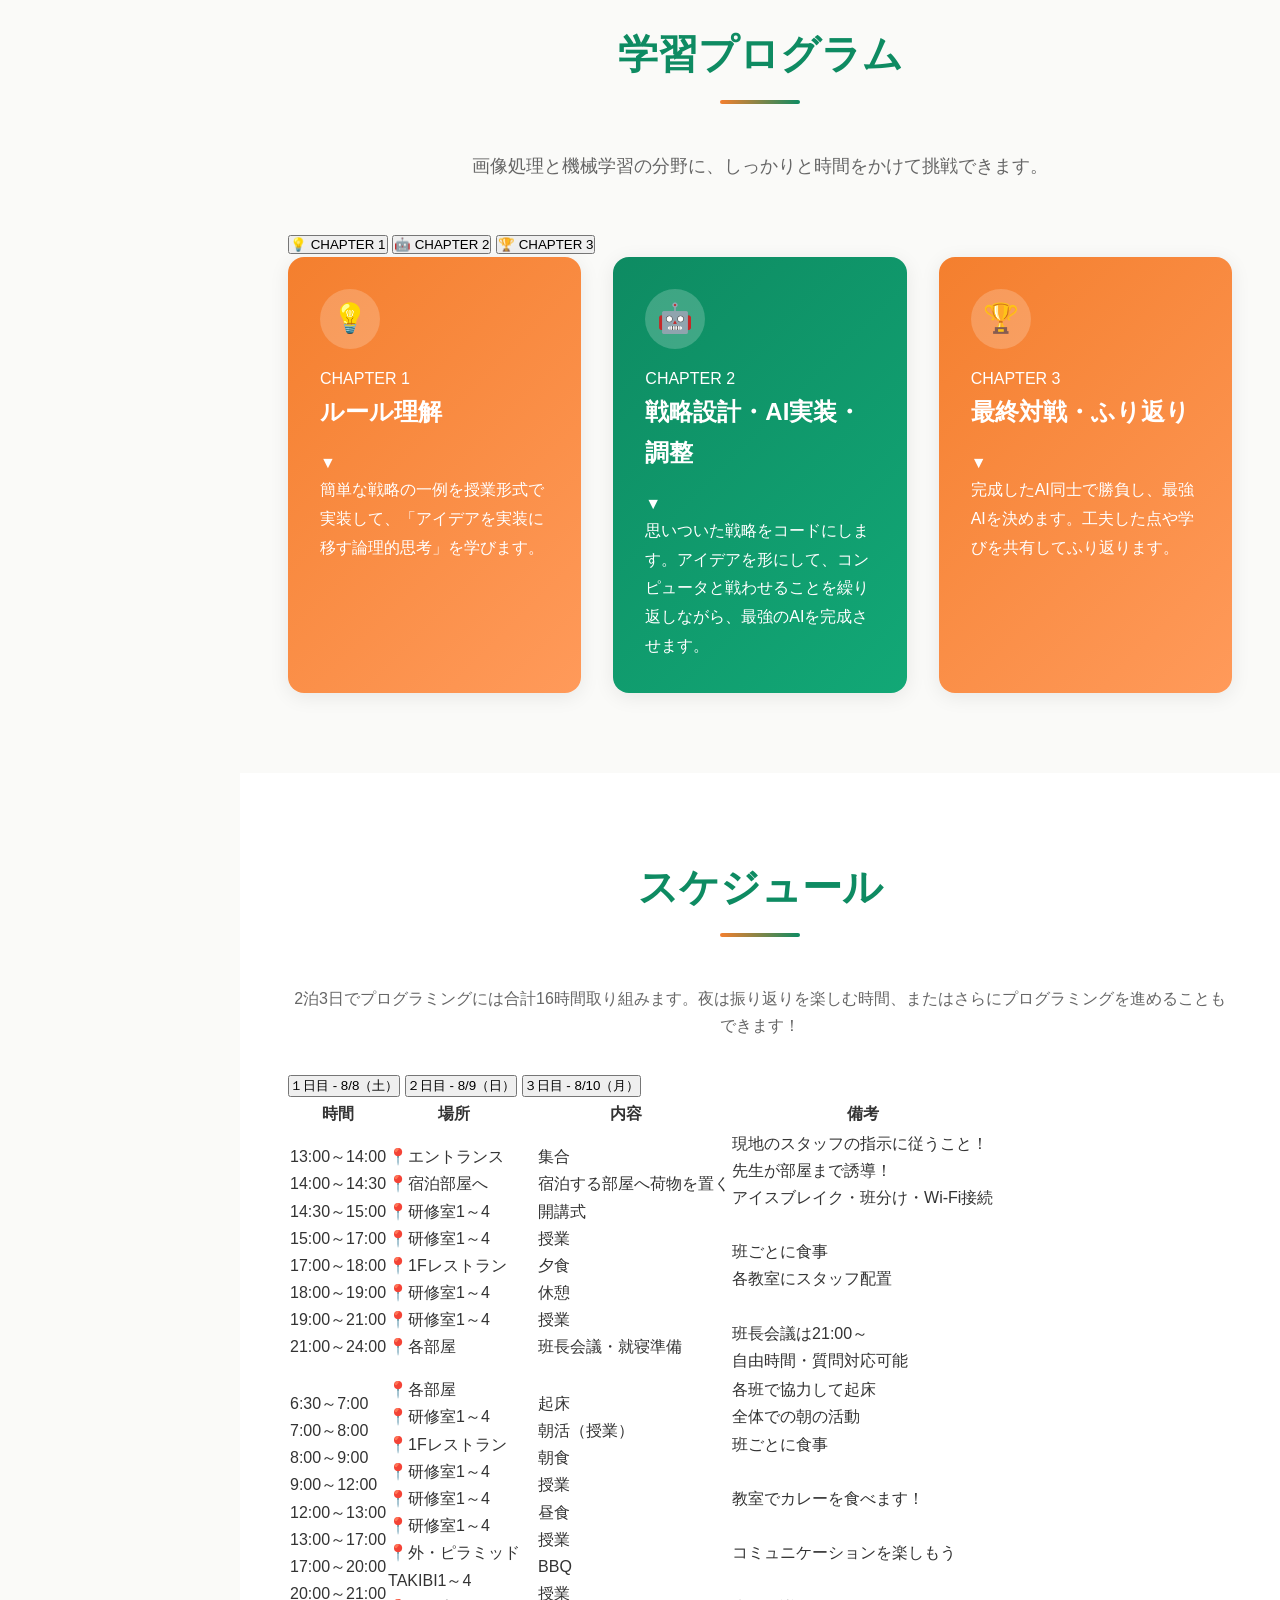
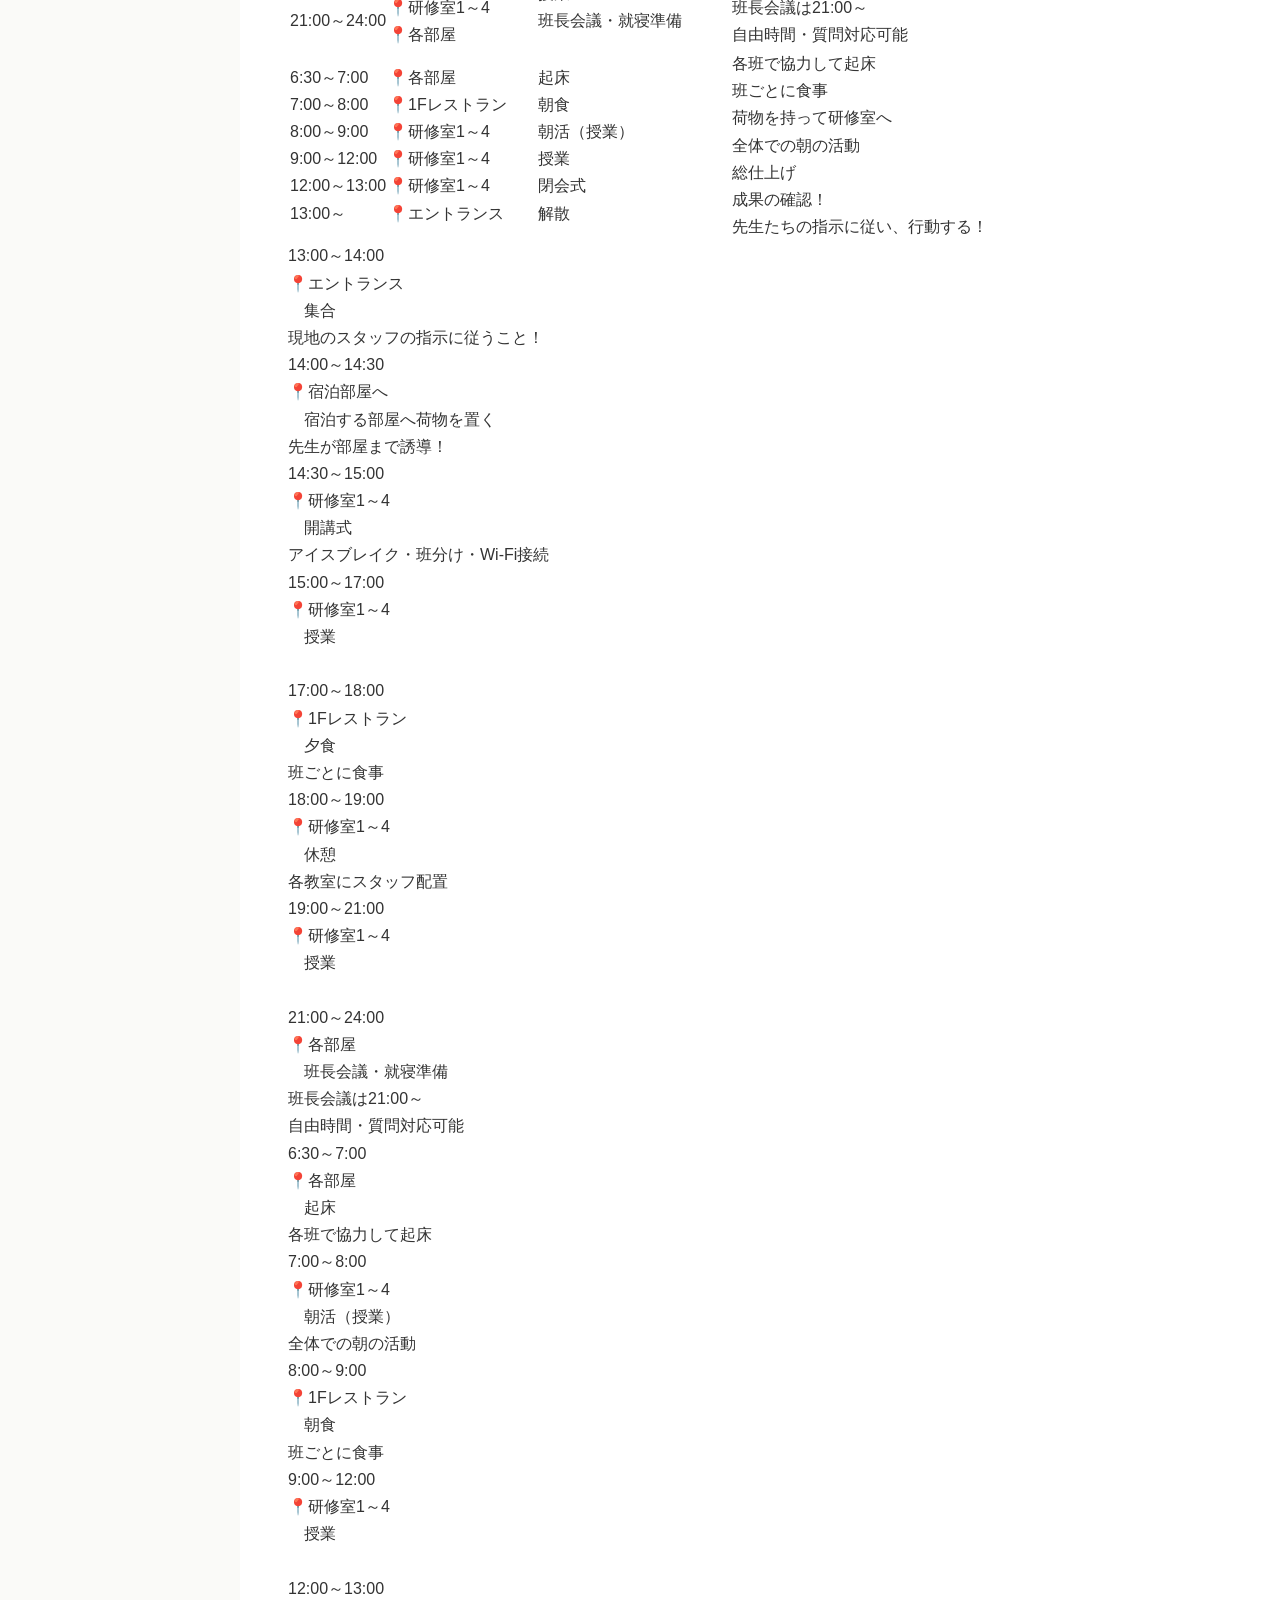
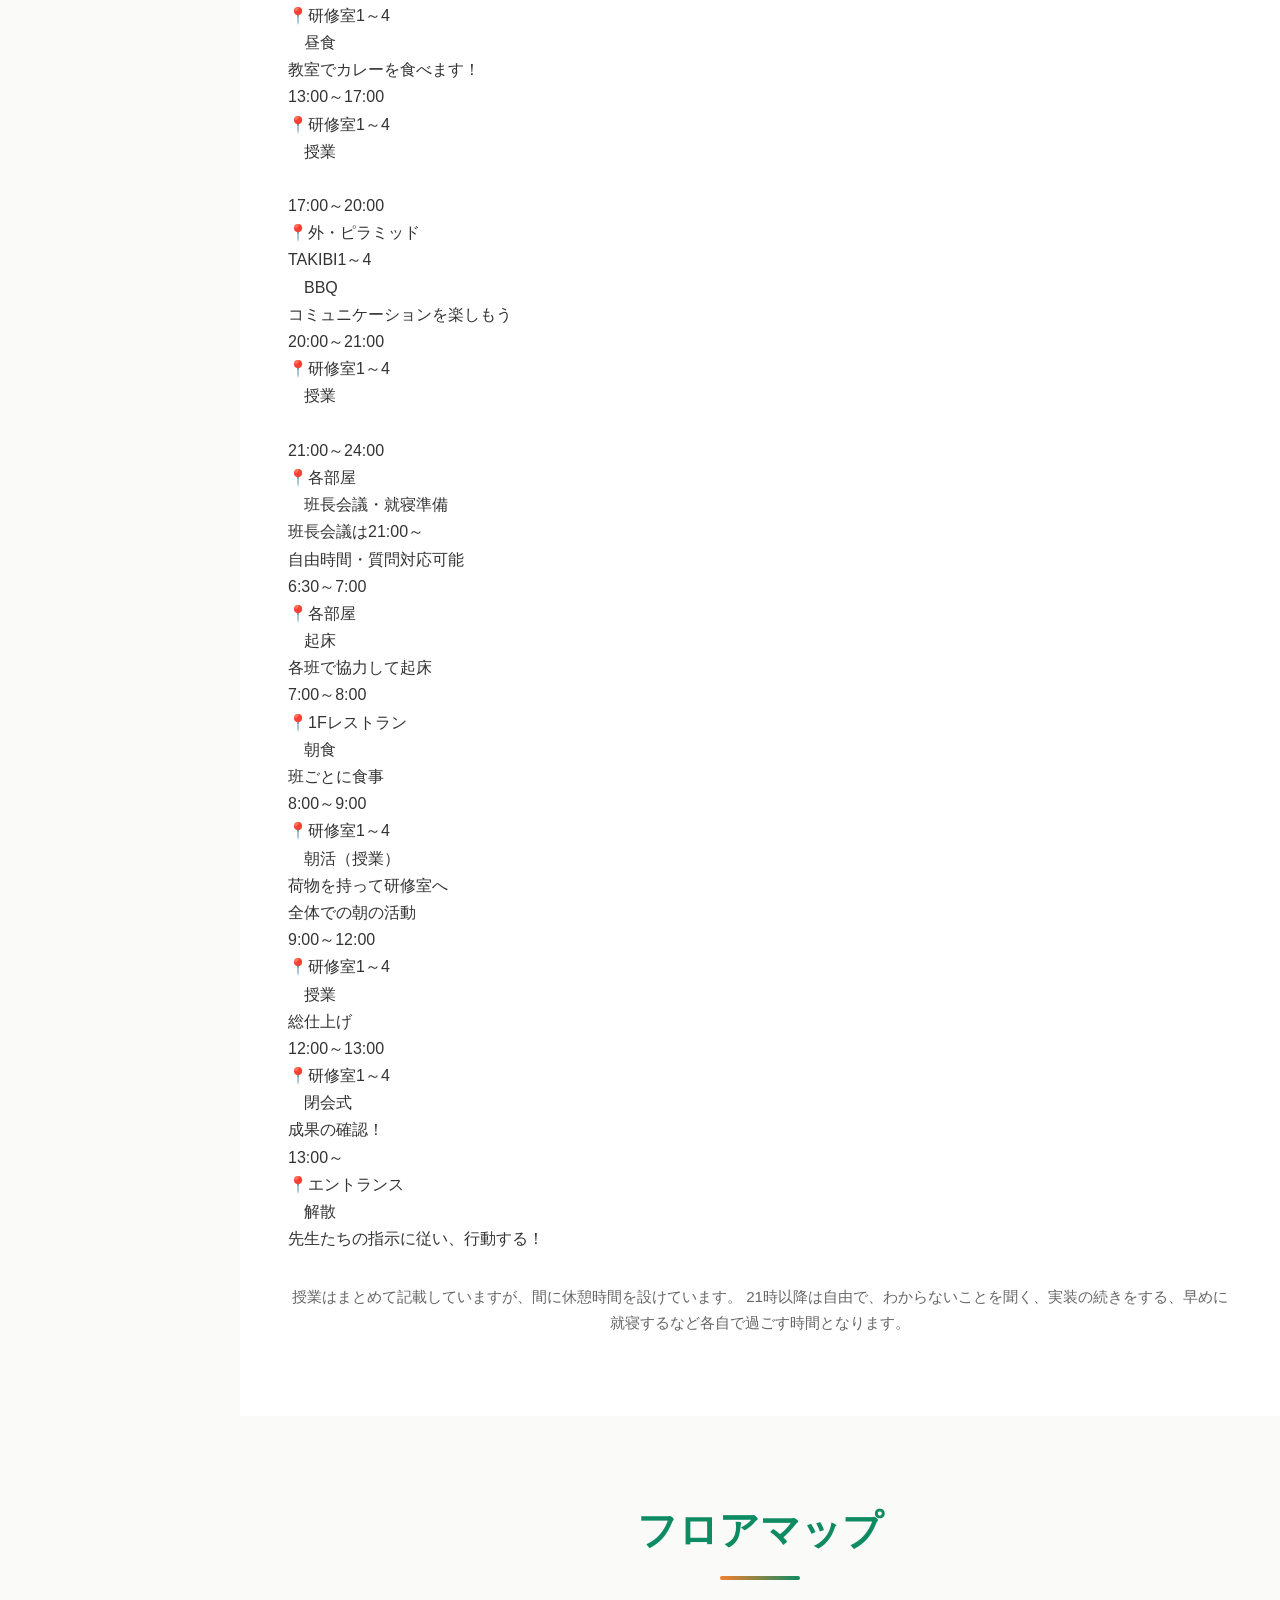
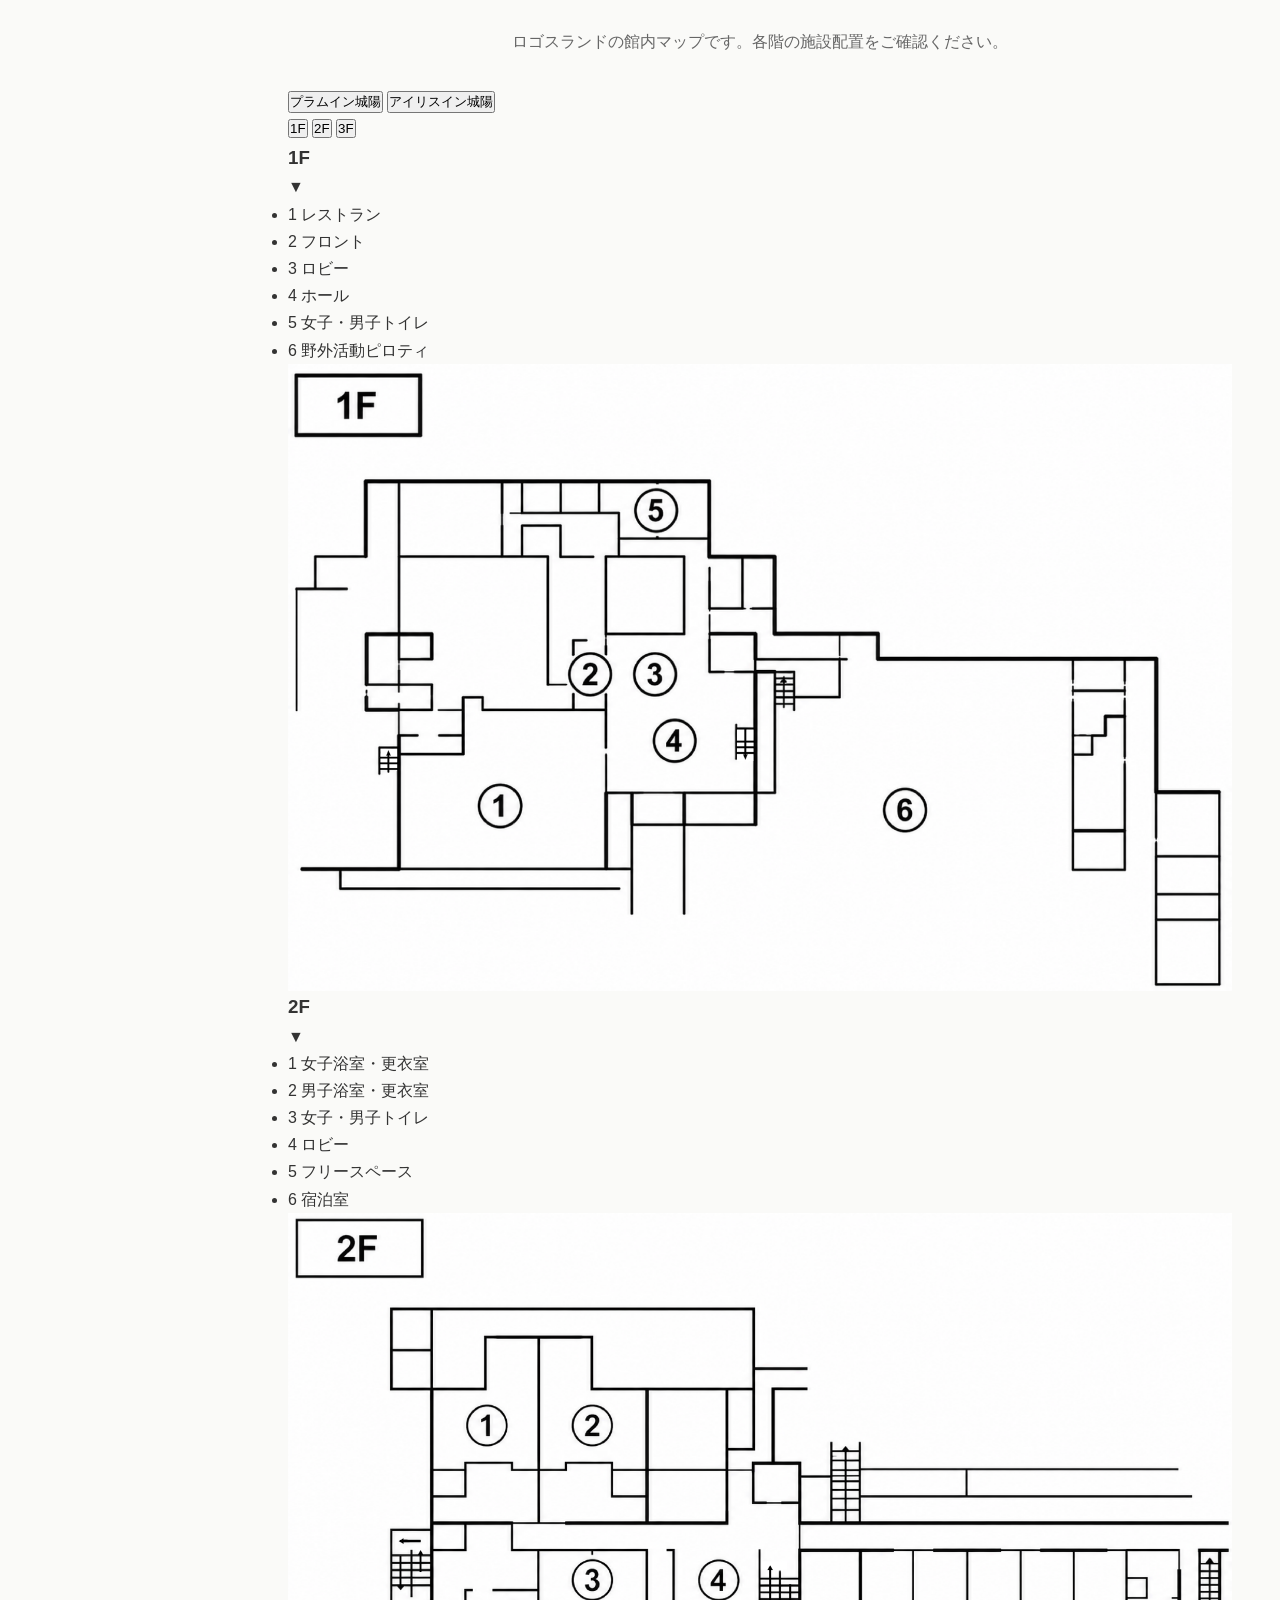
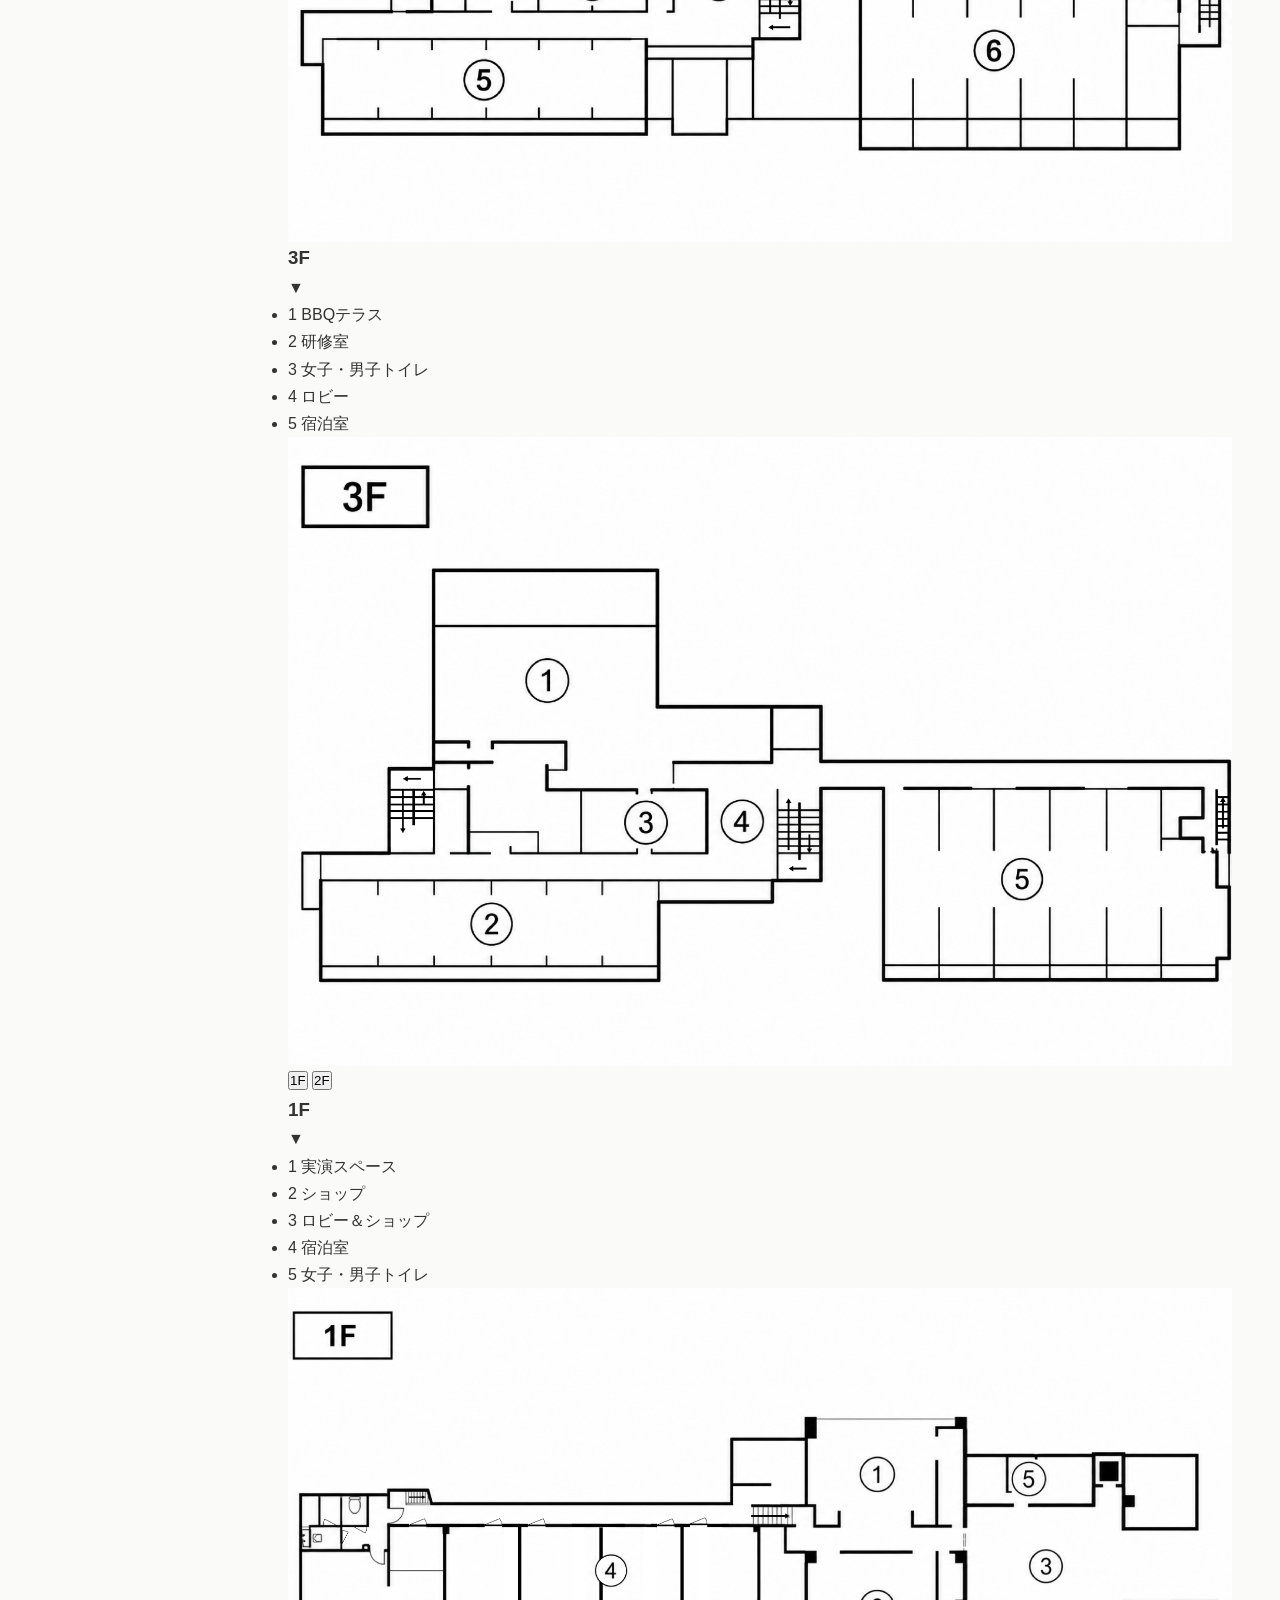
==== commit 87f8dc1d: "Merge pull request #16 from keigo-fujiwara/feature/add-line-qr-emergency-contact LINEQRコードを今年版に変更しまし" ====
--- a/index.html
+++ b/index.html
@@ -81,9 +81,9 @@
                             <img src="assets/fav/dot_boy.svg" alt="キャラクター" class="line-character-img">
                         </div>
                         <div class="line-qr-section">
-                            <img src="assets/guide/BeEnCamp2025.png" alt="BeEngineer合宿2026 LINE QRコード" class="line-qr-code">
+                            <img src="assets/guide/BeEn2026LINE_QR.png" alt="BeEngineer合宿2026 LINE QRコード" class="line-qr-code">
                             <p class="line-link">
-                                <a href="https://lin.ee/YmIR4RE" target="_blank" rel="noopener noreferrer">https://lin.ee/YmIR4RE</a>
+                                <a href="https://lin.ee/WqdaffN" target="_blank" rel="noopener noreferrer">https://lin.ee/WqdaffN</a>
                             </p>
                             <div class="line-text-section">
                                 <p class="line-account-name">
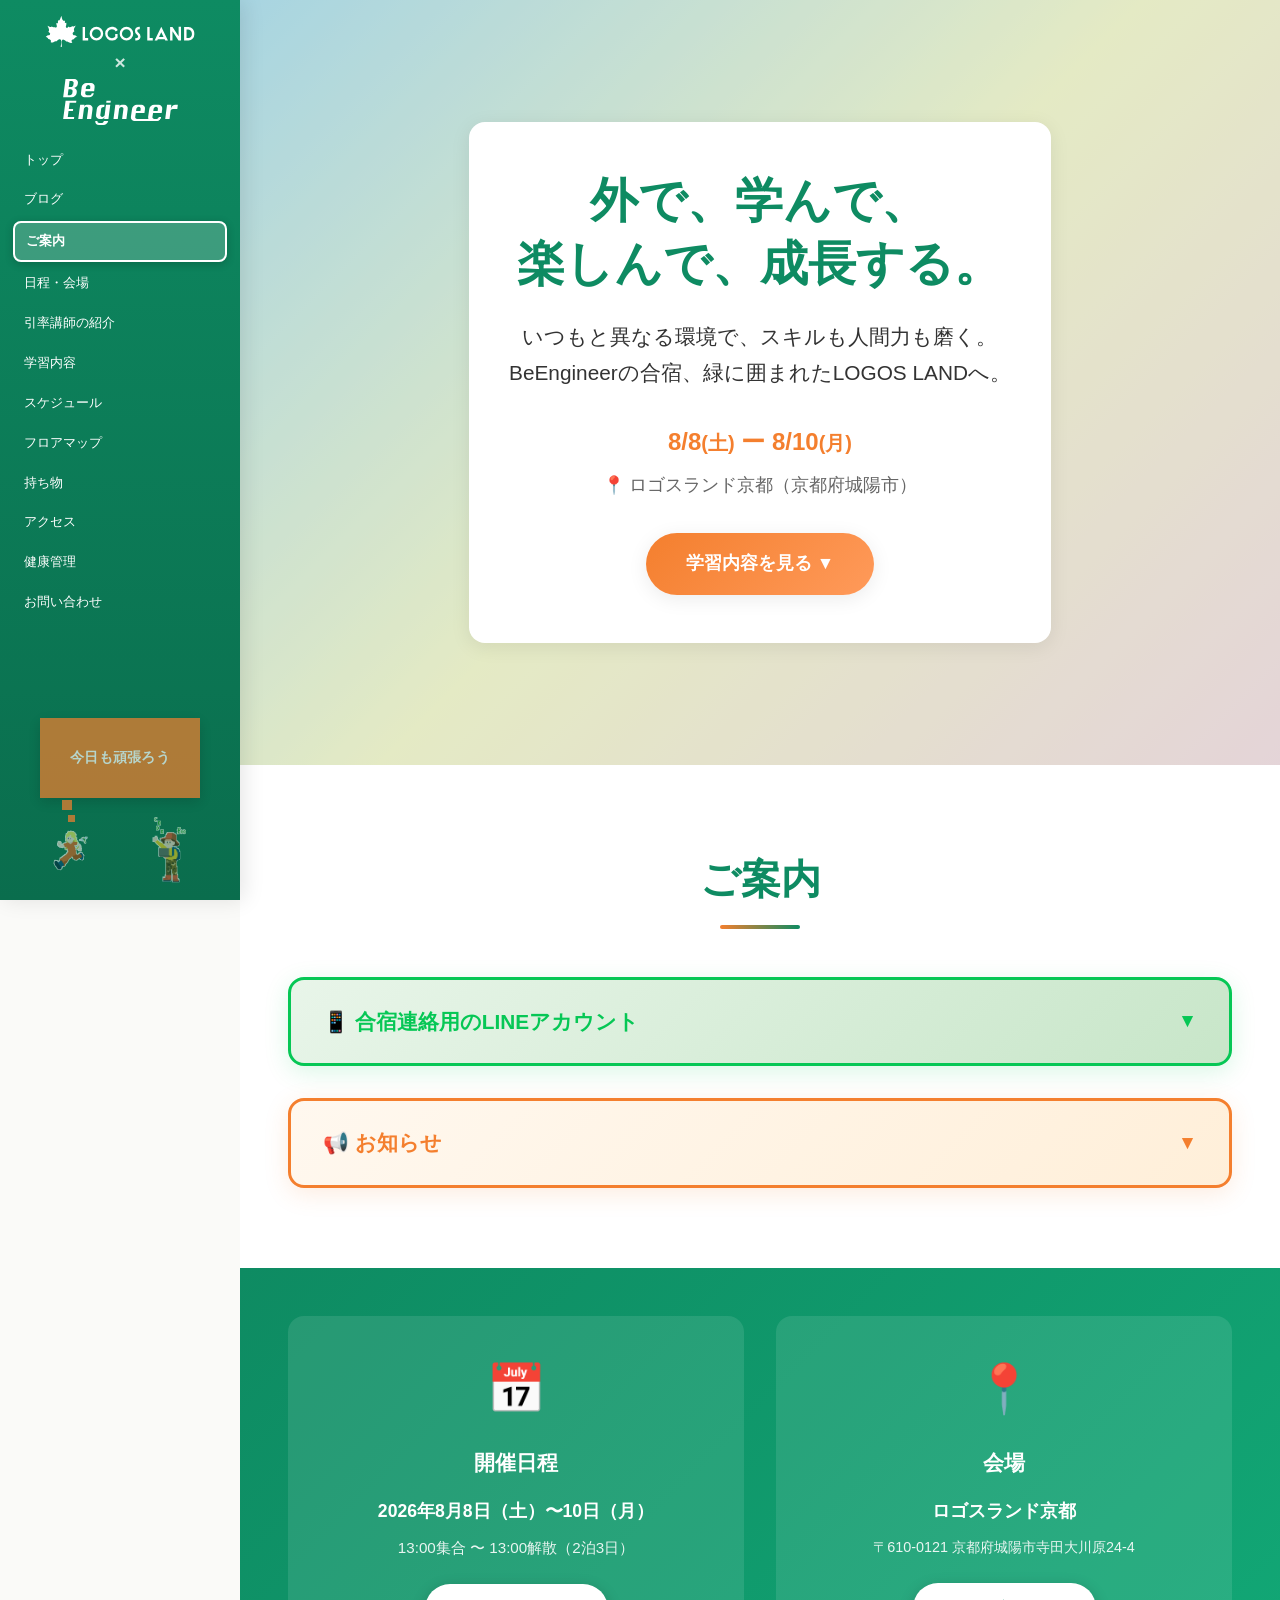
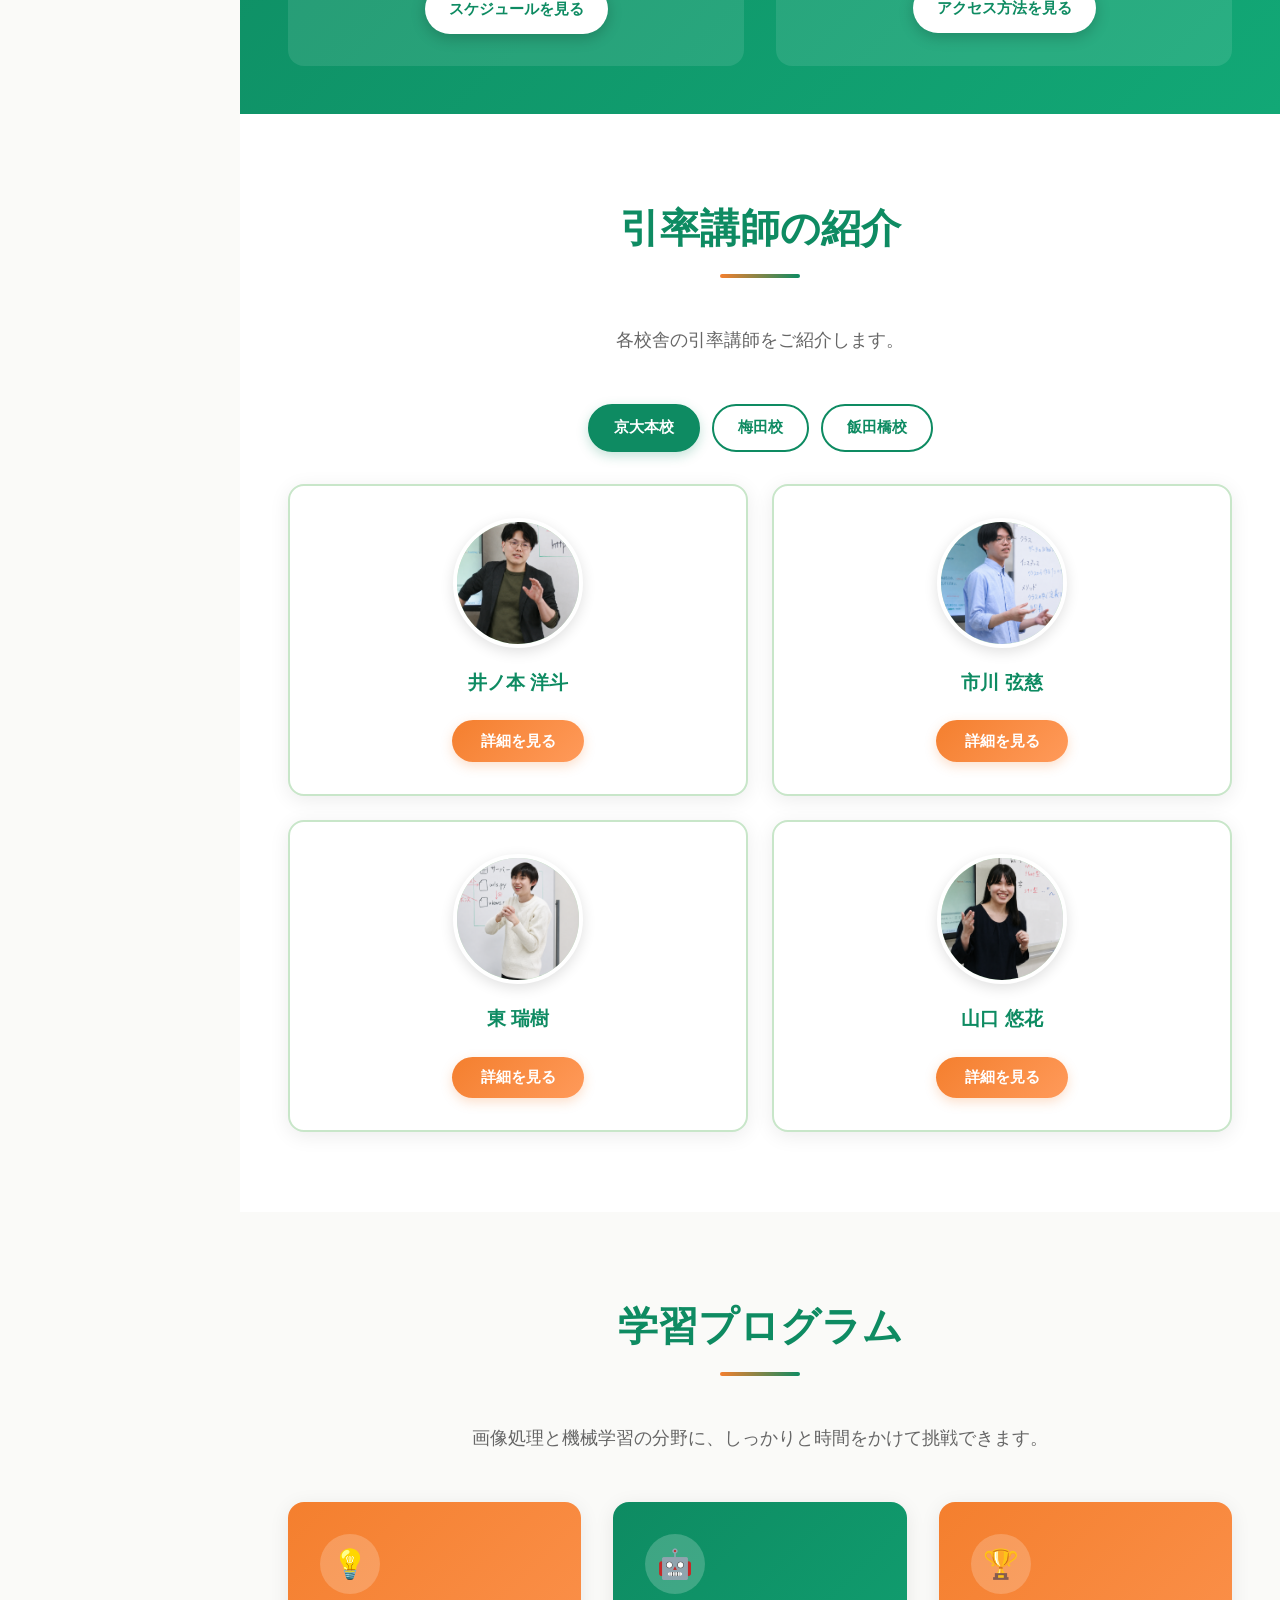
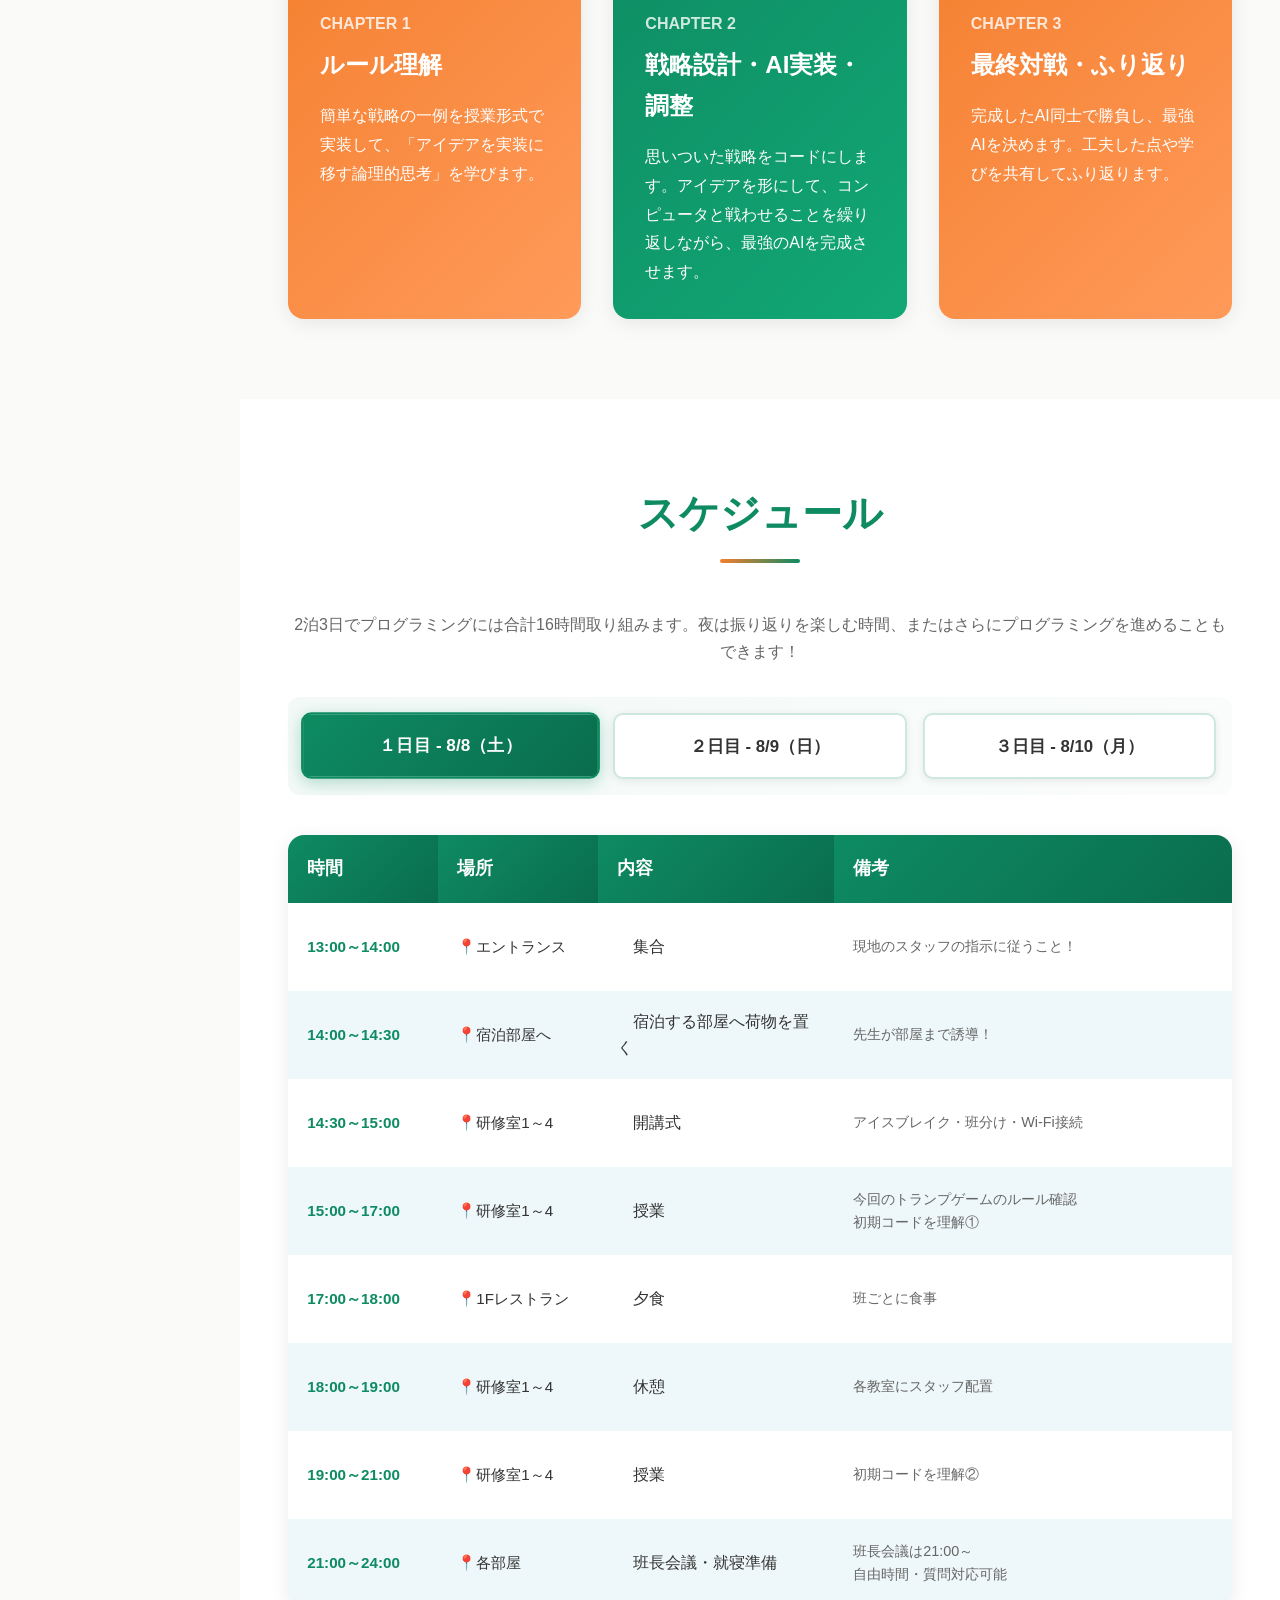
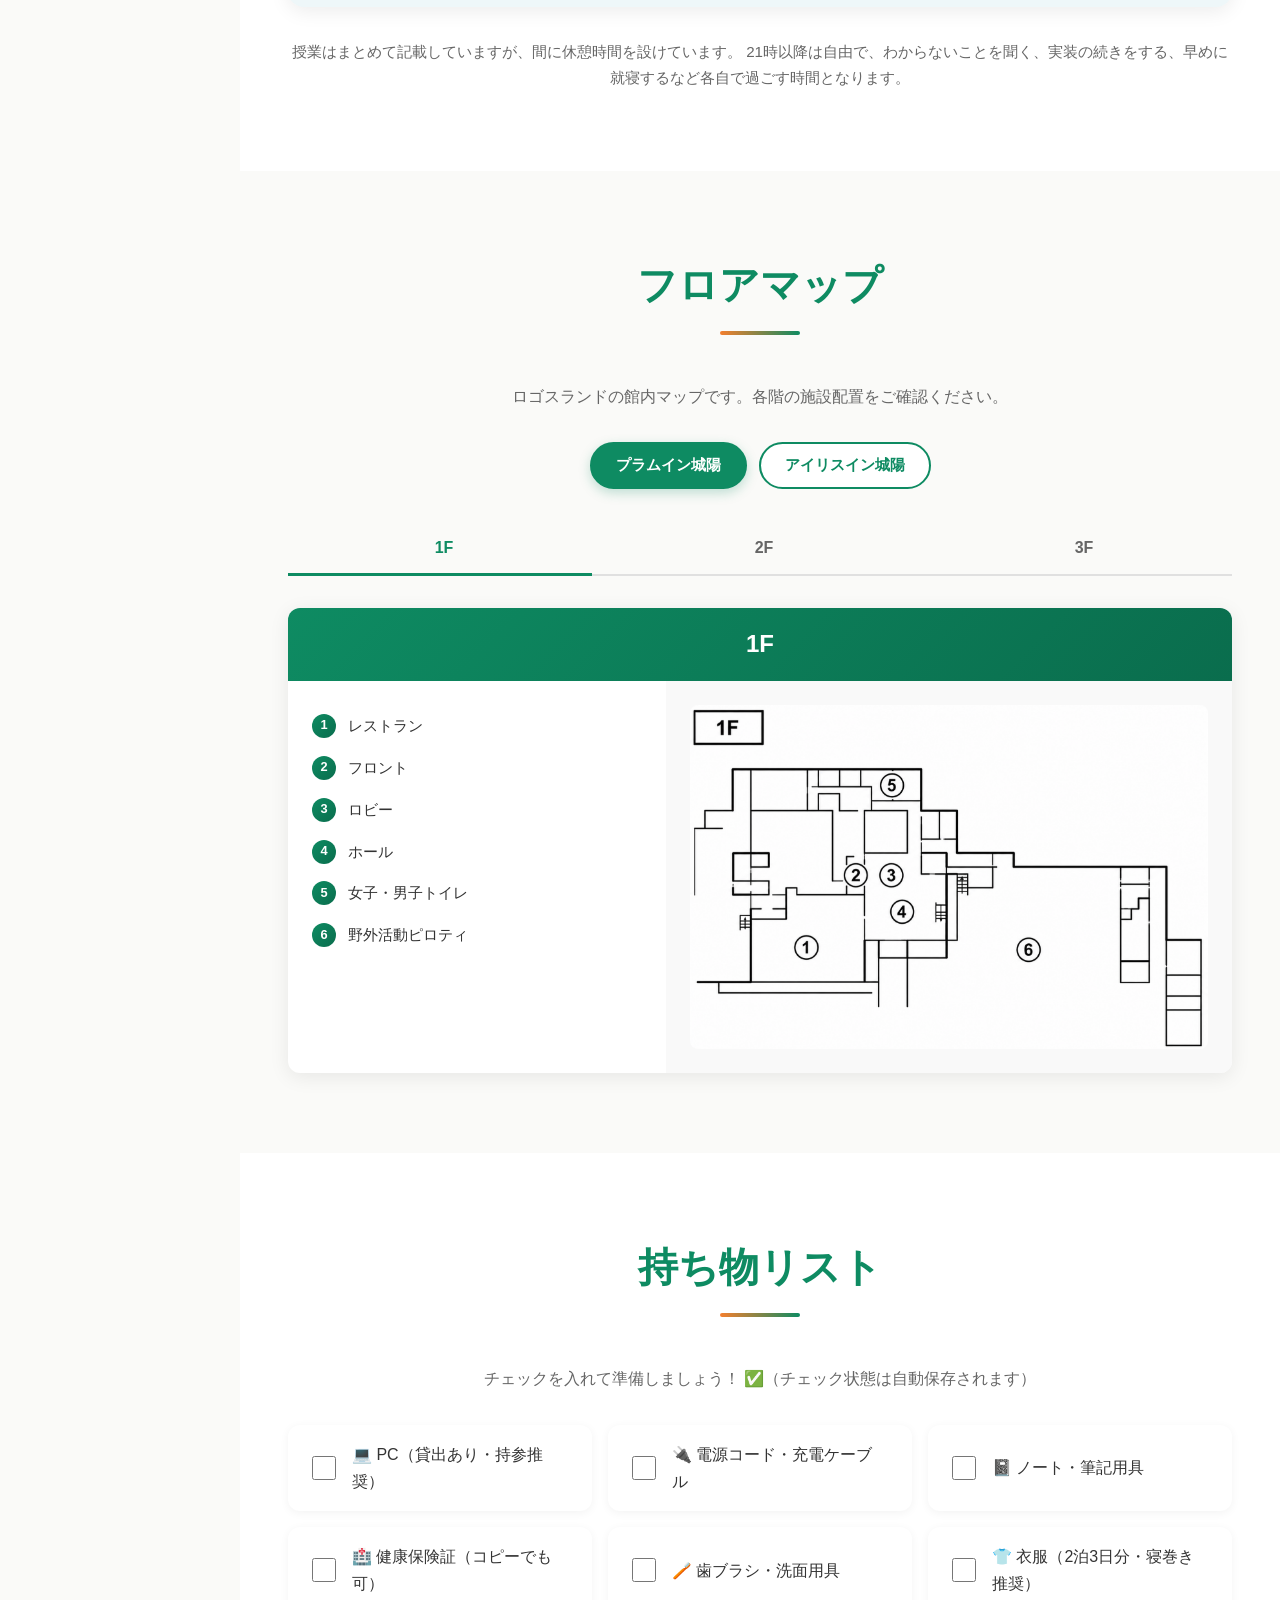
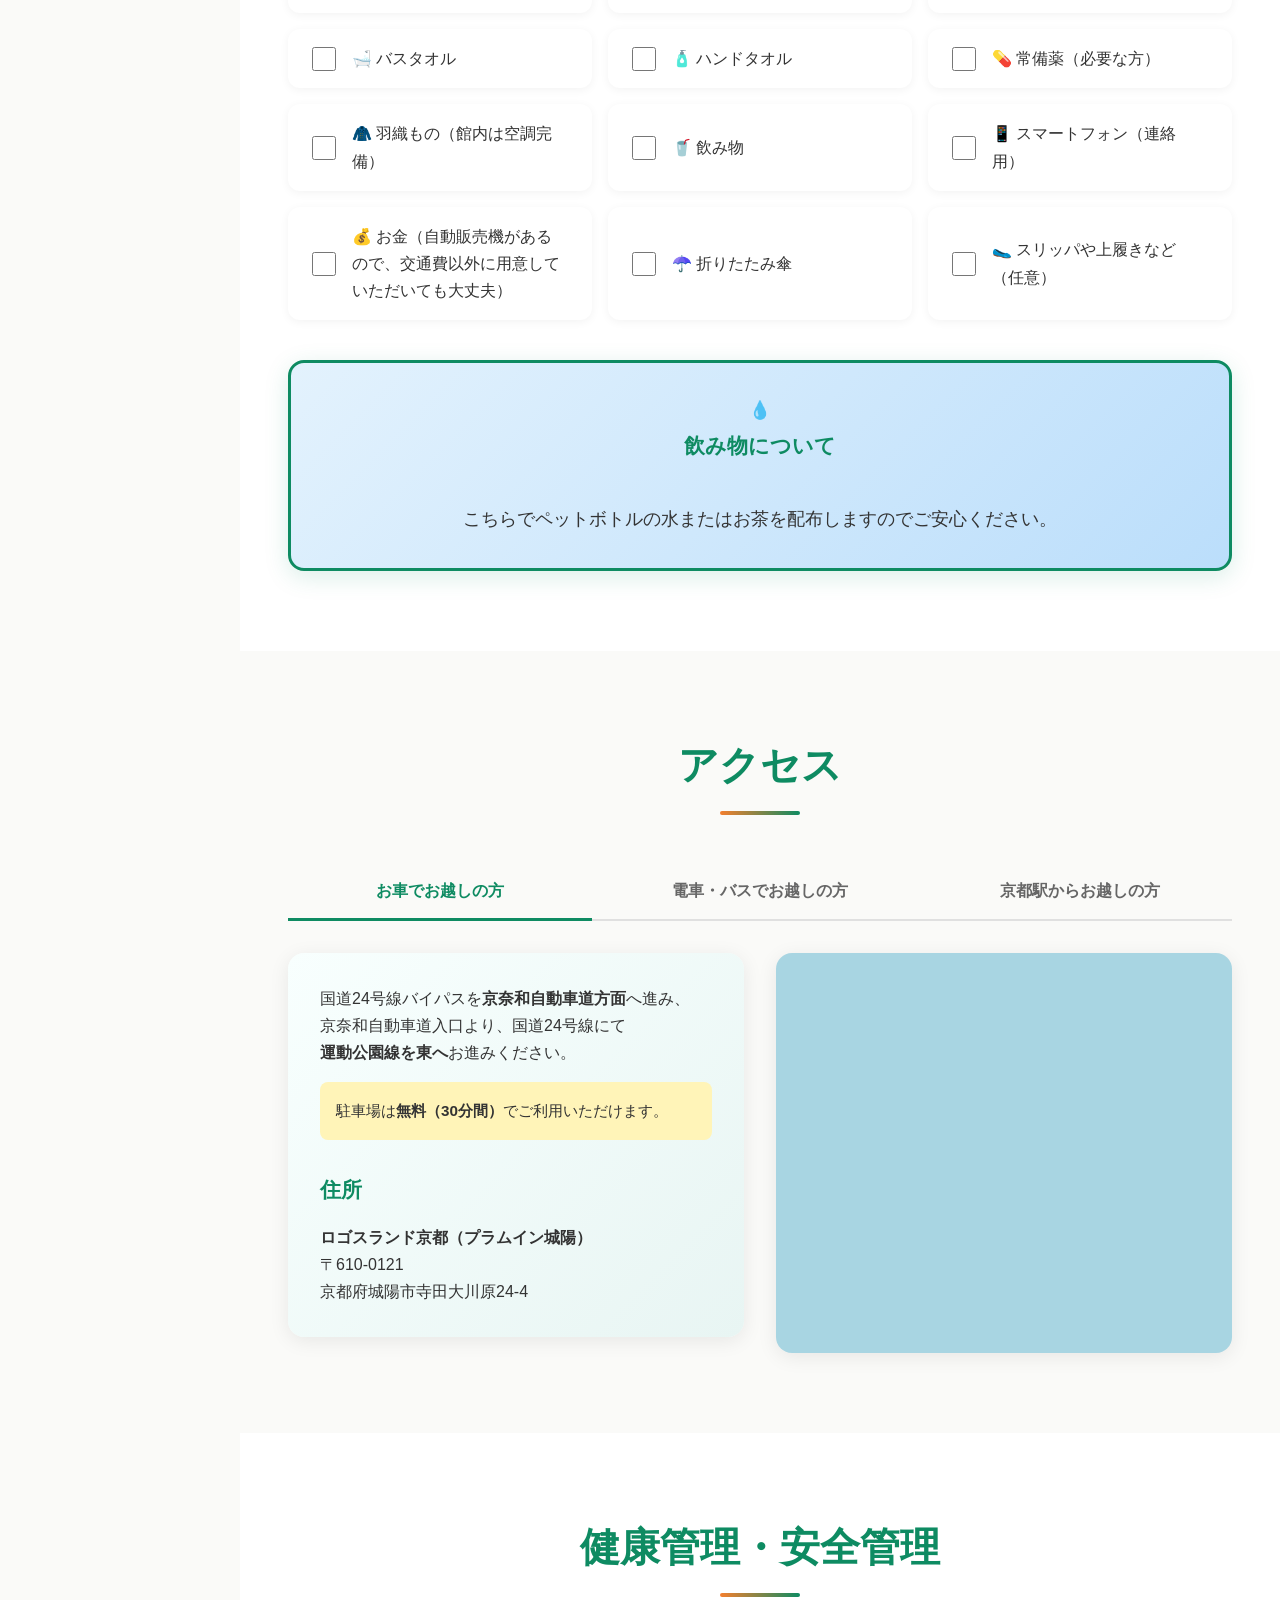
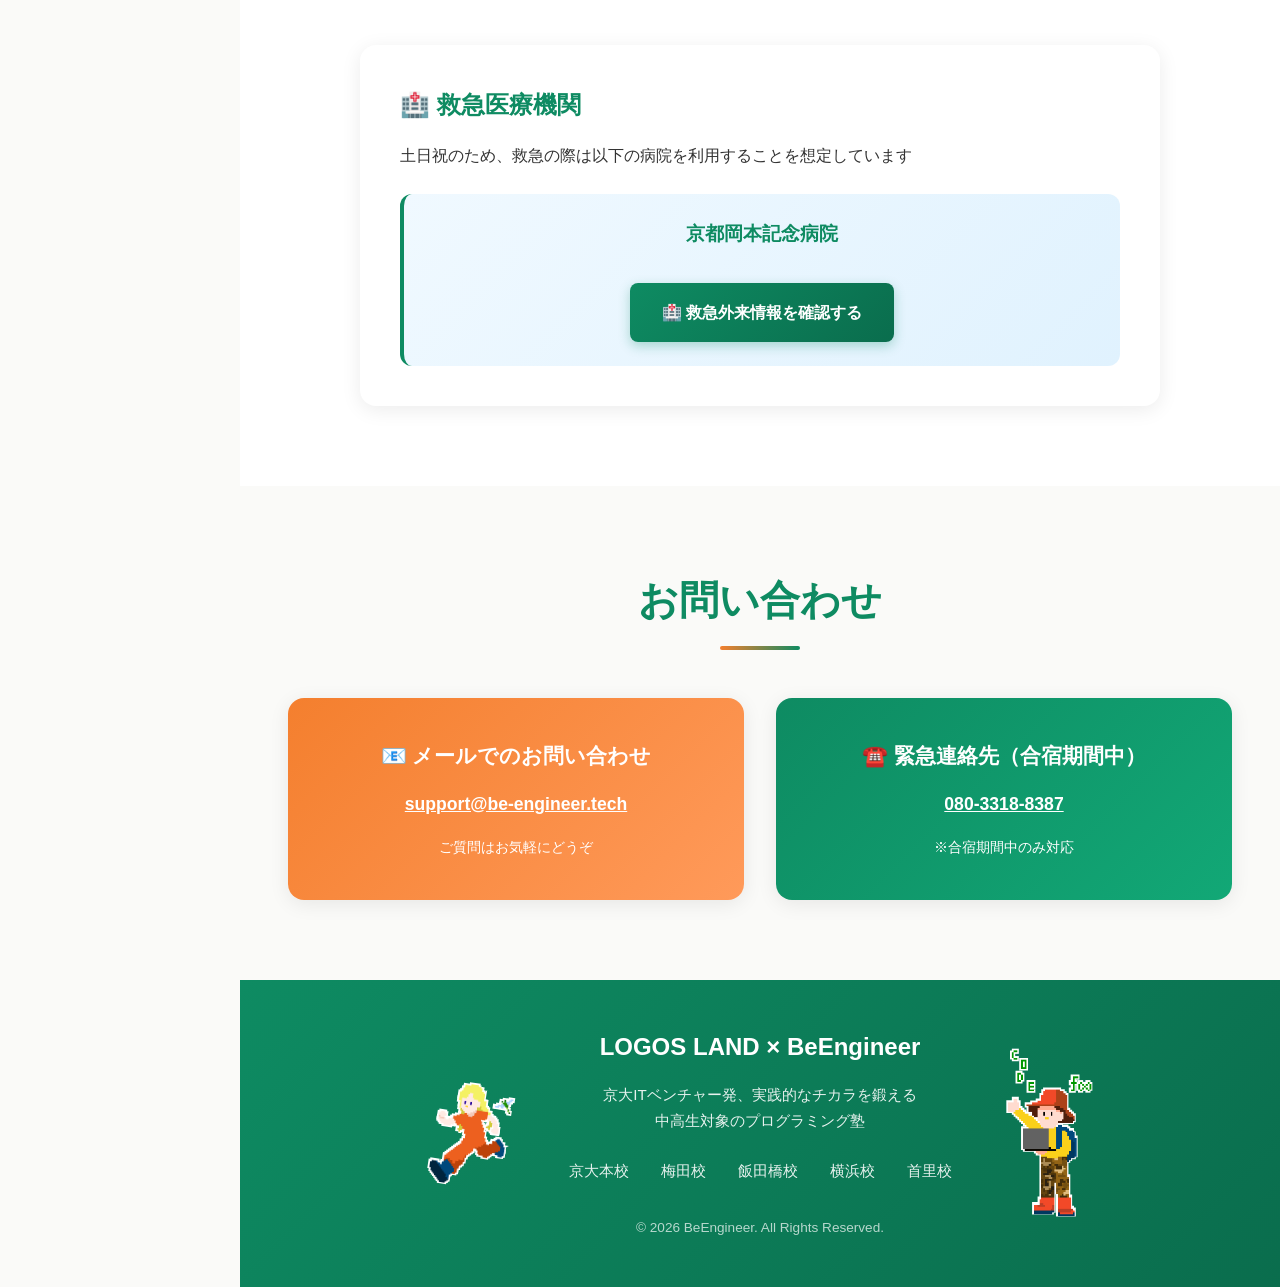
==== commit a79c9f94: "持ち物修正" ====
--- a/index.html
+++ b/index.html
@@ -545,7 +545,7 @@
                     </div>
                     <div class="checklist-item">
                         <input type="checkbox" id="item11" data-item="item11">
-                        <label for="item11">🥤 水筒</label>
+                        <label for="item11">🥤 飲み物</label>
                     </div>
                     <div class="checklist-item">
                         <input type="checkbox" id="item12" data-item="item12">
--- a/styles.css
+++ b/styles.css
@@ -1,5006 +1,5025 @@
-/* ============================================
-   BeEngineer Programming Camp - Styles
-   ロゴスランド風デザイン
-   ============================================ */
-
-:root {
-  /* メインカラー */
-  --color-primary: #0E8B62;
-  --color-secondary: #F47F2E;
-  --color-accent: #FF6B6B;
-  --color-bg: #FAFAF8;
-  --color-white: #FFFFFF;
-  --color-text: #333333;
-  --color-text-light: #666666;
-  
-  /* パステルカラー */
-  --color-pastel-blue: #A8D5E2;
-  --color-pastel-yellow: #FFF4B8;
-  --color-pastel-pink: #FFD4D4;
-  --color-pastel-green: #C8E6C9;
-  
-  /* レイアウト */
-  --sidebar-width: 240px;
-  --spacing-unit: 1rem;
-  --border-radius: 16px;
-  --shadow-soft: 0 4px 20px rgba(0, 0, 0, 0.08);
-  --shadow-hover: 0 8px 30px rgba(0, 0, 0, 0.12);
-}
-
-/* ============================================
-   リセット & ベース
-   ============================================ */
-
-* {
-  margin: 0;
-  padding: 0;
-  box-sizing: border-box;
-}
-
-html {
-  scroll-behavior: smooth;
-}
-
-body {
-  font-family: 'Segoe UI', 'Yu Gothic UI', 'Meiryo', sans-serif;
-  background-color: var(--color-bg);
-  color: var(--color-text);
-  line-height: 1.7;
-  overflow-x: hidden;
-}
-
-img {
-  max-width: 100%;
-  height: auto;
-  display: block;
-}
-
-a {
-  text-decoration: none;
-  color: inherit;
-  transition: all 0.3s ease;
-}
-
-/* ============================================
-   サイドバー（左側固定）
-   ============================================ */
-
-.sidebar {
-  position: fixed;
-  left: 0;
-  top: 0;
-  width: var(--sidebar-width);
-  height: 100vh;
-  background: linear-gradient(180deg, var(--color-primary) 0%, #0a6d4d 100%);
-  color: var(--color-white);
-  padding: 1rem 0.8rem;
-  display: flex;
-  flex-direction: column;
-  z-index: 1000;
-  box-shadow: 4px 0 20px rgba(0, 0, 0, 0.1);
-  overflow: visible;
-}
-
-.sidebar-logo {
-  text-align: center;
-  margin-bottom: 1rem;
-  display: flex;
-  flex-direction: column;
-  align-items: center;
-}
-
-.sidebar-logo h1 {
-  font-size: 1.5rem;
-  font-weight: bold;
-  letter-spacing: 0.05em;
-}
-
-.sidebar-logo p {
-  font-size: 0.75rem;
-  opacity: 0.9;
-  margin-top: 0.5rem;
-}
-
-.logo-text {
-  font-size: 1.5rem;
-  font-weight: bold;
-  letter-spacing: 0.05em;
-  line-height: 1.2;
-  display: flex;
-  align-items: center;
-  gap: 0.5rem;
-}
-
-.logo-icon {
-  width: 24px;
-  height: 24px;
-  object-fit: contain;
-}
-
-.logo-image {
-  width: 150px;
-  height: auto;
-  object-fit: contain;
-}
-
-.logo-been {
-  width: 115px;
-}
-
-.logo-separator {
-  font-size: 1.2rem;
-  margin: 0;
-  opacity: 0.8;
-  font-weight: bold;
-}
-
-.sidebar-nav {
-  flex: 1;
-  overflow: visible;
-  max-height: calc(100vh - 200px);
-}
-
-.sidebar-nav ul {
-  list-style: none;
-  overflow: visible;
-}
-
-.sidebar-nav li {
-  margin-bottom: 0.2rem;
-}
-
-.sidebar-nav a {
-  display: block;
-  padding: 0.45rem 0.7rem;
-  border-radius: 8px;
-  transition: all 0.3s ease;
-  font-size: 0.82rem;
-}
-
-.sidebar-nav a:hover {
-  background-color: rgba(255, 255, 255, 0.15);
-}
-
-.sidebar-nav a.active {
-  background-color: rgba(255, 255, 255, 0.2);
-  border: 2px solid var(--color-white);
-  font-weight: bold;
-  box-shadow: 0 2px 8px rgba(0, 0, 0, 0.2);
-}
-
-/* サブメニュー（ドロップダウン） */
-.sidebar-nav .has-submenu {
-  position: relative;
-  overflow: visible;
-}
-
-.sidebar-nav .submenu {
-  list-style: none;
-  padding: 0;
-  margin: 0;
-  position: absolute;
-  left: 100%;
-  top: 0;
-  margin-left: -1.5rem;
-  min-width: 150px;
-  background: linear-gradient(135deg, var(--color-secondary) 0%, #ff9a5a 100%);
-  border-radius: 8px;
-  box-shadow: 0 8px 32px rgba(0, 0, 0, 0.3);
-  opacity: 0;
-  visibility: hidden;
-  transform: translateX(-10px);
-  transition: all 0.3s ease;
-  z-index: 9999;
-}
-
-.sidebar-nav .has-submenu:hover .submenu {
-  opacity: 1;
-  visibility: visible;
-  transform: translateX(0);
-}
-
-.sidebar-nav .submenu li {
-  margin: 0;
-}
-
-.sidebar-nav .submenu a {
-  padding: 0.5rem 0.7rem;
-  font-size: 0.78rem;
-  background-color: transparent;
-  border-radius: 0;
-}
-
-.sidebar-nav .submenu li:first-child a {
-  border-radius: 8px 8px 0 0;
-}
-
-.sidebar-nav .submenu li:last-child a {
-  border-radius: 0 0 8px 8px;
-}
-
-.sidebar-nav .submenu a:hover {
-  background-color: rgba(255, 255, 255, 0.2);
-}
-
-.sidebar-footer {
-  text-align: center;
-  font-size: 0.6rem;
-  opacity: 0.7;
-  margin-top: auto;
-  padding-top: 0.3rem;
-  display: flex;
-  align-items: center;
-  /* コピーライト文を削除したため、中央寄せ＋gap でキャラ同士の距離を調整して元の位置感に戻す。 */
-  justify-content: center;
-  gap: 4rem;
-  position: relative; /* PC：吹き出しの位置基準 */
-}
-
-.sidebar-footer-text {
-  line-height: 1.4;
-}
-
-.sidebar-footer-char {
-  width: 35px;
-  height: auto;
-  opacity: 0.8;
-  flex-shrink: 0;
-}
-
-/* 旧構造（キャラのラッパー）は今は使わないが、CSS は無害なので残置 */
-.sidebar-char-wrap {
-  display: inline-flex;
-  align-items: flex-end;
-}
-
-/* PC：吹き出しは footer の上に絶対配置（クレジットの上に重なる位置） */
-.sidebar-char-bubble {
-  position: absolute;
-  bottom: calc(100% + 14px);
-  left: 50%;
-  transform: translateX(-50%);
-  width: clamp(120px, 75%, 160px);
-  aspect-ratio: 2 / 1;
-  display: flex;
-  align-items: center;
-  justify-content: center;
-  background-color: var(--color-secondary);
-  color: #fff;
-  padding: 0.6rem;
-  border-radius: 0;
-  font-size: 0.9rem;
-  line-height: 1.35;
-  font-weight: 700;
-  letter-spacing: 0.02em;
-  text-align: center;
-  white-space: normal;
-  box-shadow: 0 4px 12px rgba(0, 0, 0, 0.2);
-  opacity: 1;
-  pointer-events: none;
-  z-index: 1;
-  animation: bubblePop 0.4s ease-out;
-}
-
-/* PC：しっぽは下方向（左下 or 右下） */
-.sidebar-char-bubble::after {
-  content: '';
-  position: absolute;
-  left: 14%;
-  bottom: -12px;
-  top: auto;
-  right: auto;
-  transform: none;
-  width: 10px;
-  height: 10px;
-  background-color: var(--color-secondary);
-}
-
-.sidebar-char-bubble::before {
-  content: '';
-  position: absolute;
-  left: calc(14% + 6px);
-  bottom: -24px;
-  top: auto;
-  right: auto;
-  width: 7px;
-  height: 7px;
-  background-color: var(--color-secondary);
-}
-
-.sidebar-char-bubble--right::after {
-  left: auto;
-  right: 14%;
-}
-
-.sidebar-char-bubble--right::before {
-  left: auto;
-  right: calc(14% + 6px);
-}
-
-@keyframes bubblePop {
-  0% {
-    opacity: 0;
-    transform: translateX(-50%) translateY(4px) scale(0.92);
-  }
-  100% {
-    opacity: 1;
-    transform: translateX(-50%) translateY(0) scale(1);
-  }
-}
-
-/* ============================================
-  SP版：左キャラ・吹き出し・右キャラを横並び（吹き出しはやや上）
-   ============================================ */
-@media (max-width: 768px) {
-  .sidebar-footer {
-    opacity: 1; /* SP では bubble が色濃く見えるよう透過解除 */
-    flex-direction: row;
-    align-items: flex-end; /* キャラを下揃えの基準線に */
-    justify-content: center;
-    gap: 0.5rem;
-    padding-top: 0.75rem; /* 吹き出しが上に出る分 */
-  }
-
-  .sidebar-footer-char-left,
-  .sidebar-footer-char-right {
-    flex-shrink: 0;
-    height: auto;
-    
-    align-self: flex-end;
-    margin: 0;
-  }
-
-  .sidebar-footer-char-left {
-    width: 25px; 
-  }
-
-
-  .sidebar-footer-char-right {
-    width: 30px;
-  }
-
-  .sidebar-footer-text {
-    display: none;
-  }
-
-  .sidebar-char-bubble {
-    position: relative;
-    bottom: auto;
-    left: auto;
-    transform: none;
-    flex: 1 1 auto;
-    width: auto;
-    height: 3.0rem;
-    min-width: 0;
-    max-width: 9.5rem;
-    align-self: flex-end;
-    margin-bottom: 2.85rem;
-    padding: 0.45rem 0.5rem;
-    font-size: 0.72rem;
-    line-height: 1.25;
-    box-shadow: 0 2px 8px rgba(0, 0, 0, 0.18);
-    animation: bubblePopSP 0.35s ease-out;
-  }
-/* SP：しっぽは下方向（左下 or 右下）— 吹き出しが上にあるため */
-  
-  .sidebar-char-bubble::after {
-    top: auto;
-    bottom: -6px;
-    left: 8%;
-    right: auto;
-    transform: none;
-    width: 6px;
-    height: 6px;
-  }
-
-  .sidebar-char-bubble::before {
-    top: auto;
-    bottom: -14px; 
-    left: calc(8% - 5px);
-    right: auto;
-    width: 4px;
-    height: 4px;
-  }
-
-  .sidebar-char-bubble--right::after {
-    left: auto;
-    right: 8%;
-  }
-
-  .sidebar-char-bubble--right::before {
-    left: auto;
-    right: calc(8% - 5px);
-  }
-
-  @keyframes bubblePopSP {
-    0% {
-      opacity: 0;
-      transform: scale(0.88);
-    }
-    100% {
-      opacity: 1;
-      transform: scale(1);
-    }
-  }
-}
-
-/* ============================================
-   メインコンテンツエリア
-   ============================================ */
-
-.main-content {
-  margin-left: var(--sidebar-width);
-  min-height: 100vh;
-}
-
-/* ============================================
-   ヒーローセクション
-   ============================================ */
-
-.hero {
-  position: relative;
-  height: 85vh;
-  display: flex;
-  align-items: center;
-  justify-content: center;
-  background: linear-gradient(135deg, var(--color-pastel-blue) 0%, var(--color-pastel-yellow) 50%, var(--color-pastel-pink) 100%);
-  overflow: hidden;
-}
-
-.hero::before {
-  content: '';
-  position: absolute;
-  top: 0;
-  left: 0;
-  right: 0;
-  bottom: 0;
-  background-image: url('data:image/svg+xml,<svg xmlns="http://www.w3.org/2000/svg" viewBox="0 0 1200 600"><rect fill="%23A8D5E2" width="1200" height="600"/></svg>');
-  background-size: cover;
-  background-position: center;
-  opacity: 0.3;
-}
-
-.hero-content {
-  position: relative;
-  z-index: 1;
-  text-align: center;
-  max-width: 800px;
-  padding: 2rem;
-}
-
-.hero-panel {
-  background-color: var(--color-white);
-  padding: 3rem 2.5rem;
-  border-radius: var(--border-radius);
-  box-shadow: var(--shadow-soft);
-  transition: transform 0.3s ease;
-}
-
-.hero-panel:hover {
-  transform: scale(1.02);
-}
-
-.hero-title {
-  font-size: 3rem;
-  font-weight: bold;
-  color: var(--color-primary);
-  margin-bottom: 1.5rem;
-  line-height: 1.3;
-}
-
-.hero-subtitle {
-  font-size: 1.3rem;
-  color: var(--color-text);
-  margin-bottom: 2rem;
-}
-
-.hero-date {
-  font-size: 1.5rem;
-  font-weight: bold;
-  color: var(--color-secondary);
-  margin-bottom: 0.5rem;
-}
-
-.hero-location {
-  font-size: 1.1rem;
-  color: var(--color-text-light);
-}
-
-.hero-cta {
-  margin-top: 2rem;
-  display: inline-block;
-  padding: 1rem 2.5rem;
-  background: linear-gradient(135deg, var(--color-secondary) 0%, #ff9a5a 100%);
-  color: var(--color-white);
-  font-size: 1.1rem;
-  font-weight: bold;
-  border-radius: 50px;
-  box-shadow: var(--shadow-soft);
-  transition: all 0.3s ease;
-}
-
-.hero-cta:hover {
-  transform: translateY(-3px);
-  box-shadow: var(--shadow-hover);
-}
-
-/* ============================================
-   セクション共通スタイル
-   ============================================ */
-
-.section {
-  padding: 5rem 3rem;
-}
-
-.section:nth-child(even) {
-  background-color: var(--color-white);
-}
-
-.section-title {
-  font-size: 2.5rem;
-  font-weight: bold;
-  color: var(--color-primary);
-  text-align: center;
-  margin-bottom: 3rem;
-  position: relative;
-  padding-bottom: 1rem;
-}
-
-.section-title::after {
-  content: '';
-  position: absolute;
-  bottom: 0;
-  left: 50%;
-  transform: translateX(-50%);
-  width: 80px;
-  height: 4px;
-  background: linear-gradient(90deg, var(--color-secondary), var(--color-primary));
-  border-radius: 2px;
-}
-
-.section-intro {
-  text-align: center;
-  margin-bottom: 3rem;
-  color: var(--color-text-light);
-  font-size: 1.1rem;
-}
-
-.section-desc {
-  text-align: center;
-  margin-bottom: 2rem;
-  color: var(--color-text-light);
-}
-
-.section-note {
-  text-align: center;
-  margin-top: 2rem;
-  color: var(--color-text-light);
-  font-size: 0.95rem;
-}
-
-.container {
-  max-width: 1200px;
-  margin: 0 auto;
-}
-
-/* ============================================
-   カードUI
-   ============================================ */
-
-.card-grid {
-  display: grid;
-  /* デフォルトは 1 カラム。2 カラムになる中間レンジを使わず、
-     大画面でのみ 3 カラムに切り替える。 */
-  grid-template-columns: 1fr;
-  gap: 2rem;
-}
-
-/* 大画面（サイドバー＋セクション余白を引いても 3 カラムに収まる幅）でのみ 3 カラム */
-@media (min-width: 1200px) {
-  .card-grid {
-    grid-template-columns: repeat(3, 1fr);
-  }
-}
-
-.card {
-  background-color: var(--color-white);
-  border-radius: var(--border-radius);
-  padding: 2rem;
-  box-shadow: var(--shadow-soft);
-  transition: all 0.3s ease;
-}
-
-.card:hover {
-  transform: translateY(-8px);
-  box-shadow: var(--shadow-hover);
-}
-
-.card-orange {
-  background: linear-gradient(135deg, var(--color-secondary) 0%, #ff9a5a 100%);
-  color: var(--color-white);
-}
-
-.card-green {
-  background: linear-gradient(135deg, var(--color-primary) 0%, #12a876 100%);
-  color: var(--color-white);
-}
-
-.card-title {
-  font-size: 1.5rem;
-  font-weight: bold;
-  margin-bottom: 1rem;
-}
-
-.card-content {
-  font-size: 1rem;
-  line-height: 1.8;
-}
-
-.card-icon {
-  width: 60px;
-  height: 60px;
-  background-color: rgba(255, 255, 255, 0.2);
-  border-radius: 50%;
-  display: flex;
-  align-items: center;
-  justify-content: center;
-  font-size: 1.8rem;
-  margin-bottom: 1rem;
-}
-
-/* ============================================
-   ご案内セクション
-   ============================================ */
-
-/* PC版では開閉ヘッダーを非表示 */
-.guide-toggle-header {
-  display: none;
-}
-
-.guide-content {
-  display: grid;
-  grid-template-columns: 1fr 1fr;
-  gap: 3rem;
-  align-items: center;
-  background-color: var(--color-white);
-  padding: 2.5rem;
-  border-radius: var(--border-radius);
-  box-shadow: var(--shadow-soft);
-}
-
-.guide-text {
-  display: flex;
-  flex-direction: column;
-  gap: 1rem;
-}
-
-.guide-main {
-  font-size: 1.5rem;
-  font-weight: bold;
-  color: var(--color-secondary);
-  margin-bottom: 0.5rem;
-}
-
-.guide-detail {
-  font-size: 1.1rem;
-  line-height: 1.8;
-  color: var(--color-text);
-}
-
-.guide-note {
-  font-size: 0.95rem;
-  color: var(--color-text-light);
-  background-color: var(--color-pastel-yellow);
-  padding: 1rem;
-  border-radius: 8px;
-  margin-top: 0.5rem;
-}
-
-.guide-notice-inline {
-  background: linear-gradient(135deg, #FFF3E0 0%, #FFE0B2 100%);
-  border: 3px solid var(--color-secondary);
-  border-radius: var(--border-radius);
-  padding: 1.5rem;
-  margin-top: 1.5rem;
-}
-
-.guide-image {
-  border-radius: var(--border-radius);
-  overflow: hidden;
-  box-shadow: var(--shadow-soft);
-  max-width: 100%;
-}
-
-.guide-image img {
-  width: 100%;
-  height: auto;
-  display: block;
-}
-
-.guide-notice-item {
-  display: flex;
-  align-items: center;
-  gap: 0.8rem;
-  margin-bottom: 1.5rem;
-  font-size: 1.05rem;
-  line-height: 1.8;
-  color: var(--color-text);
-}
-
-.guide-notice-item:last-of-type {
-  margin-bottom: 1rem;
-}
-
-.guide-notice-icon {
-  font-size: 1.5rem;
-  flex-shrink: 0;
-  line-height: 1.8;
-  display: flex;
-  align-items: center;
-  justify-content: center;
-  align-self: flex-start;
-}
-
-.guide-notice-contact {
-  text-align: center;
-  color: var(--color-text);
-  font-size: 1rem;
-  margin-top: 1rem;
-  margin-bottom: 0;
-  font-weight: 500;
-}
-
-.line-info-box {
-  background: linear-gradient(135deg, #E8F5E9 0%, #C8E6C9 100%);
-  border: 3px solid #06C755;
-  border-radius: var(--border-radius);
-  padding: 0;
-  margin-top: 2rem;
-  box-shadow: 0 6px 25px rgba(6, 199, 85, 0.15);
-  overflow: hidden;
-}
-
-/* 開閉ヘッダー */
-.line-toggle-header {
-  display: flex;
-  justify-content: space-between;
-  align-items: center;
-  padding: 1.5rem 2rem;
-  cursor: pointer;
-  transition: background-color 0.3s ease;
-}
-
-.line-toggle-header:hover {
-  background-color: rgba(6, 199, 85, 0.1);
-}
-
-.line-toggle-title {
-  font-size: 1.3rem;
-  font-weight: bold;
-  color: #06C755;
-}
-
-.line-toggle-icon {
-  font-size: 1.2rem;
-  color: #06C755;
-  transition: transform 0.3s ease;
-}
-
-.line-info-box.active .line-toggle-icon {
-  transform: rotate(180deg);
-}
-
-.line-info-content-wrapper {
-  max-height: 0;
-  overflow: hidden;
-  opacity: 0;
-  transition: max-height 0.5s ease, opacity 0.3s ease, padding 0.3s ease;
-  padding: 0 2rem;
-}
-
-.line-info-box.active .line-info-content-wrapper {
-  max-height: 1500px;
-  opacity: 1;
-  padding: 0 2rem 2rem 2rem;
-}
-
-.line-info-title {
-  text-align: center;
-  font-size: 1.5rem;
-  color: #06C755;
-  margin-bottom: 1.5rem;
-  font-weight: bold;
-}
-
-.line-info-content {
-  display: flex;
-  flex-direction: row;
-  align-items: center;
-  justify-content: center;
-  gap: 2rem;
-}
-
-.line-character {
-  flex-shrink: 0;
-}
-
-.line-character-img {
-  width: 120px;
-  height: auto;
-  animation: bounce 2s ease-in-out infinite;
-}
-
-.line-character-left .line-character-img {
-  animation-delay: 0s;
-}
-
-.line-character-right .line-character-img {
-  animation-delay: 0.3s;
-}
-
-@keyframes bounce {
-  0%, 100% {
-    transform: translateY(0);
-  }
-  50% {
-    transform: translateY(-10px);
-  }
-}
-
-@keyframes fadeIn {
-  from {
-    opacity: 0;
-    transform: translateY(8px);
-  }
-  to {
-    opacity: 1;
-    transform: translateY(0);
-  }
-}
-
-.line-qr-section {
-  flex-shrink: 0;
-  display: flex;
-  flex-direction: column;
-  align-items: center;
-  gap: 1.5rem;
-}
-
-.line-qr-code {
-  width: 200px;
-  height: 200px;
-  border-radius: 12px;
-  box-shadow: 0 4px 15px rgba(0, 0, 0, 0.1);
-  background: white;
-  padding: 10px;
-}
-
-.line-link {
-  margin: 0;
-  text-align: center;
-}
-
-.line-link a {
-  color: #06C755;
-  font-size: 1.1rem;
-  font-weight: bold;
-  text-decoration: none;
-  padding: 0.5rem 1rem;
-  border: 2px solid #06C755;
-  border-radius: 8px;
-  background-color: rgba(6, 199, 85, 0.1);
-  display: inline-block;
-  transition: all 0.3s ease;
-}
-
-.line-link a:hover {
-  background-color: #06C755;
-  color: white;
-  transform: translateY(-2px);
-  box-shadow: 0 4px 12px rgba(6, 199, 85, 0.3);
-}
-
-.line-link a:active {
-  transform: translateY(0);
-}
-
-.line-text-section {
-  text-align: center;
-}
-
-.line-account-name {
-  font-size: 1.3rem;
-  color: #06C755;
-  margin-bottom: 1rem;
-  font-weight: bold;
-}
-
-.line-description {
-  font-size: 1.05rem;
-  color: var(--color-text);
-  line-height: 1.8;
-}
-
-/* ============================================
-   ブログ更新セクション
-   ============================================ */
-
-.blog-update-box {
-  background: linear-gradient(135deg, #FFF3E0 0%, #FFE0B2 100%);
-  border: 3px solid #FF9800;
-  border-radius: var(--border-radius);
-  padding: 0;
-  margin-top: 2rem;
-  box-shadow: 0 6px 25px rgba(255, 152, 0, 0.15);
-  overflow: hidden;
-}
-
-.blog-update-header {
-  display: flex;
-  justify-content: space-between;
-  align-items: center;
-  padding: 1.5rem 2rem;
-  cursor: pointer;
-  transition: background-color 0.3s ease;
-}
-
-.blog-update-header:hover {
-  background-color: rgba(255, 152, 0, 0.1);
-}
-
-.blog-update-title {
-  font-size: 1.3rem;
-  font-weight: bold;
-  color: #FF9800;
-}
-
-.blog-update-icon {
-  font-size: 1.2rem;
-  color: #FF9800;
-  transition: transform 0.3s ease;
-}
-
-.blog-update-box.active .blog-update-icon {
-  transform: rotate(180deg);
-}
-
-.blog-update-content {
-  max-height: 0;
-  opacity: 0;
-  overflow: hidden;
-  transition: max-height 0.5s ease, opacity 0.3s ease, padding 0.3s ease;
-  padding: 0 2rem;
-}
-
-.blog-update-box.active .blog-update-content {
-  max-height: 1000px;
-  opacity: 1;
-  padding: 0 2rem 2rem 2rem;
-}
-
-.blog-update-text {
-  font-size: 1.1rem;
-  color: var(--color-text);
-  line-height: 1.8;
-  margin-bottom: 1.5rem;
-  text-align: center;
-}
-
-.blog-update-link {
-  text-align: center;
-  margin-bottom: 1.5rem;
-}
-
-.blog-link-btn {
-  display: inline-block;
-  padding: 0.8rem 2rem;
-  background-color: #FF9800;
-  color: white;
-  text-decoration: none;
-  border-radius: 8px;
-  font-weight: bold;
-  font-size: 1.1rem;
-  transition: all 0.3s ease;
-  box-shadow: 0 4px 12px rgba(255, 152, 0, 0.3);
-}
-
-.blog-link-btn:hover {
-  background-color: #F57C00;
-  transform: translateY(-2px);
-  box-shadow: 0 6px 16px rgba(255, 152, 0, 0.4);
-}
-
-.blog-link-btn:active {
-  transform: translateY(0);
-}
-
-/* 開放前のボタン：見た目をロック状態に */
-.blog-link-btn.is-locked {
-  background-color: #B0B0B0;
-  box-shadow: 0 4px 12px rgba(0, 0, 0, 0.12);
-  cursor: not-allowed;
-  position: relative;
-}
-
-.blog-link-btn.is-locked:hover {
-  background-color: #B0B0B0;
-  transform: none;
-  box-shadow: 0 4px 12px rgba(0, 0, 0, 0.12);
-}
-
-/* 「準備中」トースト */
-.blog-toast {
-  position: fixed;
-  bottom: 2rem;
-  left: 50%;
-  transform: translateX(-50%) translateY(20px);
-  background-color: rgba(40, 40, 40, 0.95);
-  color: #fff;
-  padding: 0.9rem 1.4rem;
-  border-radius: 8px;
-  font-size: 0.95rem;
-  font-weight: 500;
-  box-shadow: 0 8px 24px rgba(0, 0, 0, 0.25);
-  opacity: 0;
-  visibility: hidden;
-  pointer-events: none;
-  z-index: 3000;
-  transition: opacity 0.25s ease, transform 0.25s ease, visibility 0.25s ease;
-  max-width: calc(100% - 2rem);
-  text-align: center;
-}
-
-.blog-toast.show {
-  opacity: 1;
-  visibility: visible;
-  transform: translateX(-50%) translateY(0);
-}
-
-.blog-update-notice {
-  background-color: rgba(255, 152, 0, 0.1);
-  border-radius: 8px;
-  padding: 1.5rem;
-  margin-top: 1.5rem;
-}
-
-.blog-notice-item {
-  display: flex;
-  align-items: center;
-  gap: 0.8rem;
-  margin-bottom: 0.8rem;
-  font-size: 1rem;
-  color: var(--color-text);
-}
-
-.blog-notice-item:last-child {
-  margin-bottom: 0;
-}
-
-.blog-notice-icon {
-  font-size: 1.3rem;
-  flex-shrink: 0;
-}
-
-.blog-notice-item strong {
-  color: #E65100;
-}
-
-/* PC版では開閉機能を無効化（常に表示） */
-@media (min-width: 769px) {
-  .blog-update-header {
-    cursor: default;
-  }
-  
-  .blog-update-header:hover {
-    background-color: transparent;
-  }
-  
-  .blog-update-icon {
-    display: none;
-  }
-  
-  .blog-update-content {
-    max-height: none;
-    opacity: 1;
-    padding: 0 2rem 2rem 2rem;
-  }
-}
-
-/* ============================================
-   引率講師の紹介
-   ============================================ */
-
-/* 校舎タブ */
-.teachers-tabs {
-  display: flex;
-  flex-wrap: wrap;
-  gap: 0.75rem;
-  justify-content: center;
-  margin: 0 0 2rem;
-}
-
-.teachers-tab-btn {
-  padding: 0.7rem 1.5rem;
-  background-color: var(--color-white);
-  border: 2px solid var(--color-primary);
-  border-radius: 999px;
-  color: var(--color-primary);
-  font-size: 0.95rem;
-  font-weight: 600;
-  cursor: pointer;
-  transition: background-color 0.25s ease, color 0.25s ease, box-shadow 0.25s ease;
-  font-family: inherit;
-}
-
-.teachers-tab-btn:hover {
-  background-color: rgba(14, 139, 98, 0.08);
-}
-
-.teachers-tab-btn.active {
-  background-color: var(--color-primary);
-  color: var(--color-white);
-  box-shadow: 0 4px 12px rgba(14, 139, 98, 0.25);
-}
-
-/* 校舎パネル（タブ切り替え） */
-.teachers-panel {
-  display: none;
-}
-
-.teachers-panel.active {
-  display: block;
-  animation: fadeIn 0.4s ease;
-}
-
-/* 講師カードのグリッド（2カラム） */
-.teachers-grid {
-   お知らせセクション
-   ============================================ */
-
-.news-box {
-  background: linear-gradient(135deg, #FFF8EF 0%, #FFEFD9 100%);
-  border: 3px solid var(--color-secondary);
-  border-radius: var(--border-radius);
-  padding: 0;
-  margin-top: 2rem;
-  box-shadow: 0 6px 25px rgba(244, 127, 46, 0.15);
-  overflow: hidden;
-}
-
-/* 開閉ヘッダー（LINEセクションと同じ挙動） */
-.news-toggle-header {
-  display: flex;
-  justify-content: space-between;
-  align-items: center;
-  padding: 1.5rem 2rem;
-  cursor: pointer;
-  transition: background-color 0.3s ease;
-}
-
-.news-toggle-header:hover {
-  background-color: rgba(244, 127, 46, 0.1);
-}
-
-.news-toggle-title {
-  font-size: 1.3rem;
-  font-weight: bold;
-  color: var(--color-secondary);
-}
-
-.news-toggle-icon {
-  font-size: 1.2rem;
-  color: var(--color-secondary);
-  transition: transform 0.3s ease;
-}
-
-.news-box.active .news-toggle-icon {
-  transform: rotate(180deg);
-}
-
-/* 開閉する中身 */
-.news-content-wrapper {
-  max-height: 0;
-  overflow: hidden;
-  opacity: 0;
-  transition: max-height 0.5s ease, opacity 0.3s ease, padding 0.3s ease;
-  padding: 0 2rem;
-}
-
-.news-box.active .news-content-wrapper {
-  max-height: 4000px;
-  opacity: 1;
-  padding: 0 2rem 2rem 2rem;
-}
-
-.news-intro {
-  text-align: center;
-  font-size: 1.05rem;
-  color: var(--color-text-light);
-  line-height: 1.8;
-  margin-bottom: 2rem;
-}
-
-.news-list {
-  display: grid;
-  grid-template-columns: repeat(2, 1fr);
-  gap: 1.5rem;
-}
-
-/* 講師カード（丸い顔・名前・詳細ボタン） */
-.teacher-card {
-  display: flex;
-  flex-direction: column;
-  align-items: center;
-  text-align: center;
-  background-color: var(--color-white);
-  border: 2px solid var(--color-pastel-green);
-  border-radius: var(--border-radius);
-  box-shadow: var(--shadow-soft);
-  padding: 2rem 1.5rem;
-  transition: transform 0.3s ease, box-shadow 0.3s ease;
-}
-
-.teacher-card:hover {
-.news-card {
-  display: flex;
-  flex-direction: column;
-  background-color: var(--color-white);
-  border-radius: 12px;
-  padding: 1.5rem;
-  box-shadow: var(--shadow-soft);
-  border-top: 4px solid var(--color-primary);
-  transition: transform 0.3s ease, box-shadow 0.3s ease;
-}
-
-.news-card:hover {
-  transform: translateY(-4px);
-  box-shadow: var(--shadow-hover);
-}
-
-.teacher-card-empty {
-  border-style: dashed;
-  border-color: #D5D5D5;
-}
-
-/* 丸い顔写真 */
-.teacher-photo-circle {
-  width: 130px;
-  height: 130px;
-  border-radius: 50%;
-  overflow: hidden;
-  background-color: var(--color-pastel-green);
-  border: 4px solid var(--color-white);
-  box-shadow: 0 4px 14px rgba(0, 0, 0, 0.12);
-  flex-shrink: 0;
-}
-
-.teacher-photo-circle img {
-/* カードごとにアクセントカラーを緑・オレンジで交互に */
-.news-card:nth-child(even) {
-  border-top-color: var(--color-secondary);
-}
-
-.news-card-icon {
-  font-size: 2.2rem;
-  line-height: 1;
-  margin-bottom: 0.8rem;
-}
-
-/* 画像枠（顔写真など） */
-.news-card-image {
-  width: 100%;
-  aspect-ratio: 4 / 3;
-  border-radius: 10px;
-  overflow: hidden;
-  margin-bottom: 1rem;
-  background-color: var(--color-pastel-green);
-}
-
-.news-card-image img {
-  width: 100%;
-  height: 100%;
-  object-fit: cover;
-  display: block;
-}
-
-/* 写真未設定時のプレースホルダー */
-.teacher-photo-placeholder {
-  display: flex;
-  align-items: center;
-  justify-content: center;
-  background-color: var(--color-bg);
-  border: 2px dashed #C9C9C9;
-}
-
-.teacher-photo-icon {
-  font-size: 3rem;
-  opacity: 0.5;
-}
-
-.teacher-card-name {
-  font-size: 1.2rem;
-  font-weight: bold;
-  color: var(--color-primary);
-  margin: 1.2rem 0 1.3rem;
-}
-
-.teacher-card-empty .teacher-card-name {
-  color: var(--color-text-light);
-}
-
-/* 詳細ボタン */
-.teacher-detail-btn {
-  margin-top: auto;
-  padding: 0.65rem 1.8rem;
-  background: linear-gradient(135deg, var(--color-secondary) 0%, #ff9a5a 100%);
-  color: var(--color-white);
-  border: none;
-  border-radius: 50px;
-  font-size: 0.95rem;
-  font-weight: bold;
-  font-family: inherit;
-  cursor: pointer;
-  transition: all 0.3s ease;
-  box-shadow: 0 4px 12px rgba(244, 127, 46, 0.25);
-}
-
-.teacher-detail-btn:hover {
-  transform: translateY(-2px);
-  box-shadow: 0 6px 16px rgba(244, 127, 46, 0.35);
-}
-
-.teachers-empty {
-  text-align: center;
-  color: var(--color-text-light);
-  padding: 2rem 0;
-}
-
-/* ---- 講師モーダル（ポップアップ）---- */
-.teacher-modal {
-  display: none;
-  position: fixed;
-  inset: 0;
-  z-index: 2600;
-  align-items: center;
-  justify-content: center;
-  padding: 1.5rem;
-}
-
-.teacher-modal.open {
-  display: flex;
-  animation: fadeIn 0.25s ease;
-}
-
-.teacher-modal-overlay {
-  position: absolute;
-  inset: 0;
-  background-color: rgba(0, 0, 0, 0.5);
-}
-
-.teacher-modal-panel {
-  position: relative;
-  z-index: 1;
-  background-color: var(--color-white);
-  border-radius: var(--border-radius);
-  width: 100%;
-  max-width: 520px;
-  max-height: 85vh;
-  overflow-y: auto;
-  padding: 2.5rem 2rem 2rem;
-  text-align: center;
-  box-shadow: 0 20px 60px rgba(0, 0, 0, 0.3);
-}
-
-.teacher-modal-close {
-  position: absolute;
-  top: 0.8rem;
-  right: 0.8rem;
-  width: 40px;
-  height: 40px;
-  border-radius: 50%;
-  background-color: var(--color-bg);
-  border: none;
-  font-size: 1.5rem;
-  line-height: 1;
-  color: var(--color-text);
-  cursor: pointer;
-  display: flex;
-  align-items: center;
-  justify-content: center;
-  transition: background-color 0.25s ease;
-}
-
-.teacher-modal-close:hover {
-  background-color: #EAEAE6;
-}
-
-.teacher-modal-photo-area {
-  display: flex;
-  justify-content: center;
-  margin-bottom: 1.2rem;
-}
-
-/* モーダル内の写真は元画像（長方形）を角丸で表示 */
-.teacher-modal-photo-rect {
-  width: 100%;
-  max-width: 300px;
-  border-radius: 14px;
-  overflow: hidden;
-  background-color: var(--color-pastel-green);
-  box-shadow: 0 6px 20px rgba(0, 0, 0, 0.15);
-}
-
-.teacher-modal-photo-rect img {
-  width: 100%;
-  height: auto;
-  display: block;
-}
-
-/* 写真プレースホルダー（モーダル・長方形） */
-.teacher-modal-photo-rect.teacher-photo-placeholder {
-  aspect-ratio: 3 / 4;
-  display: flex;
-  align-items: center;
-  justify-content: center;
-}
-
-.teacher-modal-name {
-  font-size: 1.5rem;
-  font-weight: bold;
-  color: var(--color-primary);
-  margin-bottom: 1.2rem;
-}
-
-/* 所属・趣味 */
-.teacher-modal-meta {
-  margin: 0 0 1.5rem;
-  text-align: left;
-  border: 1px solid var(--color-pastel-green);
-  border-radius: 10px;
-  overflow: hidden;
-}
-
-.teacher-modal-meta-row {
-  display: flex;
-  align-items: stretch;
-  border-bottom: 1px solid var(--color-pastel-green);
-}
-
-.teacher-modal-meta-row:last-child {
-  border-bottom: none;
-}
-
-.teacher-modal-meta dt {
-  flex-shrink: 0;
-  width: 5.5rem;
-  padding: 0.7rem 1rem;
-  background-color: rgba(200, 230, 201, 0.35);
-  color: var(--color-primary);
-  font-weight: bold;
-  font-size: 0.95rem;
-}
-
-.teacher-modal-meta dd {
-  flex: 1;
-  margin: 0;
-  padding: 0.7rem 1rem;
-  color: var(--color-text);
-  font-size: 0.95rem;
-  line-height: 1.6;
-}
-
-.teacher-modal-message {
-  text-align: left;
-}
-
-.teacher-message-title {
-  display: inline-block;
-  font-size: 1.05rem;
-  font-weight: bold;
-  color: var(--color-secondary);
-  margin-bottom: 0.8rem;
-  padding: 0.3rem 1rem;
-  background-color: var(--color-pastel-yellow);
-  border-radius: 8px;
-}
-
-.teacher-modal-text {
-  font-size: 1rem;
-  color: var(--color-text);
-  line-height: 1.9;
-  white-space: pre-line;
-}
-
-/* モーダル表示中は背面のスクロールを止める */
-body.teacher-modal-open {
-  overflow: hidden;
-/* 画像未設定時のプレースホルダー（あとから差し替えやすい枠） */
-.news-card-image-placeholder {
-  display: flex;
-  flex-direction: column;
-  align-items: center;
-  justify-content: center;
-  gap: 0.4rem;
-  background-color: #FAFAF8;
-  border: 2px dashed #C9C9C9;
-}
-
-.news-card-image-icon {
-  font-size: 2rem;
-}
-
-.news-card-image-text {
-  font-size: 0.9rem;
-  color: var(--color-text-light);
-}
-
-.news-card-title {
-  font-size: 1.2rem;
-  font-weight: bold;
-  color: var(--color-primary);
-  margin-bottom: 0.6rem;
-}
-
-.news-card-desc {
-  font-size: 0.95rem;
-  color: var(--color-text);
-  line-height: 1.7;
-  margin-bottom: 1.2rem;
-  flex-grow: 1;
-}
-
-.news-card-link-area {
-  margin-top: auto;
-}
-
-.news-card-btn {
-  display: block;
-  width:60%;
-  text-align: center;
-  padding: 0.7rem 1rem;
-  background: linear-gradient(135deg, var(--color-secondary) 0%, #ff9a5a 100%);
-  color: var(--color-white);
-  text-decoration: none;
-  border-radius: 50px;
-  font-weight: bold;
-  font-size: 0.95rem;
-  transition: all 0.3s ease;
-  box-shadow: 0 4px 12px rgba(244, 127, 46, 0.25);
-  margin: 2rem auto 0;
-
-}
-
-.news-card-btn:hover {
-  transform: translateY(-2px);
-  box-shadow: 0 6px 16px rgba(244, 127, 46, 0.35);
-}
-
-/* リンク未設定時の「準備中」表示 */
-.news-card-btn-disabled {
-  background: #C9C9C9;
-  color: var(--color-white);
-  cursor: not-allowed;
-  box-shadow: none;
-}
-
-.news-card-btn-disabled:hover {
-  transform: none;
-  box-shadow: none;
-}
-
-.news-empty {
-  text-align: center;
-  color: var(--color-text-light);
-  padding: 2rem 0;
-}
-
-/* スマホ表示の調整 */
-@media (max-width: 768px) {
-  .teachers-tabs {
-    gap: 0.5rem;
-  }
-
-  .teachers-tab-btn {
-    flex: 1 1 auto;
-    padding: 0.6rem 1rem;
-    font-size: 0.88rem;
-  }
-
-  /* スマホでも2カラムを維持（見やすいよう余白と写真サイズを縮小） */
-  .teachers-grid {
-    gap: 1rem;
-  }
-
-  .teacher-card {
-    padding: 1.3rem 0.8rem;
-  }
-
-  .teacher-photo-circle {
-    width: 90px;
-    height: 90px;
-    border-width: 3px;
-  }
-
-  .teacher-photo-icon {
-    font-size: 2rem;
-  }
-
-  .teacher-card-name {
-    font-size: 1rem;
-    margin: 0.9rem 0 1rem;
-  }
-
-  .teacher-detail-btn {
-    padding: 0.55rem 1.2rem;
-    font-size: 0.85rem;
-  }
-
-  .teacher-modal-panel {
-    padding: 2.2rem 1.3rem 1.5rem;
-  }
-
-  .teacher-modal-photo.teacher-photo-circle {
-    width: 130px;
-    height: 130px;
-  }
-
-  .teacher-modal-name {
-    font-size: 1.3rem;
-  .news-toggle-header {
-    padding: 1.2rem 1.2rem;
-  }
-
-  .news-toggle-title {
-    font-size: 1.15rem;
-  }
-
-  .news-content-wrapper {
-    padding: 0 1.2rem;
-  }
-
-  .news-box.active .news-content-wrapper {
-    padding: 0 1.2rem 1.5rem 1.2rem;
-  }
-
-  .news-list {
-    grid-template-columns: 1fr;
-  }
-}
-
-/* ============================================
-   開催情報バー（開催概要）
-   ============================================ */
-
-.overview-section {
-  padding: 3rem;
-  background: linear-gradient(135deg, var(--color-primary) 0%, #12a876 100%);
-}
-
-.overview-grid {
-  display: grid;
-  grid-template-columns: repeat(auto-fit, minmax(300px, 1fr));
-  gap: 2rem;
-  color: var(--color-white);
-}
-
-.overview-card {
-  text-align: center;
-  padding: 2rem;
-  background-color: rgba(255, 255, 255, 0.1);
-  border-radius: 16px;
-}
-
-.overview-icon {
-  font-size: 3rem;
-  margin-bottom: 1rem;
-}
-
-.overview-card h3 {
-  font-size: 1.3rem;
-  margin-bottom: 1rem;
-  color: var(--color-white);
-}
-
-.overview-main {
-  font-size: 1.1rem;
-  font-weight: bold;
-  margin-bottom: 0.5rem;
-}
-
-.overview-sub {
-  font-size: 0.95rem;
-  opacity: 0.9;
-  margin-bottom: 1.5rem;
-}
-
-.overview-address {
-  font-size: 0.9rem;
-  opacity: 0.9;
-  margin-bottom: 1.5rem;
-}
-
-.overview-btn {
-  display: inline-block;
-  padding: 0.75rem 1.5rem;
-  background-color: var(--color-white);
-  color: var(--color-primary);
-  border-radius: 50px;
-  font-weight: bold;
-  font-size: 0.95rem;
-  text-decoration: none;
-  transition: all 0.3s ease;
-  box-shadow: 0 4px 15px rgba(0, 0, 0, 0.2);
-}
-
-.overview-btn:hover {
-  transform: translateY(-3px);
-  box-shadow: 0 6px 20px rgba(0, 0, 0, 0.3);
-}
-
-/* ============================================
-   学習内容
-   ============================================ */
-
-.chapter-number {
-  font-size: 1rem;
-  font-weight: bold;
-  opacity: 0.8;
-  margin-bottom: 0.5rem;
-}
-
-/* 学習プログラムのタブ（PC版では非表示） */
-.program-tabs {
-  display: none;
-}
-
-/* プログラムカードのトグル機能（SP用） */
-.card-header {
-  position: relative;
-}
-
-.toggle-icon {
-  display: none;
-  position: absolute;
-  top: 0;
-  right: 0;
-  font-size: 1.5rem;
-  transition: transform 0.3s ease;
-}
-
-/* ============================================
-   スケジュール表
-   ============================================ */
-
-/* タブメニュー */
-.schedule-tabs {
-  display: flex;
-  gap: 1rem;
-  margin-bottom: 2.5rem;
-  flex-wrap: wrap;
-  background: linear-gradient(135deg, rgba(14, 139, 98, 0.05) 0%, rgba(14, 139, 98, 0.02) 100%);
-  padding: 1rem;
-  border-radius: 12px;
-}
-
-.schedule-tabs .tab-btn {
-  flex: 1;
-  min-width: 150px;
-  padding: 1.2rem 2rem;
-  background: white;
-  border: 2px solid rgba(14, 139, 98, 0.2);
-  border-radius: 10px;
-  color: var(--color-text);
-  font-size: 1.05rem;
-  font-weight: 600;
-  cursor: pointer;
-  transition: all 0.3s ease;
-  box-shadow: 0 2px 8px rgba(0, 0, 0, 0.08);
-}
-
-.schedule-tabs .tab-btn:hover {
-  background: linear-gradient(135deg, rgba(14, 139, 98, 0.1) 0%, rgba(14, 139, 98, 0.05) 100%);
-  border-color: var(--color-primary);
-  color: var(--color-primary);
-  transform: translateY(-2px);
-  box-shadow: 0 4px 12px rgba(14, 139, 98, 0.2);
-}
-
-.schedule-tabs .tab-btn.active {
-  background: linear-gradient(135deg, var(--color-primary) 0%, #0a6d4d 100%);
-  border-color: var(--color-primary);
-  color: white;
-  box-shadow: 0 4px 16px rgba(14, 139, 98, 0.3);
-  transform: scale(1.02);
-}
-
-.schedule-tabs .tab-btn:focus {
-  outline: none;
-}
-
-.schedule-tabs .tab-btn:focus-visible {
-  outline: 3px solid var(--color-primary);
-  outline-offset: 3px;
-}
-
-/* PC版では横スクロールヒントを非表示 */
-.schedule-table-wrapper::after {
-  display: none;
-}
-
-/* PC版では SP 用カードビューを非表示 */
-.schedule-mobile-container {
-  display: none;
-}
-
-.schedule-table {
-  width: 100%;
-  border-collapse: separate;
-  border-spacing: 0;
-  overflow: hidden;
-  border-radius: var(--border-radius);
-  box-shadow: var(--shadow-soft);
-  background-color: var(--color-white);
-  table-layout: fixed;
-}
-
-.schedule-row.tab-content {
-  display: none;
-}
-
-.schedule-row.tab-content.active {
-  display: table-row;
-  animation: fadeIn 0.3s ease;
-}
-
-.schedule-table th {
-  background: linear-gradient(135deg, var(--color-primary) 0%, #0a6d4d 100%);
-  color: var(--color-white);
-  padding: 1.2rem;
-  font-weight: bold;
-  text-align: left;
-  font-size: 1.1rem;
-}
-
-.schedule-table th:nth-child(1) {
-  width: 150px;
-}
-
-.schedule-table th:nth-child(2) {
-  width: 160px;
-}
-
-.schedule-table th:nth-child(3) {
-  width: 25%;
-}
-
-.schedule-table th:nth-child(4) {
-  width: auto;
-}
-
-.schedule-table td {
-  padding: 0;
-  border-bottom: none;
-  vertical-align: middle;
-}
-
-.schedule-table td:nth-child(1) {
-  width: 150px;
-}
-
-.schedule-table td:nth-child(2) {
-  width: 160px;
-}
-
-.schedule-table td:nth-child(3) {
-  width: 25%;
-}
-
-.schedule-table td:nth-child(4) {
-  width: auto;
-}
-
-.schedule-table tr:last-child td {
-  border-bottom: none;
-}
-
-/* テーブル行の背景をリセット */
-.schedule-table tbody tr {
-  background-color: transparent;
-}
-
-.schedule-detail {
-  vertical-align: middle;
-  padding: 0;
-}
-
-.note-item {
-  color: var(--color-text-light);
-  font-size: 0.9rem;
-  background-color: transparent;
-}
-
-.location-item {
-  color: var(--color-text);
-  font-size: 0.95rem;
-  background-color: transparent;
-}
-
-.schedule-toggle-icon {
-  display: none;
-  position: absolute;
-  right: 0.5rem;
-  top: 50%;
-  transform: translateY(-50%);
-  font-size: 1.2rem;
-  transition: transform 0.3s ease;
-}
-
-.schedule-detail > div {
-  padding: 0.6rem 1.2rem;
-  margin-bottom: 0;
-  display: flex;
-  align-items: center;
-  justify-content: flex-start;
-  border-radius: 0;
-  line-height: 1.6;
-  min-height: 5.5rem;
-  box-sizing: border-box;
-}
-
-/* 時間スロット */
-.time-slot {
-  color: var(--color-primary);
-  font-size: 0.95rem;
-  font-weight: bold;
-  background-color: transparent;
-}
-
-/* アクティビティ */
-.activity {
-  color: var(--color-text);
-  font-size: 1rem;
-  background-color: transparent;
-}
-
-/* 各行の背景色（偶数行のみ） */
-.schedule-detail > div:nth-child(odd) {
-  background-color: #ffffff;
-}
-
-.schedule-detail > div:nth-child(even) {
-  background-color: rgba(168, 213, 226, 0.2);
-}
-
-/* ============================================
-   持ち物リスト
-   ============================================ */
-
-.checklist {
-  display: grid;
-  grid-template-columns: repeat(auto-fit, minmax(250px, 1fr));
-  gap: 1rem;
-}
-
-.checklist-item {
-  display: flex;
-  align-items: center;
-  background-color: var(--color-white);
-  padding: 1rem 1.5rem;
-  border-radius: 12px;
-  box-shadow: 0 2px 10px rgba(0, 0, 0, 0.05);
-  transition: all 0.3s ease;
-  cursor: pointer;
-}
-
-.checklist-item:hover {
-  transform: translateX(5px);
-  box-shadow: 0 4px 15px rgba(0, 0, 0, 0.1);
-}
-
-.checklist-item input[type="checkbox"] {
-  width: 24px;
-  height: 24px;
-  margin-right: 1rem;
-  cursor: pointer;
-  accent-color: var(--color-primary);
-}
-
-.checklist-item label {
-  cursor: pointer;
-  font-size: 1rem;
-  flex: 1;
-}
-
-.checklist-item.checked {
-  background-color: var(--color-pastel-green);
-  opacity: 0.7;
-}
-
-.checklist-item.checked label {
-  text-decoration: line-through;
-}
-
-/* ============================================
-   アクセス
-   ============================================ */
-
-.access-content {
-  width: 100%;
-}
-
-/* アクセスタブ */
-.access-tabs {
-  display: flex;
-  gap: 1rem;
-  margin-bottom: 2rem;
-  border-bottom: 2px solid #e0e0e0;
-}
-
-.access-tab-btn {
-  flex: 1;
-  padding: 1rem 1.5rem;
-  background: transparent;
-  border: none;
-  border-bottom: 3px solid transparent;
-  color: var(--color-text-light);
-  font-size: 1rem;
-  font-weight: 600;
-  cursor: pointer;
-  transition: all 0.3s ease;
-  position: relative;
-  bottom: -2px;
-}
-
-.access-tab-btn:hover {
-  color: var(--color-primary);
-  background: rgba(168, 213, 226, 0.1);
-}
-
-.access-tab-btn.active {
-  color: var(--color-primary);
-  border-bottom-color: var(--color-primary);
-  background: transparent;
-}
-
-.access-tab-btn:focus {
-  outline: none;
-}
-
-.access-tab-btn:focus-visible {
-  outline: 2px solid var(--color-primary);
-  outline-offset: 2px;
-}
-
-/* 2カラムレイアウト */
-.access-layout {
-  display: grid;
-  grid-template-columns: 1fr 1fr;
-  gap: 2rem;
-  align-items: start;
-}
-
-.access-tab-content-wrapper {
-  min-width: 0;
-}
-
-.access-tab-content {
-  display: none;
-  animation: fadeIn 0.4s ease;
-}
-
-.access-tab-content.active {
-  display: block;
-}
-
-.access-info-box {
-  padding: 2rem;
-  background: linear-gradient(135deg, #f8fffe 0%, #e8f5f3 100%);
-  border-radius: 16px;
-  box-shadow: var(--shadow-soft);
-}
-
-.kyoto-team-label {
-  display: inline-block;
-  padding: 0.5rem 1rem;
-  background: var(--color-primary);
-  color: white;
-  border-radius: 20px;
-  font-size: 0.9rem;
-  font-weight: bold;
-  margin-bottom: 1.5rem;
-}
-
-.access-info {
-  background-color: var(--color-white);
-  padding: 2rem;
-  border-radius: var(--border-radius);
-  box-shadow: var(--shadow-soft);
-}
-
-.access-info h3 {
-  color: var(--color-primary);
-  font-size: 1.3rem;
-  margin-bottom: 1rem;
-}
-
-.access-info p {
-  margin-bottom: 0.8rem;
-  line-height: 1.8;
-}
-
-.access-subtitle {
-  color: var(--color-primary);
-  font-size: 1.3rem;
-  margin-top: 2rem;
-  margin-bottom: 1rem;
-}
-
-.access-arrow {
-  margin-top: 0.5rem;
-}
-
-.access-note {
-  margin-top: 1rem;
-  padding: 1rem;
-  border-radius: 8px;
-  font-size: 0.95rem;
-}
-
-.access-note-yellow {
-  background-color: var(--color-pastel-yellow);
-}
-
-.access-note-blue {
-  background-color: var(--color-pastel-blue);
-}
-
-.access-note-green {
-  background-color: rgba(168, 213, 226, 0.3);
-  border-left: 4px solid var(--color-primary);
-}
-
-.access-flow {
-  display: flex;
-  flex-direction: column;
-  gap: 0.5rem;
-  margin: 2rem 0;
-}
-
-.flow-step {
-  display: flex;
-  align-items: center;
-  gap: 1.5rem;
-  padding: 1.2rem;
-  background: white;
-  border-radius: 12px;
-  box-shadow: 0 2px 8px rgba(0, 0, 0, 0.05);
-  transition: transform 0.2s ease, box-shadow 0.2s ease;
-}
-
-.flow-step:hover {
-  transform: translateX(5px);
-  box-shadow: 0 4px 12px rgba(0, 0, 0, 0.1);
-}
-
-.flow-number {
-  flex-shrink: 0;
-  width: 40px;
-  height: 40px;
-  display: flex;
-  align-items: center;
-  justify-content: center;
-  background: var(--color-primary);
-  color: white;
-  font-weight: bold;
-  font-size: 1.2rem;
-  border-radius: 50%;
-}
-
-.flow-content {
-  flex: 1;
-}
-
-.flow-content strong {
-  color: var(--color-secondary);
-  font-size: 1.1rem;
-}
-
-.flow-detail {
-  color: var(--color-text-light);
-  font-size: 0.95rem;
-}
-
-.fare-highlight {
-  color: var(--color-primary);
-  font-size: 1.1rem;
-}
-
-.flow-arrow {
-  text-align: center;
-  color: var(--color-primary);
-  font-size: 1.5rem;
-  font-weight: bold;
-  margin: 0.3rem 0;
-}
-
-/* SP版のアクセスフロー */
-.access-flow-mobile {
-  display: flex;
-  flex-direction: column;
-  gap: 0.5rem;
-  margin: 1rem 0;
-}
-
-.flow-step-mobile {
-  display: flex;
-  align-items: center;
-  gap: 1rem;
-  padding: 1rem;
-  background: #f9f9f9;
-  border-radius: 8px;
-}
-
-.flow-number-mobile {
-  flex-shrink: 0;
-  width: 32px;
-  height: 32px;
-  display: flex;
-  align-items: center;
-  justify-content: center;
-  background: var(--color-primary);
-  color: white;
-  font-weight: bold;
-  font-size: 1rem;
-  border-radius: 50%;
-}
-
-.flow-text {
-  flex: 1;
-}
-
-.flow-text strong {
-  color: var(--color-secondary);
-}
-
-.flow-text span {
-  color: var(--color-text-light);
-  font-size: 0.9rem;
-}
-
-.flow-arrow-mobile {
-  text-align: center;
-  color: var(--color-primary);
-  font-size: 1.2rem;
-  font-weight: bold;
-  margin: 0.2rem 0;
-}
-
-.access-map {
-  border: 0;
-}
-
-.access-layout .map-container {
-  position: sticky;
-  top: 100px;
-  border-radius: var(--border-radius);
-  overflow: hidden;
-  box-shadow: var(--shadow-soft);
-}
-
-/* SP版用のアクセス項目（デフォルトで非表示） */
-.access-mobile {
-  display: none;
-}
-
-/* SP版用の持ち物リスト（デフォルトで非表示） */
-.items-mobile {
-  display: none;
-}
-
-/* SP版用のスケジュールコンテナ（デフォルトで非表示） */
-.schedule-mobile-container {
-  display: none;
-}
-
-.map-container {
-  border-radius: var(--border-radius);
-  overflow: hidden;
-  box-shadow: var(--shadow-soft);
-  height: 400px;
-  background-color: var(--color-pastel-blue);
-  display: flex;
-  align-items: center;
-  justify-content: center;
-}
-
-.map-container iframe {
-  width: 100%;
-  height: 100%;
-  border: none;
-}
-
-.map-placeholder {
-  text-align: center;
-  color: var(--color-text-light);
-  padding: 2rem;
-}
-
-/* ============================================
-   飲み物案内ボックス
-   ============================================ */
-
-.drink-notice {
-  background: linear-gradient(135deg, #E3F2FD 0%, #BBDEFB 100%);
-  border: 3px solid var(--color-primary);
-  border-radius: var(--border-radius);
-  padding: 2rem;
-  margin-top: 2.5rem;
-  box-shadow: 0 6px 25px rgba(14, 139, 98, 0.15);
-  text-align: center;
-}
-
-.drink-notice .section-note {
-  color: var(--color-text);
-  font-size: 1.1rem;
-  line-height: 1.8;
-  margin: 0;
-}
-
-.drink-notice strong {
-  color: var(--color-primary);
-  font-size: 1.3rem;
-  display: block;
-  margin-bottom: 0.5rem;
-}
-
-/* ============================================
-   健康管理・安全管理
-   ============================================ */
-
-.health-card {
-  background: white;
-  padding: 2.5rem;
-  border-radius: var(--border-radius);
-  box-shadow: var(--shadow-soft);
-  max-width: 800px;
-  margin: 0 auto;
-}
-
-.health-card h3 {
-  color: var(--color-primary);
-  font-size: 1.5rem;
-  margin-bottom: 1rem;
-}
-
-.health-card p {
-  color: var(--color-text);
-  margin-bottom: 1.5rem;
-  line-height: 1.8;
-}
-
-.hospital-info {
-  background: linear-gradient(135deg, #f0f9ff 0%, #e0f2fe 100%);
-  padding: 1.5rem;
-  border-radius: 12px;
-  border-left: 4px solid var(--color-primary);
-  text-align: center;
-}
-
-.hospital-info h4 {
-  color: var(--color-primary);
-  font-size: 1.2rem;
-  margin-bottom: 1.5rem;
-}
-
-.hospital-link {
-  display: inline-block;
-  background: linear-gradient(135deg, var(--color-primary) 0%, #0a6d4d 100%);
-  color: white;
-  font-weight: bold;
-  text-decoration: none;
-  padding: 1rem 2rem;
-  border-radius: 8px;
-  text-align: center;
-  transition: all 0.3s ease;
-  box-shadow: 0 4px 12px rgba(14, 139, 98, 0.3);
-  margin-top: 0.5rem;
-}
-
-.hospital-link:hover {
-  transform: translateY(-3px);
-  box-shadow: 0 6px 20px rgba(14, 139, 98, 0.4);
-}
-
-/* ============================================
-   お問い合わせ
-   ============================================ */
-
-.contact-grid {
-  display: grid;
-  grid-template-columns: repeat(auto-fit, minmax(280px, 1fr));
-  gap: 2rem;
-}
-
-.contact-card {
-  background: linear-gradient(135deg, var(--color-secondary) 0%, #ff9a5a 100%);
-  color: var(--color-white);
-  padding: 2.5rem;
-  border-radius: var(--border-radius);
-  text-align: center;
-  box-shadow: var(--shadow-soft);
-  transition: all 0.3s ease;
-}
-
-.contact-card:hover {
-  transform: translateY(-5px);
-  box-shadow: var(--shadow-hover);
-}
-
-.contact-card h3 {
-  font-size: 1.3rem;
-  margin-bottom: 1rem;
-}
-
-.contact-card a {
-  color: var(--color-white);
-  font-size: 1.1rem;
-  font-weight: bold;
-  text-decoration: underline;
-}
-
-.contact-card-emergency {
-  background: linear-gradient(135deg, var(--color-primary) 0%, #12a876 100%);
-}
-
-.contact-note {
-  margin-top: 1rem;
-  font-size: 0.9rem;
-}
-
-/* ============================================
-   フッター
-   ============================================ */
-
-.footer {
-  background: linear-gradient(135deg, var(--color-primary) 0%, #0a6d4d 100%);
-  color: var(--color-white);
-  padding: 3rem 1rem;
-  text-align: center;
-  position: relative;
-}
-
-.footer-content {
-  max-width: 1200px;
-  margin: 0 auto;
-  display: flex;
-  align-items: center;
-  justify-content: center;
-  gap: 3rem;
-  position: relative;
-}
-
-.footer-main {
-  flex: 0 1 auto;
-  max-width: 700px;
-}
-
-/* フッターのキャラクター */
-.footer-character {
-  flex-shrink: 0;
-  width: 100px;
-}
-
-/* PC版のみ表示 */
-@media (min-width: 769px) {
-  .footer-character {
-    display: flex;
-    align-items: center;
-    justify-content: center;
-  }
-}
-
-/* SP版でも表示 */
-@media (max-width: 768px) {
-  .footer-character {
-    display: flex;
-    align-items: center;
-    justify-content: center;
-    width: 80px;
-  }
-  
-  .footer-character-img {
-    width: 70px;
-  }
-}
-
-.footer-character-img {
-  width: 90px;
-  height: auto;
-  display: block;
-  animation: bounce 2s ease-in-out infinite;
-}
-
-.footer-character-left .footer-character-img {
-  animation-delay: 0s;
-}
-
-.footer-character-right .footer-character-img {
-  animation-delay: 1s;
-}
-
-/* フッター共通コンポーネントのプレースホルダー（JS注入前のCLS抑止） */
-#site-footer {
-  min-height: 250px;
-}
-
-.footer-logo {
-  font-size: 1.5rem;
-  font-weight: bold;
-  margin-bottom: 1rem;
-  line-height: 1.6;
-}
-
-.footer-logo a {
-  color: var(--color-white);
-  text-decoration: none;
-  transition: opacity 0.3s ease;
-}
-
-.footer-logo a:hover {
-  opacity: 0.8;
-}
-
-.footer-logo a:hover span {
-  text-decoration: underline;
-}
-
-.footer-info {
-  font-size: 0.95rem;
-  opacity: 0.9;
-  margin-bottom: 1rem;
-}
-
-.footer-links {
-  display: flex;
-  justify-content: center;
-  gap: 2rem;
-  margin: 1.5rem 0;
-}
-
-.footer-links span {
-  font-size: 0.95rem;
-  opacity: 0.9;
-}
-
-.footer-copyright {
-  font-size: 0.85rem;
-  opacity: 0.7;
-  margin-top: 2rem;
-}
-
-/* ============================================
-   ブログ（daily-template用）
-   ============================================ */
-
-/* ヒーロー（画像右配置 + タイトル/タグ左配置） */
-.blog-hero {
-  background: linear-gradient(135deg, var(--color-pastel-green) 0%, var(--color-pastel-blue) 100%);
-  padding: 3rem 3rem 7rem;
-  position: relative;
-}
-
-.blog-hero-inner {
-  max-width: 1400px;
-  margin: 0 auto;
-  display: grid;
-  grid-template-columns: 1fr 1fr;
-  gap: 3rem;
-  align-items: center;
-}
-
-.blog-hero-left {
-  display: flex;
-  flex-direction: column;
-  gap: 1.2rem;
-}
-
-.blog-breadcrumb {
-  font-size: 0.9rem;
-  color: var(--color-text-light);
-  display: flex;
-  flex-wrap: wrap;
-  gap: 0.5rem;
-  align-items: center;
-}
-
-.blog-breadcrumb a {
-  color: var(--color-text-light);
-}
-
-.blog-breadcrumb a:hover {
-  color: var(--color-primary);
-  text-decoration: underline;
-}
-
-.blog-breadcrumb .sep {
-  opacity: 0.6;
-}
-
-.blog-breadcrumb .current {
-  color: var(--color-text);
-  font-weight: 500;
-}
-
-.blog-hero-title {
-  font-size: 2.6rem;
-  color: var(--color-primary);
-  line-height: 1.3;
-  margin: 0;
-}
-
-.blog-hero-subtitle {
-  font-size: 1.1rem;
-  color: var(--color-text);
-  font-weight: 500;
-  line-height: 1.6;
-}
-
-.blog-hero-meta {
-  color: var(--color-text-light);
-  font-size: 0.95rem;
-  display: flex;
-  flex-wrap: wrap;
-  gap: 0.5rem 1rem;
-}
-
-.meta-separator {
-  margin: 0 0.5rem;
-  opacity: 0.5;
-}
-
-.blog-hero-tags {
-  display: flex;
-  flex-wrap: wrap;
-  gap: 0.5rem;
-  margin-top: 0.5rem;
-}
-
-.blog-tag {
-  display: inline-block;
-  padding: 0.35rem 0.9rem;
-  border: 1px solid var(--color-primary);
-  border-radius: 999px;
-  font-size: 0.85rem;
-  color: var(--color-primary);
-  background-color: rgba(255, 255, 255, 0.6);
-  line-height: 1;
-}
-
-.blog-hero-right {
-  width: 100%;
-}
-
-.blog-hero-image {
-  width: 100%;
-  border-radius: 16px;
-  overflow: hidden;
-  box-shadow: 0 10px 30px rgba(0, 0, 0, 0.15);
-  aspect-ratio: 3 / 2;
-  background-color: rgba(255, 255, 255, 0.4);
-}
-
-.blog-hero-image img {
-  width: 100%;
-  height: 100%;
-  object-fit: cover;
-  display: block;
-}
-
-/* 2カラムレイアウト：目次 + 本文 */
-.blog-layout {
-  max-width: 1400px;
-  margin: 0 auto;
-  padding: 0 3rem;
-  display: grid;
-  grid-template-columns: 260px 1fr;
-  gap: 2.5rem;
-  align-items: start;
-}
-
-/* 目次（sticky） */
-.blog-toc {
-  position: sticky;
-  top: 2rem;
-  margin-top: -5rem; /* ヒーロー下にオーバーラップ */
-  background-color: var(--color-white);
-  border-radius: 12px;
-  padding: 1rem 0.5rem;
-  box-shadow: var(--shadow-soft);
-  max-height: calc(100vh - 4rem);
-  overflow-y: auto;
-  z-index: 10;
-}
-
-.blog-toc-title {
-  font-size: 0.85rem;
-  color: var(--color-text-light);
-  font-weight: 600;
-  padding: 0.5rem 1rem;
-  letter-spacing: 0.05em;
-}
-
-.blog-toc ul {
-  list-style: none;
-  margin: 0;
-  padding: 0;
-}
-
-.blog-toc li {
-  margin: 0;
-}
-
-.blog-toc a {
-  display: flex;
-  align-items: center;
-  justify-content: space-between;
-  gap: 0.5rem;
-  padding: 0.75rem 1rem;
-  color: var(--color-text);
-  font-size: 0.92rem;
-  line-height: 1.4;
-  border-radius: 8px;
-  border: 1px solid transparent;
-  transition: background-color 0.2s ease, border-color 0.2s ease, color 0.2s ease;
-}
-
-.blog-toc a::after {
-  content: '›';
-  color: var(--color-text-light);
-  font-size: 1.2rem;
-  flex-shrink: 0;
-}
-
-.blog-toc a:hover {
-  background-color: var(--color-bg);
-  color: var(--color-primary);
-}
-
-.blog-toc a.active {
-  border-color: var(--color-primary);
-  color: var(--color-primary);
-  background-color: var(--color-white);
-  font-weight: 600;
-}
-
-.blog-content {
-  margin: 0;
-  padding: 3rem 0;
-  min-width: 0;
-}
-
-/* ============================================
-   ブログ：SP版フローティング目次ボタン + モーダル
-   （PC版では非表示）
-   ============================================ */
-
-.blog-toc-fab {
-  display: none;
-}
-
-.blog-toc-modal {
-  display: none;
-}
-
-@media (max-width: 768px) {
-  /* 右下フローティングボタン */
-  .blog-toc-fab {
-    display: inline-flex;
-    position: fixed;
-    bottom: 1.2rem;
-    right: 1.2rem;
-    z-index: 1500;
-    align-items: center;
-    gap: 0.6rem;
-    padding: 0.75rem 1.3rem;
-    background-color: var(--color-white);
-    color: var(--color-text);
-    border: 1px solid rgba(0, 0, 0, 0.15);
-    border-radius: 999px;
-    font-size: 0.95rem;
-    font-weight: 600;
-    box-shadow: 0 6px 20px rgba(0, 0, 0, 0.2);
-    cursor: pointer;
-  }
-
-  .blog-toc-fab-icon {
-    display: inline-flex;
-    flex-direction: column;
-    gap: 3px;
-  }
-
-  .blog-toc-fab-icon span {
-    display: block;
-    width: 16px;
-    height: 1.5px;
-    background-color: var(--color-text);
-  }
-
-  /* モーダル本体（オーバーレイ + パネル） */
-  .blog-toc-modal {
-    display: flex;
-    position: fixed;
-    inset: 0;
-    z-index: 2500;
-    background-color: rgba(0, 0, 0, 0.45);
-    align-items: flex-end;
-    justify-content: center;
-    padding: 1rem;
-    opacity: 0;
-    visibility: hidden;
-    transition: opacity 0.25s ease, visibility 0.25s ease;
-  }
-
-  .blog-toc-modal.open {
-    opacity: 1;
-    visibility: visible;
-  }
-
-  .blog-toc-modal-panel {
-    background-color: var(--color-white);
-    border-radius: 14px;
-    width: 100%;
-    max-width: 540px;
-    max-height: 75vh;
-    overflow-y: auto;
-    padding: 0.5rem 0.75rem;
-    box-shadow: 0 -10px 40px rgba(0, 0, 0, 0.25);
-    transform: translateY(20px);
-    transition: transform 0.25s ease;
-  }
-
-  .blog-toc-modal.open .blog-toc-modal-panel {
-    transform: translateY(0);
-  }
-
-  .blog-toc-modal-close {
-    position: absolute;
-    top: 1rem;
-    right: 1rem;
-    width: 44px;
-    height: 44px;
-    border-radius: 50%;
-    background-color: rgba(255, 255, 255, 0.9);
-    border: none;
-    font-size: 1.4rem;
-    color: var(--color-text);
-    cursor: pointer;
-    display: flex;
-    align-items: center;
-    justify-content: center;
-    box-shadow: 0 2px 10px rgba(0, 0, 0, 0.15);
-  }
-
-  .blog-toc-modal ul {
-    list-style: none;
-    margin: 0;
-    padding: 0;
-  }
-
-  .blog-toc-modal li {
-    border-bottom: 1px solid rgba(0, 0, 0, 0.08);
-  }
-
-  .blog-toc-modal li:last-child {
-    border-bottom: none;
-  }
-
-  .blog-toc-modal a {
-    display: flex;
-    align-items: center;
-    justify-content: space-between;
-    gap: 0.5rem;
-    padding: 1rem 0.75rem;
-    color: var(--color-text);
-    font-size: 0.95rem;
-    line-height: 1.4;
-  }
-
-  .blog-toc-modal a::after {
-    content: '⌄';
-    color: var(--color-text-light);
-    font-size: 1.2rem;
-  }
-}
-
-.blog-section {
-  background-color: var(--color-white);
-  border-radius: var(--border-radius);
-  padding: 2.5rem;
-  margin-bottom: 2rem;
-  box-shadow: var(--shadow-soft);
-}
-
-.blog-section h2 {
-  color: var(--color-primary);
-  font-size: 1.8rem;
-  margin-bottom: 1.5rem;
-}
-
-.blog-section p {
-  line-height: 1.9;
-  margin-bottom: 1rem;
-}
-
-.blog-images {
-  display: grid;
-  grid-template-columns: repeat(auto-fit, minmax(250px, 1fr));
-  gap: 1.5rem;
-  margin: 2rem 0;
-}
-
-.blog-image {
-  border-radius: 12px;
-  overflow: hidden;
-  box-shadow: 0 4px 15px rgba(0, 0, 0, 0.1);
-}
-
-.blog-image img {
-  width: 100%;
-  height: 250px;
-  object-fit: cover;
-}
-
-.blog-image-placeholder {
-  width: 100%;
-  height: 250px;
-  background: linear-gradient(135deg, var(--color-pastel-yellow) 0%, var(--color-pastel-pink) 100%);
-  display: flex;
-  align-items: center;
-  justify-content: center;
-  color: var(--color-text-light);
-  font-size: 0.9rem;
-}
-
-.blog-closing {
-  text-align: center;
-  margin-top: 2rem;
-  font-size: 1.2rem;
-  color: var(--color-secondary);
-  font-weight: bold;
-}
-
-/* 追伸セクション */
-.blog-postscript {
-  position: relative;
-}
-
-.blog-postscript h2 {
-  color: var(--color-primary);
-  font-size: 1.8rem;
-  margin-bottom: 1.5rem;
-}
-
-.postscript-content {
-  display: flex;
-  gap: 2rem;
-  align-items: flex-start;
-  margin-bottom: 1.5rem;
-}
-
-.postscript-text {
-  flex: 1;
-}
-
-.postscript-text p {
-  line-height: 1.9;
-  margin-bottom: 1rem;
-}
-
-.postscript-text-continue {
-  margin-bottom: 1.5rem;
-}
-
-.postscript-text-continue p {
-  line-height: 1.9;
-  margin-bottom: 1rem;
-}
-
-.postscript-signature {
-  text-align: right;
-  margin-top: 2rem;
-  margin-bottom: 0;
-  font-weight: bold;
-  color: var(--color-text);
-  font-family: 'Brush Script MT', 'Brush Script', 'Lucida Handwriting', 'Comic Sans MS', cursive;
-  font-size: 1.8rem;
-  font-style: italic;
-  letter-spacing: 0.15em;
-  transform: rotate(-1deg);
-  display: block;
-  margin-left: auto;
-  margin-right: 0;
-}
-
-.postscript-image {
-  flex-shrink: 0;
-}
-
-.postscript-image.pc-only {
-  width: 300px;
-  display: block;
-}
-
-.postscript-image.sp-only {
-  display: none;
-  margin-top: 2rem;
-  margin-bottom: 2rem;
-}
-
-.postscript-image .blog-image {
-  width: 100%;
-}
-
-.postscript-image .blog-image img,
-.postscript-image .blog-image-placeholder {
-  width: 100%;
-  height: auto;
-  min-height: 200px;
-  max-height: 400px;
-  object-fit: cover;
-}
-
-.blog-navigation {
-  text-align: center;
-  margin-top: 3rem;
-}
-
-.back-to-home {
-  display: inline-block;
-  margin: 2rem auto;
-  padding: 1rem 2rem;
-  background-color: var(--color-primary);
-  color: var(--color-white);
-  border-radius: 50px;
-  font-weight: bold;
-  text-align: center;
-  transition: all 0.3s ease;
-}
-
-.back-to-home:hover {
-  background-color: #0a6d4d;
-  transform: translateY(-3px);
-}
-
-/* ============================================
-   ハンバーガーメニュー（SP用）
-   ============================================ */
-
-.hamburger {
-  display: none;
-  position: fixed;
-  top: 1.5rem;
-  right: 1.5rem;
-  z-index: 2000;
-  width: 50px;
-  height: 50px;
-  background-color: var(--color-primary);
-  border: none;
-  border-radius: 8px;
-  cursor: pointer;
-  flex-direction: column;
-  justify-content: center;
-  align-items: center;
-  gap: 6px;
-  box-shadow: 0 4px 15px rgba(0, 0, 0, 0.2);
-  transition: all 0.3s ease;
-}
-
-.hamburger span {
-  display: block;
-  width: 25px;
-  height: 3px;
-  background-color: var(--color-white);
-  border-radius: 2px;
-  transition: all 0.3s ease;
-}
-
-.hamburger.active span:nth-child(1) {
-  transform: rotate(45deg) translate(8px, 8px);
-}
-
-.hamburger.active span:nth-child(2) {
-  opacity: 0;
-}
-
-.hamburger.active span:nth-child(3) {
-  transform: rotate(-45deg) translate(8px, -8px);
-}
-
-/* オーバーレイ */
-.overlay {
-  display: none;
-  position: fixed;
-  top: 0;
-  left: 0;
-  width: 100%;
-  height: 100%;
-  background-color: rgba(0, 0, 0, 0.5);
-  z-index: 999;
-  opacity: 0;
-  transition: opacity 0.3s ease;
-}
-
-.overlay.active {
-  display: block;
-  opacity: 1;
-}
-
-/* ============================================
-   レスポンシブデザイン
-   ============================================ */
-
-@media (max-width: 1024px) {
-  :root {
-    --sidebar-width: 200px;
-  }
-
-  .hero-title {
-    font-size: 2.5rem;
-  }
-
-  .section {
-    padding: 4rem 2rem;
-  }
-
-  .access-content {
-    grid-template-columns: 1fr;
-  }
-
-  /* ブログ：タブレットでは目次の幅を縮める */
-  .blog-layout {
-    grid-template-columns: 220px 1fr;
-    padding: 0 1.5rem;
-    gap: 1.5rem;
-  }
-
-  .blog-hero {
-    padding: 2.5rem 1.5rem 6rem;
-  }
-
-  .blog-hero-title {
-    font-size: 2rem;
-  }
-}
-
-@media (max-width: 768px) {
-  /* SP版：サブメニューを下に表示（タップで開閉） */
-  .sidebar-nav .submenu {
-    position: static;
-    /* PC のドロップダウン用 left/margin-left をリセット
-       （これがないと SP で submenu が左に -1.5rem ずれて切れる） */
-    left: auto;
-    top: auto;
-    margin-left: 0;
-    min-width: 0;
-    width: 90%;
-    transform: none;
-    opacity: 1;
-    visibility: visible;
-    max-height: 0;
-    overflow: hidden;
-    transition: max-height 0.3s ease;
-    background: linear-gradient(135deg, var(--color-secondary) 0%, #ff9a5a 100%);
-    border-radius: 8px;
-    margin-top: 0.2rem;
-  }
-  
-  .sidebar-nav .has-submenu.active .submenu {
-    max-height: 200px;
-  }
-  
-  .sidebar-nav .submenu a {
-    padding: 0.5rem 0.7rem 0.5rem 1.8rem;
-    font-size: 0.78rem;
-  }
-  
-  .sidebar-nav .has-submenu > a {
-    position: relative;
-    padding-right: 2.5rem;
-  }
-  
-  .sidebar-nav .has-submenu > a::after {
-    content: '▼';
-    position: absolute;
-    right: 1rem;
-    transition: transform 0.3s ease;
-  }
-  
-  .sidebar-nav .has-submenu.active > a::after {
-    transform: rotate(180deg);
-  }
-  
-  /* アクセス：PC版を非表示、SP版を表示 */
-  .access-pc {
-    display: none;
-  }
-  
-  .access-mobile {
-    display: block;
-  }
-  
-  .access-item {
-    background-color: var(--color-white);
-    border-radius: var(--border-radius);
-    box-shadow: var(--shadow-soft);
-    margin-bottom: 1rem;
-    overflow: hidden;
-  }
-  
-  .access-item-header {
-    display: flex;
-    justify-content: space-between;
-    align-items: center;
-    padding: 1.2rem;
-    cursor: pointer;
-    background: linear-gradient(135deg, var(--color-primary) 0%, #12a876 100%);
-    color: var(--color-white);
-    font-weight: bold;
-    font-size: 1.05rem;
-  }
-  
-  .access-toggle-icon {
-    font-size: 1.2rem;
-    transition: transform 0.3s ease;
-  }
-  
-  .access-item-content {
-    padding: 0 1rem;
-    max-height: 0;
-    overflow: hidden;
-    opacity: 0;
-    transition: max-height 0.4s ease, opacity 0.3s ease, padding 0.3s ease;
-  }
-  
-  .access-item.active .access-item-content {
-    max-height: 1000px;
-    opacity: 1;
-    padding: 1rem;
-  }
-  
-  .access-item.active .access-toggle-icon {
-    transform: rotate(180deg);
-  }
-  
-  .access-item-content p {
-    margin-bottom: 0.8rem;
-    line-height: 1.7;
-  }
-  
-  .access-item-content p:last-child {
-    margin-bottom: 0;
-  }
-  
-  .map-container-mobile {
-    border-radius: 8px;
-    overflow: hidden;
-    margin-top: 0.5rem;
-  }
-  
-  .map-container-mobile iframe {
-    width: 100%;
-    height: 250px;
-  }
-  
-  /* 持ち物リスト：PC版を非表示、SP版を表示 */
-  .checklist-pc {
-    display: none;
-  }
-  
-  .items-mobile {
-    display: block;
-    background-color: var(--color-white);
-    border-radius: var(--border-radius);
-    box-shadow: var(--shadow-soft);
-    overflow: hidden;
-  }
-  
-  .items-mobile-header {
-    display: flex;
-    justify-content: space-between;
-    align-items: center;
-    padding: 1.2rem;
-    cursor: pointer;
-    background: linear-gradient(135deg, var(--color-secondary) 0%, #ff9a5a 100%);
-    color: var(--color-white);
-    font-weight: bold;
-    font-size: 1.05rem;
-  }
-  
-  .items-toggle-icon {
-    font-size: 1.2rem;
-    transition: transform 0.3s ease;
-  }
-  
-  .items-mobile-content {
-    padding: 0 1rem;
-    max-height: 0;
-    overflow: hidden;
-    opacity: 0;
-    transition: max-height 0.4s ease, opacity 0.3s ease, padding 0.3s ease;
-  }
-  
-  .items-mobile.active .items-mobile-content {
-    max-height: 2000px;
-    opacity: 1;
-    padding: 1rem;
-  }
-  
-  .items-mobile.active .items-toggle-icon {
-    transform: rotate(180deg);
-  }
-  
-  .items-mobile .checklist {
-    display: flex;
-    flex-direction: column;
-    gap: 0.8rem;
-  }
-
-  /* ハンバーガーメニュー表示 */
-  .hamburger {
-    display: flex;
-  }
-  
-  /* サイドバーをスライドメニュー化 */
-  .sidebar {
-    position: fixed;
-    top: 0;
-    left: -100%;
-    width: 280px;
-    height: 100vh;
-    background: linear-gradient(180deg, var(--color-primary) 0%, #0a6d4d 100%);
-    padding: 1rem 0.8rem;
-    z-index: 1500;
-    transition: left 0.3s ease;
-    overflow: hidden;
-    display: flex;
-    flex-direction: column;
-  }
-  
-  .sidebar.active {
-    left: 0;
-  }
-  
-  .sidebar-logo {
-    margin-bottom: 0.8rem;
-    flex-shrink: 0;
-  }
-  
-  .logo-image {
-    width: 140px;
-  }
-  
-  .logo-been {
-    width: 105px;
-  }
-  
-  .logo-separator {
-    font-size: 1.1rem;
-  }
-  
-  .sidebar-nav {
-    overflow-y: auto;
-    overflow-x: hidden;
-    flex: 1;
-    max-height: none;
-    min-height: 0;
-  }
-  
-  .sidebar-nav ul {
-    display: flex;
-    flex-direction: column;
-    gap: 0;
-    overflow: visible;
-  }
-  
-  .sidebar-nav li {
-    margin-bottom: 0.2rem;
-  }
-  
-  .sidebar-nav a {
-    padding: 0.65rem 0.7rem;
-    font-size: 0.85rem;
-  }
-
-  /* SP版：トップレベルの項目もスクロールバーと余白を取るため 90% 幅に
-     （submenu 内の項目は除外して submenu 内では full width のまま） */
-  .sidebar-nav > ul > li > a {
-    width: 90%;
-  }
-
-  .sidebar-nav a.active {
-    background-color: rgba(255, 255, 255, 0.25);
-    border: 2px solid var(--color-white);
-  }
-  
-  .sidebar-footer {
-    flex-shrink: 0;
-    padding-bottom: 0.5rem;
-  }
-
-  /* 旧: .sidebar-footer-char { width: 30px } を削除。
-     後勝ち上書きで line 335 ブロックの left/right 個別 width を打ち消していた。
-     左右別サイズは line 335 SP ブロックで定義済み。 */
-
-  .main-content {
-    margin-left: 0;
-  }
-  
-  .hero {
-    height: 70vh;
-  }
-  
-  .hero-content {
-    max-width: 95%;
-    width: 95%;
-    padding: 1rem;
-  }
-  
-  .hero-panel {
-    padding: 2rem;
-    width: 100%;
-  }
-  
-  .hero-title {
-    font-size: 2rem;
-    margin-bottom: 1rem;
-  }
-  
-  .hero-subtitle {
-    font-size: 1.05rem;
-    line-height: 1.6;
-    margin-bottom: 1.5rem;
-  }
-  
-  .hero-date {
-    font-size: 1.1rem;
-    margin-bottom: 0.5rem;
-  }
-  
-  .hero-location {
-    font-size: 0.95rem;
-    margin-bottom: 0;
-  }
-  
-  /* ご案内セクションのSP版スタイル - 開閉式 */
-  .guide-toggle-wrapper {
-    background-color: var(--color-white);
-    border-radius: var(--border-radius);
-    box-shadow: var(--shadow-soft);
-    overflow: hidden;
-  }
-  
-  .guide-toggle-header {
-    display: flex;
-    justify-content: space-between;
-    align-items: center;
-    padding: 1.2rem;
-    background: linear-gradient(135deg, var(--color-secondary) 0%, #ff9a5a 100%);
-    color: var(--color-white);
-    cursor: pointer;
-    user-select: none;
-  }
-  
-  .guide-toggle-title {
-    font-size: 1.1rem;
-    font-weight: bold;
-  }
-  
-  .guide-toggle-icon {
-    font-size: 1.2rem;
-    transition: transform 0.3s ease;
-  }
-  
-  .guide-toggle-wrapper.active .guide-toggle-icon {
-    transform: rotate(180deg);
-  }
-  
-  .guide-content {
-    grid-template-columns: 1fr;
-    gap: 1.5rem;
-    padding: 0;
-    box-shadow: none;
-    max-height: 0;
-    overflow: hidden;
-    opacity: 0;
-    transition: max-height 0.4s ease, opacity 0.3s ease, padding 0.3s ease;
-  }
-  
-  .guide-toggle-wrapper.active .guide-content {
-    max-height: 3000px;
-    opacity: 1;
-    padding: 1.5rem;
-  }
-  
-  .guide-main {
-    font-size: 1.2rem;
-  }
-  
-  .guide-detail {
-    font-size: 1rem;
-  }
-  
-  .guide-note {
-    font-size: 0.9rem;
-    padding: 0.8rem;
-  }
-  
-  .guide-notice-box {
-    padding: 1.5rem;
-    margin-top: 1.5rem;
-  }
-  
-  .guide-notice-item {
-    font-size: 1rem;
-    gap: 0.6rem;
-    margin-bottom: 1.2rem;
-  }
-  
-  .guide-notice-icon {
-    font-size: 1.3rem;
-  }
-  
-  .guide-notice-contact {
-    font-size: 0.95rem;
-    color: var(--color-text);
-    font-weight: 500;
-  }
-  
-  .guide-notice-inline {
-    padding: 1.2rem;
-    margin-top: 1.2rem;
-  }
-  
-  .line-info-box {
-    padding: 0;
-    margin-top: 1.5rem;
-    overflow: hidden;
-  }
-  
-  /* LINEボックスの開閉ヘッダー（SP版用のスタイル調整） */
-  .line-toggle-header {
-    padding: 1.2rem;
-    background: linear-gradient(135deg, #06C755 0%, #05a846 100%);
-    color: var(--color-white);
-  }
-  
-  .line-toggle-title {
-    font-size: 1.1rem;
-    color: var(--color-white);
-  }
-  
-  .line-toggle-icon {
-    color: var(--color-white);
-  }
-  
-  .line-toggle-icon {
-    font-size: 1.2rem;
-    transition: transform 0.3s ease;
-  }
-  
-  .line-info-box.active .line-toggle-icon {
-    transform: rotate(180deg);
-  }
-  
-  .line-info-content-wrapper {
-    max-height: 0;
-    overflow: hidden;
-    opacity: 0;
-    transition: max-height 0.4s ease, opacity 0.3s ease, padding 0.3s ease;
-  }
-  
-  .line-info-box.active .line-info-content-wrapper {
-    max-height: 1500px;
-    opacity: 1;
-    padding: 1.5rem;
-  }
-  
-  .line-info-title {
-    font-size: 1.3rem;
-    margin-bottom: 1.2rem;
-  }
-  
-  .line-info-content {
-    flex-direction: column;
-    gap: 1.2rem;
-  }
-  
-  .line-character {
-    display: none;
-  }
-  
-  .line-qr-section {
-    gap: 1.2rem;
-  }
-  
-  .line-qr-code {
-    width: 180px;
-    height: 180px;
-  }
-  
-  .line-link a {
-    font-size: 1rem;
-    padding: 0.4rem 0.8rem;
-  }
-  
-  .line-account-name {
-    font-size: 1.2rem;
-  }
-  
-  .line-description {
-    font-size: 1rem;
-  }
-  
-  /* 開催情報バーをSP版で2列横並びに */
-  .overview-section {
-    padding: 2rem 1rem;
-  }
-  
-  .overview-grid {
-    grid-template-columns: repeat(2, 1fr);
-    gap: 1rem;
-  }
-  
-  .overview-card {
-    padding: 1.5rem 1rem;
-  }
-  
-  .overview-icon {
-    font-size: 2rem;
-    margin-bottom: 0.5rem;
-  }
-  
-  .overview-card h3 {
-    font-size: 1rem;
-    margin-bottom: 0.5rem;
-  }
-  
-  .overview-main,
-  .overview-sub,
-  .overview-address {
-    font-size: 0.8rem;
-    margin-bottom: 0.8rem;
-  }
-  
-  .overview-btn {
-    padding: 0.6rem 1rem;
-    font-size: 0.8rem;
-  }
-  
-  .section {
-    padding: 3rem 1.5rem;
-  }
-  
-  .section-title {
-    font-size: 2rem;
-  }
-  
-  .card-grid {
-    grid-template-columns: 1fr;
-    gap: 1.2rem;
-  }
-  
-  /* 学習プログラムのタブ（SP版） */
-  .program-tabs {
-    display: flex;
-    gap: 0.5rem;
-    margin-bottom: 1.5rem;
-    overflow-x: auto;
-    padding: 1rem 1.5rem;
-    margin-left: -1rem;
-    margin-right: -1rem;
-    -webkit-overflow-scrolling: touch;
-  }
-  
-  .program-tabs::before,
-  .program-tabs::after {
-    content: '';
-    flex-shrink: 0;
-    width: 0.5rem;
-  }
-  
-  .program-tab-btn {
-    flex: 1;
-    min-width: 85px;
-    padding: 0.6rem 0.4rem;
-    background: linear-gradient(135deg, #f5f5f5 0%, #e0e0e0 100%);
-    border: 2px solid var(--color-border);
-    border-radius: 10px;
-    cursor: pointer;
-    transition: all 0.3s ease;
-    display: flex;
-    flex-direction: column;
-    align-items: center;
-    gap: 0.25rem;
-    font-family: inherit;
-    flex-shrink: 0;
-  }
-  
-  .program-tab-btn .tab-icon {
-    font-size: 1.3rem;
-  }
-  
-  .program-tab-btn .tab-text {
-    font-size: 0.7rem;
-    font-weight: bold;
-    color: var(--color-text);
-  }
-  
-  .program-tab-btn.active {
-    background: linear-gradient(135deg, var(--color-primary) 0%, #12a876 100%);
-    border-color: var(--color-primary);
-    transform: translateY(-2px);
-    box-shadow: 0 4px 8px rgba(21, 192, 124, 0.3);
-  }
-  
-  .program-tab-btn.active .tab-text {
-    color: var(--color-white);
-  }
-  
-  /* タブコンテンツをSP版では非表示に（タブで制御） */
-  .program-card[data-tab-content] {
-    display: none;
-  }
-  
-  .program-card[data-tab-content].active {
-    display: block;
-  }
-  
-  /* プログラムカードをコンパクトに */
-  .card {
-    padding: 1rem;
-  }
-  
-  .card-header {
-    display: flex;
-    align-items: flex-start;
-    gap: 0.8rem;
-    padding-bottom: 0.8rem;
-  }
-  
-  .card-icon {
-    width: 50px;
-    height: 50px;
-    font-size: 1.5rem;
-    margin-bottom: 0;
-    flex-shrink: 0;
-  }
-  
-  .card-header-text {
-    flex: 1;
-    min-width: 0;
-  }
-  
-  .chapter-number {
-    font-size: 0.75rem;
-    padding: 0.25rem 0.5rem;
-    margin-bottom: 0.4rem;
-    display: inline-block;
-  }
-  
-  .card-title {
-    font-size: 1.2rem;
-    margin-bottom: 0;
-    line-height: 1.4;
-  }
-  
-  /* タブメニューのSP版スタイル */
-  .schedule-tabs {
-    gap: 0.5rem;
-    margin-bottom: 1.5rem;
-    padding: 0.8rem;
-    flex-direction: column;
-  }
-  
-  .schedule-tabs .tab-btn {
-    padding: 1rem;
-    font-size: 0.95rem;
-    min-width: 0;
-    width: 100%;
-  }
-  
-  .schedule-tabs .tab-btn.active {
-    transform: scale(1);
-  }
-  
-  .schedule-tabs .tab-btn:hover {
-    transform: translateY(0);
-  }
-  
-  /* プログラムカードのトグル機能をSP版で無効化（タブで制御） */
-  .program-card .card-header {
-    cursor: default;
-    padding-bottom: 0.8rem;
-  }
-  
-  .program-card .toggle-icon {
-    display: none;
-  }
-  
-  .program-card .card-content {
-    max-height: none;
-    overflow: visible;
-    opacity: 1;
-    margin-top: 0;
-  }
-  
-  /* スケジュール：SP では元のテーブルを隠し、JS 生成のカードビューを表示 */
-  .schedule-table-wrapper {
-    display: none;
-  }
-
-  .schedule-table-wrapper::after {
-    display: none;
-  }
-
-  .schedule-mobile-container {
-    display: block;
-  }
-
-  .schedule-mobile {
-    display: none;
-  }
-
-  .schedule-mobile.active {
-    display: block;
-  }
-
-  .schedule-mobile-card {
-    background-color: var(--color-white);
-    border-radius: 10px;
-    margin-bottom: 0.6rem;
-    overflow: hidden;
-    box-shadow: var(--shadow-soft);
-  }
-
-  /* 時間 / 場所 / 内容 を 1行に並べたヘッダ */
-  .schedule-mobile-head {
-    display: grid;
-    grid-template-columns: max-content max-content 1fr;
-    gap: 0.4rem 0.7rem;
-    padding: 0.65rem 0.8rem;
-    align-items: center;
-    background-color: rgba(168, 213, 226, 0.18);
-    font-size: 0.82rem;
-    line-height: 1.4;
-  }
-
-  .schedule-mobile-time {
-    font-weight: 700;
-    color: var(--color-primary);
-    white-space: nowrap;
-    font-size: 0.78rem;
-  }
-
-  .schedule-mobile-location {
-    color: var(--color-text-light);
-    font-size: 0.73rem;
-    line-height: 1.3;
-  }
-
-  .schedule-mobile-activity {
-    font-weight: 600;
-  }
-
-  /* 備考は下に 1 行で全幅表示 */
-  .schedule-mobile-note {
-    padding: 0.6rem 0.8rem;
-    font-size: 0.78rem;
-    line-height: 1.55;
-    color: var(--color-text);
-    border-top: 1px solid rgba(0, 0, 0, 0.06);
-  }
-  
-  .schedule-table {
-    display: table;
-    width: max-content;
-    min-width: 100%;
-    border-radius: var(--border-radius);
-    box-shadow: var(--shadow-soft);
-    background-color: var(--color-white);
-    border-collapse: separate;
-    border-spacing: 0;
-  }
-  
-  /* テーブルヘッダーを表示 */
-  .schedule-table thead {
-    display: table-header-group;
-  }
-  
-  .schedule-table thead th {
-    position: sticky;
-    top: 0;
-    z-index: 10;
-    font-size: 0.85rem;
-    padding: 0.8rem 0.5rem;
-    white-space: nowrap;
-  }
-  
-  .schedule-table tbody {
-    display: table-row-group;
-  }
-  
-  .schedule-row {
-    display: none;
-  }
-  
-  .schedule-row.tab-content.active {
-    display: table-row;
-  }
-  
-  .schedule-row td {
-    display: table-cell;
-    vertical-align: top;
-    padding: 0;
-    border: none;
-    min-width: 120px;
-  }
-  
-  /* 各カラムの幅を固定 */
-  .schedule-row td:nth-child(1) {
-    width: 110px;
-    min-width: 110px;
-    max-width: 110px;
-  }
-  
-  .schedule-row td:nth-child(2) {
-    width: 120px;
-    min-width: 120px;
-    max-width: 120px;
-  }
-  
-  .schedule-row td:nth-child(3) {
-    width: 150px;
-    min-width: 150px;
-    max-width: 150px;
-  }
-  
-  .schedule-row td:nth-child(4) {
-    width: 200px;
-    min-width: 200px;
-    max-width: 200px;
-  }
-  
-  /* PC版のスタイルを維持 */
-  .schedule-detail > div {
-    padding: 0.6rem 0.8rem;
-    margin-bottom: 0;
-    line-height: 1.5;
-    font-size: 0.85rem;
-  }
-  
-  /* 偶数・奇数行の縞模様 */
-  .schedule-detail > div:nth-child(odd) {
-    background-color: #ffffff;
-  }
-  
-  .schedule-detail > div:nth-child(even) {
-    background-color: rgba(168, 213, 226, 0.2);
-  }
-  
-  .checklist {
-    grid-template-columns: 1fr;
-  }
-  
-  .contact-grid {
-    grid-template-columns: 1fr;
-  }
-  
-  .drink-notice {
-    padding: 1.5rem;
-    margin-top: 2rem;
-  }
-  
-  .drink-notice .section-note {
-    font-size: 1rem;
-  }
-  
-  .drink-notice strong {
-    font-size: 1.2rem;
-  }
-  
-  .contact-card {
-    padding: 1.8rem 1.5rem;
-  }
-  
-  .contact-card h3 {
-    font-size: 1.1rem;
-    margin-bottom: 0.8rem;
-  }
-  
-  .contact-card-emergency h3 {
-    font-size: 1rem;
-  }
-  
-  .contact-card a {
-    font-size: 1rem;
-  }
-  
-  .contact-note {
-    margin-top: 0.8rem;
-    font-size: 0.85rem;
-  }
-  
-  .blog-images {
-    grid-template-columns: 1fr;
-  }
-
-  /* ブログヒーロー（SP版）：横 padding を本文と同じ 24px に統一 */
-  .blog-hero {
-    padding: 2rem 1.5rem 2.5rem;
-  }
-
-  .blog-hero-inner {
-    grid-template-columns: 1fr;
-    gap: 1.2rem;
-  }
-
-  .blog-hero-title {
-    font-size: 1.7rem;
-    line-height: 1.35;
-  }
-
-  .blog-hero-subtitle {
-    font-size: 1rem;
-  }
-
-  .blog-hero-image {
-    aspect-ratio: 16 / 10;
-    border-radius: 12px;
-  }
-
-  .blog-hero-tags {
-    gap: 0.4rem;
-  }
-
-  .blog-tag {
-    font-size: 0.8rem;
-    padding: 0.3rem 0.75rem;
-  }
-
-  /* 2カラム→1カラム
-     横方向のパディングは .blog-layout に集約（左右 24px）。
-     内側の各カードは横 padding を持たず、ここで一括制御する。
-     目次ボタンは position:fixed なのでレイアウト幅を占有しない。
-     align-items: stretch でグリッドから継承された start を打ち消す（重要） */
-  .blog-layout {
-    width: 100%;
-    max-width: 100%;
-    display: flex;
-    flex-direction: column;
-    align-items: stretch;
-    padding: 0 1.5rem;
-    gap: 1rem;
-    box-sizing: border-box;
-  }
-
-  /* SP版：blog-section をフラット化、横 padding は 0（layout に任せる） */
-  .blog-section {
-    width: 100%;
-    background: none;
-    box-shadow: none;
-    border-radius: 0;
-    padding: 0.75rem 0;
-    margin-bottom: 0.5rem;
-    box-sizing: border-box;
-  }
-
-  .blog-section h2 {
-    font-size: 1.3rem;
-    margin-bottom: 1rem;
-  }
-
-  /* 追伸セクション（SP版）もフラット化 */
-  .blog-postscript {
-    background: none;
-    box-shadow: none;
-    padding: 0.75rem 0;
-  }
-
-  /* SP版：blog-images は layout 内なので自然に画面端から 24px の位置に揃う */
-  .blog-images {
-    margin: 1rem 0;
-    gap: 0.5rem;
-    padding: 0;
-  }
-
-  /* 目次（SP版）：ヘッダー直後に配置・sticky解除・シャドウなし
-     横 padding は .blog-layout で一括制御するため 0 */
-  .blog-toc {
-    position: static;
-    margin-top: 0;
-    max-height: none;
-    background: none;
-    padding: 0.5rem 0;
-    box-shadow: none;
-    border-radius: 0;
-  }
-
-  .blog-toc-title {
-    font-size: 1rem;
-    color: var(--color-text);
-    font-weight: 600;
-    padding: 0 0.25rem 0.5rem;
-    letter-spacing: 0;
-  }
-
-  .blog-toc ul {
-    background-color: #ececec;
-    border-radius: 14px;
-    padding: 0.25rem 0.5rem;
-    box-shadow: none;
-  }
-
-  .blog-toc li + li {
-    border-top: 1px solid rgba(0, 0, 0, 0.08);
-  }
-
-  .blog-toc a {
-    padding: 1.1rem 0.85rem;
-    border-radius: 0;
-    border: none;
-  }
-
-  .blog-toc a::after {
-    content: '⌄';
-    font-size: 1.2rem;
-  }
-
-  .blog-toc a.active {
-    background: none;
-    border: none;
-    color: var(--color-text);
-    font-weight: 400;
-  }
-
-  .blog-content {
-    padding: 1rem 0 0;
-  }
-  
-  /* 追伸セクション（SP版） */
-  .postscript-content {
-    flex-direction: column;
-  }
-  
-  .postscript-image.pc-only {
-    display: none;
-  }
-  
-  .postscript-image.sp-only {
-    display: block;
-    order: 2;
-  }
-  
-  .postscript-text-continue {
-    order: 3;
-  }
-  
-  .postscript-signature {
-    order: 4;
-  }
-  
-  .footer-content {
-    gap: 1rem;
-    padding: 0 0.5rem;
-    align-items: flex-start;
-  }
-
-  .footer-main {
-    flex: 1 1 auto;
-    min-width: 0;
-  }
-
-  /* キャラクターを LOGOS LAND × BeEngineer の行に揃える */
-  .footer-character {
-    margin-top: 0.5rem;
-  }
-
-  .footer-character-left {
-    margin-top: 1.5rem;
-  }
-  
-  .footer {
-    padding: 2rem 0.5rem;
-  }
-  
-  .footer-logo-wrapper {
-    display: flex;
-    align-items: center;
-    justify-content: center;
-    gap: 0.8rem;
-    margin-bottom: 1rem;
-  }
-  
-  .footer-logo {
-    margin-bottom: 0;
-  }
-  
-  .footer-info {
-    margin-bottom: 0.8rem;
-  }
-  
-  .footer-links {
-    display: grid;
-    grid-template-columns: repeat(2, auto);
-    justify-content: center;
-    gap: 1rem 2rem;
-    margin: 1.5rem 0;
-  }
-  
-  .footer-links span {
-    text-align: center;
-  }
-}
-
-@media (max-width: 480px) {
-  .hero-content {
-    max-width: 92%;
-    width: 92%;
-    padding: 0.5rem;
-  }
-
-  
-  .footer-character {
-    width: 65px;
-  }
-  
-  .footer-character-img {
-    width: 55px;
-  }
-  
-  .footer-logo-wrapper {
-    gap: 0.6rem;
-  }
-  
-  .hero-panel {
-    padding: 1.75rem;
-    width: 100%;
-  }
-  
-  .hero-title {
-    font-size: 1.5rem;
-    margin-bottom: 0.8rem;
-  }
-  
-  .hero-subtitle {
-    font-size: 0.95rem;
-    line-height: 1.5;
-    margin-bottom: 1.2rem;
-  }
-  
-  .hero-date {
-    font-size: 1rem;
-    margin-bottom: 0.4rem;
-  }
-  
-  .hero-location {
-    font-size: 0.85rem;
-    margin-bottom: 0;
-  }
-  
-  .hero-cta {
-    padding: 0.8rem 1.8rem;
-    font-size: 0.9rem;
-  }
-  
-  /* ご案内セクションのさらに小さい画面用スタイル */
-  .guide-toggle-header {
-    padding: 1rem;
-  }
-  
-  .guide-toggle-title {
-    font-size: 1rem;
-  }
-  
-  .guide-toggle-icon {
-    font-size: 1.1rem;
-  }
-  
-  .guide-toggle-wrapper.active .guide-content {
-    padding: 1.2rem;
-  }
-  
-  .guide-content {
-    gap: 1.2rem;
-  }
-  
-  .guide-main {
-    font-size: 1.1rem;
-  }
-  
-  .guide-detail {
-    font-size: 0.95rem;
-  }
-  
-  .guide-note {
-    font-size: 0.85rem;
-    padding: 0.7rem;
-  }
-  
-  .guide-notice-box {
-    padding: 1.2rem;
-    margin-top: 1.2rem;
-  }
-  
-  .guide-notice-item {
-    font-size: 0.95rem;
-    gap: 0.5rem;
-    margin-bottom: 1rem;
-  }
-  
-  .guide-notice-icon {
-    font-size: 1.2rem;
-  }
-  
-  .guide-notice-contact {
-    font-size: 0.9rem;
-    color: var(--color-text);
-    font-weight: 500;
-  }
-  
-  .guide-notice-inline {
-    padding: 1rem;
-    margin-top: 1rem;
-  }
-  
-  .line-info-box {
-    padding: 0;
-    margin-top: 1.2rem;
-  }
-  
-  .line-toggle-header {
-    padding: 1rem;
-  }
-  
-  .line-toggle-title {
-    font-size: 1rem;
-  }
-  
-  .line-toggle-icon {
-    font-size: 1.1rem;
-  }
-  
-  .line-info-box.active .line-info-content-wrapper {
-    padding: 1.2rem;
-  }
-  
-  .line-info-title {
-    font-size: 1.1rem;
-    margin-bottom: 1rem;
-  }
-  
-  .line-character {
-    display: none;
-  }
-  
-  .line-qr-section {
-    gap: 1rem;
-  }
-  
-  .line-qr-code {
-    width: 160px;
-    height: 160px;
-  }
-  
-  .line-link a {
-    font-size: 0.9rem;
-    padding: 0.35rem 0.7rem;
-  }
-  
-  .line-account-name {
-    font-size: 1.1rem;
-  }
-  
-  .line-description {
-    font-size: 0.95rem;
-  }
-  
-  /* 開催情報バーをさらにコンパクトに */
-  .overview-section {
-    padding: 1.5rem 0.5rem;
-  }
-  
-  .overview-card {
-    padding: 1.2rem 0.8rem;
-  }
-  
-  .overview-icon {
-    font-size: 1.8rem;
-    margin-bottom: 0.3rem;
-  }
-  
-  .overview-card h3 {
-    font-size: 0.9rem;
-    margin-bottom: 0.4rem;
-  }
-  
-  .overview-main,
-  .overview-sub,
-  .overview-address {
-    font-size: 0.7rem;
-    margin-bottom: 0.6rem;
-    line-height: 1.4;
-  }
-  
-  .overview-btn {
-    padding: 0.5rem 0.8rem;
-    font-size: 0.7rem;
-  }
-  
-  .section {
-    padding: 2rem 1rem;
-  }
-  
-  .card {
-    padding: 0.9rem 0.8rem;
-  }
-  
-  .card-grid {
-    gap: 1rem;
-  }
-  
-  .card-header {
-    gap: 0.7rem;
-    padding-bottom: 0.7rem;
-  }
-  
-  .card-icon {
-    width: 45px;
-    height: 45px;
-    font-size: 1.3rem;
-    margin-bottom: 0;
-  }
-  
-  .toggle-icon {
-    font-size: 1.1rem;
-  }
-  
-  .chapter-number {
-    font-size: 0.7rem;
-    padding: 0.2rem 0.4rem;
-    margin-bottom: 0.3rem;
-  }
-  
-  .card-title {
-    font-size: 1.1rem;
-    margin-bottom: 0;
-    line-height: 1.4;
-  }
-  
-  .schedule-table th {
-    font-size: 0.75rem;
-    padding: 0.6rem 0.4rem;
-  }
-  
-  .schedule-table td {
-    padding: 0;
-  }
-  
-  /* 各カラムの幅を固定 */
-  .schedule-row td:nth-child(1) {
-    width: 90px;
-    min-width: 90px;
-    max-width: 90px;
-  }
-  
-  .schedule-row td:nth-child(2) {
-    width: 100px;
-    min-width: 100px;
-    max-width: 100px;
-  }
-  
-  .schedule-row td:nth-child(3) {
-    width: 120px;
-    min-width: 120px;
-    max-width: 120px;
-  }
-  
-  .schedule-row td:nth-child(4) {
-    width: 180px;
-    min-width: 180px;
-    max-width: 180px;
-  }
-  
-  /* スマホ版のスケジュール要素のフォントサイズ調整 */
-  .schedule-detail > div {
-    padding: 0.5rem 0.6rem;
-    font-size: 0.75rem;
-    line-height: 1.4;
-  }
-  
-  /* 横スクロールヒントのサイズ調整 */
-  .schedule-table-wrapper::after {
-    font-size: 0.7rem;
-    padding: 0.4rem 0;
-  }
-  
-  .drink-notice {
-    padding: 1.2rem;
-    margin-top: 1.5rem;
-  }
-  
-  .drink-notice .section-note {
-    font-size: 0.95rem;
-  }
-  
-  .drink-notice strong {
-    font-size: 1.1rem;
-  }
-  
-  .contact-card {
-    padding: 1.5rem 1.2rem;
-  }
-  
-  .contact-card h3 {
-    font-size: 1rem;
-    margin-bottom: 0.6rem;
-  }
-  
-  .contact-card-emergency h3 {
-    font-size: 0.9rem;
-  }
-  
-  .contact-card a {
-    font-size: 0.95rem;
-  }
-  
-  .contact-note {
-    margin-top: 0.6rem;
-    font-size: 0.8rem;
-  }
-  
-  .health-card {
-    padding: 1.5rem;
-  }
-  
-  .health-card h3 {
-    font-size: 1.2rem;
-  }
-  
-  .hospital-info {
-    padding: 1rem;
-  }
-  
-  .hospital-info h4 {
-    font-size: 1.1rem;
-  }
-  
-  .hospital-link {
-    padding: 0.8rem 1.5rem;
-    font-size: 0.9rem;
-    width: 100%;
-    box-sizing: border-box;
-  }
-}
-
-/* ============================================
-   アクセシビリティ
-   ============================================ */
-
-@media (prefers-reduced-motion: reduce) {
-  *,
-  *::before,
-  *::after {
-    animation-duration: 0.01ms;
-    animation-iteration-count: 1;
-    transition-duration: 0.01ms;
-  }
-}
-
-/* フォーカス表示 */
-a:focus,
-button:focus,
-input:focus {
-  outline: 3px solid var(--color-secondary);
-  outline-offset: 2px;
-}
-
-/* サイドバーメニューのフォーカス表示を調整 */
-.sidebar-nav a:focus {
-  outline: none;
-}
-
-/* キーボード操作時のみフォーカスを表示 */
-.sidebar-nav a:focus-visible {
-  outline: 2px solid var(--color-white);
-  outline-offset: 2px;
-}
-
-/* ============================================
-   ユーティリティクラス
-   ============================================ */
-
-.text-center {
-  text-align: center;
-}
-
-.mt-2 {
-  margin-top: 2rem;
-}
-
-.mb-2 {
-  margin-bottom: 2rem;
-}
-
-.highlight {
-  color: var(--color-secondary);
-  font-weight: bold;
-}
-
-/* SP専用改行制御 */
-.sp-br {
-  display: none;
-}
-
-.pc-br {
-  display: inline;
-}
-
-@media (max-width: 768px) {
-  .sp-br {
-    display: inline;
-  }
-  
-  .pc-br {
-    display: none;
-  }
-}
-
-/* ============================================
-   フロアマップセクション
-   ============================================ */
-
-/* 施設タブ：プラムイン / アイリスイン の切り替え（ピル型） */
-.facility-tabs {
-  display: flex;
-  flex-wrap: wrap;
-  gap: 0.75rem;
-  justify-content: center;
-  margin: 0 0 2rem;
-}
-
-.facility-tab-btn {
-  padding: 0.7rem 1.5rem;
-  background-color: var(--color-white);
-  border: 2px solid var(--color-primary);
-  border-radius: 999px;
-  color: var(--color-primary);
-  font-size: 0.95rem;
-  font-weight: 600;
-  cursor: pointer;
-  transition: background-color 0.25s ease, color 0.25s ease, box-shadow 0.25s ease;
-  font-family: inherit;
-}
-
-.facility-tab-btn:hover {
-  background-color: rgba(14, 139, 98, 0.08);
-}
-
-.facility-tab-btn.active {
-  background-color: var(--color-primary);
-  color: var(--color-white);
-  box-shadow: 0 4px 12px rgba(14, 139, 98, 0.25);
-}
-
-.facility-tab-btn:focus {
-  outline: none;
-}
-
-.facility-tab-btn:focus-visible {
-  outline: 2px solid var(--color-primary);
-  outline-offset: 3px;
-}
-
-/* 施設コンテンツ（タブで切り替え） */
-.facility-content {
-  display: none;
-}
-
-.facility-content.active {
-  display: block;
-  animation: fadeIn 0.4s ease;
-}
-
-/* SP版：施設タブを縦方向に詰めてタップ範囲を確保 */
-@media (max-width: 768px) {
-  .facility-tabs {
-    gap: 0.5rem;
-  }
-
-  .facility-tab-btn {
-    flex: 1 1 auto;
-    padding: 0.6rem 1rem;
-    font-size: 0.88rem;
-  }
-}
-
-/* フロアマップタブ */
-.floormap-tabs {
-  display: flex;
-  gap: 1rem;
-  margin-bottom: 2rem;
-  border-bottom: 2px solid #e0e0e0;
-}
-
-.floormap-tab-btn {
-  flex: 1;
-  padding: 1rem 1.5rem;
-  background: transparent;
-  border: none;
-  border-bottom: 3px solid transparent;
-  color: var(--color-text-light);
-  font-size: 1rem;
-  font-weight: 600;
-  cursor: pointer;
-  transition: all 0.3s ease;
-  position: relative;
-  bottom: -2px;
-  font-family: inherit;
-  display: flex;
-  align-items: center;
-  justify-content: center;
-  gap: 0.5rem;
-}
-
-.floormap-tab-btn .floor-icon {
-  font-size: 1.2rem;
-}
-
-.floormap-tab-btn:hover {
-  color: var(--color-primary);
-  background: rgba(168, 213, 226, 0.1);
-}
-
-.floormap-tab-btn.active {
-  color: var(--color-primary);
-  border-bottom-color: var(--color-primary);
-  background: transparent;
-}
-
-.floormap-tab-btn:focus {
-  outline: none;
-}
-
-.floormap-tab-btn:focus-visible {
-  outline: 2px solid var(--color-primary);
-  outline-offset: 2px;
-}
-
-.floormap-grid {
-  display: grid;
-  grid-template-columns: 1fr;
-  gap: 2rem;
-  margin-top: 2rem;
-}
-
-.floormap-item {
-  background: white;
-  border-radius: 12px;
-  overflow: hidden;
-  box-shadow: var(--shadow-soft);
-  transition: transform 0.3s ease, box-shadow 0.3s ease;
-}
-
-/* PC版ではデフォルト非表示 */
-@media (min-width: 769px) {
-  .floormap-item {
-    display: none;
-  }
-  
-  .floormap-item.active {
-    display: block;
-    animation: fadeIn 0.4s ease;
-  }
-}
-
-.floormap-item:hover {
-  transform: none;
-  box-shadow: var(--shadow-soft);
-}
-
-.floormap-header {
-  background: linear-gradient(135deg, var(--color-primary) 0%, #0a6d4d 100%);
-  padding: 1rem;
-  text-align: center;
-  position: relative;
-  pointer-events: none;
-}
-
-.floormap-title {
-  color: white;
-  font-size: 1.5rem;
-  font-weight: bold;
-  margin: 0;
-}
-
-.floormap-toggle-icon {
-  display: none;
-}
-
-.floormap-content {
-  display: block;
-}
-
-/* PC版：2カラムレイアウト（凡例左、画像右） */
-@media (min-width: 769px) {
-  .floormap-content {
-    display: grid;
-    grid-template-columns: 1fr 1.5fr;
-    gap: 0;
-  }
-  
-  .floormap-image img {
-    width: 85%;
-    max-width: 600px;
-  }
-}
-
-.floormap-legend {
-  padding: 1.5rem;
-}
-
-.floormap-image {
-  padding: 1.5rem;
-  background: #f9f9f9;
-  display: flex;
-  justify-content: center;
-  align-items: center;
-}
-
-.floormap-image img {
-  width: 100%;
-  height: auto;
-  border-radius: 8px;
-}
-
-.floormap-legend ul {
-  list-style: none;
-  padding: 0;
-  margin: 0;
-}
-
-.floormap-legend li {
-  padding: 0.5rem 0;
-  color: var(--color-text);
-  font-size: 0.95rem;
-  display: flex;
-  align-items: center;
-}
-
-.legend-number {
-  display: inline-flex;
-  align-items: center;
-  justify-content: center;
-  width: 24px;
-  height: 24px;
-  background: linear-gradient(135deg, var(--color-primary) 0%, #0a6d4d 100%);
-  color: white;
-  border-radius: 50%;
-  font-size: 0.8rem;
-  font-weight: bold;
-  margin-right: 0.75rem;
-  flex-shrink: 0;
-  line-height: 24px;
-  text-align: center;
-  padding-bottom: 1px;
-}
-
-/* レスポンシブ対応 */
-@media (max-width: 1024px) {
-  .floormap-grid {
-    grid-template-columns: 1fr;
-    gap: 2rem;
-  }
-}
-
-@media (max-width: 768px) {
-  /* SP版ではタブボタンを非表示 */
-  .floormap-tabs {
-    display: none;
-  }
-  
-  .floormap-grid {
-    gap: 1.5rem;
-  }
-  
-  .floormap-item {
-    transform: none;
-  }
-  
-  .floormap-item:hover {
-    transform: none;
-  }
-  
-  .floormap-header {
-    cursor: pointer;
-    display: flex;
-    justify-content: center;
-    align-items: center;
-    gap: 0.8rem;
-    pointer-events: auto;
-    padding: 0.8rem;
-  }
-  
-  .floormap-title {
-    font-size: 1.2rem;
-  }
-  
-  .floormap-toggle-icon {
-    display: inline-block;
-    color: white;
-    font-size: 1rem;
-    transition: transform 0.3s ease;
-  }
-  
-  .floormap-item.active .floormap-toggle-icon {
-    transform: rotate(180deg);
-  }
-  
-  .floormap-content {
-    max-height: 0;
-    overflow: hidden;
-    transition: max-height 0.4s ease;
-  }
-  
-  .floormap-item.active .floormap-content {
-    max-height: 1200px;
-  }
-  
-  .floormap-image {
-    padding: 0.8rem;
-  }
-  
-  .floormap-image img {
-    max-width: 100%;
-    width: 100%;
-  }
-  
-  .floormap-legend {
-    padding: 0.8rem 1rem;
-  }
-  
-  .floormap-legend li {
-    font-size: 0.85rem;
-    padding: 0.3rem 0;
-  }
-}
-
-/* 超小型画面対応（360px以下） */
-@media (max-width: 360px) {
-  .footer-character {
-    width: 55px;
-  }
-
-  .footer-character-img {
-    width: 45px;
-  }
-
-  .footer-content {
-    gap: 0;
-    padding: 0 0.3rem;
-  }
-
-  .footer-logo-wrapper {
-    gap: 0.5rem;
-  }
-
-  /* ブログ：極小画面では 20px に縮小（最低ライン） */
-  .blog-layout {
-    padding: 0 1.25rem;
-  }
-
-  .blog-hero {
-    padding-left: 1.25rem;
-    padding-right: 1.25rem;
-  }
-}
-
+﻿/* ============================================
+   BeEngineer Programming Camp - Styles
+   ロゴスランド風デザイン
+   ============================================ */
+
+:root {
+  /* メインカラー */
+  --color-primary: #0E8B62;
+  --color-secondary: #F47F2E;
+  --color-accent: #FF6B6B;
+  --color-bg: #FAFAF8;
+  --color-white: #FFFFFF;
+  --color-text: #333333;
+  --color-text-light: #666666;
+  
+  /* パステルカラー */
+  --color-pastel-blue: #A8D5E2;
+  --color-pastel-yellow: #FFF4B8;
+  --color-pastel-pink: #FFD4D4;
+  --color-pastel-green: #C8E6C9;
+  
+  /* レイアウト */
+  --sidebar-width: 240px;
+  --spacing-unit: 1rem;
+  --border-radius: 16px;
+  --shadow-soft: 0 4px 20px rgba(0, 0, 0, 0.08);
+  --shadow-hover: 0 8px 30px rgba(0, 0, 0, 0.12);
+}
+
+/* ============================================
+   リセット & ベース
+   ============================================ */
+
+* {
+  margin: 0;
+  padding: 0;
+  box-sizing: border-box;
+}
+
+html {
+  scroll-behavior: smooth;
+}
+
+body {
+  font-family: 'Segoe UI', 'Yu Gothic UI', 'Meiryo', sans-serif;
+  background-color: var(--color-bg);
+  color: var(--color-text);
+  line-height: 1.7;
+  overflow-x: hidden;
+}
+
+img {
+  max-width: 100%;
+  height: auto;
+  display: block;
+}
+
+a {
+  text-decoration: none;
+  color: inherit;
+  transition: all 0.3s ease;
+}
+
+/* ============================================
+   サイドバー（左側固定）
+   ============================================ */
+
+.sidebar {
+  position: fixed;
+  left: 0;
+  top: 0;
+  width: var(--sidebar-width);
+  height: 100vh;
+  background: linear-gradient(180deg, var(--color-primary) 0%, #0a6d4d 100%);
+  color: var(--color-white);
+  padding: 1rem 0.8rem;
+  display: flex;
+  flex-direction: column;
+  z-index: 1000;
+  box-shadow: 4px 0 20px rgba(0, 0, 0, 0.1);
+  overflow: visible;
+}
+
+.sidebar-logo {
+  text-align: center;
+  margin-bottom: 1rem;
+  display: flex;
+  flex-direction: column;
+  align-items: center;
+}
+
+.sidebar-logo h1 {
+  font-size: 1.5rem;
+  font-weight: bold;
+  letter-spacing: 0.05em;
+}
+
+.sidebar-logo p {
+  font-size: 0.75rem;
+  opacity: 0.9;
+  margin-top: 0.5rem;
+}
+
+.logo-text {
+  font-size: 1.5rem;
+  font-weight: bold;
+  letter-spacing: 0.05em;
+  line-height: 1.2;
+  display: flex;
+  align-items: center;
+  gap: 0.5rem;
+}
+
+.logo-icon {
+  width: 24px;
+  height: 24px;
+  object-fit: contain;
+}
+
+.logo-image {
+  width: 150px;
+  height: auto;
+  object-fit: contain;
+}
+
+.logo-been {
+  width: 115px;
+}
+
+.logo-separator {
+  font-size: 1.2rem;
+  margin: 0;
+  opacity: 0.8;
+  font-weight: bold;
+}
+
+.sidebar-nav {
+  flex: 1;
+  overflow: visible;
+  max-height: calc(100vh - 200px);
+}
+
+.sidebar-nav ul {
+  list-style: none;
+  overflow: visible;
+}
+
+.sidebar-nav li {
+  margin-bottom: 0.2rem;
+}
+
+.sidebar-nav a {
+  display: block;
+  padding: 0.45rem 0.7rem;
+  border-radius: 8px;
+  transition: all 0.3s ease;
+  font-size: 0.82rem;
+}
+
+.sidebar-nav a:hover {
+  background-color: rgba(255, 255, 255, 0.15);
+}
+
+.sidebar-nav a.active {
+  background-color: rgba(255, 255, 255, 0.2);
+  border: 2px solid var(--color-white);
+  font-weight: bold;
+  box-shadow: 0 2px 8px rgba(0, 0, 0, 0.2);
+}
+
+/* サブメニュー（ドロップダウン） */
+.sidebar-nav .has-submenu {
+  position: relative;
+  overflow: visible;
+}
+
+.sidebar-nav .submenu {
+  list-style: none;
+  padding: 0;
+  margin: 0;
+  position: absolute;
+  left: 100%;
+  top: 0;
+  margin-left: -1.5rem;
+  min-width: 150px;
+  background: linear-gradient(135deg, var(--color-secondary) 0%, #ff9a5a 100%);
+  border-radius: 8px;
+  box-shadow: 0 8px 32px rgba(0, 0, 0, 0.3);
+  opacity: 0;
+  visibility: hidden;
+  transform: translateX(-10px);
+  transition: all 0.3s ease;
+  z-index: 9999;
+}
+
+.sidebar-nav .has-submenu:hover .submenu {
+  opacity: 1;
+  visibility: visible;
+  transform: translateX(0);
+}
+
+.sidebar-nav .submenu li {
+  margin: 0;
+}
+
+.sidebar-nav .submenu a {
+  padding: 0.5rem 0.7rem;
+  font-size: 0.78rem;
+  background-color: transparent;
+  border-radius: 0;
+}
+
+.sidebar-nav .submenu li:first-child a {
+  border-radius: 8px 8px 0 0;
+}
+
+.sidebar-nav .submenu li:last-child a {
+  border-radius: 0 0 8px 8px;
+}
+
+.sidebar-nav .submenu a:hover {
+  background-color: rgba(255, 255, 255, 0.2);
+}
+
+.sidebar-footer {
+  text-align: center;
+  font-size: 0.6rem;
+  opacity: 0.7;
+  margin-top: auto;
+  padding-top: 0.3rem;
+  display: flex;
+  align-items: center;
+  /* コピーライト文を削除したため、中央寄せ＋gap でキャラ同士の距離を調整して元の位置感に戻す。 */
+  justify-content: center;
+  gap: 4rem;
+  position: relative; /* PC：吹き出しの位置基準 */
+}
+
+.sidebar-footer-text {
+  line-height: 1.4;
+}
+
+.sidebar-footer-char {
+  width: 35px;
+  height: auto;
+  opacity: 0.8;
+  flex-shrink: 0;
+}
+
+/* 旧構造（キャラのラッパー）は今は使わないが、CSS は無害なので残置 */
+.sidebar-char-wrap {
+  display: inline-flex;
+  align-items: flex-end;
+}
+
+/* PC：吹き出しは footer の上に絶対配置（クレジットの上に重なる位置） */
+.sidebar-char-bubble {
+  position: absolute;
+  bottom: calc(100% + 14px);
+  left: 50%;
+  transform: translateX(-50%);
+  width: clamp(120px, 75%, 160px);
+  aspect-ratio: 2 / 1;
+  display: flex;
+  align-items: center;
+  justify-content: center;
+  background-color: var(--color-secondary);
+  color: #fff;
+  padding: 0.6rem;
+  border-radius: 0;
+  font-size: 0.9rem;
+  line-height: 1.35;
+  font-weight: 700;
+  letter-spacing: 0.02em;
+  text-align: center;
+  white-space: normal;
+  box-shadow: 0 4px 12px rgba(0, 0, 0, 0.2);
+  opacity: 1;
+  pointer-events: none;
+  z-index: 1;
+  animation: bubblePop 0.4s ease-out;
+}
+
+/* PC：しっぽは下方向（左下 or 右下） */
+.sidebar-char-bubble::after {
+  content: '';
+  position: absolute;
+  left: 14%;
+  bottom: -12px;
+  top: auto;
+  right: auto;
+  transform: none;
+  width: 10px;
+  height: 10px;
+  background-color: var(--color-secondary);
+}
+
+.sidebar-char-bubble::before {
+  content: '';
+  position: absolute;
+  left: calc(14% + 6px);
+  bottom: -24px;
+  top: auto;
+  right: auto;
+  width: 7px;
+  height: 7px;
+  background-color: var(--color-secondary);
+}
+
+.sidebar-char-bubble--right::after {
+  left: auto;
+  right: 14%;
+}
+
+.sidebar-char-bubble--right::before {
+  left: auto;
+  right: calc(14% + 6px);
+}
+
+@keyframes bubblePop {
+  0% {
+    opacity: 0;
+    transform: translateX(-50%) translateY(4px) scale(0.92);
+  }
+  100% {
+    opacity: 1;
+    transform: translateX(-50%) translateY(0) scale(1);
+  }
+}
+
+/* ============================================
+  SP版：左キャラ・吹き出し・右キャラを横並び（吹き出しはやや上）
+   ============================================ */
+@media (max-width: 768px) {
+  .sidebar-footer {
+    opacity: 1; /* SP では bubble が色濃く見えるよう透過解除 */
+    flex-direction: row;
+    align-items: flex-end; /* キャラを下揃えの基準線に */
+    justify-content: center;
+    gap: 0.5rem;
+    padding-top: 0.75rem; /* 吹き出しが上に出る分 */
+  }
+
+  .sidebar-footer-char-left,
+  .sidebar-footer-char-right {
+    flex-shrink: 0;
+    height: auto;
+    
+    align-self: flex-end;
+    margin: 0;
+  }
+
+  .sidebar-footer-char-left {
+    width: 25px; 
+  }
+
+
+  .sidebar-footer-char-right {
+    width: 30px;
+  }
+
+  .sidebar-footer-text {
+    display: none;
+  }
+
+  .sidebar-char-bubble {
+    position: relative;
+    bottom: auto;
+    left: auto;
+    transform: none;
+    flex: 1 1 auto;
+    width: auto;
+    height: 3.0rem;
+    min-width: 0;
+    max-width: 9.5rem;
+    align-self: flex-end;
+    margin-bottom: 2.85rem;
+    padding: 0.45rem 0.5rem;
+    font-size: 0.72rem;
+    line-height: 1.25;
+    box-shadow: 0 2px 8px rgba(0, 0, 0, 0.18);
+    animation: bubblePopSP 0.35s ease-out;
+  }
+/* SP：しっぽは下方向（左下 or 右下）— 吹き出しが上にあるため */
+  
+  .sidebar-char-bubble::after {
+    top: auto;
+    bottom: -6px;
+    left: 8%;
+    right: auto;
+    transform: none;
+    width: 6px;
+    height: 6px;
+  }
+
+  .sidebar-char-bubble::before {
+    top: auto;
+    bottom: -14px; 
+    left: calc(8% - 5px);
+    right: auto;
+    width: 4px;
+    height: 4px;
+  }
+
+  .sidebar-char-bubble--right::after {
+    left: auto;
+    right: 8%;
+  }
+
+  .sidebar-char-bubble--right::before {
+    left: auto;
+    right: calc(8% - 5px);
+  }
+
+  @keyframes bubblePopSP {
+    0% {
+      opacity: 0;
+      transform: scale(0.88);
+    }
+    100% {
+      opacity: 1;
+      transform: scale(1);
+    }
+  }
+}
+
+/* ============================================
+   メインコンテンツエリア
+   ============================================ */
+
+.main-content {
+  margin-left: var(--sidebar-width);
+  min-height: 100vh;
+}
+
+/* ============================================
+   ヒーローセクション
+   ============================================ */
+
+.hero {
+  position: relative;
+  height: 85vh;
+  display: flex;
+  align-items: center;
+  justify-content: center;
+  background: linear-gradient(135deg, var(--color-pastel-blue) 0%, var(--color-pastel-yellow) 50%, var(--color-pastel-pink) 100%);
+  overflow: hidden;
+}
+
+.hero::before {
+  content: '';
+  position: absolute;
+  top: 0;
+  left: 0;
+  right: 0;
+  bottom: 0;
+  background-image: url('data:image/svg+xml,<svg xmlns="http://www.w3.org/2000/svg" viewBox="0 0 1200 600"><rect fill="%23A8D5E2" width="1200" height="600"/></svg>');
+  background-size: cover;
+  background-position: center;
+  opacity: 0.3;
+}
+
+.hero-content {
+  position: relative;
+  z-index: 1;
+  text-align: center;
+  max-width: 800px;
+  padding: 2rem;
+}
+
+.hero-panel {
+  background-color: var(--color-white);
+  padding: 3rem 2.5rem;
+  border-radius: var(--border-radius);
+  box-shadow: var(--shadow-soft);
+  transition: transform 0.3s ease;
+}
+
+.hero-panel:hover {
+  transform: scale(1.02);
+}
+
+.hero-title {
+  font-size: 3rem;
+  font-weight: bold;
+  color: var(--color-primary);
+  margin-bottom: 1.5rem;
+  line-height: 1.3;
+}
+
+.hero-subtitle {
+  font-size: 1.3rem;
+  color: var(--color-text);
+  margin-bottom: 2rem;
+}
+
+.hero-date {
+  font-size: 1.5rem;
+  font-weight: bold;
+  color: var(--color-secondary);
+  margin-bottom: 0.5rem;
+}
+
+.hero-location {
+  font-size: 1.1rem;
+  color: var(--color-text-light);
+}
+
+.hero-cta {
+  margin-top: 2rem;
+  display: inline-block;
+  padding: 1rem 2.5rem;
+  background: linear-gradient(135deg, var(--color-secondary) 0%, #ff9a5a 100%);
+  color: var(--color-white);
+  font-size: 1.1rem;
+  font-weight: bold;
+  border-radius: 50px;
+  box-shadow: var(--shadow-soft);
+  transition: all 0.3s ease;
+}
+
+.hero-cta:hover {
+  transform: translateY(-3px);
+  box-shadow: var(--shadow-hover);
+}
+
+/* ============================================
+   セクション共通スタイル
+   ============================================ */
+
+.section {
+  padding: 5rem 3rem;
+}
+
+.section:nth-child(even) {
+  background-color: var(--color-white);
+}
+
+.section-title {
+  font-size: 2.5rem;
+  font-weight: bold;
+  color: var(--color-primary);
+  text-align: center;
+  margin-bottom: 3rem;
+  position: relative;
+  padding-bottom: 1rem;
+}
+
+.section-title::after {
+  content: '';
+  position: absolute;
+  bottom: 0;
+  left: 50%;
+  transform: translateX(-50%);
+  width: 80px;
+  height: 4px;
+  background: linear-gradient(90deg, var(--color-secondary), var(--color-primary));
+  border-radius: 2px;
+}
+
+.section-intro {
+  text-align: center;
+  margin-bottom: 3rem;
+  color: var(--color-text-light);
+  font-size: 1.1rem;
+}
+
+.section-desc {
+  text-align: center;
+  margin-bottom: 2rem;
+  color: var(--color-text-light);
+}
+
+.section-note {
+  text-align: center;
+  margin-top: 2rem;
+  color: var(--color-text-light);
+  font-size: 0.95rem;
+}
+
+.container {
+  max-width: 1200px;
+  margin: 0 auto;
+}
+
+/* ============================================
+   カードUI
+   ============================================ */
+
+.card-grid {
+  display: grid;
+  /* デフォルトは 1 カラム。2 カラムになる中間レンジを使わず、
+     大画面でのみ 3 カラムに切り替える。 */
+  grid-template-columns: 1fr;
+  gap: 2rem;
+}
+
+/* 大画面（サイドバー＋セクション余白を引いても 3 カラムに収まる幅）でのみ 3 カラム */
+@media (min-width: 1200px) {
+  .card-grid {
+    grid-template-columns: repeat(3, 1fr);
+  }
+}
+
+.card {
+  background-color: var(--color-white);
+  border-radius: var(--border-radius);
+  padding: 2rem;
+  box-shadow: var(--shadow-soft);
+  transition: all 0.3s ease;
+}
+
+.card:hover {
+  transform: translateY(-8px);
+  box-shadow: var(--shadow-hover);
+}
+
+.card-orange {
+  background: linear-gradient(135deg, var(--color-secondary) 0%, #ff9a5a 100%);
+  color: var(--color-white);
+}
+
+.card-green {
+  background: linear-gradient(135deg, var(--color-primary) 0%, #12a876 100%);
+  color: var(--color-white);
+}
+
+.card-title {
+  font-size: 1.5rem;
+  font-weight: bold;
+  margin-bottom: 1rem;
+}
+
+.card-content {
+  font-size: 1rem;
+  line-height: 1.8;
+}
+
+.card-icon {
+  width: 60px;
+  height: 60px;
+  background-color: rgba(255, 255, 255, 0.2);
+  border-radius: 50%;
+  display: flex;
+  align-items: center;
+  justify-content: center;
+  font-size: 1.8rem;
+  margin-bottom: 1rem;
+}
+
+/* ============================================
+   ご案内セクション
+   ============================================ */
+
+/* PC版では開閉ヘッダーを非表示 */
+.guide-toggle-header {
+  display: none;
+}
+
+.guide-content {
+  display: grid;
+  grid-template-columns: 1fr 1fr;
+  gap: 3rem;
+  align-items: center;
+  background-color: var(--color-white);
+  padding: 2.5rem;
+  border-radius: var(--border-radius);
+  box-shadow: var(--shadow-soft);
+}
+
+.guide-text {
+  display: flex;
+  flex-direction: column;
+  gap: 1rem;
+}
+
+.guide-main {
+  font-size: 1.5rem;
+  font-weight: bold;
+  color: var(--color-secondary);
+  margin-bottom: 0.5rem;
+}
+
+.guide-detail {
+  font-size: 1.1rem;
+  line-height: 1.8;
+  color: var(--color-text);
+}
+
+.guide-note {
+  font-size: 0.95rem;
+  color: var(--color-text-light);
+  background-color: var(--color-pastel-yellow);
+  padding: 1rem;
+  border-radius: 8px;
+  margin-top: 0.5rem;
+}
+
+.guide-notice-inline {
+  background: linear-gradient(135deg, #FFF3E0 0%, #FFE0B2 100%);
+  border: 3px solid var(--color-secondary);
+  border-radius: var(--border-radius);
+  padding: 1.5rem;
+  margin-top: 1.5rem;
+}
+
+.guide-image {
+  border-radius: var(--border-radius);
+  overflow: hidden;
+  box-shadow: var(--shadow-soft);
+  max-width: 100%;
+}
+
+.guide-image img {
+  width: 100%;
+  height: auto;
+  display: block;
+}
+
+.guide-notice-item {
+  display: flex;
+  align-items: center;
+  gap: 0.8rem;
+  margin-bottom: 1.5rem;
+  font-size: 1.05rem;
+  line-height: 1.8;
+  color: var(--color-text);
+}
+
+.guide-notice-item:last-of-type {
+  margin-bottom: 1rem;
+}
+
+.guide-notice-icon {
+  font-size: 1.5rem;
+  flex-shrink: 0;
+  line-height: 1.8;
+  display: flex;
+  align-items: center;
+  justify-content: center;
+  align-self: flex-start;
+}
+
+.guide-notice-contact {
+  text-align: center;
+  color: var(--color-text);
+  font-size: 1rem;
+  margin-top: 1rem;
+  margin-bottom: 0;
+  font-weight: 500;
+}
+
+.line-info-box {
+  background: linear-gradient(135deg, #E8F5E9 0%, #C8E6C9 100%);
+  border: 3px solid #06C755;
+  border-radius: var(--border-radius);
+  padding: 0;
+  margin-top: 2rem;
+  box-shadow: 0 6px 25px rgba(6, 199, 85, 0.15);
+  overflow: hidden;
+}
+
+/* 開閉ヘッダー */
+.line-toggle-header {
+  display: flex;
+  justify-content: space-between;
+  align-items: center;
+  padding: 1.5rem 2rem;
+  cursor: pointer;
+  transition: background-color 0.3s ease;
+}
+
+.line-toggle-header:hover {
+  background-color: rgba(6, 199, 85, 0.1);
+}
+
+.line-toggle-title {
+  font-size: 1.3rem;
+  font-weight: bold;
+  color: #06C755;
+}
+
+.line-toggle-icon {
+  font-size: 1.2rem;
+  color: #06C755;
+  transition: transform 0.3s ease;
+}
+
+.line-info-box.active .line-toggle-icon {
+  transform: rotate(180deg);
+}
+
+.line-info-content-wrapper {
+  max-height: 0;
+  overflow: hidden;
+  opacity: 0;
+  transition: max-height 0.5s ease, opacity 0.3s ease, padding 0.3s ease;
+  padding: 0 2rem;
+}
+
+.line-info-box.active .line-info-content-wrapper {
+  max-height: 1500px;
+  opacity: 1;
+  padding: 0 2rem 2rem 2rem;
+}
+
+.line-info-title {
+  text-align: center;
+  font-size: 1.5rem;
+  color: #06C755;
+  margin-bottom: 1.5rem;
+  font-weight: bold;
+}
+
+.line-info-content {
+  display: flex;
+  flex-direction: row;
+  align-items: center;
+  justify-content: center;
+  gap: 2rem;
+}
+
+.line-character {
+  flex-shrink: 0;
+}
+
+.line-character-img {
+  width: 120px;
+  height: auto;
+  animation: bounce 2s ease-in-out infinite;
+}
+
+.line-character-left .line-character-img {
+  animation-delay: 0s;
+}
+
+.line-character-right .line-character-img {
+  animation-delay: 0.3s;
+}
+
+@keyframes bounce {
+  0%, 100% {
+    transform: translateY(0);
+  }
+  50% {
+    transform: translateY(-10px);
+  }
+}
+
+@keyframes fadeIn {
+  from {
+    opacity: 0;
+    transform: translateY(8px);
+  }
+  to {
+    opacity: 1;
+    transform: translateY(0);
+  }
+}
+
+.line-qr-section {
+  flex-shrink: 0;
+  display: flex;
+  flex-direction: column;
+  align-items: center;
+  gap: 1.5rem;
+}
+
+.line-qr-code {
+  width: 200px;
+  height: 200px;
+  border-radius: 12px;
+  box-shadow: 0 4px 15px rgba(0, 0, 0, 0.1);
+  background: white;
+  padding: 10px;
+}
+
+.line-link {
+  margin: 0;
+  text-align: center;
+}
+
+.line-link a {
+  color: #06C755;
+  font-size: 1.1rem;
+  font-weight: bold;
+  text-decoration: none;
+  padding: 0.5rem 1rem;
+  border: 2px solid #06C755;
+  border-radius: 8px;
+  background-color: rgba(6, 199, 85, 0.1);
+  display: inline-block;
+  transition: all 0.3s ease;
+}
+
+.line-link a:hover {
+  background-color: #06C755;
+  color: white;
+  transform: translateY(-2px);
+  box-shadow: 0 4px 12px rgba(6, 199, 85, 0.3);
+}
+
+.line-link a:active {
+  transform: translateY(0);
+}
+
+.line-text-section {
+  text-align: center;
+}
+
+.line-account-name {
+  font-size: 1.3rem;
+  color: #06C755;
+  margin-bottom: 1rem;
+  font-weight: bold;
+}
+
+.line-description {
+  font-size: 1.05rem;
+  color: var(--color-text);
+  line-height: 1.8;
+}
+
+/* ============================================
+   ブログ更新セクション
+   ============================================ */
+
+.blog-update-box {
+  background: linear-gradient(135deg, #FFF3E0 0%, #FFE0B2 100%);
+  border: 3px solid #FF9800;
+  border-radius: var(--border-radius);
+  padding: 0;
+  margin-top: 2rem;
+  box-shadow: 0 6px 25px rgba(255, 152, 0, 0.15);
+  overflow: hidden;
+}
+
+.blog-update-header {
+  display: flex;
+  justify-content: space-between;
+  align-items: center;
+  padding: 1.5rem 2rem;
+  cursor: pointer;
+  transition: background-color 0.3s ease;
+}
+
+.blog-update-header:hover {
+  background-color: rgba(255, 152, 0, 0.1);
+}
+
+.blog-update-title {
+  font-size: 1.3rem;
+  font-weight: bold;
+  color: #FF9800;
+}
+
+.blog-update-icon {
+  font-size: 1.2rem;
+  color: #FF9800;
+  transition: transform 0.3s ease;
+}
+
+.blog-update-box.active .blog-update-icon {
+  transform: rotate(180deg);
+}
+
+.blog-update-content {
+  max-height: 0;
+  opacity: 0;
+  overflow: hidden;
+  transition: max-height 0.5s ease, opacity 0.3s ease, padding 0.3s ease;
+  padding: 0 2rem;
+}
+
+.blog-update-box.active .blog-update-content {
+  max-height: 1000px;
+  opacity: 1;
+  padding: 0 2rem 2rem 2rem;
+}
+
+.blog-update-text {
+  font-size: 1.1rem;
+  color: var(--color-text);
+  line-height: 1.8;
+  margin-bottom: 1.5rem;
+  text-align: center;
+}
+
+.blog-update-link {
+  text-align: center;
+  margin-bottom: 1.5rem;
+}
+
+.blog-link-btn {
+  display: inline-block;
+  padding: 0.8rem 2rem;
+  background-color: #FF9800;
+  color: white;
+  text-decoration: none;
+  border-radius: 8px;
+  font-weight: bold;
+  font-size: 1.1rem;
+  transition: all 0.3s ease;
+  box-shadow: 0 4px 12px rgba(255, 152, 0, 0.3);
+}
+
+.blog-link-btn:hover {
+  background-color: #F57C00;
+  transform: translateY(-2px);
+  box-shadow: 0 6px 16px rgba(255, 152, 0, 0.4);
+}
+
+.blog-link-btn:active {
+  transform: translateY(0);
+}
+
+/* 開放前のボタン：見た目をロック状態に */
+.blog-link-btn.is-locked {
+  background-color: #B0B0B0;
+  box-shadow: 0 4px 12px rgba(0, 0, 0, 0.12);
+  cursor: not-allowed;
+  position: relative;
+}
+
+.blog-link-btn.is-locked:hover {
+  background-color: #B0B0B0;
+  transform: none;
+  box-shadow: 0 4px 12px rgba(0, 0, 0, 0.12);
+}
+
+/* 「準備中」トースト */
+.blog-toast {
+  position: fixed;
+  bottom: 2rem;
+  left: 50%;
+  transform: translateX(-50%) translateY(20px);
+  background-color: rgba(40, 40, 40, 0.95);
+  color: #fff;
+  padding: 0.9rem 1.4rem;
+  border-radius: 8px;
+  font-size: 0.95rem;
+  font-weight: 500;
+  box-shadow: 0 8px 24px rgba(0, 0, 0, 0.25);
+  opacity: 0;
+  visibility: hidden;
+  pointer-events: none;
+  z-index: 3000;
+  transition: opacity 0.25s ease, transform 0.25s ease, visibility 0.25s ease;
+  max-width: calc(100% - 2rem);
+  text-align: center;
+}
+
+.blog-toast.show {
+  opacity: 1;
+  visibility: visible;
+  transform: translateX(-50%) translateY(0);
+}
+
+.blog-update-notice {
+  background-color: rgba(255, 152, 0, 0.1);
+  border-radius: 8px;
+  padding: 1.5rem;
+  margin-top: 1.5rem;
+}
+
+.blog-notice-item {
+  display: flex;
+  align-items: center;
+  gap: 0.8rem;
+  margin-bottom: 0.8rem;
+  font-size: 1rem;
+  color: var(--color-text);
+}
+
+.blog-notice-item:last-child {
+  margin-bottom: 0;
+}
+
+.blog-notice-icon {
+  font-size: 1.3rem;
+  flex-shrink: 0;
+}
+
+.blog-notice-item strong {
+  color: #E65100;
+}
+
+/* PC版では開閉機能を無効化（常に表示） */
+@media (min-width: 769px) {
+  .blog-update-header {
+    cursor: default;
+  }
+  
+  .blog-update-header:hover {
+    background-color: transparent;
+  }
+  
+  .blog-update-icon {
+    display: none;
+  }
+  
+  .blog-update-content {
+    max-height: none;
+    opacity: 1;
+    padding: 0 2rem 2rem 2rem;
+  }
+}
+
+/* ============================================
+   引率講師の紹介
+   ============================================ */
+
+/* 校舎タブ */
+.teachers-tabs {
+  display: flex;
+  flex-wrap: wrap;
+  gap: 0.75rem;
+  justify-content: center;
+  margin: 0 0 2rem;
+}
+
+.teachers-tab-btn {
+  padding: 0.7rem 1.5rem;
+  background-color: var(--color-white);
+  border: 2px solid var(--color-primary);
+  border-radius: 999px;
+  color: var(--color-primary);
+  font-size: 0.95rem;
+  font-weight: 600;
+  cursor: pointer;
+  transition: background-color 0.25s ease, color 0.25s ease, box-shadow 0.25s ease;
+  font-family: inherit;
+}
+
+.teachers-tab-btn:hover {
+  background-color: rgba(14, 139, 98, 0.08);
+}
+
+.teachers-tab-btn.active {
+  background-color: var(--color-primary);
+  color: var(--color-white);
+  box-shadow: 0 4px 12px rgba(14, 139, 98, 0.25);
+}
+
+/* 校舎パネル（タブ切り替え） */
+.teachers-panel {
+  display: none;
+}
+
+.teachers-panel.active {
+  display: block;
+  animation: fadeIn 0.4s ease;
+}
+
+/* 講師カードのグリッド（2カラム） */
+.teachers-grid {
+  display: grid;
+  grid-template-columns: repeat(2, 1fr);
+  gap: 1.5rem;
+}
+
+/* 講師カード（丸い顔・名前・詳細ボタン） */
+.teacher-card {
+  display: flex;
+  flex-direction: column;
+  align-items: center;
+  text-align: center;
+  background-color: var(--color-white);
+  border: 2px solid var(--color-pastel-green);
+  border-radius: var(--border-radius);
+  box-shadow: var(--shadow-soft);
+  padding: 2rem 1.5rem;
+  transition: transform 0.3s ease, box-shadow 0.3s ease;
+}
+
+.teacher-card:hover {
+  transform: translateY(-4px);
+  box-shadow: var(--shadow-hover);
+}
+
+.teacher-card-empty {
+  border-style: dashed;
+  border-color: #D5D5D5;
+}
+
+/* 丸い顔写真 */
+.teacher-photo-circle {
+  width: 130px;
+  height: 130px;
+  border-radius: 50%;
+  overflow: hidden;
+  background-color: var(--color-pastel-green);
+  border: 4px solid var(--color-white);
+  box-shadow: 0 4px 14px rgba(0, 0, 0, 0.12);
+  flex-shrink: 0;
+}
+
+.teacher-photo-circle img {
+  width: 100%;
+  height: 100%;
+  object-fit: cover;
+  display: block;
+}
+
+/* 写真未設定時のプレースホルダー */
+.teacher-photo-placeholder {
+  display: flex;
+  align-items: center;
+  justify-content: center;
+  background-color: var(--color-bg);
+  border: 2px dashed #C9C9C9;
+}
+
+.teacher-photo-icon {
+  font-size: 3rem;
+  opacity: 0.5;
+}
+
+.teacher-card-name {
+  font-size: 1.2rem;
+  font-weight: bold;
+  color: var(--color-primary);
+  margin: 1.2rem 0 1.3rem;
+}
+
+.teacher-card-empty .teacher-card-name {
+  color: var(--color-text-light);
+}
+
+/* 詳細ボタン */
+.teacher-detail-btn {
+  margin-top: auto;
+  padding: 0.65rem 1.8rem;
+  background: linear-gradient(135deg, var(--color-secondary) 0%, #ff9a5a 100%);
+  color: var(--color-white);
+  border: none;
+  border-radius: 50px;
+  font-size: 0.95rem;
+  font-weight: bold;
+  font-family: inherit;
+  cursor: pointer;
+  transition: all 0.3s ease;
+  box-shadow: 0 4px 12px rgba(244, 127, 46, 0.25);
+}
+
+.teacher-detail-btn:hover {
+  transform: translateY(-2px);
+  box-shadow: 0 6px 16px rgba(244, 127, 46, 0.35);
+}
+
+.teachers-empty {
+  text-align: center;
+  color: var(--color-text-light);
+  padding: 2rem 0;
+}
+
+/* ---- 講師モーダル（ポップアップ）---- */
+.teacher-modal {
+  display: none;
+  position: fixed;
+  inset: 0;
+  z-index: 2600;
+  align-items: center;
+  justify-content: center;
+  padding: 1.5rem;
+}
+
+.teacher-modal.open {
+  display: flex;
+  animation: fadeIn 0.25s ease;
+}
+
+.teacher-modal-overlay {
+  position: absolute;
+  inset: 0;
+  background-color: rgba(0, 0, 0, 0.5);
+}
+
+.teacher-modal-panel {
+  position: relative;
+  z-index: 1;
+  background-color: var(--color-white);
+  border-radius: var(--border-radius);
+  width: 100%;
+  max-width: 520px;
+  max-height: 85vh;
+  overflow-y: auto;
+  padding: 2.5rem 2rem 2rem;
+  text-align: center;
+  box-shadow: 0 20px 60px rgba(0, 0, 0, 0.3);
+}
+
+.teacher-modal-close {
+  position: absolute;
+  top: 0.8rem;
+  right: 0.8rem;
+  width: 40px;
+  height: 40px;
+  border-radius: 50%;
+  background-color: var(--color-bg);
+  border: none;
+  font-size: 1.5rem;
+  line-height: 1;
+  color: var(--color-text);
+  cursor: pointer;
+  display: flex;
+  align-items: center;
+  justify-content: center;
+  transition: background-color 0.25s ease;
+}
+
+.teacher-modal-close:hover {
+  background-color: #EAEAE6;
+}
+
+.teacher-modal-photo-area {
+  display: flex;
+  justify-content: center;
+  margin-bottom: 1.2rem;
+}
+
+/* モーダル内の写真は元画像（長方形）を角丸で表示 */
+.teacher-modal-photo-rect {
+  width: 100%;
+  max-width: 300px;
+  border-radius: 14px;
+  overflow: hidden;
+  background-color: var(--color-pastel-green);
+  box-shadow: 0 6px 20px rgba(0, 0, 0, 0.15);
+}
+
+.teacher-modal-photo-rect img {
+  width: 100%;
+  height: auto;
+  display: block;
+}
+
+/* 写真プレースホルダー（モーダル・長方形） */
+.teacher-modal-photo-rect.teacher-photo-placeholder {
+  aspect-ratio: 3 / 4;
+  display: flex;
+  align-items: center;
+  justify-content: center;
+}
+
+.teacher-modal-name {
+  font-size: 1.5rem;
+  font-weight: bold;
+  color: var(--color-primary);
+  margin-bottom: 1.2rem;
+}
+
+/* 所属・趣味 */
+.teacher-modal-meta {
+  margin: 0 0 1.5rem;
+  text-align: left;
+  border: 1px solid var(--color-pastel-green);
+  border-radius: 10px;
+  overflow: hidden;
+}
+
+.teacher-modal-meta-row {
+  display: flex;
+  align-items: stretch;
+  border-bottom: 1px solid var(--color-pastel-green);
+}
+
+.teacher-modal-meta-row:last-child {
+  border-bottom: none;
+}
+
+.teacher-modal-meta dt {
+  flex-shrink: 0;
+  width: 5.5rem;
+  padding: 0.7rem 1rem;
+  background-color: rgba(200, 230, 201, 0.35);
+  color: var(--color-primary);
+  font-weight: bold;
+  font-size: 0.95rem;
+}
+
+.teacher-modal-meta dd {
+  flex: 1;
+  margin: 0;
+  padding: 0.7rem 1rem;
+  color: var(--color-text);
+  font-size: 0.95rem;
+  line-height: 1.6;
+}
+
+.teacher-modal-message {
+  text-align: left;
+}
+
+.teacher-message-title {
+  display: inline-block;
+  font-size: 1.05rem;
+  font-weight: bold;
+  color: var(--color-secondary);
+  margin-bottom: 0.8rem;
+  padding: 0.3rem 1rem;
+  background-color: var(--color-pastel-yellow);
+  border-radius: 8px;
+}
+
+.teacher-modal-text {
+  font-size: 1rem;
+  color: var(--color-text);
+  line-height: 1.9;
+  white-space: pre-line;
+}
+
+/* モーダル表示中は背面のスクロールを止める */
+body.teacher-modal-open {
+  overflow: hidden;
+}
+
+@media (max-width: 768px) {
+  .teachers-tabs {
+    gap: 0.5rem;
+  }
+
+  .teachers-tab-btn {
+    flex: 1 1 auto;
+    padding: 0.6rem 1rem;
+    font-size: 0.88rem;
+  }
+
+  .teachers-grid {
+    gap: 1rem;
+  }
+
+  .teacher-card {
+    padding: 1.3rem 0.8rem;
+  }
+
+  .teacher-photo-circle {
+    width: 90px;
+    height: 90px;
+    border-width: 3px;
+  }
+
+  .teacher-photo-icon {
+    font-size: 2rem;
+  }
+
+  .teacher-card-name {
+    font-size: 1rem;
+    margin: 0.9rem 0 1rem;
+  }
+
+  .teacher-detail-btn {
+    padding: 0.55rem 1.2rem;
+    font-size: 0.85rem;
+  }
+
+  .teacher-modal-panel {
+    padding: 2.2rem 1.3rem 1.5rem;
+  }
+
+  .teacher-modal-photo.teacher-photo-circle {
+    width: 130px;
+    height: 130px;
+  }
+
+  .teacher-modal-name {
+    font-size: 1.3rem;
+  }
+}
+
+/* ============================================
+   お知らせセクション
+   ============================================ */
+
+.news-box {
+  background: linear-gradient(135deg, #FFF8EF 0%, #FFEFD9 100%);
+  border: 3px solid var(--color-secondary);
+  border-radius: var(--border-radius);
+  padding: 0;
+  margin-top: 2rem;
+  box-shadow: 0 6px 25px rgba(244, 127, 46, 0.15);
+  overflow: hidden;
+}
+
+/* 開閉ヘッダー（LINEセクションと同じ挙動） */
+.news-toggle-header {
+  display: flex;
+  justify-content: space-between;
+  align-items: center;
+  padding: 1.5rem 2rem;
+  cursor: pointer;
+  transition: background-color 0.3s ease;
+}
+
+.news-toggle-header:hover {
+  background-color: rgba(244, 127, 46, 0.1);
+}
+
+.news-toggle-title {
+  font-size: 1.3rem;
+  font-weight: bold;
+  color: var(--color-secondary);
+}
+
+.news-toggle-icon {
+  font-size: 1.2rem;
+  color: var(--color-secondary);
+  transition: transform 0.3s ease;
+}
+
+.news-box.active .news-toggle-icon {
+  transform: rotate(180deg);
+}
+
+/* 開閉する中身 */
+.news-content-wrapper {
+  max-height: 0;
+  overflow: hidden;
+  opacity: 0;
+  transition: max-height 0.5s ease, opacity 0.3s ease, padding 0.3s ease;
+  padding: 0 2rem;
+}
+
+.news-box.active .news-content-wrapper {
+  max-height: 4000px;
+  opacity: 1;
+  padding: 0 2rem 2rem 2rem;
+}
+
+.news-intro {
+  text-align: center;
+  font-size: 1.05rem;
+  color: var(--color-text-light);
+  line-height: 1.8;
+  margin-bottom: 2rem;
+}
+
+.news-list {
+  display: grid;
+  grid-template-columns: repeat(2, 1fr);
+  gap: 1.5rem;
+}
+
+.news-card {
+  display: flex;
+  flex-direction: column;
+  background-color: var(--color-white);
+  border-radius: 12px;
+  padding: 1.5rem;
+  box-shadow: var(--shadow-soft);
+  border-top: 4px solid var(--color-primary);
+  transition: transform 0.3s ease, box-shadow 0.3s ease;
+}
+
+.news-card:hover {
+  transform: translateY(-4px);
+  box-shadow: var(--shadow-hover);
+}
+
+/* カードごとにアクセントカラーを緑・オレンジで交互に */
+.news-card:nth-child(even) {
+  border-top-color: var(--color-secondary);
+}
+
+.news-card-icon {
+  font-size: 2.2rem;
+  line-height: 1;
+  margin-bottom: 0.8rem;
+}
+
+/* 画像枠（顔写真など） */
+.news-card-image {
+  width: 100%;
+  aspect-ratio: 4 / 3;
+  border-radius: 10px;
+  overflow: hidden;
+  margin-bottom: 1rem;
+  background-color: var(--color-pastel-green);
+}
+
+.news-card-image img {
+  width: 100%;
+  height: 100%;
+  object-fit: cover;
+  display: block;
+}
+
+/* 画像未設定時のプレースホルダー（あとから差し替えやすい枠） */
+.news-card-image-placeholder {
+  display: flex;
+  flex-direction: column;
+  align-items: center;
+  justify-content: center;
+  gap: 0.4rem;
+  background-color: #FAFAF8;
+  border: 2px dashed #C9C9C9;
+}
+
+.news-card-image-icon {
+  font-size: 2rem;
+}
+
+.news-card-image-text {
+  font-size: 0.9rem;
+  color: var(--color-text-light);
+}
+
+.news-card-title {
+  font-size: 1.2rem;
+  font-weight: bold;
+  color: var(--color-primary);
+  margin-bottom: 0.6rem;
+}
+
+.news-card-desc {
+  font-size: 0.95rem;
+  color: var(--color-text);
+  line-height: 1.7;
+  margin-bottom: 1.2rem;
+  flex-grow: 1;
+}
+
+.news-card-link-area {
+  margin-top: auto;
+}
+
+.news-card-btn {
+  display: block;
+  width:60%;
+  text-align: center;
+  padding: 0.7rem 1rem;
+  background: linear-gradient(135deg, var(--color-secondary) 0%, #ff9a5a 100%);
+  color: var(--color-white);
+  text-decoration: none;
+  border-radius: 50px;
+  font-weight: bold;
+  font-size: 0.95rem;
+  transition: all 0.3s ease;
+  box-shadow: 0 4px 12px rgba(244, 127, 46, 0.25);
+  margin: 2rem auto 0;
+
+}
+
+.news-card-btn:hover {
+  transform: translateY(-2px);
+  box-shadow: 0 6px 16px rgba(244, 127, 46, 0.35);
+}
+
+/* リンク未設定時の「準備中」表示 */
+.news-card-btn-disabled {
+  background: #C9C9C9;
+  color: var(--color-white);
+  cursor: not-allowed;
+  box-shadow: none;
+}
+
+.news-card-btn-disabled:hover {
+  transform: none;
+  box-shadow: none;
+}
+
+.news-empty {
+  text-align: center;
+  color: var(--color-text-light);
+  padding: 2rem 0;
+}
+
+@media (max-width: 768px) {
+  .news-toggle-header {
+    padding: 1.2rem 1.2rem;
+  }
+
+  .news-toggle-title {
+    font-size: 1.15rem;
+  }
+
+  .news-content-wrapper {
+    padding: 0 1.2rem;
+  }
+
+  .news-box.active .news-content-wrapper {
+    padding: 0 1.2rem 1.5rem 1.2rem;
+  }
+
+  .news-list {
+    grid-template-columns: 1fr;
+  }
+}
+/* ============================================
+   開催情報バー（開催概要）
+   ============================================ */
+
+.overview-section {
+  padding: 3rem;
+  background: linear-gradient(135deg, var(--color-primary) 0%, #12a876 100%);
+}
+
+.overview-grid {
+  display: grid;
+  grid-template-columns: repeat(auto-fit, minmax(300px, 1fr));
+  gap: 2rem;
+  color: var(--color-white);
+}
+
+.overview-card {
+  text-align: center;
+  padding: 2rem;
+  background-color: rgba(255, 255, 255, 0.1);
+  border-radius: 16px;
+}
+
+.overview-icon {
+  font-size: 3rem;
+  margin-bottom: 1rem;
+}
+
+.overview-card h3 {
+  font-size: 1.3rem;
+  margin-bottom: 1rem;
+  color: var(--color-white);
+}
+
+.overview-main {
+  font-size: 1.1rem;
+  font-weight: bold;
+  margin-bottom: 0.5rem;
+}
+
+.overview-sub {
+  font-size: 0.95rem;
+  opacity: 0.9;
+  margin-bottom: 1.5rem;
+}
+
+.overview-address {
+  font-size: 0.9rem;
+  opacity: 0.9;
+  margin-bottom: 1.5rem;
+}
+
+.overview-btn {
+  display: inline-block;
+  padding: 0.75rem 1.5rem;
+  background-color: var(--color-white);
+  color: var(--color-primary);
+  border-radius: 50px;
+  font-weight: bold;
+  font-size: 0.95rem;
+  text-decoration: none;
+  transition: all 0.3s ease;
+  box-shadow: 0 4px 15px rgba(0, 0, 0, 0.2);
+}
+
+.overview-btn:hover {
+  transform: translateY(-3px);
+  box-shadow: 0 6px 20px rgba(0, 0, 0, 0.3);
+}
+
+/* ============================================
+   学習内容
+   ============================================ */
+
+.chapter-number {
+  font-size: 1rem;
+  font-weight: bold;
+  opacity: 0.8;
+  margin-bottom: 0.5rem;
+}
+
+/* 学習プログラムのタブ（PC版では非表示） */
+.program-tabs {
+  display: none;
+}
+
+/* プログラムカードのトグル機能（SP用） */
+.card-header {
+  position: relative;
+}
+
+.toggle-icon {
+  display: none;
+  position: absolute;
+  top: 0;
+  right: 0;
+  font-size: 1.5rem;
+  transition: transform 0.3s ease;
+}
+
+/* ============================================
+   スケジュール表
+   ============================================ */
+
+/* タブメニュー */
+.schedule-tabs {
+  display: flex;
+  gap: 1rem;
+  margin-bottom: 2.5rem;
+  flex-wrap: wrap;
+  background: linear-gradient(135deg, rgba(14, 139, 98, 0.05) 0%, rgba(14, 139, 98, 0.02) 100%);
+  padding: 1rem;
+  border-radius: 12px;
+}
+
+.schedule-tabs .tab-btn {
+  flex: 1;
+  min-width: 150px;
+  padding: 1.2rem 2rem;
+  background: white;
+  border: 2px solid rgba(14, 139, 98, 0.2);
+  border-radius: 10px;
+  color: var(--color-text);
+  font-size: 1.05rem;
+  font-weight: 600;
+  cursor: pointer;
+  transition: all 0.3s ease;
+  box-shadow: 0 2px 8px rgba(0, 0, 0, 0.08);
+}
+
+.schedule-tabs .tab-btn:hover {
+  background: linear-gradient(135deg, rgba(14, 139, 98, 0.1) 0%, rgba(14, 139, 98, 0.05) 100%);
+  border-color: var(--color-primary);
+  color: var(--color-primary);
+  transform: translateY(-2px);
+  box-shadow: 0 4px 12px rgba(14, 139, 98, 0.2);
+}
+
+.schedule-tabs .tab-btn.active {
+  background: linear-gradient(135deg, var(--color-primary) 0%, #0a6d4d 100%);
+  border-color: var(--color-primary);
+  color: white;
+  box-shadow: 0 4px 16px rgba(14, 139, 98, 0.3);
+  transform: scale(1.02);
+}
+
+.schedule-tabs .tab-btn:focus {
+  outline: none;
+}
+
+.schedule-tabs .tab-btn:focus-visible {
+  outline: 3px solid var(--color-primary);
+  outline-offset: 3px;
+}
+
+/* PC版では横スクロールヒントを非表示 */
+.schedule-table-wrapper::after {
+  display: none;
+}
+
+/* PC版では SP 用カードビューを非表示 */
+.schedule-mobile-container {
+  display: none;
+}
+
+.schedule-table {
+  width: 100%;
+  border-collapse: separate;
+  border-spacing: 0;
+  overflow: hidden;
+  border-radius: var(--border-radius);
+  box-shadow: var(--shadow-soft);
+  background-color: var(--color-white);
+  table-layout: fixed;
+}
+
+.schedule-row.tab-content {
+  display: none;
+}
+
+.schedule-row.tab-content.active {
+  display: table-row;
+  animation: fadeIn 0.3s ease;
+}
+
+.schedule-table th {
+  background: linear-gradient(135deg, var(--color-primary) 0%, #0a6d4d 100%);
+  color: var(--color-white);
+  padding: 1.2rem;
+  font-weight: bold;
+  text-align: left;
+  font-size: 1.1rem;
+}
+
+.schedule-table th:nth-child(1) {
+  width: 150px;
+}
+
+.schedule-table th:nth-child(2) {
+  width: 160px;
+}
+
+.schedule-table th:nth-child(3) {
+  width: 25%;
+}
+
+.schedule-table th:nth-child(4) {
+  width: auto;
+}
+
+.schedule-table td {
+  padding: 0;
+  border-bottom: none;
+  vertical-align: middle;
+}
+
+.schedule-table td:nth-child(1) {
+  width: 150px;
+}
+
+.schedule-table td:nth-child(2) {
+  width: 160px;
+}
+
+.schedule-table td:nth-child(3) {
+  width: 25%;
+}
+
+.schedule-table td:nth-child(4) {
+  width: auto;
+}
+
+.schedule-table tr:last-child td {
+  border-bottom: none;
+}
+
+/* テーブル行の背景をリセット */
+.schedule-table tbody tr {
+  background-color: transparent;
+}
+
+.schedule-detail {
+  vertical-align: middle;
+  padding: 0;
+}
+
+.note-item {
+  color: var(--color-text-light);
+  font-size: 0.9rem;
+  background-color: transparent;
+}
+
+.location-item {
+  color: var(--color-text);
+  font-size: 0.95rem;
+  background-color: transparent;
+}
+
+.schedule-toggle-icon {
+  display: none;
+  position: absolute;
+  right: 0.5rem;
+  top: 50%;
+  transform: translateY(-50%);
+  font-size: 1.2rem;
+  transition: transform 0.3s ease;
+}
+
+.schedule-detail > div {
+  padding: 0.6rem 1.2rem;
+  margin-bottom: 0;
+  display: flex;
+  align-items: center;
+  justify-content: flex-start;
+  border-radius: 0;
+  line-height: 1.6;
+  min-height: 5.5rem;
+  box-sizing: border-box;
+}
+
+/* 時間スロット */
+.time-slot {
+  color: var(--color-primary);
+  font-size: 0.95rem;
+  font-weight: bold;
+  background-color: transparent;
+}
+
+/* アクティビティ */
+.activity {
+  color: var(--color-text);
+  font-size: 1rem;
+  background-color: transparent;
+}
+
+/* 各行の背景色（偶数行のみ） */
+.schedule-detail > div:nth-child(odd) {
+  background-color: #ffffff;
+}
+
+.schedule-detail > div:nth-child(even) {
+  background-color: rgba(168, 213, 226, 0.2);
+}
+
+/* ============================================
+   持ち物リスト
+   ============================================ */
+
+.checklist {
+  display: grid;
+  grid-template-columns: repeat(auto-fit, minmax(250px, 1fr));
+  gap: 1rem;
+}
+
+.checklist-item {
+  display: flex;
+  align-items: center;
+  background-color: var(--color-white);
+  padding: 1rem 1.5rem;
+  border-radius: 12px;
+  box-shadow: 0 2px 10px rgba(0, 0, 0, 0.05);
+  transition: all 0.3s ease;
+  cursor: pointer;
+}
+
+.checklist-item:hover {
+  transform: translateX(5px);
+  box-shadow: 0 4px 15px rgba(0, 0, 0, 0.1);
+}
+
+.checklist-item input[type="checkbox"] {
+  width: 24px;
+  height: 24px;
+  margin-right: 1rem;
+  cursor: pointer;
+  accent-color: var(--color-primary);
+}
+
+.checklist-item label {
+  cursor: pointer;
+  font-size: 1rem;
+  flex: 1;
+}
+
+.checklist-item.checked {
+  background-color: var(--color-pastel-green);
+  opacity: 0.7;
+}
+
+.checklist-item.checked label {
+  text-decoration: line-through;
+}
+
+/* ============================================
+   アクセス
+   ============================================ */
+
+.access-content {
+  width: 100%;
+}
+
+/* アクセスタブ */
+.access-tabs {
+  display: flex;
+  gap: 1rem;
+  margin-bottom: 2rem;
+  border-bottom: 2px solid #e0e0e0;
+}
+
+.access-tab-btn {
+  flex: 1;
+  padding: 1rem 1.5rem;
+  background: transparent;
+  border: none;
+  border-bottom: 3px solid transparent;
+  color: var(--color-text-light);
+  font-size: 1rem;
+  font-weight: 600;
+  cursor: pointer;
+  transition: all 0.3s ease;
+  position: relative;
+  bottom: -2px;
+}
+
+.access-tab-btn:hover {
+  color: var(--color-primary);
+  background: rgba(168, 213, 226, 0.1);
+}
+
+.access-tab-btn.active {
+  color: var(--color-primary);
+  border-bottom-color: var(--color-primary);
+  background: transparent;
+}
+
+.access-tab-btn:focus {
+  outline: none;
+}
+
+.access-tab-btn:focus-visible {
+  outline: 2px solid var(--color-primary);
+  outline-offset: 2px;
+}
+
+/* 2カラムレイアウト */
+.access-layout {
+  display: grid;
+  grid-template-columns: 1fr 1fr;
+  gap: 2rem;
+  align-items: start;
+}
+
+.access-tab-content-wrapper {
+  min-width: 0;
+}
+
+.access-tab-content {
+  display: none;
+  animation: fadeIn 0.4s ease;
+}
+
+.access-tab-content.active {
+  display: block;
+}
+
+.access-info-box {
+  padding: 2rem;
+  background: linear-gradient(135deg, #f8fffe 0%, #e8f5f3 100%);
+  border-radius: 16px;
+  box-shadow: var(--shadow-soft);
+}
+
+.kyoto-team-label {
+  display: inline-block;
+  padding: 0.5rem 1rem;
+  background: var(--color-primary);
+  color: white;
+  border-radius: 20px;
+  font-size: 0.9rem;
+  font-weight: bold;
+  margin-bottom: 1.5rem;
+}
+
+.access-info {
+  background-color: var(--color-white);
+  padding: 2rem;
+  border-radius: var(--border-radius);
+  box-shadow: var(--shadow-soft);
+}
+
+.access-info h3 {
+  color: var(--color-primary);
+  font-size: 1.3rem;
+  margin-bottom: 1rem;
+}
+
+.access-info p {
+  margin-bottom: 0.8rem;
+  line-height: 1.8;
+}
+
+.access-subtitle {
+  color: var(--color-primary);
+  font-size: 1.3rem;
+  margin-top: 2rem;
+  margin-bottom: 1rem;
+}
+
+.access-arrow {
+  margin-top: 0.5rem;
+}
+
+.access-note {
+  margin-top: 1rem;
+  padding: 1rem;
+  border-radius: 8px;
+  font-size: 0.95rem;
+}
+
+.access-note-yellow {
+  background-color: var(--color-pastel-yellow);
+}
+
+.access-note-blue {
+  background-color: var(--color-pastel-blue);
+}
+
+.access-note-green {
+  background-color: rgba(168, 213, 226, 0.3);
+  border-left: 4px solid var(--color-primary);
+}
+
+.access-flow {
+  display: flex;
+  flex-direction: column;
+  gap: 0.5rem;
+  margin: 2rem 0;
+}
+
+.flow-step {
+  display: flex;
+  align-items: center;
+  gap: 1.5rem;
+  padding: 1.2rem;
+  background: white;
+  border-radius: 12px;
+  box-shadow: 0 2px 8px rgba(0, 0, 0, 0.05);
+  transition: transform 0.2s ease, box-shadow 0.2s ease;
+}
+
+.flow-step:hover {
+  transform: translateX(5px);
+  box-shadow: 0 4px 12px rgba(0, 0, 0, 0.1);
+}
+
+.flow-number {
+  flex-shrink: 0;
+  width: 40px;
+  height: 40px;
+  display: flex;
+  align-items: center;
+  justify-content: center;
+  background: var(--color-primary);
+  color: white;
+  font-weight: bold;
+  font-size: 1.2rem;
+  border-radius: 50%;
+}
+
+.flow-content {
+  flex: 1;
+}
+
+.flow-content strong {
+  color: var(--color-secondary);
+  font-size: 1.1rem;
+}
+
+.flow-detail {
+  color: var(--color-text-light);
+  font-size: 0.95rem;
+}
+
+.fare-highlight {
+  color: var(--color-primary);
+  font-size: 1.1rem;
+}
+
+.flow-arrow {
+  text-align: center;
+  color: var(--color-primary);
+  font-size: 1.5rem;
+  font-weight: bold;
+  margin: 0.3rem 0;
+}
+
+/* SP版のアクセスフロー */
+.access-flow-mobile {
+  display: flex;
+  flex-direction: column;
+  gap: 0.5rem;
+  margin: 1rem 0;
+}
+
+.flow-step-mobile {
+  display: flex;
+  align-items: center;
+  gap: 1rem;
+  padding: 1rem;
+  background: #f9f9f9;
+  border-radius: 8px;
+}
+
+.flow-number-mobile {
+  flex-shrink: 0;
+  width: 32px;
+  height: 32px;
+  display: flex;
+  align-items: center;
+  justify-content: center;
+  background: var(--color-primary);
+  color: white;
+  font-weight: bold;
+  font-size: 1rem;
+  border-radius: 50%;
+}
+
+.flow-text {
+  flex: 1;
+}
+
+.flow-text strong {
+  color: var(--color-secondary);
+}
+
+.flow-text span {
+  color: var(--color-text-light);
+  font-size: 0.9rem;
+}
+
+.flow-arrow-mobile {
+  text-align: center;
+  color: var(--color-primary);
+  font-size: 1.2rem;
+  font-weight: bold;
+  margin: 0.2rem 0;
+}
+
+.access-map {
+  border: 0;
+}
+
+.access-layout .map-container {
+  position: sticky;
+  top: 100px;
+  border-radius: var(--border-radius);
+  overflow: hidden;
+  box-shadow: var(--shadow-soft);
+}
+
+/* SP版用のアクセス項目（デフォルトで非表示） */
+.access-mobile {
+  display: none;
+}
+
+/* SP版用の持ち物リスト（デフォルトで非表示） */
+.items-mobile {
+  display: none;
+}
+
+/* SP版用のスケジュールコンテナ（デフォルトで非表示） */
+.schedule-mobile-container {
+  display: none;
+}
+
+.map-container {
+  border-radius: var(--border-radius);
+  overflow: hidden;
+  box-shadow: var(--shadow-soft);
+  height: 400px;
+  background-color: var(--color-pastel-blue);
+  display: flex;
+  align-items: center;
+  justify-content: center;
+}
+
+.map-container iframe {
+  width: 100%;
+  height: 100%;
+  border: none;
+}
+
+.map-placeholder {
+  text-align: center;
+  color: var(--color-text-light);
+  padding: 2rem;
+}
+
+/* ============================================
+   飲み物案内ボックス
+   ============================================ */
+
+.drink-notice {
+  background: linear-gradient(135deg, #E3F2FD 0%, #BBDEFB 100%);
+  border: 3px solid var(--color-primary);
+  border-radius: var(--border-radius);
+  padding: 2rem;
+  margin-top: 2.5rem;
+  box-shadow: 0 6px 25px rgba(14, 139, 98, 0.15);
+  text-align: center;
+}
+
+.drink-notice .section-note {
+  color: var(--color-text);
+  font-size: 1.1rem;
+  line-height: 1.8;
+  margin: 0;
+}
+
+.drink-notice strong {
+  color: var(--color-primary);
+  font-size: 1.3rem;
+  display: block;
+  margin-bottom: 0.5rem;
+}
+
+/* ============================================
+   健康管理・安全管理
+   ============================================ */
+
+.health-card {
+  background: white;
+  padding: 2.5rem;
+  border-radius: var(--border-radius);
+  box-shadow: var(--shadow-soft);
+  max-width: 800px;
+  margin: 0 auto;
+}
+
+.health-card h3 {
+  color: var(--color-primary);
+  font-size: 1.5rem;
+  margin-bottom: 1rem;
+}
+
+.health-card p {
+  color: var(--color-text);
+  margin-bottom: 1.5rem;
+  line-height: 1.8;
+}
+
+.hospital-info {
+  background: linear-gradient(135deg, #f0f9ff 0%, #e0f2fe 100%);
+  padding: 1.5rem;
+  border-radius: 12px;
+  border-left: 4px solid var(--color-primary);
+  text-align: center;
+}
+
+.hospital-info h4 {
+  color: var(--color-primary);
+  font-size: 1.2rem;
+  margin-bottom: 1.5rem;
+}
+
+.hospital-link {
+  display: inline-block;
+  background: linear-gradient(135deg, var(--color-primary) 0%, #0a6d4d 100%);
+  color: white;
+  font-weight: bold;
+  text-decoration: none;
+  padding: 1rem 2rem;
+  border-radius: 8px;
+  text-align: center;
+  transition: all 0.3s ease;
+  box-shadow: 0 4px 12px rgba(14, 139, 98, 0.3);
+  margin-top: 0.5rem;
+}
+
+.hospital-link:hover {
+  transform: translateY(-3px);
+  box-shadow: 0 6px 20px rgba(14, 139, 98, 0.4);
+}
+
+/* ============================================
+   お問い合わせ
+   ============================================ */
+
+.contact-grid {
+  display: grid;
+  grid-template-columns: repeat(auto-fit, minmax(280px, 1fr));
+  gap: 2rem;
+}
+
+.contact-card {
+  background: linear-gradient(135deg, var(--color-secondary) 0%, #ff9a5a 100%);
+  color: var(--color-white);
+  padding: 2.5rem;
+  border-radius: var(--border-radius);
+  text-align: center;
+  box-shadow: var(--shadow-soft);
+  transition: all 0.3s ease;
+}
+
+.contact-card:hover {
+  transform: translateY(-5px);
+  box-shadow: var(--shadow-hover);
+}
+
+.contact-card h3 {
+  font-size: 1.3rem;
+  margin-bottom: 1rem;
+}
+
+.contact-card a {
+  color: var(--color-white);
+  font-size: 1.1rem;
+  font-weight: bold;
+  text-decoration: underline;
+}
+
+.contact-card-emergency {
+  background: linear-gradient(135deg, var(--color-primary) 0%, #12a876 100%);
+}
+
+.contact-note {
+  margin-top: 1rem;
+  font-size: 0.9rem;
+}
+
+/* ============================================
+   フッター
+   ============================================ */
+
+.footer {
+  background: linear-gradient(135deg, var(--color-primary) 0%, #0a6d4d 100%);
+  color: var(--color-white);
+  padding: 3rem 1rem;
+  text-align: center;
+  position: relative;
+}
+
+.footer-content {
+  max-width: 1200px;
+  margin: 0 auto;
+  display: flex;
+  align-items: center;
+  justify-content: center;
+  gap: 3rem;
+  position: relative;
+}
+
+.footer-main {
+  flex: 0 1 auto;
+  max-width: 700px;
+}
+
+/* フッターのキャラクター */
+.footer-character {
+  flex-shrink: 0;
+  width: 100px;
+}
+
+/* PC版のみ表示 */
+@media (min-width: 769px) {
+  .footer-character {
+    display: flex;
+    align-items: center;
+    justify-content: center;
+  }
+}
+
+/* SP版でも表示 */
+@media (max-width: 768px) {
+  .footer-character {
+    display: flex;
+    align-items: center;
+    justify-content: center;
+    width: 80px;
+  }
+  
+  .footer-character-img {
+    width: 70px;
+  }
+}
+
+.footer-character-img {
+  width: 90px;
+  height: auto;
+  display: block;
+  animation: bounce 2s ease-in-out infinite;
+}
+
+.footer-character-left .footer-character-img {
+  animation-delay: 0s;
+}
+
+.footer-character-right .footer-character-img {
+  animation-delay: 1s;
+}
+
+/* フッター共通コンポーネントのプレースホルダー（JS注入前のCLS抑止） */
+#site-footer {
+  min-height: 250px;
+}
+
+.footer-logo {
+  font-size: 1.5rem;
+  font-weight: bold;
+  margin-bottom: 1rem;
+  line-height: 1.6;
+}
+
+.footer-logo a {
+  color: var(--color-white);
+  text-decoration: none;
+  transition: opacity 0.3s ease;
+}
+
+.footer-logo a:hover {
+  opacity: 0.8;
+}
+
+.footer-logo a:hover span {
+  text-decoration: underline;
+}
+
+.footer-info {
+  font-size: 0.95rem;
+  opacity: 0.9;
+  margin-bottom: 1rem;
+}
+
+.footer-links {
+  display: flex;
+  justify-content: center;
+  gap: 2rem;
+  margin: 1.5rem 0;
+}
+
+.footer-links span {
+  font-size: 0.95rem;
+  opacity: 0.9;
+}
+
+.footer-copyright {
+  font-size: 0.85rem;
+  opacity: 0.7;
+  margin-top: 2rem;
+}
+
+/* ============================================
+   ブログ（daily-template用）
+   ============================================ */
+
+/* ヒーロー（画像右配置 + タイトル/タグ左配置） */
+.blog-hero {
+  background: linear-gradient(135deg, var(--color-pastel-green) 0%, var(--color-pastel-blue) 100%);
+  padding: 3rem 3rem 7rem;
+  position: relative;
+}
+
+.blog-hero-inner {
+  max-width: 1400px;
+  margin: 0 auto;
+  display: grid;
+  grid-template-columns: 1fr 1fr;
+  gap: 3rem;
+  align-items: center;
+}
+
+.blog-hero-left {
+  display: flex;
+  flex-direction: column;
+  gap: 1.2rem;
+}
+
+.blog-breadcrumb {
+  font-size: 0.9rem;
+  color: var(--color-text-light);
+  display: flex;
+  flex-wrap: wrap;
+  gap: 0.5rem;
+  align-items: center;
+}
+
+.blog-breadcrumb a {
+  color: var(--color-text-light);
+}
+
+.blog-breadcrumb a:hover {
+  color: var(--color-primary);
+  text-decoration: underline;
+}
+
+.blog-breadcrumb .sep {
+  opacity: 0.6;
+}
+
+.blog-breadcrumb .current {
+  color: var(--color-text);
+  font-weight: 500;
+}
+
+.blog-hero-title {
+  font-size: 2.6rem;
+  color: var(--color-primary);
+  line-height: 1.3;
+  margin: 0;
+}
+
+.blog-hero-subtitle {
+  font-size: 1.1rem;
+  color: var(--color-text);
+  font-weight: 500;
+  line-height: 1.6;
+}
+
+.blog-hero-meta {
+  color: var(--color-text-light);
+  font-size: 0.95rem;
+  display: flex;
+  flex-wrap: wrap;
+  gap: 0.5rem 1rem;
+}
+
+.meta-separator {
+  margin: 0 0.5rem;
+  opacity: 0.5;
+}
+
+.blog-hero-tags {
+  display: flex;
+  flex-wrap: wrap;
+  gap: 0.5rem;
+  margin-top: 0.5rem;
+}
+
+.blog-tag {
+  display: inline-block;
+  padding: 0.35rem 0.9rem;
+  border: 1px solid var(--color-primary);
+  border-radius: 999px;
+  font-size: 0.85rem;
+  color: var(--color-primary);
+  background-color: rgba(255, 255, 255, 0.6);
+  line-height: 1;
+}
+
+.blog-hero-right {
+  width: 100%;
+}
+
+.blog-hero-image {
+  width: 100%;
+  border-radius: 16px;
+  overflow: hidden;
+  box-shadow: 0 10px 30px rgba(0, 0, 0, 0.15);
+  aspect-ratio: 3 / 2;
+  background-color: rgba(255, 255, 255, 0.4);
+}
+
+.blog-hero-image img {
+  width: 100%;
+  height: 100%;
+  object-fit: cover;
+  display: block;
+}
+
+/* 2カラムレイアウト：目次 + 本文 */
+.blog-layout {
+  max-width: 1400px;
+  margin: 0 auto;
+  padding: 0 3rem;
+  display: grid;
+  grid-template-columns: 260px 1fr;
+  gap: 2.5rem;
+  align-items: start;
+}
+
+/* 目次（sticky） */
+.blog-toc {
+  position: sticky;
+  top: 2rem;
+  margin-top: -5rem; /* ヒーロー下にオーバーラップ */
+  background-color: var(--color-white);
+  border-radius: 12px;
+  padding: 1rem 0.5rem;
+  box-shadow: var(--shadow-soft);
+  max-height: calc(100vh - 4rem);
+  overflow-y: auto;
+  z-index: 10;
+}
+
+.blog-toc-title {
+  font-size: 0.85rem;
+  color: var(--color-text-light);
+  font-weight: 600;
+  padding: 0.5rem 1rem;
+  letter-spacing: 0.05em;
+}
+
+.blog-toc ul {
+  list-style: none;
+  margin: 0;
+  padding: 0;
+}
+
+.blog-toc li {
+  margin: 0;
+}
+
+.blog-toc a {
+  display: flex;
+  align-items: center;
+  justify-content: space-between;
+  gap: 0.5rem;
+  padding: 0.75rem 1rem;
+  color: var(--color-text);
+  font-size: 0.92rem;
+  line-height: 1.4;
+  border-radius: 8px;
+  border: 1px solid transparent;
+  transition: background-color 0.2s ease, border-color 0.2s ease, color 0.2s ease;
+}
+
+.blog-toc a::after {
+  content: '›';
+  color: var(--color-text-light);
+  font-size: 1.2rem;
+  flex-shrink: 0;
+}
+
+.blog-toc a:hover {
+  background-color: var(--color-bg);
+  color: var(--color-primary);
+}
+
+.blog-toc a.active {
+  border-color: var(--color-primary);
+  color: var(--color-primary);
+  background-color: var(--color-white);
+  font-weight: 600;
+}
+
+.blog-content {
+  margin: 0;
+  padding: 3rem 0;
+  min-width: 0;
+}
+
+/* ============================================
+   ブログ：SP版フローティング目次ボタン + モーダル
+   （PC版では非表示）
+   ============================================ */
+
+.blog-toc-fab {
+  display: none;
+}
+
+.blog-toc-modal {
+  display: none;
+}
+
+@media (max-width: 768px) {
+  /* 右下フローティングボタン */
+  .blog-toc-fab {
+    display: inline-flex;
+    position: fixed;
+    bottom: 1.2rem;
+    right: 1.2rem;
+    z-index: 1500;
+    align-items: center;
+    gap: 0.6rem;
+    padding: 0.75rem 1.3rem;
+    background-color: var(--color-white);
+    color: var(--color-text);
+    border: 1px solid rgba(0, 0, 0, 0.15);
+    border-radius: 999px;
+    font-size: 0.95rem;
+    font-weight: 600;
+    box-shadow: 0 6px 20px rgba(0, 0, 0, 0.2);
+    cursor: pointer;
+  }
+
+  .blog-toc-fab-icon {
+    display: inline-flex;
+    flex-direction: column;
+    gap: 3px;
+  }
+
+  .blog-toc-fab-icon span {
+    display: block;
+    width: 16px;
+    height: 1.5px;
+    background-color: var(--color-text);
+  }
+
+  /* モーダル本体（オーバーレイ + パネル） */
+  .blog-toc-modal {
+    display: flex;
+    position: fixed;
+    inset: 0;
+    z-index: 2500;
+    background-color: rgba(0, 0, 0, 0.45);
+    align-items: flex-end;
+    justify-content: center;
+    padding: 1rem;
+    opacity: 0;
+    visibility: hidden;
+    transition: opacity 0.25s ease, visibility 0.25s ease;
+  }
+
+  .blog-toc-modal.open {
+    opacity: 1;
+    visibility: visible;
+  }
+
+  .blog-toc-modal-panel {
+    background-color: var(--color-white);
+    border-radius: 14px;
+    width: 100%;
+    max-width: 540px;
+    max-height: 75vh;
+    overflow-y: auto;
+    padding: 0.5rem 0.75rem;
+    box-shadow: 0 -10px 40px rgba(0, 0, 0, 0.25);
+    transform: translateY(20px);
+    transition: transform 0.25s ease;
+  }
+
+  .blog-toc-modal.open .blog-toc-modal-panel {
+    transform: translateY(0);
+  }
+
+  .blog-toc-modal-close {
+    position: absolute;
+    top: 1rem;
+    right: 1rem;
+    width: 44px;
+    height: 44px;
+    border-radius: 50%;
+    background-color: rgba(255, 255, 255, 0.9);
+    border: none;
+    font-size: 1.4rem;
+    color: var(--color-text);
+    cursor: pointer;
+    display: flex;
+    align-items: center;
+    justify-content: center;
+    box-shadow: 0 2px 10px rgba(0, 0, 0, 0.15);
+  }
+
+  .blog-toc-modal ul {
+    list-style: none;
+    margin: 0;
+    padding: 0;
+  }
+
+  .blog-toc-modal li {
+    border-bottom: 1px solid rgba(0, 0, 0, 0.08);
+  }
+
+  .blog-toc-modal li:last-child {
+    border-bottom: none;
+  }
+
+  .blog-toc-modal a {
+    display: flex;
+    align-items: center;
+    justify-content: space-between;
+    gap: 0.5rem;
+    padding: 1rem 0.75rem;
+    color: var(--color-text);
+    font-size: 0.95rem;
+    line-height: 1.4;
+  }
+
+  .blog-toc-modal a::after {
+    content: '⌄';
+    color: var(--color-text-light);
+    font-size: 1.2rem;
+  }
+}
+
+.blog-section {
+  background-color: var(--color-white);
+  border-radius: var(--border-radius);
+  padding: 2.5rem;
+  margin-bottom: 2rem;
+  box-shadow: var(--shadow-soft);
+}
+
+.blog-section h2 {
+  color: var(--color-primary);
+  font-size: 1.8rem;
+  margin-bottom: 1.5rem;
+}
+
+.blog-section p {
+  line-height: 1.9;
+  margin-bottom: 1rem;
+}
+
+.blog-images {
+  display: grid;
+  grid-template-columns: repeat(auto-fit, minmax(250px, 1fr));
+  gap: 1.5rem;
+  margin: 2rem 0;
+}
+
+.blog-image {
+  border-radius: 12px;
+  overflow: hidden;
+  box-shadow: 0 4px 15px rgba(0, 0, 0, 0.1);
+}
+
+.blog-image img {
+  width: 100%;
+  height: 250px;
+  object-fit: cover;
+}
+
+.blog-image-placeholder {
+  width: 100%;
+  height: 250px;
+  background: linear-gradient(135deg, var(--color-pastel-yellow) 0%, var(--color-pastel-pink) 100%);
+  display: flex;
+  align-items: center;
+  justify-content: center;
+  color: var(--color-text-light);
+  font-size: 0.9rem;
+}
+
+.blog-closing {
+  text-align: center;
+  margin-top: 2rem;
+  font-size: 1.2rem;
+  color: var(--color-secondary);
+  font-weight: bold;
+}
+
+/* 追伸セクション */
+.blog-postscript {
+  position: relative;
+}
+
+.blog-postscript h2 {
+  color: var(--color-primary);
+  font-size: 1.8rem;
+  margin-bottom: 1.5rem;
+}
+
+.postscript-content {
+  display: flex;
+  gap: 2rem;
+  align-items: flex-start;
+  margin-bottom: 1.5rem;
+}
+
+.postscript-text {
+  flex: 1;
+}
+
+.postscript-text p {
+  line-height: 1.9;
+  margin-bottom: 1rem;
+}
+
+.postscript-text-continue {
+  margin-bottom: 1.5rem;
+}
+
+.postscript-text-continue p {
+  line-height: 1.9;
+  margin-bottom: 1rem;
+}
+
+.postscript-signature {
+  text-align: right;
+  margin-top: 2rem;
+  margin-bottom: 0;
+  font-weight: bold;
+  color: var(--color-text);
+  font-family: 'Brush Script MT', 'Brush Script', 'Lucida Handwriting', 'Comic Sans MS', cursive;
+  font-size: 1.8rem;
+  font-style: italic;
+  letter-spacing: 0.15em;
+  transform: rotate(-1deg);
+  display: block;
+  margin-left: auto;
+  margin-right: 0;
+}
+
+.postscript-image {
+  flex-shrink: 0;
+}
+
+.postscript-image.pc-only {
+  width: 300px;
+  display: block;
+}
+
+.postscript-image.sp-only {
+  display: none;
+  margin-top: 2rem;
+  margin-bottom: 2rem;
+}
+
+.postscript-image .blog-image {
+  width: 100%;
+}
+
+.postscript-image .blog-image img,
+.postscript-image .blog-image-placeholder {
+  width: 100%;
+  height: auto;
+  min-height: 200px;
+  max-height: 400px;
+  object-fit: cover;
+}
+
+.blog-navigation {
+  text-align: center;
+  margin-top: 3rem;
+}
+
+.back-to-home {
+  display: inline-block;
+  margin: 2rem auto;
+  padding: 1rem 2rem;
+  background-color: var(--color-primary);
+  color: var(--color-white);
+  border-radius: 50px;
+  font-weight: bold;
+  text-align: center;
+  transition: all 0.3s ease;
+}
+
+.back-to-home:hover {
+  background-color: #0a6d4d;
+  transform: translateY(-3px);
+}
+
+/* ============================================
+   ハンバーガーメニュー（SP用）
+   ============================================ */
+
+.hamburger {
+  display: none;
+  position: fixed;
+  top: 1.5rem;
+  right: 1.5rem;
+  z-index: 2000;
+  width: 50px;
+  height: 50px;
+  background-color: var(--color-primary);
+  border: none;
+  border-radius: 8px;
+  cursor: pointer;
+  flex-direction: column;
+  justify-content: center;
+  align-items: center;
+  gap: 6px;
+  box-shadow: 0 4px 15px rgba(0, 0, 0, 0.2);
+  transition: all 0.3s ease;
+}
+
+.hamburger span {
+  display: block;
+  width: 25px;
+  height: 3px;
+  background-color: var(--color-white);
+  border-radius: 2px;
+  transition: all 0.3s ease;
+}
+
+.hamburger.active span:nth-child(1) {
+  transform: rotate(45deg) translate(8px, 8px);
+}
+
+.hamburger.active span:nth-child(2) {
+  opacity: 0;
+}
+
+.hamburger.active span:nth-child(3) {
+  transform: rotate(-45deg) translate(8px, -8px);
+}
+
+/* オーバーレイ */
+.overlay {
+  display: none;
+  position: fixed;
+  top: 0;
+  left: 0;
+  width: 100%;
+  height: 100%;
+  background-color: rgba(0, 0, 0, 0.5);
+  z-index: 999;
+  opacity: 0;
+  transition: opacity 0.3s ease;
+}
+
+.overlay.active {
+  display: block;
+  opacity: 1;
+}
+
+/* ============================================
+   レスポンシブデザイン
+   ============================================ */
+
+@media (max-width: 1024px) {
+  :root {
+    --sidebar-width: 200px;
+  }
+
+  .hero-title {
+    font-size: 2.5rem;
+  }
+
+  .section {
+    padding: 4rem 2rem;
+  }
+
+  .access-content {
+    grid-template-columns: 1fr;
+  }
+
+  /* ブログ：タブレットでは目次の幅を縮める */
+  .blog-layout {
+    grid-template-columns: 220px 1fr;
+    padding: 0 1.5rem;
+    gap: 1.5rem;
+  }
+
+  .blog-hero {
+    padding: 2.5rem 1.5rem 6rem;
+  }
+
+  .blog-hero-title {
+    font-size: 2rem;
+  }
+}
+
+@media (max-width: 768px) {
+  /* SP版：サブメニューを下に表示（タップで開閉） */
+  .sidebar-nav .submenu {
+    position: static;
+    /* PC のドロップダウン用 left/margin-left をリセット
+       （これがないと SP で submenu が左に -1.5rem ずれて切れる） */
+    left: auto;
+    top: auto;
+    margin-left: 0;
+    min-width: 0;
+    width: 90%;
+    transform: none;
+    opacity: 1;
+    visibility: visible;
+    max-height: 0;
+    overflow: hidden;
+    transition: max-height 0.3s ease;
+    background: linear-gradient(135deg, var(--color-secondary) 0%, #ff9a5a 100%);
+    border-radius: 8px;
+    margin-top: 0.2rem;
+  }
+  
+  .sidebar-nav .has-submenu.active .submenu {
+    max-height: 200px;
+  }
+  
+  .sidebar-nav .submenu a {
+    padding: 0.5rem 0.7rem 0.5rem 1.8rem;
+    font-size: 0.78rem;
+  }
+  
+  .sidebar-nav .has-submenu > a {
+    position: relative;
+    padding-right: 2.5rem;
+  }
+  
+  .sidebar-nav .has-submenu > a::after {
+    content: '▼';
+    position: absolute;
+    right: 1rem;
+    transition: transform 0.3s ease;
+  }
+  
+  .sidebar-nav .has-submenu.active > a::after {
+    transform: rotate(180deg);
+  }
+  
+  /* アクセス：PC版を非表示、SP版を表示 */
+  .access-pc {
+    display: none;
+  }
+  
+  .access-mobile {
+    display: block;
+  }
+  
+  .access-item {
+    background-color: var(--color-white);
+    border-radius: var(--border-radius);
+    box-shadow: var(--shadow-soft);
+    margin-bottom: 1rem;
+    overflow: hidden;
+  }
+  
+  .access-item-header {
+    display: flex;
+    justify-content: space-between;
+    align-items: center;
+    padding: 1.2rem;
+    cursor: pointer;
+    background: linear-gradient(135deg, var(--color-primary) 0%, #12a876 100%);
+    color: var(--color-white);
+    font-weight: bold;
+    font-size: 1.05rem;
+  }
+  
+  .access-toggle-icon {
+    font-size: 1.2rem;
+    transition: transform 0.3s ease;
+  }
+  
+  .access-item-content {
+    padding: 0 1rem;
+    max-height: 0;
+    overflow: hidden;
+    opacity: 0;
+    transition: max-height 0.4s ease, opacity 0.3s ease, padding 0.3s ease;
+  }
+  
+  .access-item.active .access-item-content {
+    max-height: 1000px;
+    opacity: 1;
+    padding: 1rem;
+  }
+  
+  .access-item.active .access-toggle-icon {
+    transform: rotate(180deg);
+  }
+  
+  .access-item-content p {
+    margin-bottom: 0.8rem;
+    line-height: 1.7;
+  }
+  
+  .access-item-content p:last-child {
+    margin-bottom: 0;
+  }
+  
+  .map-container-mobile {
+    border-radius: 8px;
+    overflow: hidden;
+    margin-top: 0.5rem;
+  }
+  
+  .map-container-mobile iframe {
+    width: 100%;
+    height: 250px;
+  }
+  
+  /* 持ち物リスト：PC版を非表示、SP版を表示 */
+  .checklist-pc {
+    display: none;
+  }
+  
+  .items-mobile {
+    display: block;
+    background-color: var(--color-white);
+    border-radius: var(--border-radius);
+    box-shadow: var(--shadow-soft);
+    overflow: hidden;
+  }
+  
+  .items-mobile-header {
+    display: flex;
+    justify-content: space-between;
+    align-items: center;
+    padding: 1.2rem;
+    cursor: pointer;
+    background: linear-gradient(135deg, var(--color-secondary) 0%, #ff9a5a 100%);
+    color: var(--color-white);
+    font-weight: bold;
+    font-size: 1.05rem;
+  }
+  
+  .items-toggle-icon {
+    font-size: 1.2rem;
+    transition: transform 0.3s ease;
+  }
+  
+  .items-mobile-content {
+    padding: 0 1rem;
+    max-height: 0;
+    overflow: hidden;
+    opacity: 0;
+    transition: max-height 0.4s ease, opacity 0.3s ease, padding 0.3s ease;
+  }
+  
+  .items-mobile.active .items-mobile-content {
+    max-height: 2000px;
+    opacity: 1;
+    padding: 1rem;
+  }
+  
+  .items-mobile.active .items-toggle-icon {
+    transform: rotate(180deg);
+  }
+  
+  .items-mobile .checklist {
+    display: flex;
+    flex-direction: column;
+    gap: 0.8rem;
+  }
+
+  /* ハンバーガーメニュー表示 */
+  .hamburger {
+    display: flex;
+  }
+  
+  /* サイドバーをスライドメニュー化 */
+  .sidebar {
+    position: fixed;
+    top: 0;
+    left: -100%;
+    width: 280px;
+    height: 100vh;
+    background: linear-gradient(180deg, var(--color-primary) 0%, #0a6d4d 100%);
+    padding: 1rem 0.8rem;
+    z-index: 1500;
+    transition: left 0.3s ease;
+    overflow: hidden;
+    display: flex;
+    flex-direction: column;
+  }
+  
+  .sidebar.active {
+    left: 0;
+  }
+  
+  .sidebar-logo {
+    margin-bottom: 0.8rem;
+    flex-shrink: 0;
+  }
+  
+  .logo-image {
+    width: 140px;
+  }
+  
+  .logo-been {
+    width: 105px;
+  }
+  
+  .logo-separator {
+    font-size: 1.1rem;
+  }
+  
+  .sidebar-nav {
+    overflow-y: auto;
+    overflow-x: hidden;
+    flex: 1;
+    max-height: none;
+    min-height: 0;
+  }
+  
+  .sidebar-nav ul {
+    display: flex;
+    flex-direction: column;
+    gap: 0;
+    overflow: visible;
+  }
+  
+  .sidebar-nav li {
+    margin-bottom: 0.2rem;
+  }
+  
+  .sidebar-nav a {
+    padding: 0.65rem 0.7rem;
+    font-size: 0.85rem;
+  }
+
+  /* SP版：トップレベルの項目もスクロールバーと余白を取るため 90% 幅に
+     （submenu 内の項目は除外して submenu 内では full width のまま） */
+  .sidebar-nav > ul > li > a {
+    width: 90%;
+  }
+
+  .sidebar-nav a.active {
+    background-color: rgba(255, 255, 255, 0.25);
+    border: 2px solid var(--color-white);
+  }
+  
+  .sidebar-footer {
+    flex-shrink: 0;
+    padding-bottom: 0.5rem;
+  }
+
+  /* 旧: .sidebar-footer-char { width: 30px } を削除。
+     後勝ち上書きで line 335 ブロックの left/right 個別 width を打ち消していた。
+     左右別サイズは line 335 SP ブロックで定義済み。 */
+
+  .main-content {
+    margin-left: 0;
+  }
+  
+  .hero {
+    height: 70vh;
+  }
+  
+  .hero-content {
+    max-width: 95%;
+    width: 95%;
+    padding: 1rem;
+  }
+  
+  .hero-panel {
+    padding: 2rem;
+    width: 100%;
+  }
+  
+  .hero-title {
+    font-size: 2rem;
+    margin-bottom: 1rem;
+  }
+  
+  .hero-subtitle {
+    font-size: 1.05rem;
+    line-height: 1.6;
+    margin-bottom: 1.5rem;
+  }
+  
+  .hero-date {
+    font-size: 1.1rem;
+    margin-bottom: 0.5rem;
+  }
+  
+  .hero-location {
+    font-size: 0.95rem;
+    margin-bottom: 0;
+  }
+  
+  /* ご案内セクションのSP版スタイル - 開閉式 */
+  .guide-toggle-wrapper {
+    background-color: var(--color-white);
+    border-radius: var(--border-radius);
+    box-shadow: var(--shadow-soft);
+    overflow: hidden;
+  }
+  
+  .guide-toggle-header {
+    display: flex;
+    justify-content: space-between;
+    align-items: center;
+    padding: 1.2rem;
+    background: linear-gradient(135deg, var(--color-secondary) 0%, #ff9a5a 100%);
+    color: var(--color-white);
+    cursor: pointer;
+    user-select: none;
+  }
+  
+  .guide-toggle-title {
+    font-size: 1.1rem;
+    font-weight: bold;
+  }
+  
+  .guide-toggle-icon {
+    font-size: 1.2rem;
+    transition: transform 0.3s ease;
+  }
+  
+  .guide-toggle-wrapper.active .guide-toggle-icon {
+    transform: rotate(180deg);
+  }
+  
+  .guide-content {
+    grid-template-columns: 1fr;
+    gap: 1.5rem;
+    padding: 0;
+    box-shadow: none;
+    max-height: 0;
+    overflow: hidden;
+    opacity: 0;
+    transition: max-height 0.4s ease, opacity 0.3s ease, padding 0.3s ease;
+  }
+  
+  .guide-toggle-wrapper.active .guide-content {
+    max-height: 3000px;
+    opacity: 1;
+    padding: 1.5rem;
+  }
+  
+  .guide-main {
+    font-size: 1.2rem;
+  }
+  
+  .guide-detail {
+    font-size: 1rem;
+  }
+  
+  .guide-note {
+    font-size: 0.9rem;
+    padding: 0.8rem;
+  }
+  
+  .guide-notice-box {
+    padding: 1.5rem;
+    margin-top: 1.5rem;
+  }
+  
+  .guide-notice-item {
+    font-size: 1rem;
+    gap: 0.6rem;
+    margin-bottom: 1.2rem;
+  }
+  
+  .guide-notice-icon {
+    font-size: 1.3rem;
+  }
+  
+  .guide-notice-contact {
+    font-size: 0.95rem;
+    color: var(--color-text);
+    font-weight: 500;
+  }
+  
+  .guide-notice-inline {
+    padding: 1.2rem;
+    margin-top: 1.2rem;
+  }
+  
+  .line-info-box {
+    padding: 0;
+    margin-top: 1.5rem;
+    overflow: hidden;
+  }
+  
+  /* LINEボックスの開閉ヘッダー（SP版用のスタイル調整） */
+  .line-toggle-header {
+    padding: 1.2rem;
+    background: linear-gradient(135deg, #06C755 0%, #05a846 100%);
+    color: var(--color-white);
+  }
+  
+  .line-toggle-title {
+    font-size: 1.1rem;
+    color: var(--color-white);
+  }
+  
+  .line-toggle-icon {
+    color: var(--color-white);
+  }
+  
+  .line-toggle-icon {
+    font-size: 1.2rem;
+    transition: transform 0.3s ease;
+  }
+  
+  .line-info-box.active .line-toggle-icon {
+    transform: rotate(180deg);
+  }
+  
+  .line-info-content-wrapper {
+    max-height: 0;
+    overflow: hidden;
+    opacity: 0;
+    transition: max-height 0.4s ease, opacity 0.3s ease, padding 0.3s ease;
+  }
+  
+  .line-info-box.active .line-info-content-wrapper {
+    max-height: 1500px;
+    opacity: 1;
+    padding: 1.5rem;
+  }
+  
+  .line-info-title {
+    font-size: 1.3rem;
+    margin-bottom: 1.2rem;
+  }
+  
+  .line-info-content {
+    flex-direction: column;
+    gap: 1.2rem;
+  }
+  
+  .line-character {
+    display: none;
+  }
+  
+  .line-qr-section {
+    gap: 1.2rem;
+  }
+  
+  .line-qr-code {
+    width: 180px;
+    height: 180px;
+  }
+  
+  .line-link a {
+    font-size: 1rem;
+    padding: 0.4rem 0.8rem;
+  }
+  
+  .line-account-name {
+    font-size: 1.2rem;
+  }
+  
+  .line-description {
+    font-size: 1rem;
+  }
+  
+  /* 開催情報バーをSP版で2列横並びに */
+  .overview-section {
+    padding: 2rem 1rem;
+  }
+  
+  .overview-grid {
+    grid-template-columns: repeat(2, 1fr);
+    gap: 1rem;
+  }
+  
+  .overview-card {
+    padding: 1.5rem 1rem;
+  }
+  
+  .overview-icon {
+    font-size: 2rem;
+    margin-bottom: 0.5rem;
+  }
+  
+  .overview-card h3 {
+    font-size: 1rem;
+    margin-bottom: 0.5rem;
+  }
+  
+  .overview-main,
+  .overview-sub,
+  .overview-address {
+    font-size: 0.8rem;
+    margin-bottom: 0.8rem;
+  }
+  
+  .overview-btn {
+    padding: 0.6rem 1rem;
+    font-size: 0.8rem;
+  }
+  
+  .section {
+    padding: 3rem 1.5rem;
+  }
+  
+  .section-title {
+    font-size: 2rem;
+  }
+  
+  .card-grid {
+    grid-template-columns: 1fr;
+    gap: 1.2rem;
+  }
+  
+  /* 学習プログラムのタブ（SP版） */
+  .program-tabs {
+    display: flex;
+    gap: 0.5rem;
+    margin-bottom: 1.5rem;
+    overflow-x: auto;
+    padding: 1rem 1.5rem;
+    margin-left: -1rem;
+    margin-right: -1rem;
+    -webkit-overflow-scrolling: touch;
+  }
+  
+  .program-tabs::before,
+  .program-tabs::after {
+    content: '';
+    flex-shrink: 0;
+    width: 0.5rem;
+  }
+  
+  .program-tab-btn {
+    flex: 1;
+    min-width: 85px;
+    padding: 0.6rem 0.4rem;
+    background: linear-gradient(135deg, #f5f5f5 0%, #e0e0e0 100%);
+    border: 2px solid var(--color-border);
+    border-radius: 10px;
+    cursor: pointer;
+    transition: all 0.3s ease;
+    display: flex;
+    flex-direction: column;
+    align-items: center;
+    gap: 0.25rem;
+    font-family: inherit;
+    flex-shrink: 0;
+  }
+  
+  .program-tab-btn .tab-icon {
+    font-size: 1.3rem;
+  }
+  
+  .program-tab-btn .tab-text {
+    font-size: 0.7rem;
+    font-weight: bold;
+    color: var(--color-text);
+  }
+  
+  .program-tab-btn.active {
+    background: linear-gradient(135deg, var(--color-primary) 0%, #12a876 100%);
+    border-color: var(--color-primary);
+    transform: translateY(-2px);
+    box-shadow: 0 4px 8px rgba(21, 192, 124, 0.3);
+  }
+  
+  .program-tab-btn.active .tab-text {
+    color: var(--color-white);
+  }
+  
+  /* タブコンテンツをSP版では非表示に（タブで制御） */
+  .program-card[data-tab-content] {
+    display: none;
+  }
+  
+  .program-card[data-tab-content].active {
+    display: block;
+  }
+  
+  /* プログラムカードをコンパクトに */
+  .card {
+    padding: 1rem;
+  }
+  
+  .card-header {
+    display: flex;
+    align-items: flex-start;
+    gap: 0.8rem;
+    padding-bottom: 0.8rem;
+  }
+  
+  .card-icon {
+    width: 50px;
+    height: 50px;
+    font-size: 1.5rem;
+    margin-bottom: 0;
+    flex-shrink: 0;
+  }
+  
+  .card-header-text {
+    flex: 1;
+    min-width: 0;
+  }
+  
+  .chapter-number {
+    font-size: 0.75rem;
+    padding: 0.25rem 0.5rem;
+    margin-bottom: 0.4rem;
+    display: inline-block;
+  }
+  
+  .card-title {
+    font-size: 1.2rem;
+    margin-bottom: 0;
+    line-height: 1.4;
+  }
+  
+  /* タブメニューのSP版スタイル */
+  .schedule-tabs {
+    gap: 0.5rem;
+    margin-bottom: 1.5rem;
+    padding: 0.8rem;
+    flex-direction: column;
+  }
+  
+  .schedule-tabs .tab-btn {
+    padding: 1rem;
+    font-size: 0.95rem;
+    min-width: 0;
+    width: 100%;
+  }
+  
+  .schedule-tabs .tab-btn.active {
+    transform: scale(1);
+  }
+  
+  .schedule-tabs .tab-btn:hover {
+    transform: translateY(0);
+  }
+  
+  /* プログラムカードのトグル機能をSP版で無効化（タブで制御） */
+  .program-card .card-header {
+    cursor: default;
+    padding-bottom: 0.8rem;
+  }
+  
+  .program-card .toggle-icon {
+    display: none;
+  }
+  
+  .program-card .card-content {
+    max-height: none;
+    overflow: visible;
+    opacity: 1;
+    margin-top: 0;
+  }
+  
+  /* スケジュール：SP では元のテーブルを隠し、JS 生成のカードビューを表示 */
+  .schedule-table-wrapper {
+    display: none;
+  }
+
+  .schedule-table-wrapper::after {
+    display: none;
+  }
+
+  .schedule-mobile-container {
+    display: block;
+  }
+
+  .schedule-mobile {
+    display: none;
+  }
+
+  .schedule-mobile.active {
+    display: block;
+  }
+
+  .schedule-mobile-card {
+    background-color: var(--color-white);
+    border-radius: 10px;
+    margin-bottom: 0.6rem;
+    overflow: hidden;
+    box-shadow: var(--shadow-soft);
+  }
+
+  /* 時間 / 場所 / 内容 を 1行に並べたヘッダ */
+  .schedule-mobile-head {
+    display: grid;
+    grid-template-columns: max-content max-content 1fr;
+    gap: 0.4rem 0.7rem;
+    padding: 0.65rem 0.8rem;
+    align-items: center;
+    background-color: rgba(168, 213, 226, 0.18);
+    font-size: 0.82rem;
+    line-height: 1.4;
+  }
+
+  .schedule-mobile-time {
+    font-weight: 700;
+    color: var(--color-primary);
+    white-space: nowrap;
+    font-size: 0.78rem;
+  }
+
+  .schedule-mobile-location {
+    color: var(--color-text-light);
+    font-size: 0.73rem;
+    line-height: 1.3;
+  }
+
+  .schedule-mobile-activity {
+    font-weight: 600;
+  }
+
+  /* 備考は下に 1 行で全幅表示 */
+  .schedule-mobile-note {
+    padding: 0.6rem 0.8rem;
+    font-size: 0.78rem;
+    line-height: 1.55;
+    color: var(--color-text);
+    border-top: 1px solid rgba(0, 0, 0, 0.06);
+  }
+  
+  .schedule-table {
+    display: table;
+    width: max-content;
+    min-width: 100%;
+    border-radius: var(--border-radius);
+    box-shadow: var(--shadow-soft);
+    background-color: var(--color-white);
+    border-collapse: separate;
+    border-spacing: 0;
+  }
+  
+  /* テーブルヘッダーを表示 */
+  .schedule-table thead {
+    display: table-header-group;
+  }
+  
+  .schedule-table thead th {
+    position: sticky;
+    top: 0;
+    z-index: 10;
+    font-size: 0.85rem;
+    padding: 0.8rem 0.5rem;
+    white-space: nowrap;
+  }
+  
+  .schedule-table tbody {
+    display: table-row-group;
+  }
+  
+  .schedule-row {
+    display: none;
+  }
+  
+  .schedule-row.tab-content.active {
+    display: table-row;
+  }
+  
+  .schedule-row td {
+    display: table-cell;
+    vertical-align: top;
+    padding: 0;
+    border: none;
+    min-width: 120px;
+  }
+  
+  /* 各カラムの幅を固定 */
+  .schedule-row td:nth-child(1) {
+    width: 110px;
+    min-width: 110px;
+    max-width: 110px;
+  }
+  
+  .schedule-row td:nth-child(2) {
+    width: 120px;
+    min-width: 120px;
+    max-width: 120px;
+  }
+  
+  .schedule-row td:nth-child(3) {
+    width: 150px;
+    min-width: 150px;
+    max-width: 150px;
+  }
+  
+  .schedule-row td:nth-child(4) {
+    width: 200px;
+    min-width: 200px;
+    max-width: 200px;
+  }
+  
+  /* PC版のスタイルを維持 */
+  .schedule-detail > div {
+    padding: 0.6rem 0.8rem;
+    margin-bottom: 0;
+    line-height: 1.5;
+    font-size: 0.85rem;
+  }
+  
+  /* 偶数・奇数行の縞模様 */
+  .schedule-detail > div:nth-child(odd) {
+    background-color: #ffffff;
+  }
+  
+  .schedule-detail > div:nth-child(even) {
+    background-color: rgba(168, 213, 226, 0.2);
+  }
+  
+  .checklist {
+    grid-template-columns: 1fr;
+  }
+  
+  .contact-grid {
+    grid-template-columns: 1fr;
+  }
+  
+  .drink-notice {
+    padding: 1.5rem;
+    margin-top: 2rem;
+  }
+  
+  .drink-notice .section-note {
+    font-size: 1rem;
+  }
+  
+  .drink-notice strong {
+    font-size: 1.2rem;
+  }
+  
+  .contact-card {
+    padding: 1.8rem 1.5rem;
+  }
+  
+  .contact-card h3 {
+    font-size: 1.1rem;
+    margin-bottom: 0.8rem;
+  }
+  
+  .contact-card-emergency h3 {
+    font-size: 1rem;
+  }
+  
+  .contact-card a {
+    font-size: 1rem;
+  }
+  
+  .contact-note {
+    margin-top: 0.8rem;
+    font-size: 0.85rem;
+  }
+  
+  .blog-images {
+    grid-template-columns: 1fr;
+  }
+
+  /* ブログヒーロー（SP版）：横 padding を本文と同じ 24px に統一 */
+  .blog-hero {
+    padding: 2rem 1.5rem 2.5rem;
+  }
+
+  .blog-hero-inner {
+    grid-template-columns: 1fr;
+    gap: 1.2rem;
+  }
+
+  .blog-hero-title {
+    font-size: 1.7rem;
+    line-height: 1.35;
+  }
+
+  .blog-hero-subtitle {
+    font-size: 1rem;
+  }
+
+  .blog-hero-image {
+    aspect-ratio: 16 / 10;
+    border-radius: 12px;
+  }
+
+  .blog-hero-tags {
+    gap: 0.4rem;
+  }
+
+  .blog-tag {
+    font-size: 0.8rem;
+    padding: 0.3rem 0.75rem;
+  }
+
+  /* 2カラム→1カラム
+     横方向のパディングは .blog-layout に集約（左右 24px）。
+     内側の各カードは横 padding を持たず、ここで一括制御する。
+     目次ボタンは position:fixed なのでレイアウト幅を占有しない。
+     align-items: stretch でグリッドから継承された start を打ち消す（重要） */
+  .blog-layout {
+    width: 100%;
+    max-width: 100%;
+    display: flex;
+    flex-direction: column;
+    align-items: stretch;
+    padding: 0 1.5rem;
+    gap: 1rem;
+    box-sizing: border-box;
+  }
+
+  /* SP版：blog-section をフラット化、横 padding は 0（layout に任せる） */
+  .blog-section {
+    width: 100%;
+    background: none;
+    box-shadow: none;
+    border-radius: 0;
+    padding: 0.75rem 0;
+    margin-bottom: 0.5rem;
+    box-sizing: border-box;
+  }
+
+  .blog-section h2 {
+    font-size: 1.3rem;
+    margin-bottom: 1rem;
+  }
+
+  /* 追伸セクション（SP版）もフラット化 */
+  .blog-postscript {
+    background: none;
+    box-shadow: none;
+    padding: 0.75rem 0;
+  }
+
+  /* SP版：blog-images は layout 内なので自然に画面端から 24px の位置に揃う */
+  .blog-images {
+    margin: 1rem 0;
+    gap: 0.5rem;
+    padding: 0;
+  }
+
+  /* 目次（SP版）：ヘッダー直後に配置・sticky解除・シャドウなし
+     横 padding は .blog-layout で一括制御するため 0 */
+  .blog-toc {
+    position: static;
+    margin-top: 0;
+    max-height: none;
+    background: none;
+    padding: 0.5rem 0;
+    box-shadow: none;
+    border-radius: 0;
+  }
+
+  .blog-toc-title {
+    font-size: 1rem;
+    color: var(--color-text);
+    font-weight: 600;
+    padding: 0 0.25rem 0.5rem;
+    letter-spacing: 0;
+  }
+
+  .blog-toc ul {
+    background-color: #ececec;
+    border-radius: 14px;
+    padding: 0.25rem 0.5rem;
+    box-shadow: none;
+  }
+
+  .blog-toc li + li {
+    border-top: 1px solid rgba(0, 0, 0, 0.08);
+  }
+
+  .blog-toc a {
+    padding: 1.1rem 0.85rem;
+    border-radius: 0;
+    border: none;
+  }
+
+  .blog-toc a::after {
+    content: '⌄';
+    font-size: 1.2rem;
+  }
+
+  .blog-toc a.active {
+    background: none;
+    border: none;
+    color: var(--color-text);
+    font-weight: 400;
+  }
+
+  .blog-content {
+    padding: 1rem 0 0;
+  }
+  
+  /* 追伸セクション（SP版） */
+  .postscript-content {
+    flex-direction: column;
+  }
+  
+  .postscript-image.pc-only {
+    display: none;
+  }
+  
+  .postscript-image.sp-only {
+    display: block;
+    order: 2;
+  }
+  
+  .postscript-text-continue {
+    order: 3;
+  }
+  
+  .postscript-signature {
+    order: 4;
+  }
+  
+  .footer-content {
+    gap: 1rem;
+    padding: 0 0.5rem;
+    align-items: flex-start;
+  }
+
+  .footer-main {
+    flex: 1 1 auto;
+    min-width: 0;
+  }
+
+  /* キャラクターを LOGOS LAND × BeEngineer の行に揃える */
+  .footer-character {
+    margin-top: 0.5rem;
+  }
+
+  .footer-character-left {
+    margin-top: 1.5rem;
+  }
+  
+  .footer {
+    padding: 2rem 0.5rem;
+  }
+  
+  .footer-logo-wrapper {
+    display: flex;
+    align-items: center;
+    justify-content: center;
+    gap: 0.8rem;
+    margin-bottom: 1rem;
+  }
+  
+  .footer-logo {
+    margin-bottom: 0;
+  }
+  
+  .footer-info {
+    margin-bottom: 0.8rem;
+  }
+  
+  .footer-links {
+    display: grid;
+    grid-template-columns: repeat(2, auto);
+    justify-content: center;
+    gap: 1rem 2rem;
+    margin: 1.5rem 0;
+  }
+  
+  .footer-links span {
+    text-align: center;
+  }
+}
+
+@media (max-width: 480px) {
+  .hero-content {
+    max-width: 92%;
+    width: 92%;
+    padding: 0.5rem;
+  }
+
+  
+  .footer-character {
+    width: 65px;
+  }
+  
+  .footer-character-img {
+    width: 55px;
+  }
+  
+  .footer-logo-wrapper {
+    gap: 0.6rem;
+  }
+  
+  .hero-panel {
+    padding: 1.75rem;
+    width: 100%;
+  }
+  
+  .hero-title {
+    font-size: 1.5rem;
+    margin-bottom: 0.8rem;
+  }
+  
+  .hero-subtitle {
+    font-size: 0.95rem;
+    line-height: 1.5;
+    margin-bottom: 1.2rem;
+  }
+  
+  .hero-date {
+    font-size: 1rem;
+    margin-bottom: 0.4rem;
+  }
+  
+  .hero-location {
+    font-size: 0.85rem;
+    margin-bottom: 0;
+  }
+  
+  .hero-cta {
+    padding: 0.8rem 1.8rem;
+    font-size: 0.9rem;
+  }
+  
+  /* ご案内セクションのさらに小さい画面用スタイル */
+  .guide-toggle-header {
+    padding: 1rem;
+  }
+  
+  .guide-toggle-title {
+    font-size: 1rem;
+  }
+  
+  .guide-toggle-icon {
+    font-size: 1.1rem;
+  }
+  
+  .guide-toggle-wrapper.active .guide-content {
+    padding: 1.2rem;
+  }
+  
+  .guide-content {
+    gap: 1.2rem;
+  }
+  
+  .guide-main {
+    font-size: 1.1rem;
+  }
+  
+  .guide-detail {
+    font-size: 0.95rem;
+  }
+  
+  .guide-note {
+    font-size: 0.85rem;
+    padding: 0.7rem;
+  }
+  
+  .guide-notice-box {
+    padding: 1.2rem;
+    margin-top: 1.2rem;
+  }
+  
+  .guide-notice-item {
+    font-size: 0.95rem;
+    gap: 0.5rem;
+    margin-bottom: 1rem;
+  }
+  
+  .guide-notice-icon {
+    font-size: 1.2rem;
+  }
+  
+  .guide-notice-contact {
+    font-size: 0.9rem;
+    color: var(--color-text);
+    font-weight: 500;
+  }
+  
+  .guide-notice-inline {
+    padding: 1rem;
+    margin-top: 1rem;
+  }
+  
+  .line-info-box {
+    padding: 0;
+    margin-top: 1.2rem;
+  }
+  
+  .line-toggle-header {
+    padding: 1rem;
+  }
+  
+  .line-toggle-title {
+    font-size: 1rem;
+  }
+  
+  .line-toggle-icon {
+    font-size: 1.1rem;
+  }
+  
+  .line-info-box.active .line-info-content-wrapper {
+    padding: 1.2rem;
+  }
+  
+  .line-info-title {
+    font-size: 1.1rem;
+    margin-bottom: 1rem;
+  }
+  
+  .line-character {
+    display: none;
+  }
+  
+  .line-qr-section {
+    gap: 1rem;
+  }
+  
+  .line-qr-code {
+    width: 160px;
+    height: 160px;
+  }
+  
+  .line-link a {
+    font-size: 0.9rem;
+    padding: 0.35rem 0.7rem;
+  }
+  
+  .line-account-name {
+    font-size: 1.1rem;
+  }
+  
+  .line-description {
+    font-size: 0.95rem;
+  }
+  
+  /* 開催情報バーをさらにコンパクトに */
+  .overview-section {
+    padding: 1.5rem 0.5rem;
+  }
+  
+  .overview-card {
+    padding: 1.2rem 0.8rem;
+  }
+  
+  .overview-icon {
+    font-size: 1.8rem;
+    margin-bottom: 0.3rem;
+  }
+  
+  .overview-card h3 {
+    font-size: 0.9rem;
+    margin-bottom: 0.4rem;
+  }
+  
+  .overview-main,
+  .overview-sub,
+  .overview-address {
+    font-size: 0.7rem;
+    margin-bottom: 0.6rem;
+    line-height: 1.4;
+  }
+  
+  .overview-btn {
+    padding: 0.5rem 0.8rem;
+    font-size: 0.7rem;
+  }
+  
+  .section {
+    padding: 2rem 1rem;
+  }
+  
+  .card {
+    padding: 0.9rem 0.8rem;
+  }
+  
+  .card-grid {
+    gap: 1rem;
+  }
+  
+  .card-header {
+    gap: 0.7rem;
+    padding-bottom: 0.7rem;
+  }
+  
+  .card-icon {
+    width: 45px;
+    height: 45px;
+    font-size: 1.3rem;
+    margin-bottom: 0;
+  }
+  
+  .toggle-icon {
+    font-size: 1.1rem;
+  }
+  
+  .chapter-number {
+    font-size: 0.7rem;
+    padding: 0.2rem 0.4rem;
+    margin-bottom: 0.3rem;
+  }
+  
+  .card-title {
+    font-size: 1.1rem;
+    margin-bottom: 0;
+    line-height: 1.4;
+  }
+  
+  .schedule-table th {
+    font-size: 0.75rem;
+    padding: 0.6rem 0.4rem;
+  }
+  
+  .schedule-table td {
+    padding: 0;
+  }
+  
+  /* 各カラムの幅を固定 */
+  .schedule-row td:nth-child(1) {
+    width: 90px;
+    min-width: 90px;
+    max-width: 90px;
+  }
+  
+  .schedule-row td:nth-child(2) {
+    width: 100px;
+    min-width: 100px;
+    max-width: 100px;
+  }
+  
+  .schedule-row td:nth-child(3) {
+    width: 120px;
+    min-width: 120px;
+    max-width: 120px;
+  }
+  
+  .schedule-row td:nth-child(4) {
+    width: 180px;
+    min-width: 180px;
+    max-width: 180px;
+  }
+  
+  /* スマホ版のスケジュール要素のフォントサイズ調整 */
+  .schedule-detail > div {
+    padding: 0.5rem 0.6rem;
+    font-size: 0.75rem;
+    line-height: 1.4;
+  }
+  
+  /* 横スクロールヒントのサイズ調整 */
+  .schedule-table-wrapper::after {
+    font-size: 0.7rem;
+    padding: 0.4rem 0;
+  }
+  
+  .drink-notice {
+    padding: 1.2rem;
+    margin-top: 1.5rem;
+  }
+  
+  .drink-notice .section-note {
+    font-size: 0.95rem;
+  }
+  
+  .drink-notice strong {
+    font-size: 1.1rem;
+  }
+  
+  .contact-card {
+    padding: 1.5rem 1.2rem;
+  }
+  
+  .contact-card h3 {
+    font-size: 1rem;
+    margin-bottom: 0.6rem;
+  }
+  
+  .contact-card-emergency h3 {
+    font-size: 0.9rem;
+  }
+  
+  .contact-card a {
+    font-size: 0.95rem;
+  }
+  
+  .contact-note {
+    margin-top: 0.6rem;
+    font-size: 0.8rem;
+  }
+  
+  .health-card {
+    padding: 1.5rem;
+  }
+  
+  .health-card h3 {
+    font-size: 1.2rem;
+  }
+  
+  .hospital-info {
+    padding: 1rem;
+  }
+  
+  .hospital-info h4 {
+    font-size: 1.1rem;
+  }
+  
+  .hospital-link {
+    padding: 0.8rem 1.5rem;
+    font-size: 0.9rem;
+    width: 100%;
+    box-sizing: border-box;
+  }
+}
+
+/* ============================================
+   アクセシビリティ
+   ============================================ */
+
+@media (prefers-reduced-motion: reduce) {
+  *,
+  *::before,
+  *::after {
+    animation-duration: 0.01ms;
+    animation-iteration-count: 1;
+    transition-duration: 0.01ms;
+  }
+}
+
+/* フォーカス表示 */
+a:focus,
+button:focus,
+input:focus {
+  outline: 3px solid var(--color-secondary);
+  outline-offset: 2px;
+}
+
+/* サイドバーメニューのフォーカス表示を調整 */
+.sidebar-nav a:focus {
+  outline: none;
+}
+
+/* キーボード操作時のみフォーカスを表示 */
+.sidebar-nav a:focus-visible {
+  outline: 2px solid var(--color-white);
+  outline-offset: 2px;
+}
+
+/* ============================================
+   ユーティリティクラス
+   ============================================ */
+
+.text-center {
+  text-align: center;
+}
+
+.mt-2 {
+  margin-top: 2rem;
+}
+
+.mb-2 {
+  margin-bottom: 2rem;
+}
+
+.highlight {
+  color: var(--color-secondary);
+  font-weight: bold;
+}
+
+/* SP専用改行制御 */
+.sp-br {
+  display: none;
+}
+
+.pc-br {
+  display: inline;
+}
+
+@media (max-width: 768px) {
+  .sp-br {
+    display: inline;
+  }
+  
+  .pc-br {
+    display: none;
+  }
+}
+
+/* ============================================
+   フロアマップセクション
+   ============================================ */
+
+/* 施設タブ：プラムイン / アイリスイン の切り替え（ピル型） */
+.facility-tabs {
+  display: flex;
+  flex-wrap: wrap;
+  gap: 0.75rem;
+  justify-content: center;
+  margin: 0 0 2rem;
+}
+
+.facility-tab-btn {
+  padding: 0.7rem 1.5rem;
+  background-color: var(--color-white);
+  border: 2px solid var(--color-primary);
+  border-radius: 999px;
+  color: var(--color-primary);
+  font-size: 0.95rem;
+  font-weight: 600;
+  cursor: pointer;
+  transition: background-color 0.25s ease, color 0.25s ease, box-shadow 0.25s ease;
+  font-family: inherit;
+}
+
+.facility-tab-btn:hover {
+  background-color: rgba(14, 139, 98, 0.08);
+}
+
+.facility-tab-btn.active {
+  background-color: var(--color-primary);
+  color: var(--color-white);
+  box-shadow: 0 4px 12px rgba(14, 139, 98, 0.25);
+}
+
+.facility-tab-btn:focus {
+  outline: none;
+}
+
+.facility-tab-btn:focus-visible {
+  outline: 2px solid var(--color-primary);
+  outline-offset: 3px;
+}
+
+/* 施設コンテンツ（タブで切り替え） */
+.facility-content {
+  display: none;
+}
+
+.facility-content.active {
+  display: block;
+  animation: fadeIn 0.4s ease;
+}
+
+/* SP版：施設タブを縦方向に詰めてタップ範囲を確保 */
+@media (max-width: 768px) {
+  .facility-tabs {
+    gap: 0.5rem;
+  }
+
+  .facility-tab-btn {
+    flex: 1 1 auto;
+    padding: 0.6rem 1rem;
+    font-size: 0.88rem;
+  }
+}
+
+/* フロアマップタブ */
+.floormap-tabs {
+  display: flex;
+  gap: 1rem;
+  margin-bottom: 2rem;
+  border-bottom: 2px solid #e0e0e0;
+}
+
+.floormap-tab-btn {
+  flex: 1;
+  padding: 1rem 1.5rem;
+  background: transparent;
+  border: none;
+  border-bottom: 3px solid transparent;
+  color: var(--color-text-light);
+  font-size: 1rem;
+  font-weight: 600;
+  cursor: pointer;
+  transition: all 0.3s ease;
+  position: relative;
+  bottom: -2px;
+  font-family: inherit;
+  display: flex;
+  align-items: center;
+  justify-content: center;
+  gap: 0.5rem;
+}
+
+.floormap-tab-btn .floor-icon {
+  font-size: 1.2rem;
+}
+
+.floormap-tab-btn:hover {
+  color: var(--color-primary);
+  background: rgba(168, 213, 226, 0.1);
+}
+
+.floormap-tab-btn.active {
+  color: var(--color-primary);
+  border-bottom-color: var(--color-primary);
+  background: transparent;
+}
+
+.floormap-tab-btn:focus {
+  outline: none;
+}
+
+.floormap-tab-btn:focus-visible {
+  outline: 2px solid var(--color-primary);
+  outline-offset: 2px;
+}
+
+.floormap-grid {
+  display: grid;
+  grid-template-columns: 1fr;
+  gap: 2rem;
+  margin-top: 2rem;
+}
+
+.floormap-item {
+  background: white;
+  border-radius: 12px;
+  overflow: hidden;
+  box-shadow: var(--shadow-soft);
+  transition: transform 0.3s ease, box-shadow 0.3s ease;
+}
+
+/* PC版ではデフォルト非表示 */
+@media (min-width: 769px) {
+  .floormap-item {
+    display: none;
+  }
+  
+  .floormap-item.active {
+    display: block;
+    animation: fadeIn 0.4s ease;
+  }
+}
+
+.floormap-item:hover {
+  transform: none;
+  box-shadow: var(--shadow-soft);
+}
+
+.floormap-header {
+  background: linear-gradient(135deg, var(--color-primary) 0%, #0a6d4d 100%);
+  padding: 1rem;
+  text-align: center;
+  position: relative;
+  pointer-events: none;
+}
+
+.floormap-title {
+  color: white;
+  font-size: 1.5rem;
+  font-weight: bold;
+  margin: 0;
+}
+
+.floormap-toggle-icon {
+  display: none;
+}
+
+.floormap-content {
+  display: block;
+}
+
+/* PC版：2カラムレイアウト（凡例左、画像右） */
+@media (min-width: 769px) {
+  .floormap-content {
+    display: grid;
+    grid-template-columns: 1fr 1.5fr;
+    gap: 0;
+  }
+  
+  .floormap-image img {
+    width: 85%;
+    max-width: 600px;
+  }
+}
+
+.floormap-legend {
+  padding: 1.5rem;
+}
+
+.floormap-image {
+  padding: 1.5rem;
+  background: #f9f9f9;
+  display: flex;
+  justify-content: center;
+  align-items: center;
+}
+
+.floormap-image img {
+  width: 100%;
+  height: auto;
+  border-radius: 8px;
+}
+
+.floormap-legend ul {
+  list-style: none;
+  padding: 0;
+  margin: 0;
+}
+
+.floormap-legend li {
+  padding: 0.5rem 0;
+  color: var(--color-text);
+  font-size: 0.95rem;
+  display: flex;
+  align-items: center;
+}
+
+.legend-number {
+  display: inline-flex;
+  align-items: center;
+  justify-content: center;
+  width: 24px;
+  height: 24px;
+  background: linear-gradient(135deg, var(--color-primary) 0%, #0a6d4d 100%);
+  color: white;
+  border-radius: 50%;
+  font-size: 0.8rem;
+  font-weight: bold;
+  margin-right: 0.75rem;
+  flex-shrink: 0;
+  line-height: 24px;
+  text-align: center;
+  padding-bottom: 1px;
+}
+
+/* レスポンシブ対応 */
+@media (max-width: 1024px) {
+  .floormap-grid {
+    grid-template-columns: 1fr;
+    gap: 2rem;
+  }
+}
+
+@media (max-width: 768px) {
+  /* SP版ではタブボタンを非表示 */
+  .floormap-tabs {
+    display: none;
+  }
+  
+  .floormap-grid {
+    gap: 1.5rem;
+  }
+  
+  .floormap-item {
+    transform: none;
+  }
+  
+  .floormap-item:hover {
+    transform: none;
+  }
+  
+  .floormap-header {
+    cursor: pointer;
+    display: flex;
+    justify-content: center;
+    align-items: center;
+    gap: 0.8rem;
+    pointer-events: auto;
+    padding: 0.8rem;
+  }
+  
+  .floormap-title {
+    font-size: 1.2rem;
+  }
+  
+  .floormap-toggle-icon {
+    display: inline-block;
+    color: white;
+    font-size: 1rem;
+    transition: transform 0.3s ease;
+  }
+  
+  .floormap-item.active .floormap-toggle-icon {
+    transform: rotate(180deg);
+  }
+  
+  .floormap-content {
+    max-height: 0;
+    overflow: hidden;
+    transition: max-height 0.4s ease;
+  }
+  
+  .floormap-item.active .floormap-content {
+    max-height: 1200px;
+  }
+  
+  .floormap-image {
+    padding: 0.8rem;
+  }
+  
+  .floormap-image img {
+    max-width: 100%;
+    width: 100%;
+  }
+  
+  .floormap-legend {
+    padding: 0.8rem 1rem;
+  }
+  
+  .floormap-legend li {
+    font-size: 0.85rem;
+    padding: 0.3rem 0;
+  }
+}
+
+/* 超小型画面対応（360px以下） */
+@media (max-width: 360px) {
+  .footer-character {
+    width: 55px;
+  }
+
+  .footer-character-img {
+    width: 45px;
+  }
+
+  .footer-content {
+    gap: 0;
+    padding: 0 0.3rem;
+  }
+
+  .footer-logo-wrapper {
+    gap: 0.5rem;
+  }
+
+  /* ブログ：極小画面では 20px に縮小（最低ライン） */
+  .blog-layout {
+    padding: 0 1.25rem;
+  }
+
+  .blog-hero {
+    padding-left: 1.25rem;
+    padding-right: 1.25rem;
+  }
+}
+
